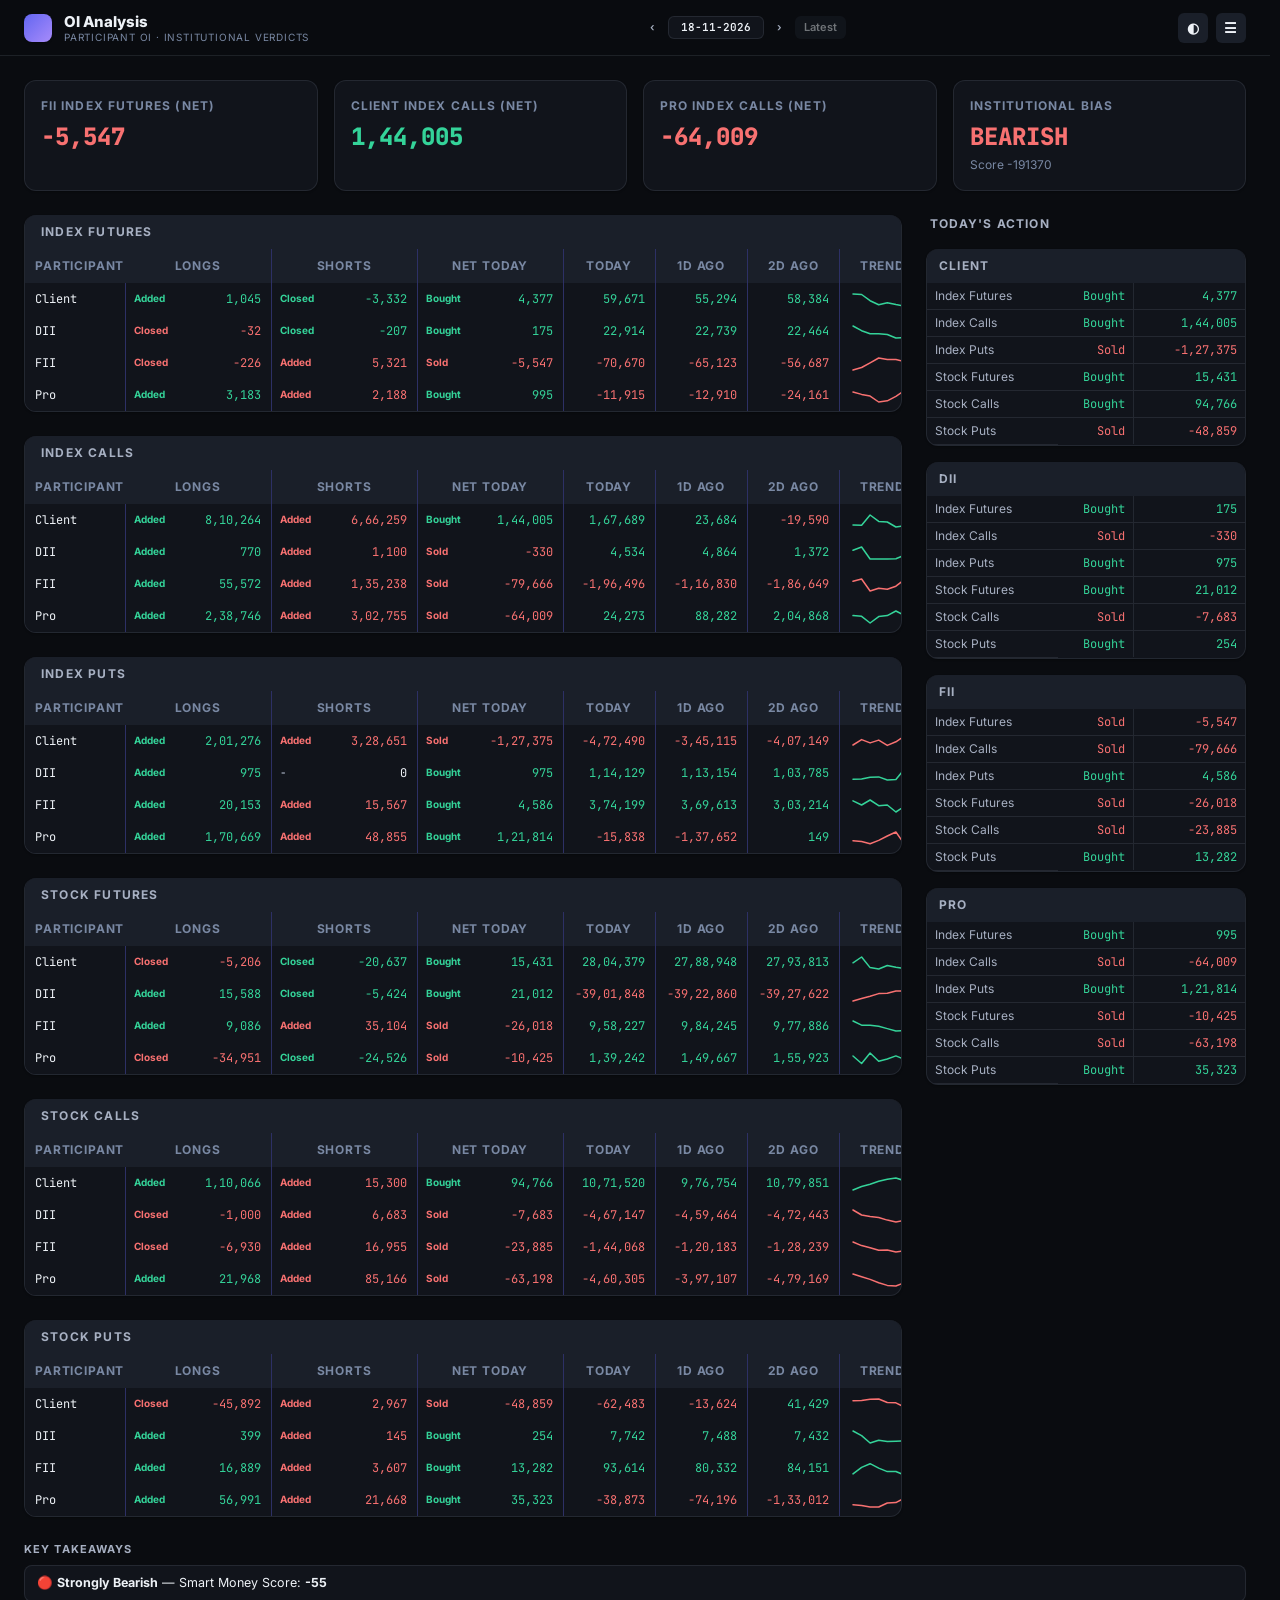
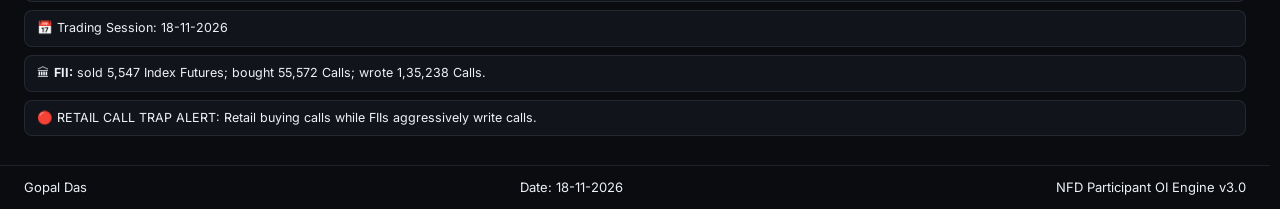
==== index.html @ 8da01251 "Update daily market data" ====
<!DOCTYPE html>
<html lang="en">
<head>
  <meta charset="UTF-8">
  <meta name="viewport" content="width=device-width, initial-scale=1.0">
  <title>OI Analysis — Participant OI Dashboard</title>
  <meta name="description" content="NSE participant OI analytics — FII/DII/Pro/Client futures & options positioning, institutional verdict scores, NIFTY option-chain IV and OHLC charts.">
  <link rel="icon" type="image/svg+xml" href="favicon/favicon.ico">
  <link rel="preconnect" href="https://fonts.googleapis.com">
  <link rel="preconnect" href="https://fonts.gstatic.com" crossorigin>
  <link href="https://fonts.googleapis.com/css2?family=Inter:wght@400;600;700;800&family=JetBrains+Mono:wght@400;700&display=optional" rel="stylesheet" media="print" onload="this.media='all'">
  <noscript><link href="https://fonts.googleapis.com/css2?family=Inter:wght@400;600;700;800&family=JetBrains+Mono:wght@400;700&display=optional" rel="stylesheet"></noscript>
  <meta name="robots" content="index, follow">
  <script type="application/json" id="inline-money-flow">{
  "timestamp": "2026-11-18T14:31:06.007938+00:00",
  "executive_summary": {
    "bias_label": "HIGH CONFIDENCE BEARISH",
    "smart_money_score": -55.0,
    "action_desc": "FIIs are adding heavy Call shorts while unwinding Put support.",
    "score_breakdown": {
      "fii_raw_score": -25,
      "pro_raw_score": -25,
      "dii_raw_score": 0,
      "fii_weight": 1.0,
      "pro_weight": 0.6,
      "dii_weight": 0.4,
      "weighted_clipped_before_adjustments": -40.0,
      "trap_adjustment": -15,
      "retail_confirmation_score": 0,
      "fii_dii_modifier": 0,
      "iv_modifier": 0.0
    }
  },
  "participant_summary": {
    "date": "18-11-2026",
    "prev_date": "17-11-2026",
    "smart_money_score": -55.0,
    "bias_label": "HIGH CONFIDENCE BEARISH",
    "action_desc": "FIIs are adding heavy Call shorts while unwinding Put support.",
    "retail_trap_alarm": "RETAIL CALL TRAP ALERT: Retail buying calls while FIIs aggressively write calls.",
    "trap_adjustment": -15,
    "retail_confirmation_message": null,
    "retail_confirmation_score": 0,
    "fii_dii_modifier": 0,
    "iv_modifier_applied": 0.0,
    "weighted_clipped_before_adjustments": -40.0,
    "fii_fut_net_change": -5547.0,
    "fii_fut_long_change": -226.0,
    "fii_fut_short_change": 5321.0,
    "fii_ce_long_change": 55572.0,
    "fii_ce_short_change": 135238.0,
    "fii_ce_net_short_change": 79666.0,
    "fii_pe_long_change": 20153.0,
    "fii_pe_short_change": 15567.0,
    "fii_pe_net_short_change": -4586.0,
    "fii_raw_score": -25,
    "fii_stk_fut_net_change": -26018.0,
    "fii_stk_fut_long_change": 9086.0,
    "fii_stk_fut_short_change": 35104.0,
    "fii_stk_ce_net_change": 23885.0,
    "fii_stk_pe_net_change": -13282.0,
    "pro_fut_net_change": 995.0,
    "pro_fut_long_change": 3183.0,
    "pro_fut_short_change": 2188.0,
    "pro_ce_long_change": 238746.0,
    "pro_ce_short_change": 302755.0,
    "pro_ce_net_short_change": 64009.0,
    "pro_pe_long_change": 170669.0,
    "pro_pe_short_change": 48855.0,
    "pro_pe_net_short_change": -121814.0,
    "pro_raw_score": -25,
    "pro_stk_fut_net_change": -10425.0,
    "pro_stk_fut_long_change": -34951.0,
    "pro_stk_fut_short_change": -24526.0,
    "pro_stk_ce_net_change": 63198.0,
    "pro_stk_pe_net_change": -35323.0,
    "dii_fut_net_change": 175.0,
    "dii_fut_long_change": -32.0,
    "dii_fut_short_change": -207.0,
    "dii_ce_long_change": 770.0,
    "dii_ce_short_change": 1100.0,
    "dii_ce_net_short_change": 330.0,
    "dii_pe_long_change": 975.0,
    "dii_pe_short_change": 0.0,
    "dii_pe_net_short_change": -975.0,
    "dii_raw_score": 0,
    "dii_stk_fut_net_change": 21012.0,
    "dii_stk_fut_long_change": 15588.0,
    "dii_stk_fut_short_change": -5424.0,
    "dii_stk_ce_net_change": 7683.0,
    "dii_stk_pe_net_change": -254.0,
    "client_ce_net_buy": 144005.0,
    "client_pe_net_buy": -127375.0,
    "client_ce_long_change": 810264.0,
    "client_ce_short_change": 666259.0,
    "client_pe_long_change": 201276.0,
    "client_pe_short_change": 328651.0,
    "client_fut_net_change": 4377.0,
    "client_fut_long_change": 1045.0,
    "client_fut_short_change": -3332.0,
    "client_stk_fut_net_change": 15431.0,
    "client_stk_fut_long_change": -5206.0,
    "client_stk_fut_short_change": -20637.0,
    "client_stk_ce_net_change": -94766.0,
    "client_stk_pe_net_change": 48859.0,
    "fii_fut_net_carried": -70670.0,
    "pro_fut_net_carried": -11915.0,
    "dii_fut_net_carried": 22914.0,
    "weights": {
      "fii": 1.0,
      "pro": 0.6,
      "dii": 0.4,
      "client": 0.0
    }
  },
  "score_history": [
    {
      "date": "21-09-2026",
      "prev_date": null,
      "score": 0.0,
      "bias": "NEUTRAL / SIDEWAYS",
      "actionDesc": "Mixed operator signals — expecting rangebound consolidation.",
      "fiiRawScore": 0,
      "proRawScore": 0,
      "diiRawScore": 0
    },
    {
      "date": "22-09-2026",
      "prev_date": "21-09-2026",
      "score": -3.125,
      "bias": "NEUTRAL / SIDEWAYS",
      "actionDesc": "Mixed operator signals — expecting rangebound consolidation.",
      "fiiRawScore": -25,
      "proRawScore": 25,
      "diiRawScore": 25
    },
    {
      "date": "23-09-2026",
      "prev_date": "22-09-2026",
      "score": 26.875,
      "bias": "MODERATE BULLISH",
      "actionDesc": "Net positive institutional flows with mild Put short additions.",
      "fiiRawScore": 25,
      "proRawScore": 0,
      "diiRawScore": -25
    },
    {
      "date": "24-09-2026",
      "prev_date": "23-09-2026",
      "score": -61.875,
      "bias": "HIGH CONFIDENCE BEARISH",
      "actionDesc": "FIIs are adding heavy Call shorts while unwinding Put support.",
      "fiiRawScore": -25,
      "proRawScore": -25,
      "diiRawScore": -25
    },
    {
      "date": "25-09-2026",
      "prev_date": "24-09-2026",
      "score": 53.4,
      "bias": "HIGH CONFIDENCE BULLISH",
      "actionDesc": "FII (and, to a lesser extent, Pro/DII) desks are aggressively covering Call shorts and building Put floors.",
      "fiiRawScore": 25,
      "proRawScore": 25,
      "diiRawScore": 16
    },
    {
      "date": "28-09-2026",
      "prev_date": "25-09-2026",
      "score": -27.5,
      "bias": "MODERATE BEARISH",
      "actionDesc": "Operators are capping upside via Call writing.",
      "fiiRawScore": -20,
      "proRawScore": -25,
      "diiRawScore": 25
    },
    {
      "date": "29-09-2026",
      "prev_date": "28-09-2026",
      "score": 57.1,
      "bias": "HIGH CONFIDENCE BULLISH",
      "actionDesc": "FII (and, to a lesser extent, Pro/DII) desks are aggressively covering Call shorts and building Put floors.",
      "fiiRawScore": 25,
      "proRawScore": 25,
      "diiRawScore": 4
    },
    {
      "date": "30-09-2026",
      "prev_date": "29-09-2026",
      "score": -61.05,
      "bias": "HIGH CONFIDENCE BEARISH",
      "actionDesc": "FIIs are adding heavy Call shorts while unwinding Put support.",
      "fiiRawScore": -25,
      "proRawScore": -25,
      "diiRawScore": -22
    },
    {
      "date": "01-10-2026",
      "prev_date": "30-09-2026",
      "score": 29.200000000000003,
      "bias": "MODERATE BULLISH",
      "actionDesc": "Net positive institutional flows with mild Put short additions.",
      "fiiRawScore": 0,
      "proRawScore": 25,
      "diiRawScore": 23
    },
    {
      "date": "05-10-2026",
      "prev_date": "01-10-2026",
      "score": 55.0,
      "bias": "HIGH CONFIDENCE BULLISH",
      "actionDesc": "FII (and, to a lesser extent, Pro/DII) desks are aggressively covering Call shorts and building Put floors.",
      "fiiRawScore": 25,
      "proRawScore": 25,
      "diiRawScore": 0
    },
    {
      "date": "06-10-2026",
      "prev_date": "05-10-2026",
      "score": 10.0,
      "bias": "NEUTRAL / SIDEWAYS",
      "actionDesc": "Mixed operator signals — expecting rangebound consolidation.",
      "fiiRawScore": 25,
      "proRawScore": -25,
      "diiRawScore": 0
    },
    {
      "date": "07-10-2026",
      "prev_date": "06-10-2026",
      "score": -48.125,
      "bias": "HIGH CONFIDENCE BEARISH",
      "actionDesc": "FIIs are adding heavy Call shorts while unwinding Put support.",
      "fiiRawScore": -25,
      "proRawScore": -25,
      "diiRawScore": 25
    },
    {
      "date": "08-10-2026",
      "prev_date": "07-10-2026",
      "score": -38.125,
      "bias": "MODERATE BEARISH",
      "actionDesc": "Operators are capping upside via Call writing.",
      "fiiRawScore": -25,
      "proRawScore": -25,
      "diiRawScore": 25
    },
    {
      "date": "09-10-2026",
      "prev_date": "08-10-2026",
      "score": 41.875,
      "bias": "HIGH CONFIDENCE BULLISH",
      "actionDesc": "FII (and, to a lesser extent, Pro/DII) desks are aggressively covering Call shorts and building Put floors.",
      "fiiRawScore": 25,
      "proRawScore": 25,
      "diiRawScore": -25
    },
    {
      "date": "12-10-2026",
      "prev_date": "09-10-2026",
      "score": -56.1,
      "bias": "HIGH CONFIDENCE BEARISH",
      "actionDesc": "FIIs are adding heavy Call shorts while unwinding Put support.",
      "fiiRawScore": -25,
      "proRawScore": -25,
      "diiRawScore": -4
    },
    {
      "date": "13-10-2026",
      "prev_date": "12-10-2026",
      "score": 55.0,
      "bias": "HIGH CONFIDENCE BULLISH",
      "actionDesc": "FII (and, to a lesser extent, Pro/DII) desks are aggressively covering Call shorts and building Put floors.",
      "fiiRawScore": 25,
      "proRawScore": 25,
      "diiRawScore": 0
    },
    {
      "date": "14-10-2026",
      "prev_date": "13-10-2026",
      "score": -56.625,
      "bias": "HIGH CONFIDENCE BEARISH",
      "actionDesc": "FIIs are adding heavy Call shorts while unwinding Put support.",
      "fiiRawScore": -19,
      "proRawScore": -25,
      "diiRawScore": -25
    },
    {
      "date": "15-10-2026",
      "prev_date": "14-10-2026",
      "score": 45.025,
      "bias": "HIGH CONFIDENCE BULLISH",
      "actionDesc": "FII (and, to a lesser extent, Pro/DII) desks are aggressively covering Call shorts and building Put floors.",
      "fiiRawScore": 25,
      "proRawScore": 25,
      "diiRawScore": -19
    },
    {
      "date": "16-10-2026",
      "prev_date": "15-10-2026",
      "score": -16.875,
      "bias": "MODERATE BEARISH",
      "actionDesc": "Operators are capping upside via Call writing.",
      "fiiRawScore": -25,
      "proRawScore": 25,
      "diiRawScore": -25
    },
    {
      "date": "19-10-2026",
      "prev_date": "16-10-2026",
      "score": -46.32,
      "bias": "HIGH CONFIDENCE BEARISH",
      "actionDesc": "FIIs are adding heavy Call shorts while unwinding Put support.",
      "fiiRawScore": -19,
      "proRawScore": -25,
      "diiRawScore": -24
    },
    {
      "date": "21-10-2026",
      "prev_date": "19-10-2026",
      "score": -61.875,
      "bias": "HIGH CONFIDENCE BEARISH",
      "actionDesc": "FIIs are adding heavy Call shorts while unwinding Put support.",
      "fiiRawScore": -25,
      "proRawScore": -25,
      "diiRawScore": -25
    },
    {
      "date": "22-10-2026",
      "prev_date": "21-10-2026",
      "score": 68.125,
      "bias": "HIGH CONFIDENCE BULLISH",
      "actionDesc": "FII (and, to a lesser extent, Pro/DII) desks are aggressively covering Call shorts and building Put floors.",
      "fiiRawScore": 25,
      "proRawScore": 25,
      "diiRawScore": 25
    },
    {
      "date": "23-10-2026",
      "prev_date": "22-10-2026",
      "score": -5.0,
      "bias": "NEUTRAL / SIDEWAYS",
      "actionDesc": "Mixed operator signals — expecting rangebound consolidation.",
      "fiiRawScore": -10,
      "proRawScore": 0,
      "diiRawScore": 0
    },
    {
      "date": "26-10-2026",
      "prev_date": "23-10-2026",
      "score": 41.875,
      "bias": "HIGH CONFIDENCE BULLISH",
      "actionDesc": "FII (and, to a lesser extent, Pro/DII) desks are aggressively covering Call shorts and building Put floors.",
      "fiiRawScore": 25,
      "proRawScore": 25,
      "diiRawScore": -25
    },
    {
      "date": "27-10-2026",
      "prev_date": "26-10-2026",
      "score": -13.35,
      "bias": "NEUTRAL / SIDEWAYS",
      "actionDesc": "Mixed operator signals — expecting rangebound consolidation.",
      "fiiRawScore": -25,
      "proRawScore": 25,
      "diiRawScore": 6
    },
    {
      "date": "28-10-2026",
      "prev_date": "27-10-2026",
      "score": 2.0,
      "bias": "NEUTRAL / SIDEWAYS",
      "actionDesc": "Mixed operator signals — expecting rangebound consolidation.",
      "fiiRawScore": -25,
      "proRawScore": 20,
      "diiRawScore": 0
    },
    {
      "date": "29-10-2026",
      "prev_date": "28-10-2026",
      "score": 46.075,
      "bias": "HIGH CONFIDENCE BULLISH",
      "actionDesc": "FII (and, to a lesser extent, Pro/DII) desks are aggressively covering Call shorts and building Put floors.",
      "fiiRawScore": 25,
      "proRawScore": 25,
      "diiRawScore": -17
    },
    {
      "date": "30-10-2026",
      "prev_date": "29-10-2026",
      "score": -56.1,
      "bias": "HIGH CONFIDENCE BEARISH",
      "actionDesc": "FIIs are adding heavy Call shorts while unwinding Put support.",
      "fiiRawScore": -25,
      "proRawScore": -25,
      "diiRawScore": -4
    },
    {
      "date": "02-11-2026",
      "prev_date": "30-10-2026",
      "score": 20.0,
      "bias": "MODERATE BULLISH",
      "actionDesc": "Net positive institutional flows with mild Put short additions.",
      "fiiRawScore": 20,
      "proRawScore": 0,
      "diiRawScore": 0
    },
    {
      "date": "03-11-2026",
      "prev_date": "02-11-2026",
      "score": 33.4,
      "bias": "MODERATE BULLISH",
      "actionDesc": "Net positive institutional flows with mild Put short additions.",
      "fiiRawScore": 25,
      "proRawScore": -25,
      "diiRawScore": 16
    },
    {
      "date": "04-11-2026",
      "prev_date": "03-11-2026",
      "score": 4.4,
      "bias": "NEUTRAL / SIDEWAYS",
      "actionDesc": "Mixed operator signals — expecting rangebound consolidation.",
      "fiiRawScore": 24,
      "proRawScore": -25,
      "diiRawScore": 20
    },
    {
      "date": "05-11-2026",
      "prev_date": "04-11-2026",
      "score": 23.125,
      "bias": "MODERATE BULLISH",
      "actionDesc": "Net positive institutional flows with mild Put short additions.",
      "fiiRawScore": 25,
      "proRawScore": -25,
      "diiRawScore": 25
    },
    {
      "date": "06-11-2026",
      "prev_date": "05-11-2026",
      "score": 31.875,
      "bias": "MODERATE BULLISH",
      "actionDesc": "Net positive institutional flows with mild Put short additions.",
      "fiiRawScore": 25,
      "proRawScore": 25,
      "diiRawScore": -25
    },
    {
      "date": "08-11-2026",
      "prev_date": "06-11-2026",
      "score": 3.0,
      "bias": "NEUTRAL / SIDEWAYS",
      "actionDesc": "Mixed operator signals — expecting rangebound consolidation.",
      "fiiRawScore": 18,
      "proRawScore": -25,
      "diiRawScore": 0
    },
    {
      "date": "09-11-2026",
      "prev_date": "08-11-2026",
      "score": 11.875,
      "bias": "NEUTRAL / SIDEWAYS",
      "actionDesc": "Mixed operator signals — expecting rangebound consolidation.",
      "fiiRawScore": 25,
      "proRawScore": -25,
      "diiRawScore": -25
    },
    {
      "date": "11-11-2026",
      "prev_date": "09-11-2026",
      "score": -56.475,
      "bias": "HIGH CONFIDENCE BEARISH",
      "actionDesc": "FIIs are adding heavy Call shorts while unwinding Put support.",
      "fiiRawScore": -25,
      "proRawScore": -16,
      "diiRawScore": -25
    },
    {
      "date": "12-11-2026",
      "prev_date": "11-11-2026",
      "score": 25.0,
      "bias": "MODERATE BULLISH",
      "actionDesc": "Net positive institutional flows with mild Put short additions.",
      "fiiRawScore": 25,
      "proRawScore": -25,
      "diiRawScore": 0
    },
    {
      "date": "13-11-2026",
      "prev_date": "12-11-2026",
      "score": -17.0,
      "bias": "MODERATE BEARISH",
      "actionDesc": "Operators are capping upside via Call writing.",
      "fiiRawScore": -17,
      "proRawScore": 0,
      "diiRawScore": 0
    },
    {
      "date": "16-11-2026",
      "prev_date": "13-11-2026",
      "score": 42.4,
      "bias": "HIGH CONFIDENCE BULLISH",
      "actionDesc": "FII (and, to a lesser extent, Pro/DII) desks are aggressively covering Call shorts and building Put floors.",
      "fiiRawScore": 25,
      "proRawScore": 25,
      "diiRawScore": -24
    },
    {
      "date": "17-11-2026",
      "prev_date": "16-11-2026",
      "score": -14.25,
      "bias": "NEUTRAL / SIDEWAYS",
      "actionDesc": "Mixed operator signals — expecting rangebound consolidation.",
      "fiiRawScore": -22,
      "proRawScore": 25,
      "diiRawScore": -25
    },
    {
      "date": "18-11-2026",
      "prev_date": "17-11-2026",
      "score": -55.0,
      "bias": "HIGH CONFIDENCE BEARISH",
      "actionDesc": "FIIs are adding heavy Call shorts while unwinding Put support.",
      "fiiRawScore": -25,
      "proRawScore": -25,
      "diiRawScore": 0,
      "ivModifier": 0.0
    }
  ],
  "verdict": {
    "score": -55.0,
    "bias": "HIGH CONFIDENCE BEARISH",
    "actionDesc": "FIIs are adding heavy Call shorts while unwinding Put support.",
    "scoreBreakdown": {
      "fii": 1.0,
      "pro": 0.6,
      "dii": 0.4,
      "client": 0.0
    }
  },
  "participants": {
    "fii": {
      "futures": {
        "net": -5547.0,
        "long": -226.0,
        "short": 5321.0,
        "stockNet": -26018.0,
        "stockLong": 9086.0,
        "stockShort": 35104.0,
        "netCarried": -70670.0
      },
      "options": {
        "ce": {
          "long": 55572.0,
          "short": 135238.0,
          "netShort": 79666.0
        },
        "pe": {
          "long": 20153.0,
          "short": 15567.0,
          "netShort": -4586.0
        },
        "stkCeNet": 23885.0,
        "stkPeNet": -13282.0
      },
      "rawScore": -25
    },
    "pro": {
      "futures": {
        "net": 995.0,
        "long": 3183.0,
        "short": 2188.0,
        "stockNet": -10425.0,
        "stockLong": -34951.0,
        "stockShort": -24526.0,
        "netCarried": -11915.0
      },
      "options": {
        "ce": {
          "long": 238746.0,
          "short": 302755.0,
          "netShort": 64009.0
        },
        "pe": {
          "long": 170669.0,
          "short": 48855.0,
          "netShort": -121814.0
        },
        "stkCeNet": 63198.0,
        "stkPeNet": -35323.0
      },
      "rawScore": -25
    },
    "dii": {
      "futures": {
        "net": 175.0,
        "long": -32.0,
        "short": -207.0,
        "stockNet": 21012.0,
        "stockLong": 15588.0,
        "stockShort": -5424.0,
        "netCarried": 22914.0
      },
      "options": {
        "ce": {
          "long": 770.0,
          "short": 1100.0,
          "netShort": 330.0
        },
        "pe": {
          "long": 975.0,
          "short": 0.0,
          "netShort": -975.0
        },
        "stkCeNet": 7683.0,
        "stkPeNet": -254.0
      },
      "rawScore": 0
    },
    "client": {
      "futures": {
        "net": 4377.0,
        "long": 1045.0,
        "short": -3332.0,
        "stockNet": 15431.0,
        "stockLong": -5206.0,
        "stockShort": -20637.0,
        "netCarried": 0
      },
      "options": {
        "ce": {
          "long": 810264.0,
          "short": 666259.0,
          "netBuy": 144005.0
        },
        "pe": {
          "long": 201276.0,
          "short": 328651.0,
          "netBuy": -127375.0
        },
        "stkCeNet": -94766.0,
        "stkPeNet": 48859.0
      }
    }
  },
  "retail": {
    "trapAlarm": "RETAIL CALL TRAP ALERT: Retail buying calls while FIIs aggressively write calls.",
    "confirmationMessage": null,
    "confirmationScore": 0,
    "adjustment": -15
  },
  "weights": {
    "fii": 1.0,
    "pro": 0.6,
    "dii": 0.4,
    "client": 0.0
  },
  "rolls": {},
  "breadth": {
    "call_writing_bearish": [],
    "put_writing_bullish": [],
    "call_unwinding_bullish": [],
    "put_unwinding_bearish": [],
    "counts": {
      "call_writing": 0,
      "put_writing": 0,
      "call_unwinding": 0,
      "put_unwinding": 0
    }
  },
  "conviction": {
    "NIFTY": {
      "dates": [
        "2026-11-12",
        "2026-11-13",
        "2026-11-16",
        "2026-11-17",
        "2026-11-18"
      ],
      "strikes": [
        {
          "strike": 24800,
          "ce_oi_history": [
            10624,
            10596
          ],
          "pe_oi_history": [
            90448,
            98861
          ],
          "today_ce_doi": -666,
          "today_pe_doi": 22842,
          "ce_trend_delta": -28,
          "ce_conviction": "STABLE",
          "pe_trend_delta": 8413,
          "pe_conviction": "PE BUILDING",
          "ce_alignment": "NEUTRAL",
          "pe_alignment": "NEUTRAL",
          "ce_flow_attr": "--",
          "pe_flow_attr": "WRITING"
        },
        {
          "strike": 24850,
          "ce_oi_history": [
            2708,
            2178
          ],
          "pe_oi_history": [
            32788,
            42519
          ],
          "today_ce_doi": -97,
          "today_pe_doi": 8599,
          "ce_trend_delta": -530,
          "ce_conviction": "STABLE",
          "pe_trend_delta": 9731,
          "pe_conviction": "PE BUILDING",
          "ce_alignment": "NEUTRAL",
          "pe_alignment": "NEUTRAL",
          "ce_flow_attr": "--",
          "pe_flow_attr": "WRITING"
        },
        {
          "strike": 24900,
          "ce_oi_history": [
            10489,
            10647
          ],
          "pe_oi_history": [
            62016,
            69253
          ],
          "today_ce_doi": -1878,
          "today_pe_doi": 16157,
          "ce_trend_delta": 158,
          "ce_conviction": "STABLE",
          "pe_trend_delta": 7237,
          "pe_conviction": "PE BUILDING",
          "ce_alignment": "NEUTRAL",
          "pe_alignment": "NEUTRAL",
          "ce_flow_attr": "--",
          "pe_flow_attr": "WRITING"
        },
        {
          "strike": 24950,
          "ce_oi_history": [
            3312,
            3428
          ],
          "pe_oi_history": [
            31653,
            36862
          ],
          "today_ce_doi": -373,
          "today_pe_doi": 17019,
          "ce_trend_delta": 116,
          "ce_conviction": "STABLE",
          "pe_trend_delta": 5209,
          "pe_conviction": "PE BUILDING",
          "ce_alignment": "NEUTRAL",
          "pe_alignment": "NEUTRAL",
          "ce_flow_attr": "--",
          "pe_flow_attr": "WRITING"
        },
        {
          "strike": 25000,
          "ce_oi_history": [
            39886,
            41468
          ],
          "pe_oi_history": [
            125741,
            125027
          ],
          "today_ce_doi": -7084,
          "today_pe_doi": 42309,
          "ce_trend_delta": 1582,
          "ce_conviction": "STABLE",
          "pe_trend_delta": -714,
          "pe_conviction": "STABLE",
          "ce_alignment": "NEUTRAL",
          "pe_alignment": "NEUTRAL",
          "ce_flow_attr": "--",
          "pe_flow_attr": "--"
        },
        {
          "strike": 25050,
          "ce_oi_history": [
            6122,
            16852
          ],
          "pe_oi_history": [
            19446,
            41665
          ],
          "today_ce_doi": 451,
          "today_pe_doi": 9665,
          "ce_trend_delta": 10730,
          "ce_conviction": "CE BUILDING",
          "pe_trend_delta": 22219,
          "pe_conviction": "PE BUILDING",
          "ce_alignment": "ALIGNED",
          "pe_alignment": "NEUTRAL",
          "ce_flow_attr": "FII WRITING",
          "pe_flow_attr": "WRITING"
        },
        {
          "strike": 25100,
          "ce_oi_history": [
            13914,
            68617
          ],
          "pe_oi_history": [
            54381,
            112352
          ],
          "today_ce_doi": -7486,
          "today_pe_doi": 14658,
          "ce_trend_delta": 54703,
          "ce_conviction": "HARD RESISTANCE",
          "pe_trend_delta": 57971,
          "pe_conviction": "SOLID FLOOR",
          "ce_alignment": "ALIGNED",
          "pe_alignment": "NEUTRAL",
          "ce_flow_attr": "FII WRITING",
          "pe_flow_attr": "WRITING"
        },
        {
          "strike": 25150,
          "ce_oi_history": [
            8629,
            55066
          ],
          "pe_oi_history": [
            25783,
            48369
          ],
          "today_ce_doi": -5723,
          "today_pe_doi": 5823,
          "ce_trend_delta": 46437,
          "ce_conviction": "HARD RESISTANCE",
          "pe_trend_delta": 22586,
          "pe_conviction": "PE BUILDING",
          "ce_alignment": "ALIGNED",
          "pe_alignment": "NEUTRAL",
          "ce_flow_attr": "FII WRITING",
          "pe_flow_attr": "WRITING"
        },
        {
          "strike": 25200,
          "ce_oi_history": [
            43500,
            129478
          ],
          "pe_oi_history": [
            57196,
            73301
          ],
          "today_ce_doi": -10844,
          "today_pe_doi": 11251,
          "ce_trend_delta": 85978,
          "ce_conviction": "HARD RESISTANCE",
          "pe_trend_delta": 16105,
          "pe_conviction": "PE BUILDING",
          "ce_alignment": "ALIGNED",
          "pe_alignment": "NEUTRAL",
          "ce_flow_attr": "FII WRITING",
          "pe_flow_attr": "WRITING"
        },
        {
          "strike": 25250,
          "ce_oi_history": [
            48278,
            64902
          ],
          "pe_oi_history": [
            39809,
            16228
          ],
          "today_ce_doi": 19809,
          "today_pe_doi": 22536,
          "ce_trend_delta": 16624,
          "ce_conviction": "CE BUILDING",
          "pe_trend_delta": -23581,
          "pe_conviction": "PE UNWINDING",
          "ce_alignment": "ALIGNED",
          "pe_alignment": "NEUTRAL",
          "ce_flow_attr": "FII WRITING",
          "pe_flow_attr": "UNWINDING"
        },
        {
          "strike": 25300,
          "ce_oi_history": [
            109298,
            118144
          ],
          "pe_oi_history": [
            66006,
            33421
          ],
          "today_ce_doi": 28963,
          "today_pe_doi": 23598,
          "ce_trend_delta": 8846,
          "ce_conviction": "CE BUILDING",
          "pe_trend_delta": -32585,
          "pe_conviction": "PE UNWINDING",
          "ce_alignment": "ALIGNED",
          "pe_alignment": "NEUTRAL",
          "ce_flow_attr": "FII WRITING",
          "pe_flow_attr": "UNWINDING"
        },
        {
          "strike": 25350,
          "ce_oi_history": [
            73812,
            76134
          ],
          "pe_oi_history": [
            31286,
            15256
          ],
          "today_ce_doi": 18057,
          "today_pe_doi": 5755,
          "ce_trend_delta": 2322,
          "ce_conviction": "STABLE",
          "pe_trend_delta": -16030,
          "pe_conviction": "PE UNWINDING",
          "ce_alignment": "NEUTRAL",
          "pe_alignment": "NEUTRAL",
          "ce_flow_attr": "--",
          "pe_flow_attr": "UNWINDING"
        },
        {
          "strike": 25400,
          "ce_oi_history": [
            110221,
            131635
          ],
          "pe_oi_history": [
            27685,
            19863
          ],
          "today_ce_doi": 7351,
          "today_pe_doi": -641,
          "ce_trend_delta": 21414,
          "ce_conviction": "CE BUILDING",
          "pe_trend_delta": -7822,
          "pe_conviction": "PE UNWINDING",
          "ce_alignment": "ALIGNED",
          "pe_alignment": "NEUTRAL",
          "ce_flow_attr": "FII WRITING",
          "pe_flow_attr": "UNWINDING"
        },
        {
          "strike": 25450,
          "ce_oi_history": [
            37581,
            49132
          ],
          "pe_oi_history": [
            5557,
            3166
          ],
          "today_ce_doi": 5802,
          "today_pe_doi": 684,
          "ce_trend_delta": 11551,
          "ce_conviction": "CE BUILDING",
          "pe_trend_delta": -2391,
          "pe_conviction": "PE UNWINDING",
          "ce_alignment": "ALIGNED",
          "pe_alignment": "NEUTRAL",
          "ce_flow_attr": "FII WRITING",
          "pe_flow_attr": "--"
        },
        {
          "strike": 25500,
          "ce_oi_history": [
            145948,
            163385
          ],
          "pe_oi_history": [
            26813,
            23165
          ],
          "today_ce_doi": 6777,
          "today_pe_doi": -1377,
          "ce_trend_delta": 17437,
          "ce_conviction": "CE BUILDING",
          "pe_trend_delta": -3648,
          "pe_conviction": "PE UNWINDING",
          "ce_alignment": "ALIGNED",
          "pe_alignment": "NEUTRAL",
          "ce_flow_attr": "FII WRITING",
          "pe_flow_attr": "--"
        }
      ]
    },
    "BANKNIFTY": {
      "dates": [
        "2026-11-12",
        "2026-11-13",
        "2026-11-16",
        "2026-11-17",
        "2026-11-18"
      ],
      "strikes": [
        {
          "strike": 60300,
          "ce_oi_history": [
            1156,
            1198
          ],
          "pe_oi_history": [
            2477,
            2687
          ],
          "today_ce_doi": -178,
          "today_pe_doi": 365,
          "ce_trend_delta": 42,
          "ce_conviction": "STABLE",
          "pe_trend_delta": 210,
          "pe_conviction": "STABLE",
          "ce_alignment": "NEUTRAL",
          "pe_alignment": "NEUTRAL",
          "ce_flow_attr": "--",
          "pe_flow_attr": "--"
        },
        {
          "strike": 60400,
          "ce_oi_history": [
            862,
            843
          ],
          "pe_oi_history": [
            2397,
            2696
          ],
          "today_ce_doi": -312,
          "today_pe_doi": 336,
          "ce_trend_delta": -19,
          "ce_conviction": "STABLE",
          "pe_trend_delta": 299,
          "pe_conviction": "PE BUILDING",
          "ce_alignment": "NEUTRAL",
          "pe_alignment": "NEUTRAL",
          "ce_flow_attr": "--",
          "pe_flow_attr": "--"
        },
        {
          "strike": 60500,
          "ce_oi_history": [
            34501,
            26057
          ],
          "pe_oi_history": [
            39270,
            41327
          ],
          "today_ce_doi": 627,
          "today_pe_doi": 1117,
          "ce_trend_delta": -8444,
          "ce_conviction": "CE UNWINDING",
          "pe_trend_delta": 2057,
          "pe_conviction": "PE BUILDING",
          "ce_alignment": "OPPOSED",
          "pe_alignment": "NEUTRAL",
          "ce_flow_attr": "COVERING",
          "pe_flow_attr": "--"
        },
        {
          "strike": 60600,
          "ce_oi_history": [
            1121,
            1204
          ],
          "pe_oi_history": [
            3108,
            2860
          ],
          "today_ce_doi": -1399,
          "today_pe_doi": 465,
          "ce_trend_delta": 83,
          "ce_conviction": "STABLE",
          "pe_trend_delta": -248,
          "pe_conviction": "PE UNWINDING",
          "ce_alignment": "NEUTRAL",
          "pe_alignment": "NEUTRAL",
          "ce_flow_attr": "--",
          "pe_flow_attr": "--"
        },
        {
          "strike": 60700,
          "ce_oi_history": [
            1677,
            1826
          ],
          "pe_oi_history": [
            3087,
            3569
          ],
          "today_ce_doi": -1722,
          "today_pe_doi": 256,
          "ce_trend_delta": 149,
          "ce_conviction": "STABLE",
          "pe_trend_delta": 482,
          "pe_conviction": "PE BUILDING",
          "ce_alignment": "NEUTRAL",
          "pe_alignment": "NEUTRAL",
          "ce_flow_attr": "--",
          "pe_flow_attr": "--"
        },
        {
          "strike": 60800,
          "ce_oi_history": [
            2617,
            3394
          ],
          "pe_oi_history": [
            3917,
            5568
          ],
          "today_ce_doi": -2497,
          "today_pe_doi": 580,
          "ce_trend_delta": 777,
          "ce_conviction": "CE BUILDING",
          "pe_trend_delta": 1651,
          "pe_conviction": "PE BUILDING",
          "ce_alignment": "ALIGNED",
          "pe_alignment": "NEUTRAL",
          "ce_flow_attr": "--",
          "pe_flow_attr": "--"
        },
        {
          "strike": 60900,
          "ce_oi_history": [
            1607,
            3992
          ],
          "pe_oi_history": [
            2189,
            4634
          ],
          "today_ce_doi": -1691,
          "today_pe_doi": 424,
          "ce_trend_delta": 2385,
          "ce_conviction": "CE BUILDING",
          "pe_trend_delta": 2445,
          "pe_conviction": "PE BUILDING",
          "ce_alignment": "ALIGNED",
          "pe_alignment": "NEUTRAL",
          "ce_flow_attr": "--",
          "pe_flow_attr": "--"
        },
        {
          "strike": 61000,
          "ce_oi_history": [
            23457,
            29524
          ],
          "pe_oi_history": [
            25007,
            26538
          ],
          "today_ce_doi": -653,
          "today_pe_doi": 13636,
          "ce_trend_delta": 6067,
          "ce_conviction": "HARD RESISTANCE",
          "pe_trend_delta": 1531,
          "pe_conviction": "PE BUILDING",
          "ce_alignment": "ALIGNED",
          "pe_alignment": "NEUTRAL",
          "ce_flow_attr": "FII WRITING",
          "pe_flow_attr": "--"
        },
        {
          "strike": 61100,
          "ce_oi_history": [
            2756,
            4690
          ],
          "pe_oi_history": [
            2908,
            2046
          ],
          "today_ce_doi": 4,
          "today_pe_doi": 1536,
          "ce_trend_delta": 1934,
          "ce_conviction": "CE BUILDING",
          "pe_trend_delta": -862,
          "pe_conviction": "PE UNWINDING",
          "ce_alignment": "ALIGNED",
          "pe_alignment": "NEUTRAL",
          "ce_flow_attr": "--",
          "pe_flow_attr": "--"
        },
        {
          "strike": 61200,
          "ce_oi_history": [
            5370,
            5570
          ],
          "pe_oi_history": [
            4177,
            2646
          ],
          "today_ce_doi": 1274,
          "today_pe_doi": 2448,
          "ce_trend_delta": 200,
          "ce_conviction": "STABLE",
          "pe_trend_delta": -1531,
          "pe_conviction": "PE UNWINDING",
          "ce_alignment": "NEUTRAL",
          "pe_alignment": "NEUTRAL",
          "ce_flow_attr": "--",
          "pe_flow_attr": "--"
        },
        {
          "strike": 61300,
          "ce_oi_history": [
            7938,
            6846
          ],
          "pe_oi_history": [
            4748,
            2942
          ],
          "today_ce_doi": 3564,
          "today_pe_doi": 3717,
          "ce_trend_delta": -1092,
          "ce_conviction": "CE UNWINDING",
          "pe_trend_delta": -1806,
          "pe_conviction": "PE UNWINDING",
          "ce_alignment": "OPPOSED",
          "pe_alignment": "NEUTRAL",
          "ce_flow_attr": "--",
          "pe_flow_attr": "--"
        },
        {
          "strike": 61400,
          "ce_oi_history": [
            6676,
            4579
          ],
          "pe_oi_history": [
            3196,
            1555
          ],
          "today_ce_doi": 3855,
          "today_pe_doi": 2220,
          "ce_trend_delta": -2097,
          "ce_conviction": "CE UNWINDING",
          "pe_trend_delta": -1641,
          "pe_conviction": "PE UNWINDING",
          "ce_alignment": "OPPOSED",
          "pe_alignment": "NEUTRAL",
          "ce_flow_attr": "--",
          "pe_flow_attr": "--"
        },
        {
          "strike": 61500,
          "ce_oi_history": [
            19007,
            16449
          ],
          "pe_oi_history": [
            12837,
            6071
          ],
          "today_ce_doi": 5256,
          "today_pe_doi": 9771,
          "ce_trend_delta": -2558,
          "ce_conviction": "CE UNWINDING",
          "pe_trend_delta": -6766,
          "pe_conviction": "PE UNWINDING",
          "ce_alignment": "OPPOSED",
          "pe_alignment": "NEUTRAL",
          "ce_flow_attr": "--",
          "pe_flow_attr": "UNWINDING"
        },
        {
          "strike": 61600,
          "ce_oi_history": [
            4210,
            2944
          ],
          "pe_oi_history": [
            740,
            406
          ],
          "today_ce_doi": 1498,
          "today_pe_doi": 453,
          "ce_trend_delta": -1266,
          "ce_conviction": "CE UNWINDING",
          "pe_trend_delta": -334,
          "pe_conviction": "PE UNWINDING",
          "ce_alignment": "OPPOSED",
          "pe_alignment": "NEUTRAL",
          "ce_flow_attr": "--",
          "pe_flow_attr": "--"
        },
        {
          "strike": 61700,
          "ce_oi_history": [
            3229,
            2901
          ],
          "pe_oi_history": [
            406,
            277
          ],
          "today_ce_doi": 1001,
          "today_pe_doi": 257,
          "ce_trend_delta": -328,
          "ce_conviction": "CE UNWINDING",
          "pe_trend_delta": -129,
          "pe_conviction": "STABLE",
          "ce_alignment": "OPPOSED",
          "pe_alignment": "NEUTRAL",
          "ce_flow_attr": "--",
          "pe_flow_attr": "--"
        }
      ]
    }
  },
  "divergence": [],
  "stock_count": 0
}</script>
  <script type="application/ld+json">{
  "@context": "https://schema.org",
  "@type": "Article",
  "headline": "NSE OI Dashboard — HIGH CONFIDENCE BULLISH",
  "description": "FII (and, to a lesser extent, Pro/DII) desks are aggressively covering Call shorts and building Put floors.",
  "datePublished": "2026-08-03",
  "articleSection": "Financial Markets > India > NSE",
  "articleBody": "Smart Money Score: 55.0 | Bias: HIGH CONFIDENCE BULLISH | FII Futures Net: 22,297 | Date: 03-08-2026",
  "keywords": "NSE, FII, DII, Pro, Client, Open Interest, Option Chain, NIFTY",
  "publisher": {
    "@type": "Organization",
    "name": "NFOD"
  }
}</script>
  <link rel="stylesheet" href="styles.css">
<body class="theme-dark">
  <header id="header" class="app-header">
    <div class="brand">
      <span class="brand-mark"></span>
      <div class="brand-text">
        <h1>OI Analysis</h1>
        <span class="brand-sub">Participant OI · Institutional Verdicts</span>
      </div>
    </div>
    <div class="header-center" id="date-nav"></div>
    <div class="header-right">
      <button id="btn-theme" class="btn btn-icon" aria-label="Toggle theme">◐</button>
      <button id="btn-menu" class="btn btn-icon" aria-label="Menu">☰</button>
      <div id="menu-popover" class="menu-popover" hidden></div>
    </div>
  </header>
  <main class="app-main">
    <section id="view-gross" class="view active"><!-- PRERENDER:gross --><div class="noscript-fallback"><section class="kpi-bar"><div class="kpi-card"><div class="kpi-header">FII Index Futures (Net)</div><div class="kpi-value pos-down">-5,547</div></div><div class="kpi-card"><div class="kpi-header">Client Index Calls (Net)</div><div class="kpi-value pos-up">1,44,005</div></div><div class="kpi-card"><div class="kpi-header">Pro Index Calls (Net)</div><div class="kpi-value pos-down">-64,009</div></div><div class="kpi-card"><div class="kpi-header">Institutional Bias</div><div class="kpi-value pos-down">BEARISH</div><div class="kpi-sub">Score -191370</div></div></section><main class="dash-grid"><div class="main-col"><div class="instrument-block"><div class="block-header">Index Futures</div><div class="table-scroll"><table class="data-table oi-table"><colgroup><col class="col-participant"><col class="col-label"><col class="col-value"><col class="col-label"><col class="col-value"><col class="col-label"><col class="col-value"><col class="col-value"><col class="col-value"><col class="col-value"><col class="col-spark"></colgroup><thead><tr><th class="sticky-col-first">Participant</th><th colspan="2">Longs</th><th colspan="2">Shorts</th><th colspan="2">Net Today</th><th>Today</th><th>1D Ago</th><th>2D Ago</th><th>Trend</th></tr></thead><tbody><tr><td class="sticky-col-first participant">Client</td><td class="action-label pos-up">Added</td><td class="pos-up">1,045</td><td class="action-label pos-up">Closed</td><td class="pos-up">-3,332</td><td class="action-label pos-up">Bought</td><td class="pos-up">4,377</td><td class="pos-up">59,671</td><td class="pos-up">55,294</td><td class="pos-up">58,384</td><td class="spark-cell">—</td></tr><tr><td class="sticky-col-first participant">DII</td><td class="action-label pos-down">Closed</td><td class="pos-down">-32</td><td class="action-label pos-up">Closed</td><td class="pos-up">-207</td><td class="action-label pos-up">Bought</td><td class="pos-up">175</td><td class="pos-up">22,914</td><td class="pos-up">22,739</td><td class="pos-up">22,464</td><td class="spark-cell">—</td></tr><tr><td class="sticky-col-first participant">FII</td><td class="action-label pos-down">Closed</td><td class="pos-down">-226</td><td class="action-label pos-down">Added</td><td class="pos-down">5,321</td><td class="action-label pos-down">Sold</td><td class="pos-down">-5,547</td><td class="pos-down">-70,670</td><td class="pos-down">-65,123</td><td class="pos-down">-56,687</td><td class="spark-cell">—</td></tr><tr><td class="sticky-col-first participant">Pro</td><td class="action-label pos-up">Added</td><td class="pos-up">3,183</td><td class="action-label pos-down">Added</td><td class="pos-down">2,188</td><td class="action-label pos-up">Bought</td><td class="pos-up">995</td><td class="pos-down">-11,915</td><td class="pos-down">-12,910</td><td class="pos-down">-24,161</td><td class="spark-cell">—</td></tr></tbody></table></div></div> <div class="instrument-block"><div class="block-header">Index Calls</div><div class="table-scroll"><table class="data-table oi-table"><colgroup><col class="col-participant"><col class="col-label"><col class="col-value"><col class="col-label"><col class="col-value"><col class="col-label"><col class="col-value"><col class="col-value"><col class="col-value"><col class="col-value"><col class="col-spark"></colgroup><thead><tr><th class="sticky-col-first">Participant</th><th colspan="2">Longs</th><th colspan="2">Shorts</th><th colspan="2">Net Today</th><th>Today</th><th>1D Ago</th><th>2D Ago</th><th>Trend</th></tr></thead><tbody><tr><td class="sticky-col-first participant">Client</td><td class="action-label pos-up">Added</td><td class="pos-up">8,10,264</td><td class="action-label pos-down">Added</td><td class="pos-down">6,66,259</td><td class="action-label pos-up">Bought</td><td class="pos-up">1,44,005</td><td class="pos-up">1,67,689</td><td class="pos-up">23,684</td><td class="pos-down">-19,590</td><td class="spark-cell">—</td></tr><tr><td class="sticky-col-first participant">DII</td><td class="action-label pos-up">Added</td><td class="pos-up">770</td><td class="action-label pos-down">Added</td><td class="pos-down">1,100</td><td class="action-label pos-down">Sold</td><td class="pos-down">-330</td><td class="pos-up">4,534</td><td class="pos-up">4,864</td><td class="pos-up">1,372</td><td class="spark-cell">—</td></tr><tr><td class="sticky-col-first participant">FII</td><td class="action-label pos-up">Added</td><td class="pos-up">55,572</td><td class="action-label pos-down">Added</td><td class="pos-down">1,35,238</td><td class="action-label pos-down">Sold</td><td class="pos-down">-79,666</td><td class="pos-down">-1,96,496</td><td class="pos-down">-1,16,830</td><td class="pos-down">-1,86,649</td><td class="spark-cell">—</td></tr><tr><td class="sticky-col-first participant">Pro</td><td class="action-label pos-up">Added</td><td class="pos-up">2,38,746</td><td class="action-label pos-down">Added</td><td class="pos-down">3,02,755</td><td class="action-label pos-down">Sold</td><td class="pos-down">-64,009</td><td class="pos-up">24,273</td><td class="pos-up">88,282</td><td class="pos-up">2,04,868</td><td class="spark-cell">—</td></tr></tbody></table></div></div> <div class="instrument-block"><div class="block-header">Index Puts</div><div class="table-scroll"><table class="data-table oi-table"><colgroup><col class="col-participant"><col class="col-label"><col class="col-value"><col class="col-label"><col class="col-value"><col class="col-label"><col class="col-value"><col class="col-value"><col class="col-value"><col class="col-value"><col class="col-spark"></colgroup><thead><tr><th class="sticky-col-first">Participant</th><th colspan="2">Longs</th><th colspan="2">Shorts</th><th colspan="2">Net Today</th><th>Today</th><th>1D Ago</th><th>2D Ago</th><th>Trend</th></tr></thead><tbody><tr><td class="sticky-col-first participant">Client</td><td class="action-label pos-up">Added</td><td class="pos-up">2,01,276</td><td class="action-label pos-down">Added</td><td class="pos-down">3,28,651</td><td class="action-label pos-down">Sold</td><td class="pos-down">-1,27,375</td><td class="pos-down">-4,72,490</td><td class="pos-down">-3,45,115</td><td class="pos-down">-4,07,149</td><td class="spark-cell">—</td></tr><tr><td class="sticky-col-first participant">DII</td><td class="action-label pos-up">Added</td><td class="pos-up">975</td><td class="action-label ">-</td><td class="">0</td><td class="action-label pos-up">Bought</td><td class="pos-up">975</td><td class="pos-up">1,14,129</td><td class="pos-up">1,13,154</td><td class="pos-up">1,03,785</td><td class="spark-cell">—</td></tr><tr><td class="sticky-col-first participant">FII</td><td class="action-label pos-up">Added</td><td class="pos-up">20,153</td><td class="action-label pos-down">Added</td><td class="pos-down">15,567</td><td class="action-label pos-up">Bought</td><td class="pos-up">4,586</td><td class="pos-up">3,74,199</td><td class="pos-up">3,69,613</td><td class="pos-up">3,03,214</td><td class="spark-cell">—</td></tr><tr><td class="sticky-col-first participant">Pro</td><td class="action-label pos-up">Added</td><td class="pos-up">1,70,669</td><td class="action-label pos-down">Added</td><td class="pos-down">48,855</td><td class="action-label pos-up">Bought</td><td class="pos-up">1,21,814</td><td class="pos-down">-15,838</td><td class="pos-down">-1,37,652</td><td class="pos-up">149</td><td class="spark-cell">—</td></tr></tbody></table></div></div> <div class="instrument-block"><div class="block-header">Stock Futures</div><div class="table-scroll"><table class="data-table oi-table"><colgroup><col class="col-participant"><col class="col-label"><col class="col-value"><col class="col-label"><col class="col-value"><col class="col-label"><col class="col-value"><col class="col-value"><col class="col-value"><col class="col-value"><col class="col-spark"></colgroup><thead><tr><th class="sticky-col-first">Participant</th><th colspan="2">Longs</th><th colspan="2">Shorts</th><th colspan="2">Net Today</th><th>Today</th><th>1D Ago</th><th>2D Ago</th><th>Trend</th></tr></thead><tbody><tr><td class="sticky-col-first participant">Client</td><td class="action-label pos-down">Closed</td><td class="pos-down">-5,206</td><td class="action-label pos-up">Closed</td><td class="pos-up">-20,637</td><td class="action-label pos-up">Bought</td><td class="pos-up">15,431</td><td class="pos-up">28,04,379</td><td class="pos-up">27,88,948</td><td class="pos-up">27,93,813</td><td class="spark-cell">—</td></tr><tr><td class="sticky-col-first participant">DII</td><td class="action-label pos-up">Added</td><td class="pos-up">15,588</td><td class="action-label pos-up">Closed</td><td class="pos-up">-5,424</td><td class="action-label pos-up">Bought</td><td class="pos-up">21,012</td><td class="pos-down">-39,01,848</td><td class="pos-down">-39,22,860</td><td class="pos-down">-39,27,622</td><td class="spark-cell">—</td></tr><tr><td class="sticky-col-first participant">FII</td><td class="action-label pos-up">Added</td><td class="pos-up">9,086</td><td class="action-label pos-down">Added</td><td class="pos-down">35,104</td><td class="action-label pos-down">Sold</td><td class="pos-down">-26,018</td><td class="pos-up">9,58,227</td><td class="pos-up">9,84,245</td><td class="pos-up">9,77,886</td><td class="spark-cell">—</td></tr><tr><td class="sticky-col-first participant">Pro</td><td class="action-label pos-down">Closed</td><td class="pos-down">-34,951</td><td class="action-label pos-up">Closed</td><td class="pos-up">-24,526</td><td class="action-label pos-down">Sold</td><td class="pos-down">-10,425</td><td class="pos-up">1,39,242</td><td class="pos-up">1,49,667</td><td class="pos-up">1,55,923</td><td class="spark-cell">—</td></tr></tbody></table></div></div> <div class="instrument-block"><div class="block-header">Stock Calls</div><div class="table-scroll"><table class="data-table oi-table"><colgroup><col class="col-participant"><col class="col-label"><col class="col-value"><col class="col-label"><col class="col-value"><col class="col-label"><col class="col-value"><col class="col-value"><col class="col-value"><col class="col-value"><col class="col-spark"></colgroup><thead><tr><th class="sticky-col-first">Participant</th><th colspan="2">Longs</th><th colspan="2">Shorts</th><th colspan="2">Net Today</th><th>Today</th><th>1D Ago</th><th>2D Ago</th><th>Trend</th></tr></thead><tbody><tr><td class="sticky-col-first participant">Client</td><td class="action-label pos-up">Added</td><td class="pos-up">1,10,066</td><td class="action-label pos-down">Added</td><td class="pos-down">15,300</td><td class="action-label pos-up">Bought</td><td class="pos-up">94,766</td><td class="pos-up">10,71,520</td><td class="pos-up">9,76,754</td><td class="pos-up">10,79,851</td><td class="spark-cell">—</td></tr><tr><td class="sticky-col-first participant">DII</td><td class="action-label pos-down">Closed</td><td class="pos-down">-1,000</td><td class="action-label pos-down">Added</td><td class="pos-down">6,683</td><td class="action-label pos-down">Sold</td><td class="pos-down">-7,683</td><td class="pos-down">-4,67,147</td><td class="pos-down">-4,59,464</td><td class="pos-down">-4,72,443</td><td class="spark-cell">—</td></tr><tr><td class="sticky-col-first participant">FII</td><td class="action-label pos-down">Closed</td><td class="pos-down">-6,930</td><td class="action-label pos-down">Added</td><td class="pos-down">16,955</td><td class="action-label pos-down">Sold</td><td class="pos-down">-23,885</td><td class="pos-down">-1,44,068</td><td class="pos-down">-1,20,183</td><td class="pos-down">-1,28,239</td><td class="spark-cell">—</td></tr><tr><td class="sticky-col-first participant">Pro</td><td class="action-label pos-up">Added</td><td class="pos-up">21,968</td><td class="action-label pos-down">Added</td><td class="pos-down">85,166</td><td class="action-label pos-down">Sold</td><td class="pos-down">-63,198</td><td class="pos-down">-4,60,305</td><td class="pos-down">-3,97,107</td><td class="pos-down">-4,79,169</td><td class="spark-cell">—</td></tr></tbody></table></div></div> <div class="instrument-block"><div class="block-header">Stock Puts</div><div class="table-scroll"><table class="data-table oi-table"><colgroup><col class="col-participant"><col class="col-label"><col class="col-value"><col class="col-label"><col class="col-value"><col class="col-label"><col class="col-value"><col class="col-value"><col class="col-value"><col class="col-value"><col class="col-spark"></colgroup><thead><tr><th class="sticky-col-first">Participant</th><th colspan="2">Longs</th><th colspan="2">Shorts</th><th colspan="2">Net Today</th><th>Today</th><th>1D Ago</th><th>2D Ago</th><th>Trend</th></tr></thead><tbody><tr><td class="sticky-col-first participant">Client</td><td class="action-label pos-down">Closed</td><td class="pos-down">-45,892</td><td class="action-label pos-down">Added</td><td class="pos-down">2,967</td><td class="action-label pos-down">Sold</td><td class="pos-down">-48,859</td><td class="pos-down">-62,483</td><td class="pos-down">-13,624</td><td class="pos-up">41,429</td><td class="spark-cell">—</td></tr><tr><td class="sticky-col-first participant">DII</td><td class="action-label pos-up">Added</td><td class="pos-up">399</td><td class="action-label pos-down">Added</td><td class="pos-down">145</td><td class="action-label pos-up">Bought</td><td class="pos-up">254</td><td class="pos-up">7,742</td><td class="pos-up">7,488</td><td class="pos-up">7,432</td><td class="spark-cell">—</td></tr><tr><td class="sticky-col-first participant">FII</td><td class="action-label pos-up">Added</td><td class="pos-up">16,889</td><td class="action-label pos-down">Added</td><td class="pos-down">3,607</td><td class="action-label pos-up">Bought</td><td class="pos-up">13,282</td><td class="pos-up">93,614</td><td class="pos-up">80,332</td><td class="pos-up">84,151</td><td class="spark-cell">—</td></tr><tr><td class="sticky-col-first participant">Pro</td><td class="action-label pos-up">Added</td><td class="pos-up">56,991</td><td class="action-label pos-down">Added</td><td class="pos-down">21,668</td><td class="action-label pos-up">Bought</td><td class="pos-up">35,323</td><td class="pos-down">-38,873</td><td class="pos-down">-74,196</td><td class="pos-down">-1,33,012</td><td class="spark-cell">—</td></tr></tbody></table></div></div></div><div class="right-rail"><div class="rail-title">Today's Action</div><div class="instrument-block rail-card"><div class="block-header">Client</div><table class="data-table compact rail-table"><colgroup><col class="col-inst"><col class="col-act"><col class="col-val"></colgroup><tr><th scope="row" class="action-label">Index Futures</th><td class="pos-up">Bought</td><td class="pos-up">4,377</td></tr><tr><th scope="row" class="action-label">Index Calls</th><td class="pos-up">Bought</td><td class="pos-up">1,44,005</td></tr><tr><th scope="row" class="action-label">Index Puts</th><td class="pos-down">Sold</td><td class="pos-down">-1,27,375</td></tr><tr><th scope="row" class="action-label">Stock Futures</th><td class="pos-up">Bought</td><td class="pos-up">15,431</td></tr><tr><th scope="row" class="action-label">Stock Calls</th><td class="pos-up">Bought</td><td class="pos-up">94,766</td></tr><tr><th scope="row" class="action-label">Stock Puts</th><td class="pos-down">Sold</td><td class="pos-down">-48,859</td></tr></table></div><div class="instrument-block rail-card"><div class="block-header">DII</div><table class="data-table compact rail-table"><colgroup><col class="col-inst"><col class="col-act"><col class="col-val"></colgroup><tr><th scope="row" class="action-label">Index Futures</th><td class="pos-up">Bought</td><td class="pos-up">175</td></tr><tr><th scope="row" class="action-label">Index Calls</th><td class="pos-down">Sold</td><td class="pos-down">-330</td></tr><tr><th scope="row" class="action-label">Index Puts</th><td class="pos-up">Bought</td><td class="pos-up">975</td></tr><tr><th scope="row" class="action-label">Stock Futures</th><td class="pos-up">Bought</td><td class="pos-up">21,012</td></tr><tr><th scope="row" class="action-label">Stock Calls</th><td class="pos-down">Sold</td><td class="pos-down">-7,683</td></tr><tr><th scope="row" class="action-label">Stock Puts</th><td class="pos-up">Bought</td><td class="pos-up">254</td></tr></table></div><div class="instrument-block rail-card"><div class="block-header">FII</div><table class="data-table compact rail-table"><colgroup><col class="col-inst"><col class="col-act"><col class="col-val"></colgroup><tr><th scope="row" class="action-label">Index Futures</th><td class="pos-down">Sold</td><td class="pos-down">-5,547</td></tr><tr><th scope="row" class="action-label">Index Calls</th><td class="pos-down">Sold</td><td class="pos-down">-79,666</td></tr><tr><th scope="row" class="action-label">Index Puts</th><td class="pos-up">Bought</td><td class="pos-up">4,586</td></tr><tr><th scope="row" class="action-label">Stock Futures</th><td class="pos-down">Sold</td><td class="pos-down">-26,018</td></tr><tr><th scope="row" class="action-label">Stock Calls</th><td class="pos-down">Sold</td><td class="pos-down">-23,885</td></tr><tr><th scope="row" class="action-label">Stock Puts</th><td class="pos-up">Bought</td><td class="pos-up">13,282</td></tr></table></div><div class="instrument-block rail-card"><div class="block-header">Pro</div><table class="data-table compact rail-table"><colgroup><col class="col-inst"><col class="col-act"><col class="col-val"></colgroup><tr><th scope="row" class="action-label">Index Futures</th><td class="pos-up">Bought</td><td class="pos-up">995</td></tr><tr><th scope="row" class="action-label">Index Calls</th><td class="pos-down">Sold</td><td class="pos-down">-64,009</td></tr><tr><th scope="row" class="action-label">Index Puts</th><td class="pos-up">Bought</td><td class="pos-up">1,21,814</td></tr><tr><th scope="row" class="action-label">Stock Futures</th><td class="pos-down">Sold</td><td class="pos-down">-10,425</td></tr><tr><th scope="row" class="action-label">Stock Calls</th><td class="pos-down">Sold</td><td class="pos-down">-63,198</td></tr><tr><th scope="row" class="action-label">Stock Puts</th><td class="pos-up">Bought</td><td class="pos-up">35,323</td></tr></table></div></div></main><div class="takeaways"><div class="takeaways-title">Key Takeaways</div><div class="takeaway-item">🔴 <strong>Strongly Bearish</strong> — Smart Money Score: <strong>-55.0</strong></div><div class="takeaway-item">📅 Trading Session: 18-11-2026</div><div class="takeaway-item">🏛 <strong>FII:</strong> sold 5,547 Index Futures; bought 55,572 Calls; wrote 1,35,238 Calls; bought 20,153 Puts (hedge).</div><div class="takeaway-item">🔴 RETAIL CALL TRAP ALERT: Retail buying calls while FIIs aggressively write calls.</div></div></div><!-- /PRERENDER:gross --></section>
    <section id="view-verdict" class="view"><!-- PRERENDER:verdict --><div class="noscript-fallback"><section class="verdict-banner"><div class="banner-left"><div class="banner-row"><span class="badge bearish">HIGH CONFIDENCE BEARISH</span><span class="banner-title">INSTITUTIONAL MARKET VERDICT</span></div><p class="banner-desc">FIIs are adding heavy Call shorts while unwinding Put support.</p></div><div class="banner-right"><div class="score-label">Smart Money Score</div><div class="verdict-gauge pos-down">-55.00</div></div></section><div class="instrument-block"><div class="block-header">FII & Pro Daily Positioning Shift</div><div class="panel-body"><div class="section-label fii">FII (Institutional)</div><div class="stat-row"><span class="stat-label">Call Options Stance</span><span class="stat-value mono pos-up">79,666</span></div><div class="stat-row"><span class="stat-label">Put Options Stance</span><span class="stat-value mono pos-down">-4,586</span></div><div class="stat-row"><span class="stat-label">Futures Net Shift</span><span class="stat-value mono pos-down">-5,547</span></div><div class="section-label pro">Pro Desk & Retail</div><div class="stat-row"><span class="stat-label">Pro Call Net-Short</span><span class="stat-value mono pos-up">64,009</span></div><div class="stat-row"><span class="stat-label">Pro Put Net-Short</span><span class="stat-value mono pos-down">-1,21,814</span></div><div class="stat-row"><span class="stat-label">Retail Net Calls</span><span class="stat-value mono pos-up">1,44,005</span></div><div class="section-label dii">DII (Domestic)</div><div class="stat-row"><span class="stat-label">DII Call Shift</span><span class="stat-value mono pos-up">330</span></div><div class="stat-row"><span class="stat-label">DII Put Shift</span><span class="stat-value mono pos-down">-975</span></div><div class="stat-row"><span class="stat-label">DII Futures Net</span><span class="stat-value mono pos-up">175</span></div></div></div></div><!-- /PRERENDER:verdict --></section>
    <section id="view-charts" class="view"></section>
  </main>
  <footer class="app-footer">
    <span>Gopal Das</span>
    <span id="footer-date">Date: --</span>
    <span>NFD Participant OI Engine v3.0</span>
  </footer>
  <div id="debug-log" hidden></div>
  <script defer src="lib/utils.js"></script>
  <script defer src="data.js"></script>
  <script defer src="lib/sparkline.js"></script>
  <script defer src="lib/calendar.js"></script>
  <script defer src="views/gross.js"></script>
  <script defer src="views/verdict.js"></script>
  <script defer src="views/charts.js"></script>
  <script defer src="app.js"></script>
</body>
</html>
---- styles.css ----
/* ── Design tokens ─────────────────────────────────────────── */
:root {
  --font-sans: "Inter", -apple-system, "Segoe UI", Roboto, sans-serif;
  --font-mono: "JetBrains Mono", Menlo, Consolas, monospace;
  --space-1: 4px; --space-2: 8px; --space-3: 12px; --space-4: 16px;
  --space-5: 24px; --space-6: 32px; --space-7: 48px;
  --radius-sm: 6px; --radius-md: 8px; --radius-lg: 12px; --radius-xl: 16px;
  --shadow-sm: 0 1px 2px rgba(0,0,0,.3);
  --shadow-md: 0 4px 12px rgba(0,0,0,.25);
  --shadow-lg: 0 12px 32px -8px rgba(0,0,0,.5);
  --ease-out: cubic-bezier(.16,1,.3,1);
  --dur-fast: 150ms; --dur-norm: 250ms; --dur-slow: 400ms;
  /* Dark palette (default) */
  --surface-1: #0a0c10; --surface-2: #11141b; --surface-3: #1a1f29;
  --border: rgba(148,163,184,.14); --border-strong: rgba(99,102,241,.35);
  --text-1: #eef2f7; --text-2: #a7b0c2; --text-3: #7988a3;
  --up: #34d399; --up-bg: rgba(52,211,153,.1);
  --down: #f87171; --down-bg: rgba(248,113,113,.1);
  --warn: #fbbf24; --warn-bg: rgba(251,191,36,.1);
  --info: #38bdf8; --info-bg: rgba(56,189,248,.1);
  --accent: #6366f1; --accent-2: #a78bfa;
  --accent-grad: linear-gradient(135deg, #6366f1, #a78bfa);
  --header-bg: rgba(10,12,16,.85);
}
body.theme-dark { /* explicit: dark is :root default; rule exists to pair with theme-light */
  /* inherits :root values */
}
body.theme-light {
  --surface-1: #f8fafc; --surface-2: #ffffff; --surface-3: #eef2f7;
  --border: rgba(15,23,42,.1); --border-strong: rgba(99,102,241,.3);
  --text-1: #0f172a; --text-2: #475569; --text-3: #5f6b7d;
  --up: #059669; --up-bg: rgba(5,150,105,.08);
  --down: #dc2626; --down-bg: rgba(220,38,38,.08);
  --warn: #d97706; --warn-bg: rgba(217,119,6,.08);
  --info: #0284c7; --info-bg: rgba(2,132,199,.08);
  --header-bg: rgba(255,255,255,.9);
  --shadow-sm: 0 1px 2px rgba(15,23,42,.06);
  --shadow-md: 0 4px 12px rgba(15,23,42,.08);
  --shadow-lg: 0 12px 32px -8px rgba(15,23,42,.15);
}

/* ── Base / reset ──────────────────────────────────────────── */
*, *::before, *::after { box-sizing: border-box; margin: 0; padding: 0; }
[hidden] { display: none !important; }

html { -webkit-text-size-adjust: 100%; scrollbar-gutter: stable; } /* stable gutter: page grows at view reveal, must not reflow */

body {
  background: var(--surface-1);
  color: var(--text-1);
  font: 13px/1.5 var(--font-sans);
  -webkit-font-smoothing: antialiased;
  min-height: 100vh;
  display: flex;
  flex-direction: column;
}

button { font: inherit; color: inherit; cursor: pointer; }
button:disabled { cursor: default; }

:focus-visible { outline: 2px solid var(--accent); outline-offset: 2px; }

.mono, .font-mono { font-family: var(--font-mono); font-variant-numeric: tabular-nums; }
.muted { color: var(--text-3); }
.pos-up { color: var(--up); }
.pos-down { color: var(--down); }

::-webkit-scrollbar { width: 10px; height: 10px; }
::-webkit-scrollbar-track { background: transparent; }
::-webkit-scrollbar-thumb { background: var(--surface-3); border-radius: 5px; border: 2px solid var(--surface-1); }
::-webkit-scrollbar-thumb:hover { background: var(--border-strong); }

/* ── App shell / header ────────────────────────────────────── */
.app-header {
  position: sticky; top: 0; z-index: 100;
  display: flex; align-items: center; justify-content: space-between; gap: var(--space-4);
  padding: var(--space-3) var(--space-5);
  background: var(--header-bg);
  -webkit-backdrop-filter: blur(8px); backdrop-filter: blur(8px);
  border-bottom: 1px solid var(--border);
  min-height: 56px;
}

.brand { display: flex; align-items: center; gap: var(--space-3); min-width: 0; }
.brand-mark {
  flex: 0 0 28px; width: 28px; height: 28px;
  border-radius: var(--radius-md);
  background: var(--accent-grad);
  box-shadow: var(--shadow-sm);
}
.brand-text { display: flex; flex-direction: column; line-height: 1.2; }
.brand-text h1 { font-size: 15px; font-weight: 800; letter-spacing: -.01em; }
.brand-sub { font-size: 10px; color: var(--text-3); text-transform: uppercase; letter-spacing: .08em; }

.header-center { display: flex; align-items: center; gap: var(--space-1); position: relative; }
.header-right { display: flex; align-items: center; gap: var(--space-2); position: relative; }
.tab-btn {
  border: none; background: transparent; color: var(--text-2);
  padding: 8px 16px; border-radius: var(--radius-md);
  font-size: 13px; font-weight: 600; white-space: nowrap;
  transition: color var(--dur-fast) var(--ease-out), background var(--dur-fast) var(--ease-out);
}
.tab-btn:hover { background: var(--surface-3); color: var(--text-1); }
.tab-btn.active { background: var(--surface-3); color: var(--text-1); box-shadow: inset 0 -2px 0 var(--accent); }

.app-main { flex: 1; width: 100%; max-width: 1300px; margin: 0 auto; padding: var(--space-5); }

.view { display: none; }
.view.active { display: block; animation: fade-up var(--dur-slow) var(--ease-out); }
/* Until app.js paints the first view and marks body.ready, the content below
   the header stays visibility:hidden: the pre-script shell (empty main +
   footer at its pre-layout position) must never be painted, or the content
   reveal becomes a layout shift. The header itself is stable and paints early
   (early FCP). */
body:not(.ready) .app-main,
body:not(.ready) .app-footer { visibility: hidden; }
/* Prerendered static fallback for AI readers and no-JS users — overrides parent
   visibility:hidden (CSS visibility:visible on a child re-enables rendering).
   When app.js loads, view.innerHTML replaces the section content, wiping this. */
.noscript-fallback { visibility: visible; }
.app-footer {
  display: flex; align-items: center; justify-content: space-between; gap: var(--space-3); flex-wrap: wrap;
  padding: var(--space-3) var(--space-5);
  border-top: 1px solid var(--border);
}
#footer-date { min-width: 120px; text-align: center; } /* reserved width — JS fills it after first paint, so it must not reflow */
.app-footer span:first-child { text-align: left; }
.app-footer span:last-child { text-align: right; }
.btn {
  display: inline-flex; align-items: center; justify-content: center; gap: 6px;
  padding: 6px 12px; border-radius: var(--radius-sm);
  border: 1px solid transparent;
  background: var(--surface-3); color: var(--text-1);
  font-size: 12px; font-weight: 600; line-height: 1.4;
  transition: background var(--dur-fast) var(--ease-out), color var(--dur-fast) var(--ease-out),
              border-color var(--dur-fast) var(--ease-out), opacity var(--dur-fast) var(--ease-out),
              transform var(--dur-fast) var(--ease-out);
}
.btn:hover { transform: translateY(-1px); }
.btn:active { transform: translateY(0); }
.btn:disabled { opacity: .45; pointer-events: none; }

.btn-primary { background: var(--accent-grad); color: #fff; border-color: transparent; }
.btn-secondary { background: var(--surface-2); border-color: var(--border); }
.btn-ghost { background: transparent; color: var(--text-2); }
.btn-ghost:hover { background: var(--surface-3); color: var(--text-1); }
.btn-icon { padding: 6px; width: 30px; height: 30px; font-size: 14px; }
.btn-sm { padding: 3px 8px; font-size: 11px; border-radius: var(--radius-sm); }
.btn-sm.btn-icon { width: 26px; height: 26px; padding: 2px; }

.select {
  background: var(--surface-2); color: var(--text-1);
  border: 1px solid var(--border); border-radius: var(--radius-sm);
  padding: 5px 8px; font: 12px var(--font-sans);
}
.select:focus { border-color: var(--accent); outline: none; }

.date-chip {
  display: inline-block;
  font-family: var(--font-mono); font-variant-numeric: tabular-nums;
  min-width: 96px; text-align: center;
  border: 1px solid var(--border);
  background: var(--surface-2);
}
.date-chip:hover { border-color: var(--border-strong); }

/* ── KPI bar / cards ───────────────────────────────────────── */
.kpi-bar {
  display: grid;
  grid-template-columns: repeat(auto-fit, minmax(190px, 1fr));
  gap: var(--space-4);
  margin-bottom: var(--space-5);
}
.kpi-card {
  background: var(--surface-2);
  border: 1px solid var(--border);
  border-radius: var(--radius-lg);
  box-shadow: var(--shadow-sm);
  padding: var(--space-4);
  transition: transform var(--dur-norm) var(--ease-out), border-color var(--dur-norm) var(--ease-out);
}
.kpi-card:hover { transform: translateY(-2px); border-color: var(--border-strong); }
.kpi-header {
  font-size: 12px; font-weight: 700; text-transform: uppercase;
  letter-spacing: .09em; color: var(--text-3);
  margin-bottom: var(--space-2);
}
.kpi-value {
  font-family: var(--font-mono); font-variant-numeric: tabular-nums;
  font-size: 24px; font-weight: 800; line-height: 1.2;
  animation: count-pop var(--dur-slow) var(--ease-out);
}
.kpi-value.pos-up { color: var(--up); }
.kpi-value.pos-down { color: var(--down); }
.kpi-sub { margin-top: var(--space-1); font-size: 12px; color: var(--text-3); }

/* ── Instrument blocks / tables ────────────────────────────── */
.instrument-block {
  background: var(--surface-2);
  border: 1px solid var(--border);
  border-top: none;
  border-radius: var(--radius-lg);
  overflow: hidden;
  box-shadow: var(--shadow-sm);
}
.block-header {
  background: var(--surface-3);
  padding: var(--space-2) var(--space-4);
  font-size: 12px; font-weight: 700; text-transform: uppercase;
  letter-spacing: .1em; color: var(--text-2);
  border-bottom: 1px solid var(--border);
}

.instrument-block .block-header {
  border-bottom: none;
}

.table-scroll {
  overflow-x: auto;
  overflow-y: auto;
  max-height: 420px;
}

.table-scroll-x {
  overflow-x: auto;
}

.data-table { width: 100%; border-collapse: collapse; }
.data-table th {
  background: var(--surface-3);
  font-size: 12px; font-weight: 700; text-transform: uppercase;
  letter-spacing: .07em; color: var(--text-3);
  text-align: right; padding: 8px 10px;
  position: sticky; top: 0; z-index: 3;
  white-space: nowrap;
}
.data-table td {
  font-family: var(--font-mono); font-variant-numeric: tabular-nums;
  font-size: 12px; text-align: right; padding: 7px 10px;
  border-bottom: 1px solid var(--border);
  white-space: nowrap;
}
.data-table th:first-child, .data-table td:first-child { text-align: left; }
.data-table tbody tr { transition: background var(--dur-fast) var(--ease-out); }
.data-table tbody tr:hover { background: var(--surface-3); }
/* OI instrument tables: Participant | Longs | Shorts | Net Today | Today 1D 2D | Trend */
/* vertical separators at main column boundaries only */
.data-table.oi-table th:not(:first-child):not(:nth-child(2)),
.data-table.oi-table td:nth-child(2), .data-table.oi-table td:nth-child(4),
.data-table.oi-table td:nth-child(6), .data-table.oi-table td:nth-child(8),
.data-table.oi-table td:nth-child(9), .data-table.oi-table td:nth-child(10),
.data-table.oi-table td:nth-child(11) {
  border-left: 1px solid var(--border-strong);
}
/* no separator inside two-column groups (label | value) */
.data-table.oi-table td:nth-child(3), .data-table.oi-table td:nth-child(5),
.data-table.oi-table td:nth-child(7) {
  border-left: none;
}
/* no horizontal separators in OI tables */
.data-table.oi-table td {
  border-bottom: none;
}
.data-table.oi-table th[colspan] { text-align: center; }
.data-table.oi-table th:not(:first-child) { text-align: center; }
.data-table.oi-table .action-label {
  font-family: var(--font-sans);
  font-size: 10px;
  font-weight: 700;
  text-align: left;
  color: var(--text-2);
}
.data-table.oi-table .action-label.pos-up { color: var(--up); }
.data-table.oi-table .action-label.pos-down { color: var(--down); }
.data-table.oi-table {
  table-layout: fixed;
  width: 100%;
  min-width: 866px;
}
.data-table.oi-table .col-participant { width: 100px; }
.data-table.oi-table .col-label { width: 54px; }
.data-table.oi-table .col-value { width: 92px; }
.data-table.oi-table .col-spark { width: 86px; }
.data-table.oi-table .action-label { padding-left: 8px; padding-right: 8px; }
.data-table.oi-table .spark-cell { padding-left: 10px; padding-right: 10px; }
.data-table tbody tr:last-child td { border-bottom: none; }

/* group-column separators */
.data-table th:nth-child(3n), .data-table td:nth-child(3n) { border-left: 1px solid var(--border); }

.data-table.compact th { padding: 5px 8px; }
.data-table.compact td { padding: 4px 8px; font-size: 12px; }
.data-table.compact.rail-table { table-layout: fixed; width: 100%; }
.data-table.compact.rail-table .col-inst { width: 104px; }
.data-table.compact.rail-table .col-act { width: 60px; }
.data-table.compact.rail-table .col-val { width: 88px; }

.total-row td { background: var(--surface-3); font-weight: 700; }

.sticky-col-first { position: sticky; left: 0; z-index: 2; background: var(--surface-2); }
.data-table th.sticky-col-first { background: var(--surface-3); z-index: 4; }
.data-table tbody tr:hover .sticky-col-first { background: var(--surface-3); }
.data-table .participant { min-width: 100px; }

.spark-cell { width: 68px; text-align: center; }
.sparkline { display: inline-block; vertical-align: middle; }
.sparkline-empty { color: var(--text-3); }


/* ── Dashboard grid / right rail ───────────────────────────── */
.dash-grid { display: grid; grid-template-columns: minmax(0, 1fr) 320px; gap: var(--space-5); }
.main-col { display: flex; flex-direction: column; gap: var(--space-5); min-width: 0; }

.right-rail { display: flex; flex-direction: column; gap: var(--space-4); align-self: start; position: sticky; top: 112px; }
.rail-title {
  font-size: 12px; font-weight: 700; text-transform: uppercase;
  letter-spacing: .1em; color: var(--text-2); padding: 0 var(--space-1);
}
.rail-card .block-header { padding: var(--space-2) var(--space-3); }
.action-label { font-family: var(--font-sans); color: var(--text-2); text-align: left; }
.data-table.compact.rail-table th {
  font-family: var(--font-sans); font-weight: 400; text-transform: none;
  letter-spacing: normal; font-size: 12px; color: var(--text-2); text-align: left;
  background: transparent; position: static; padding: 4px 8px;
  border-bottom: 1px solid var(--border); white-space: nowrap;
}

.takeaways { margin-top: var(--space-5); min-height: 200px; }
.takeaways-title {
  font-size: 11px; font-weight: 700; text-transform: uppercase;
  letter-spacing: .1em; color: var(--text-2);
  margin-bottom: var(--space-2);
}
.takeaway-item {
  padding: var(--space-2) var(--space-3);
  background: var(--surface-2);
  border: 1px solid var(--border);
  border-radius: var(--radius-md);
  margin-bottom: var(--space-2);
  font-size: 12.5px;
}
.takeaway-item strong { color: var(--text-1); }

/* ── Badges / pills ────────────────────────────────────────── */
.badge, .pill {
  display: inline-flex; align-items: center; gap: 4px;
  padding: 2px 9px; border-radius: 999px;
  font-size: 10px; font-weight: 700; text-transform: uppercase; letter-spacing: .06em;
  line-height: 1.5; white-space: nowrap;
  vertical-align: middle;
}
.badge { background: var(--surface-3); color: var(--text-2); }
.badge.bullish { background: var(--up-bg); color: var(--up); }
.badge.bearish { background: var(--down-bg); color: var(--down); }
.badge.neutral { background: var(--surface-3); color: var(--text-2); }
.badge.caution, .badge.warn { background: var(--warn-bg); color: var(--warn); }

.pill { text-transform: none; letter-spacing: 0; font-weight: 600; }
.pill-green { background: var(--up-bg); color: var(--up); }
.pill-red { background: var(--down-bg); color: var(--down); }
.pill-yellow { background: var(--warn-bg); color: var(--warn); }
.pill-purple { background: rgba(167,139,250,.12); color: var(--accent-2); }

/* ── Skeleton / error ──────────────────────────────────────── */
.skeleton {
  height: 14px; border-radius: var(--radius-sm);
  background: linear-gradient(90deg, var(--surface-3) 25%, var(--surface-2) 50%, var(--surface-3) 75%);
  background-size: 200% 100%;
  animation: shimmer 1.5s linear infinite;
}
.skeleton + .skeleton { margin-top: var(--space-2); }

.error-card {
  background: var(--down-bg);
  border: 1px solid var(--border);
  border-radius: var(--radius-md);
  padding: var(--space-4);
  margin: var(--space-3) 0;
  font-size: 12.5px;
}
.retry-btn { margin-left: var(--space-2); }

/* ── Verdict view ──────────────────────────────────────────── */
#view-verdict { display: none; flex-direction: column; gap: var(--space-5); }
#view-verdict.view.active { display: flex; animation: fade-up var(--dur-slow) var(--ease-out); }
.verdict-banner {
  display: flex; align-items: center; justify-content: space-between; gap: var(--space-4); flex-wrap: wrap;
  background: linear-gradient(135deg, rgba(99,102,241,.14), rgba(167,139,250,.06));
  border: 1px solid var(--border-strong);
  border-radius: var(--radius-xl);
  padding: var(--space-5);
}
.banner-left { display: flex; flex-direction: column; gap: var(--space-2); min-width: 0; }
.banner-row { display: flex; align-items: center; gap: var(--space-3); flex-wrap: wrap; }
.banner-title { font-size: 13px; font-weight: 800; letter-spacing: .12em; color: var(--text-1); }
.banner-desc { font-size: 12.5px; color: var(--text-2); max-width: 640px; }
.banner-meta { margin-top: 6px; font-size: 11.5px; color: var(--text-3); }
.banner-right { text-align: right; }
.score-label { font-size: 10px; font-weight: 700; text-transform: uppercase; letter-spacing: .1em; color: var(--text-3); margin-bottom: var(--space-1); }
.verdict-gauge {
  font-family: var(--font-mono); font-variant-numeric: tabular-nums;
  font-size: 42px; font-weight: 800; line-height: 1;
  background: var(--accent-grad);
  -webkit-background-clip: text; background-clip: text;
  color: var(--accent);
  animation: count-pop var(--dur-slow) var(--ease-out);
}
.verdict-gauge.pos-up {
  background: linear-gradient(135deg, var(--up), var(--info));
  -webkit-background-clip: text; background-clip: text;
  color: var(--up);
}
.verdict-gauge.pos-down {
  background: linear-gradient(135deg, var(--down), var(--warn));
  -webkit-background-clip: text; background-clip: text;
  color: var(--down);
}
@supports (-webkit-background-clip: text) or (background-clip: text) {
  .verdict-gauge { -webkit-text-fill-color: transparent; }
}

.panel-body { padding: var(--space-3) var(--space-4); }
.section-label {
  font-size: 10px; font-weight: 700; text-transform: uppercase; letter-spacing: .09em;
  padding: var(--space-2) 0 var(--space-1);
  border-bottom: 1px solid var(--border);
  margin: var(--space-3) 0 var(--space-1);
}
.section-label.fii { color: var(--info); }
.section-label.pro { color: var(--accent-2); }
.section-label.dii { color: var(--warn); }

.stat-row {
  display: flex; align-items: baseline; justify-content: space-between; gap: var(--space-3);
  padding: 5px 0;
}
.stat-label { color: var(--text-2); font-size: 12px; }
.stat-value { font-family: var(--font-mono); font-variant-numeric: tabular-nums; font-size: 12.5px; font-weight: 700; }

/* ── Rolls ─────────────────────────────────────────────────── */
.rolls-grid { display: grid; grid-template-columns: 1fr 1fr; gap: var(--space-4); padding: var(--space-4); }
.roll-card {
  background: var(--surface-3);
  border: 1px solid var(--border);
  border-radius: var(--radius-lg);
  padding: var(--space-4);
}
.roll-card.bullish { border-color: rgba(52,211,153,.4); background: linear-gradient(135deg, rgba(52,211,153,.08), var(--surface-3)); }
.roll-card.bearish { border-color: rgba(248,113,113,.4); background: linear-gradient(135deg, rgba(248,113,113,.08), var(--surface-3)); }
.roll-head { display: flex; align-items: baseline; justify-content: space-between; gap: var(--space-3); flex-wrap: wrap; }
.roll-symbol { font-family: var(--font-mono); font-weight: 800; font-size: 18px; }
.roll-meta { font-size: 10.5px; color: var(--text-3); font-family: var(--font-mono); }
.magnet { display: flex; gap: var(--space-4); flex-wrap: wrap; margin: var(--space-3) 0; font-size: 12px; font-weight: 600; }
.roll-cells { display: grid; grid-template-columns: 1fr 1fr; gap: var(--space-3); }
.roll-cells > div { display: flex; flex-direction: column; gap: 2px; }
.roll-label { font-size: 9.5px; font-weight: 700; letter-spacing: .09em; color: var(--text-3); }
.roll-desc { font-size: 11px; color: var(--text-2); }
.trap {
  margin-top: var(--space-3); padding: var(--space-2) var(--space-3);
  background: var(--warn-bg); border-radius: var(--radius-md);
  font-size: 11.5px;
}

.conv-tabs { display: flex; gap: var(--space-2); padding: var(--space-3) var(--space-4); border-bottom: 1px solid var(--border); }
.conv-tabs .tab-btn { padding: 6px 14px; }
.data-table .strike { font-weight: 800; color: var(--accent-2); }

/* ── Breadth / divergence ──────────────────────────────────── */
.breadth-grid { display: grid; grid-template-columns: repeat(4, 1fr); gap: var(--space-4); padding: var(--space-4); }
.breadth-col { border: 1px solid var(--border); border-radius: var(--radius-md); overflow: hidden; background: var(--surface-1); }
.breadth-head {
  padding: var(--space-2) var(--space-3);
  font-size: 10px; font-weight: 700; text-transform: uppercase; letter-spacing: .07em;
  border-bottom: 1px solid var(--border);
}
.breadth-head.up { color: var(--up); }
.breadth-head.down { color: var(--down); }

.divg-list { padding: var(--space-2) var(--space-4); }
.divg-item {
  display: flex; align-items: baseline; gap: var(--space-3); flex-wrap: wrap;
  padding: var(--space-2) 0;
  border-bottom: 1px solid var(--border);
}
.divg-item:last-child { border-bottom: none; }
.divg-sym { font-family: var(--font-mono); font-weight: 700; font-size: 12px; min-width: 72px; }
.divg-strike { font-family: var(--font-mono); color: var(--text-2); font-size: 11.5px; min-width: 60px; }
.divg-desc { font-size: 11.5px; color: var(--text-2); }

/* ── Charts view ───────────────────────────────────────────── */
.charts-grid { display: grid; grid-template-columns: 1fr; gap: var(--space-4); }
.chart-card {
  background: var(--surface-2);
  border: 1px solid var(--border);
  border-radius: var(--radius-lg);
  padding: var(--space-4);
  min-height: 380px;
}
.chart-title {
  font-size: 12px; font-weight: 800; text-transform: uppercase;
  letter-spacing: .12em; color: var(--text-1);
  text-align: center;
  margin: 0 0 var(--space-2);
}
.apexcharts-tooltip-box .tooltip-date, .apexcharts-custom-tooltip .tooltip-date {
  font-weight: 700; margin-bottom: 3px;
}

/* ── Takeaways / theme toggle / menu popover / toast ───────── */
.menu-popover {
  position: absolute; top: calc(100% + 6px); right: 0; z-index: 120;
  min-width: 190px;
  background: var(--surface-2);
  border: 1px solid var(--border);
  border-radius: var(--radius-md);
  box-shadow: var(--shadow-lg);
  padding: var(--space-1);
  animation: fade-up var(--dur-fast) var(--ease-out);
}
.menu-popover > * {
  display: block; width: 100%; text-align: left;
  padding: var(--space-2) var(--space-3);
  border: none; background: transparent; color: var(--text-1);
  border-radius: var(--radius-sm);
  font-size: 12px;
}
.menu-popover > *.active { background: var(--surface-3); color: var(--accent); }

.toast {
  position: fixed; left: 50%; bottom: var(--space-5); z-index: 500;
  transform: translateX(-50%);
  background: var(--surface-2);
  border: 1px solid var(--border-strong);
  border-radius: var(--radius-md);
  box-shadow: var(--shadow-lg);
  padding: var(--space-2) var(--space-4);
  font-size: 12.5px;
  animation: fade-up var(--dur-norm) var(--ease-out);
}

/* ── Calendar popover ──────────────────────────────────────── */
.cal-popover {
  position: absolute; top: calc(100% + 6px); left: 50%; transform: translateX(-50%);
  z-index: 130; width: 264px;
  background: var(--surface-2);
  border: 1px solid var(--border);
  border-radius: var(--radius-lg);
  box-shadow: var(--shadow-lg);
  padding: var(--space-3);
  animation: fade-up var(--dur-fast) var(--ease-out);
}
.cal-head { display: flex; align-items: center; justify-content: space-between; margin-bottom: var(--space-2); }
.cal-label { font-weight: 700; font-size: 13px; }
.cal-grid { display: grid; grid-template-columns: repeat(7, 1fr); gap: 2px; }
.cal-dow {
  font-size: 9.5px; font-weight: 700; text-transform: uppercase; letter-spacing: .05em;
  color: var(--text-3); text-align: center; padding: 3px 0;
}
.cal-cell, .cal-cell.tradable {
  -webkit-appearance: none; appearance: none;
  aspect-ratio: 1; display: flex; align-items: center; justify-content: center;
  border: none; background: transparent; color: var(--text-1);
  border-radius: var(--radius-sm); font-size: 12px;
  transition: background var(--dur-fast) var(--ease-out);
}
.cal-cell:hover:not(:disabled) { background: var(--surface-3); }
.cal-cell.dim { color: var(--text-3); opacity: .45; }
.cal-cell.selected { background: var(--accent-grad); color: #fff; font-weight: 700; }
.cal-presets { display: flex; gap: var(--space-1); margin-top: var(--space-3); padding-top: var(--space-3); border-top: 1px solid var(--border); }
.cal-presets .btn { flex: 1; }

/* ── Keyframes ─────────────────────────────────────────────── */
@keyframes shimmer { 0% { background-position: 200% 0; } 100% { background-position: -200% 0; } }
/* Entrance animations are opacity-only: any transform (translateY/scale) in the
   from-frame is measured as a layout shift by Chrome under CPU throttling. */
@keyframes fade-up { from { opacity: 0; } to { opacity: 1; } }
@keyframes count-pop { from { opacity: 0; } to { opacity: 1; } }

/* ── Responsive ────────────────────────────────────────────── */
@media (max-width: 1200px) {
  .dash-grid { grid-template-columns: 1fr; }
  .right-rail { position: static; }
  .breadth-grid { grid-template-columns: repeat(2, 1fr); }
}
@media (max-width: 900px) {
  .rolls-grid { grid-template-columns: 1fr; }
  .breadth-grid { grid-template-columns: 1fr; }
  .app-footer { justify-content: center; text-align: center; }
}
@media (max-width: 640px) {
  body { font-size: 12px; }
  .app-header { padding: var(--space-3); gap: var(--space-2); flex-wrap: wrap; }
  .brand-sub { display: none; }
  .header-center { order: 3; width: 100%; justify-content: center; padding-top: var(--space-1); }
  .app-main { padding: var(--space-3); }
  .kpi-value { font-size: 20px; }
  .verdict-gauge { font-size: 34px; }
  .cal-popover { position: fixed; top: 64px; left: 50%; transform: translateX(-50%); width: min(320px, calc(100vw - 16px)); }
  .roll-cells { grid-template-columns: 1fr; }
  .divg-item { flex-direction: column; gap: 2px; }
  .app-footer { gap: var(--space-1); }
}

/* ── Reduced motion ────────────────────────────────────────── */
@media (prefers-reduced-motion: reduce) {
  *, *::before, *::after { animation: none !important; transition: none !important; }
}
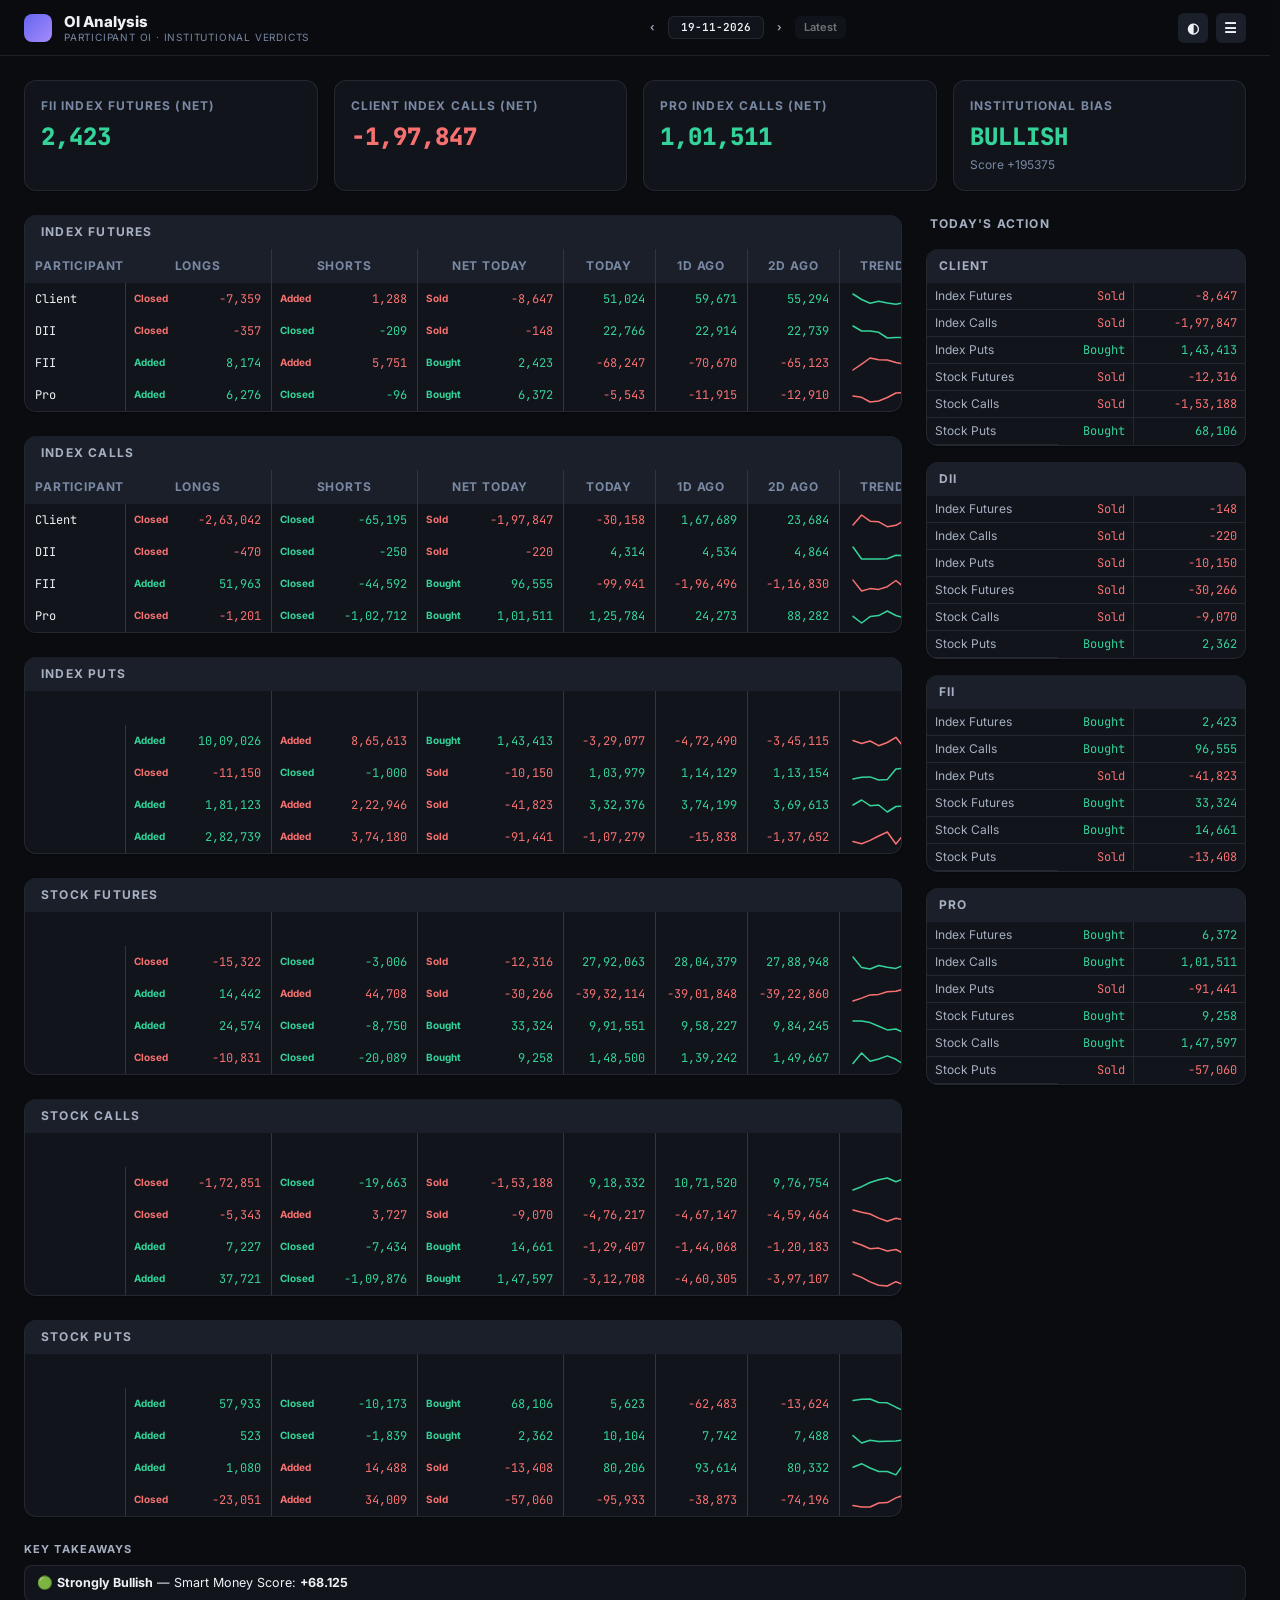
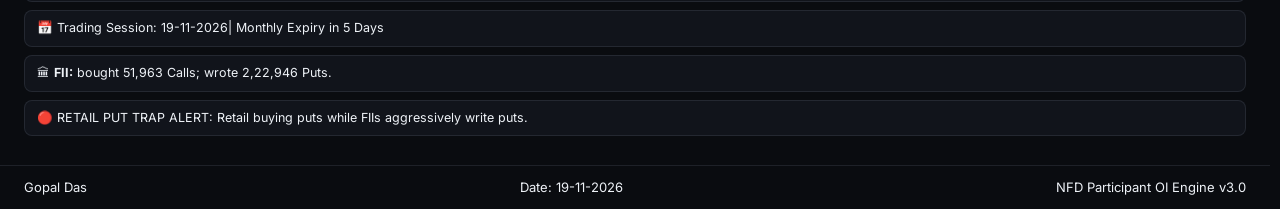
==== commit 8ec17c1a: "Update daily market data" ====
--- a/index.html
+++ b/index.html
@@ -12,100 +12,100 @@
   <noscript><link href="https://fonts.googleapis.com/css2?family=Inter:wght@400;600;700;800&family=JetBrains+Mono:wght@400;700&display=optional" rel="stylesheet"></noscript>
   <meta name="robots" content="index, follow">
   <script type="application/json" id="inline-money-flow">{
-  "timestamp": "2026-11-18T14:31:06.007938+00:00",
+  "timestamp": "2026-11-19T14:31:05.210928+00:00",
   "executive_summary": {
-    "bias_label": "HIGH CONFIDENCE BEARISH",
-    "smart_money_score": -55.0,
-    "action_desc": "FIIs are adding heavy Call shorts while unwinding Put support.",
+    "bias_label": "HIGH CONFIDENCE BULLISH",
+    "smart_money_score": 68.125,
+    "action_desc": "FII (and, to a lesser extent, Pro/DII) desks are aggressively covering Call shorts and building Put floors.",
     "score_breakdown": {
-      "fii_raw_score": -25,
-      "pro_raw_score": -25,
-      "dii_raw_score": 0,
+      "fii_raw_score": 25,
+      "pro_raw_score": 25,
+      "dii_raw_score": 25,
       "fii_weight": 1.0,
       "pro_weight": 0.6,
       "dii_weight": 0.4,
-      "weighted_clipped_before_adjustments": -40.0,
-      "trap_adjustment": -15,
+      "weighted_clipped_before_adjustments": 50.0,
+      "trap_adjustment": 15,
       "retail_confirmation_score": 0,
-      "fii_dii_modifier": 0,
+      "fii_dii_modifier": 3.125,
       "iv_modifier": 0.0
     }
   },
   "participant_summary": {
-    "date": "18-11-2026",
-    "prev_date": "17-11-2026",
-    "smart_money_score": -55.0,
-    "bias_label": "HIGH CONFIDENCE BEARISH",
-    "action_desc": "FIIs are adding heavy Call shorts while unwinding Put support.",
-    "retail_trap_alarm": "RETAIL CALL TRAP ALERT: Retail buying calls while FIIs aggressively write calls.",
-    "trap_adjustment": -15,
+    "date": "19-11-2026",
+    "prev_date": "18-11-2026",
+    "smart_money_score": 68.125,
+    "bias_label": "HIGH CONFIDENCE BULLISH",
+    "action_desc": "FII (and, to a lesser extent, Pro/DII) desks are aggressively covering Call shorts and building Put floors.",
+    "retail_trap_alarm": "RETAIL PUT TRAP ALERT: Retail buying puts while FIIs aggressively write puts.",
+    "trap_adjustment": 15,
     "retail_confirmation_message": null,
     "retail_confirmation_score": 0,
-    "fii_dii_modifier": 0,
+    "fii_dii_modifier": 3.125,
     "iv_modifier_applied": 0.0,
-    "weighted_clipped_before_adjustments": -40.0,
-    "fii_fut_net_change": -5547.0,
-    "fii_fut_long_change": -226.0,
-    "fii_fut_short_change": 5321.0,
-    "fii_ce_long_change": 55572.0,
-    "fii_ce_short_change": 135238.0,
-    "fii_ce_net_short_change": 79666.0,
-    "fii_pe_long_change": 20153.0,
-    "fii_pe_short_change": 15567.0,
-    "fii_pe_net_short_change": -4586.0,
-    "fii_raw_score": -25,
-    "fii_stk_fut_net_change": -26018.0,
-    "fii_stk_fut_long_change": 9086.0,
-    "fii_stk_fut_short_change": 35104.0,
-    "fii_stk_ce_net_change": 23885.0,
-    "fii_stk_pe_net_change": -13282.0,
-    "pro_fut_net_change": 995.0,
-    "pro_fut_long_change": 3183.0,
-    "pro_fut_short_change": 2188.0,
-    "pro_ce_long_change": 238746.0,
-    "pro_ce_short_change": 302755.0,
-    "pro_ce_net_short_change": 64009.0,
-    "pro_pe_long_change": 170669.0,
-    "pro_pe_short_change": 48855.0,
-    "pro_pe_net_short_change": -121814.0,
-    "pro_raw_score": -25,
-    "pro_stk_fut_net_change": -10425.0,
-    "pro_stk_fut_long_change": -34951.0,
-    "pro_stk_fut_short_change": -24526.0,
-    "pro_stk_ce_net_change": 63198.0,
-    "pro_stk_pe_net_change": -35323.0,
-    "dii_fut_net_change": 175.0,
-    "dii_fut_long_change": -32.0,
-    "dii_fut_short_change": -207.0,
-    "dii_ce_long_change": 770.0,
-    "dii_ce_short_change": 1100.0,
-    "dii_ce_net_short_change": 330.0,
-    "dii_pe_long_change": 975.0,
-    "dii_pe_short_change": 0.0,
-    "dii_pe_net_short_change": -975.0,
-    "dii_raw_score": 0,
-    "dii_stk_fut_net_change": 21012.0,
-    "dii_stk_fut_long_change": 15588.0,
-    "dii_stk_fut_short_change": -5424.0,
-    "dii_stk_ce_net_change": 7683.0,
-    "dii_stk_pe_net_change": -254.0,
-    "client_ce_net_buy": 144005.0,
-    "client_pe_net_buy": -127375.0,
-    "client_ce_long_change": 810264.0,
-    "client_ce_short_change": 666259.0,
-    "client_pe_long_change": 201276.0,
-    "client_pe_short_change": 328651.0,
-    "client_fut_net_change": 4377.0,
-    "client_fut_long_change": 1045.0,
-    "client_fut_short_change": -3332.0,
-    "client_stk_fut_net_change": 15431.0,
-    "client_stk_fut_long_change": -5206.0,
-    "client_stk_fut_short_change": -20637.0,
-    "client_stk_ce_net_change": -94766.0,
-    "client_stk_pe_net_change": 48859.0,
-    "fii_fut_net_carried": -70670.0,
-    "pro_fut_net_carried": -11915.0,
-    "dii_fut_net_carried": 22914.0,
+    "weighted_clipped_before_adjustments": 50.0,
+    "fii_fut_net_change": 2423.0,
+    "fii_fut_long_change": 8174.0,
+    "fii_fut_short_change": 5751.0,
+    "fii_ce_long_change": 51963.0,
+    "fii_ce_short_change": -44592.0,
+    "fii_ce_net_short_change": -96555.0,
+    "fii_pe_long_change": 181123.0,
+    "fii_pe_short_change": 222946.0,
+    "fii_pe_net_short_change": 41823.0,
+    "fii_raw_score": 25,
+    "fii_stk_fut_net_change": 33324.0,
+    "fii_stk_fut_long_change": 24574.0,
+    "fii_stk_fut_short_change": -8750.0,
+    "fii_stk_ce_net_change": -14661.0,
+    "fii_stk_pe_net_change": 13408.0,
+    "pro_fut_net_change": 6372.0,
+    "pro_fut_long_change": 6276.0,
+    "pro_fut_short_change": -96.0,
+    "pro_ce_long_change": -1201.0,
+    "pro_ce_short_change": -102712.0,
+    "pro_ce_net_short_change": -101511.0,
+    "pro_pe_long_change": 282739.0,
+    "pro_pe_short_change": 374180.0,
+    "pro_pe_net_short_change": 91441.0,
+    "pro_raw_score": 25,
+    "pro_stk_fut_net_change": 9258.0,
+    "pro_stk_fut_long_change": -10831.0,
+    "pro_stk_fut_short_change": -20089.0,
+    "pro_stk_ce_net_change": -147597.0,
+    "pro_stk_pe_net_change": 57060.0,
+    "dii_fut_net_change": -148.0,
+    "dii_fut_long_change": -357.0,
+    "dii_fut_short_change": -209.0,
+    "dii_ce_long_change": -470.0,
+    "dii_ce_short_change": -250.0,
+    "dii_ce_net_short_change": 220.0,
+    "dii_pe_long_change": -11150.0,
+    "dii_pe_short_change": -1000.0,
+    "dii_pe_net_short_change": 10150.0,
+    "dii_raw_score": 25,
+    "dii_stk_fut_net_change": -30266.0,
+    "dii_stk_fut_long_change": 14442.0,
+    "dii_stk_fut_short_change": 44708.0,
+    "dii_stk_ce_net_change": 9070.0,
+    "dii_stk_pe_net_change": -2362.0,
+    "client_ce_net_buy": -197847.0,
+    "client_pe_net_buy": 143413.0,
+    "client_ce_long_change": -263042.0,
+    "client_ce_short_change": -65195.0,
+    "client_pe_long_change": 1009026.0,
+    "client_pe_short_change": 865613.0,
+    "client_fut_net_change": -8647.0,
+    "client_fut_long_change": -7359.0,
+    "client_fut_short_change": 1288.0,
+    "client_stk_fut_net_change": -12316.0,
+    "client_stk_fut_long_change": -15322.0,
+    "client_stk_fut_short_change": -3006.0,
+    "client_stk_ce_net_change": 153188.0,
+    "client_stk_pe_net_change": -68106.0,
+    "fii_fut_net_carried": -68247.0,
+    "pro_fut_net_carried": -5543.0,
+    "dii_fut_net_carried": 22766.0,
     "weights": {
       "fii": 1.0,
       "pro": 0.6,
@@ -522,14 +522,24 @@
       "actionDesc": "FIIs are adding heavy Call shorts while unwinding Put support.",
       "fiiRawScore": -25,
       "proRawScore": -25,
-      "diiRawScore": 0,
+      "diiRawScore": 0
+    },
+    {
+      "date": "19-11-2026",
+      "prev_date": "18-11-2026",
+      "score": 68.125,
+      "bias": "HIGH CONFIDENCE BULLISH",
+      "actionDesc": "FII (and, to a lesser extent, Pro/DII) desks are aggressively covering Call shorts and building Put floors.",
+      "fiiRawScore": 25,
+      "proRawScore": 25,
+      "diiRawScore": 25,
       "ivModifier": 0.0
     }
   ],
   "verdict": {
-    "score": -55.0,
-    "bias": "HIGH CONFIDENCE BEARISH",
-    "actionDesc": "FIIs are adding heavy Call shorts while unwinding Put support.",
+    "score": 68.125,
+    "bias": "HIGH CONFIDENCE BULLISH",
+    "actionDesc": "FII (and, to a lesser extent, Pro/DII) desks are aggressively covering Call shorts and building Put floors.",
     "scoreBreakdown": {
       "fii": 1.0,
       "pro": 0.6,
@@ -540,113 +550,113 @@
   "participants": {
     "fii": {
       "futures": {
-        "net": -5547.0,
-        "long": -226.0,
-        "short": 5321.0,
-        "stockNet": -26018.0,
-        "stockLong": 9086.0,
-        "stockShort": 35104.0,
-        "netCarried": -70670.0
+        "net": 2423.0,
+        "long": 8174.0,
+        "short": 5751.0,
+        "stockNet": 33324.0,
+        "stockLong": 24574.0,
+        "stockShort": -8750.0,
+        "netCarried": -68247.0
       },
       "options": {
         "ce": {
-          "long": 55572.0,
-          "short": 135238.0,
-          "netShort": 79666.0
+          "long": 51963.0,
+          "short": -44592.0,
+          "netShort": -96555.0
         },
         "pe": {
-          "long": 20153.0,
-          "short": 15567.0,
-          "netShort": -4586.0
-        },
-        "stkCeNet": 23885.0,
-        "stkPeNet": -13282.0
+          "long": 181123.0,
+          "short": 222946.0,
+          "netShort": 41823.0
+        },
+        "stkCeNet": -14661.0,
+        "stkPeNet": 13408.0
       },
-      "rawScore": -25
+      "rawScore": 25
     },
     "pro": {
       "futures": {
-        "net": 995.0,
-        "long": 3183.0,
-        "short": 2188.0,
-        "stockNet": -10425.0,
-        "stockLong": -34951.0,
-        "stockShort": -24526.0,
-        "netCarried": -11915.0
+        "net": 6372.0,
+        "long": 6276.0,
+        "short": -96.0,
+        "stockNet": 9258.0,
+        "stockLong": -10831.0,
+        "stockShort": -20089.0,
+        "netCarried": -5543.0
       },
       "options": {
         "ce": {
-          "long": 238746.0,
-          "short": 302755.0,
-          "netShort": 64009.0
+          "long": -1201.0,
+          "short": -102712.0,
+          "netShort": -101511.0
         },
         "pe": {
-          "long": 170669.0,
-          "short": 48855.0,
-          "netShort": -121814.0
-        },
-        "stkCeNet": 63198.0,
-        "stkPeNet": -35323.0
+          "long": 282739.0,
+          "short": 374180.0,
+          "netShort": 91441.0
+        },
+        "stkCeNet": -147597.0,
+        "stkPeNet": 57060.0
       },
-      "rawScore": -25
+      "rawScore": 25
     },
     "dii": {
       "futures": {
-        "net": 175.0,
-        "long": -32.0,
-        "short": -207.0,
-        "stockNet": 21012.0,
-        "stockLong": 15588.0,
-        "stockShort": -5424.0,
-        "netCarried": 22914.0
+        "net": -148.0,
+        "long": -357.0,
+        "short": -209.0,
+        "stockNet": -30266.0,
+        "stockLong": 14442.0,
+        "stockShort": 44708.0,
+        "netCarried": 22766.0
       },
       "options": {
         "ce": {
-          "long": 770.0,
-          "short": 1100.0,
-          "netShort": 330.0
+          "long": -470.0,
+          "short": -250.0,
+          "netShort": 220.0
         },
         "pe": {
-          "long": 975.0,
-          "short": 0.0,
-          "netShort": -975.0
-        },
-        "stkCeNet": 7683.0,
-        "stkPeNet": -254.0
+          "long": -11150.0,
+          "short": -1000.0,
+          "netShort": 10150.0
+        },
+        "stkCeNet": 9070.0,
+        "stkPeNet": -2362.0
       },
-      "rawScore": 0
+      "rawScore": 25
     },
     "client": {
       "futures": {
-        "net": 4377.0,
-        "long": 1045.0,
-        "short": -3332.0,
-        "stockNet": 15431.0,
-        "stockLong": -5206.0,
-        "stockShort": -20637.0,
+        "net": -8647.0,
+        "long": -7359.0,
+        "short": 1288.0,
+        "stockNet": -12316.0,
+        "stockLong": -15322.0,
+        "stockShort": -3006.0,
         "netCarried": 0
       },
       "options": {
         "ce": {
-          "long": 810264.0,
-          "short": 666259.0,
-          "netBuy": 144005.0
+          "long": -263042.0,
+          "short": -65195.0,
+          "netBuy": -197847.0
         },
         "pe": {
-          "long": 201276.0,
-          "short": 328651.0,
-          "netBuy": -127375.0
-        },
-        "stkCeNet": -94766.0,
-        "stkPeNet": 48859.0
+          "long": 1009026.0,
+          "short": 865613.0,
+          "netBuy": 143413.0
+        },
+        "stkCeNet": 153188.0,
+        "stkPeNet": -68106.0
       }
     }
   },
   "retail": {
-    "trapAlarm": "RETAIL CALL TRAP ALERT: Retail buying calls while FIIs aggressively write calls.",
+    "trapAlarm": "RETAIL PUT TRAP ALERT: Retail buying puts while FIIs aggressively write puts.",
     "confirmationMessage": null,
     "confirmationScore": 0,
-    "adjustment": -15
+    "adjustment": 15
   },
   "weights": {
     "fii": 1.0,
@@ -670,112 +680,322 @@
   "conviction": {
     "NIFTY": {
       "dates": [
-        "2026-11-12",
         "2026-11-13",
         "2026-11-16",
         "2026-11-17",
-        "2026-11-18"
+        "2026-11-18",
+        "2026-11-19"
       ],
       "strikes": [
         {
           "strike": 24800,
           "ce_oi_history": [
-            10624,
             10596
           ],
           "pe_oi_history": [
-            90448,
             98861
           ],
-          "today_ce_doi": -666,
-          "today_pe_doi": 22842,
-          "ce_trend_delta": -28,
+          "today_ce_doi": -24,
+          "today_pe_doi": 8615,
+          "ce_trend_delta": -24,
           "ce_conviction": "STABLE",
-          "pe_trend_delta": 8413,
+          "pe_trend_delta": 8615,
           "pe_conviction": "PE BUILDING",
           "ce_alignment": "NEUTRAL",
-          "pe_alignment": "NEUTRAL",
-          "ce_flow_attr": "--",
-          "pe_flow_attr": "WRITING"
+          "pe_alignment": "ALIGNED",
+          "ce_flow_attr": "--",
+          "pe_flow_attr": "FII FLOOR"
         },
         {
           "strike": 24850,
           "ce_oi_history": [
-            2708,
             2178
           ],
           "pe_oi_history": [
-            32788,
             42519
           ],
-          "today_ce_doi": -97,
-          "today_pe_doi": 8599,
-          "ce_trend_delta": -530,
+          "today_ce_doi": -521,
+          "today_pe_doi": 9923,
+          "ce_trend_delta": -521,
           "ce_conviction": "STABLE",
-          "pe_trend_delta": 9731,
+          "pe_trend_delta": 9923,
           "pe_conviction": "PE BUILDING",
           "ce_alignment": "NEUTRAL",
-          "pe_alignment": "NEUTRAL",
-          "ce_flow_attr": "--",
-          "pe_flow_attr": "WRITING"
+          "pe_alignment": "ALIGNED",
+          "ce_flow_attr": "--",
+          "pe_flow_attr": "FII FLOOR"
         },
         {
           "strike": 24900,
           "ce_oi_history": [
-            10489,
             10647
           ],
           "pe_oi_history": [
-            62016,
             69253
           ],
-          "today_ce_doi": -1878,
-          "today_pe_doi": 16157,
-          "ce_trend_delta": 158,
+          "today_ce_doi": 170,
+          "today_pe_doi": 8102,
+          "ce_trend_delta": 170,
           "ce_conviction": "STABLE",
-          "pe_trend_delta": 7237,
+          "pe_trend_delta": 8102,
           "pe_conviction": "PE BUILDING",
           "ce_alignment": "NEUTRAL",
-          "pe_alignment": "NEUTRAL",
-          "ce_flow_attr": "--",
-          "pe_flow_attr": "WRITING"
+          "pe_alignment": "ALIGNED",
+          "ce_flow_attr": "--",
+          "pe_flow_attr": "FII FLOOR"
         },
         {
           "strike": 24950,
           "ce_oi_history": [
-            3312,
             3428
           ],
           "pe_oi_history": [
-            31653,
             36862
           ],
-          "today_ce_doi": -373,
-          "today_pe_doi": 17019,
+          "today_ce_doi": 116,
+          "today_pe_doi": 5454,
           "ce_trend_delta": 116,
           "ce_conviction": "STABLE",
-          "pe_trend_delta": 5209,
+          "pe_trend_delta": 5454,
           "pe_conviction": "PE BUILDING",
           "ce_alignment": "NEUTRAL",
-          "pe_alignment": "NEUTRAL",
-          "ce_flow_attr": "--",
-          "pe_flow_attr": "WRITING"
+          "pe_alignment": "ALIGNED",
+          "ce_flow_attr": "--",
+          "pe_flow_attr": "FII FLOOR"
         },
         {
           "strike": 25000,
           "ce_oi_history": [
-            39886,
             41468
           ],
           "pe_oi_history": [
-            125741,
             125027
           ],
-          "today_ce_doi": -7084,
-          "today_pe_doi": 42309,
-          "ce_trend_delta": 1582,
+          "today_ce_doi": 1639,
+          "today_pe_doi": 4304,
+          "ce_trend_delta": 1639,
           "ce_conviction": "STABLE",
-          "pe_trend_delta": -714,
+          "pe_trend_delta": 4304,
+          "pe_conviction": "PE BUILDING",
+          "ce_alignment": "NEUTRAL",
+          "pe_alignment": "ALIGNED",
+          "ce_flow_attr": "--",
+          "pe_flow_attr": "--"
+        },
+        {
+          "strike": 25050,
+          "ce_oi_history": [
+            16852
+          ],
+          "pe_oi_history": [
+            41665
+          ],
+          "today_ce_doi": 10730,
+          "today_pe_doi": 22288,
+          "ce_trend_delta": 10730,
+          "ce_conviction": "CE BUILDING",
+          "pe_trend_delta": 22288,
+          "pe_conviction": "PE BUILDING",
+          "ce_alignment": "OPPOSED",
+          "pe_alignment": "ALIGNED",
+          "ce_flow_attr": "WRITING",
+          "pe_flow_attr": "FII FLOOR"
+        },
+        {
+          "strike": 25100,
+          "ce_oi_history": [
+            68617
+          ],
+          "pe_oi_history": [
+            112352
+          ],
+          "today_ce_doi": 54747,
+          "today_pe_doi": 58446,
+          "ce_trend_delta": 54747,
+          "ce_conviction": "HARD RESISTANCE",
+          "pe_trend_delta": 58446,
+          "pe_conviction": "SOLID FLOOR",
+          "ce_alignment": "OPPOSED",
+          "pe_alignment": "ALIGNED",
+          "ce_flow_attr": "WRITING",
+          "pe_flow_attr": "FII FLOOR"
+        },
+        {
+          "strike": 25150,
+          "ce_oi_history": [
+            55066
+          ],
+          "pe_oi_history": [
+            48369
+          ],
+          "today_ce_doi": 46437,
+          "today_pe_doi": 23849,
+          "ce_trend_delta": 46437,
+          "ce_conviction": "HARD RESISTANCE",
+          "pe_trend_delta": 23849,
+          "pe_conviction": "PE BUILDING",
+          "ce_alignment": "OPPOSED",
+          "pe_alignment": "ALIGNED",
+          "ce_flow_attr": "WRITING",
+          "pe_flow_attr": "FII FLOOR"
+        },
+        {
+          "strike": 25200,
+          "ce_oi_history": [
+            129478
+          ],
+          "pe_oi_history": [
+            73301
+          ],
+          "today_ce_doi": 88015,
+          "today_pe_doi": 17356,
+          "ce_trend_delta": 88015,
+          "ce_conviction": "HARD RESISTANCE",
+          "pe_trend_delta": 17356,
+          "pe_conviction": "PE BUILDING",
+          "ce_alignment": "OPPOSED",
+          "pe_alignment": "ALIGNED",
+          "ce_flow_attr": "WRITING",
+          "pe_flow_attr": "FII FLOOR"
+        },
+        {
+          "strike": 25250,
+          "ce_oi_history": [
+            64902
+          ],
+          "pe_oi_history": [
+            16228
+          ],
+          "today_ce_doi": 16649,
+          "today_pe_doi": -23343,
+          "ce_trend_delta": 16649,
+          "ce_conviction": "CE BUILDING",
+          "pe_trend_delta": -23343,
+          "pe_conviction": "PE UNWINDING",
+          "ce_alignment": "OPPOSED",
+          "pe_alignment": "OPPOSED",
+          "ce_flow_attr": "WRITING",
+          "pe_flow_attr": "UNWINDING"
+        },
+        {
+          "strike": 25300,
+          "ce_oi_history": [
+            118144
+          ],
+          "pe_oi_history": [
+            33421
+          ],
+          "today_ce_doi": 9644,
+          "today_pe_doi": -32266,
+          "ce_trend_delta": 9644,
+          "ce_conviction": "CE BUILDING",
+          "pe_trend_delta": -32266,
+          "pe_conviction": "PE UNWINDING",
+          "ce_alignment": "OPPOSED",
+          "pe_alignment": "OPPOSED",
+          "ce_flow_attr": "WRITING",
+          "pe_flow_attr": "UNWINDING"
+        },
+        {
+          "strike": 25350,
+          "ce_oi_history": [
+            76134
+          ],
+          "pe_oi_history": [
+            15256
+          ],
+          "today_ce_doi": 2481,
+          "today_pe_doi": -16026,
+          "ce_trend_delta": 2481,
+          "ce_conviction": "STABLE",
+          "pe_trend_delta": -16026,
+          "pe_conviction": "PE UNWINDING",
+          "ce_alignment": "NEUTRAL",
+          "pe_alignment": "OPPOSED",
+          "ce_flow_attr": "--",
+          "pe_flow_attr": "UNWINDING"
+        },
+        {
+          "strike": 25400,
+          "ce_oi_history": [
+            131635
+          ],
+          "pe_oi_history": [
+            19863
+          ],
+          "today_ce_doi": 22264,
+          "today_pe_doi": -7728,
+          "ce_trend_delta": 22264,
+          "ce_conviction": "CE BUILDING",
+          "pe_trend_delta": -7728,
+          "pe_conviction": "PE UNWINDING",
+          "ce_alignment": "OPPOSED",
+          "pe_alignment": "OPPOSED",
+          "ce_flow_attr": "WRITING",
+          "pe_flow_attr": "UNWINDING"
+        },
+        {
+          "strike": 25450,
+          "ce_oi_history": [
+            49132
+          ],
+          "pe_oi_history": [
+            3166
+          ],
+          "today_ce_doi": 11585,
+          "today_pe_doi": -1883,
+          "ce_trend_delta": 11585,
+          "ce_conviction": "CE BUILDING",
+          "pe_trend_delta": -1883,
+          "pe_conviction": "PE UNWINDING",
+          "ce_alignment": "OPPOSED",
+          "pe_alignment": "OPPOSED",
+          "ce_flow_attr": "WRITING",
+          "pe_flow_attr": "--"
+        },
+        {
+          "strike": 25500,
+          "ce_oi_history": [
+            163385
+          ],
+          "pe_oi_history": [
+            23165
+          ],
+          "today_ce_doi": 19004,
+          "today_pe_doi": -3613,
+          "ce_trend_delta": 19004,
+          "ce_conviction": "CE BUILDING",
+          "pe_trend_delta": -3613,
+          "pe_conviction": "PE UNWINDING",
+          "ce_alignment": "OPPOSED",
+          "pe_alignment": "OPPOSED",
+          "ce_flow_attr": "WRITING",
+          "pe_flow_attr": "--"
+        }
+      ]
+    },
+    "BANKNIFTY": {
+      "dates": [
+        "2026-11-13",
+        "2026-11-16",
+        "2026-11-17",
+        "2026-11-18",
+        "2026-11-19"
+      ],
+      "strikes": [
+        {
+          "strike": 60300,
+          "ce_oi_history": [
+            1198
+          ],
+          "pe_oi_history": [
+            2687
+          ],
+          "today_ce_doi": 43,
+          "today_pe_doi": 198,
+          "ce_trend_delta": 43,
+          "ce_conviction": "STABLE",
+          "pe_trend_delta": 198,
           "pe_conviction": "STABLE",
           "ce_alignment": "NEUTRAL",
           "pe_alignment": "NEUTRAL",
@@ -783,537 +1003,267 @@
           "pe_flow_attr": "--"
         },
         {
-          "strike": 25050,
-          "ce_oi_history": [
-            6122,
-            16852
-          ],
-          "pe_oi_history": [
-            19446,
-            41665
-          ],
-          "today_ce_doi": 451,
-          "today_pe_doi": 9665,
-          "ce_trend_delta": 10730,
-          "ce_conviction": "CE BUILDING",
-          "pe_trend_delta": 22219,
+          "strike": 60400,
+          "ce_oi_history": [
+            843
+          ],
+          "pe_oi_history": [
+            2696
+          ],
+          "today_ce_doi": -8,
+          "today_pe_doi": 305,
+          "ce_trend_delta": -8,
+          "ce_conviction": "STABLE",
+          "pe_trend_delta": 305,
+          "pe_conviction": "PE BUILDING",
+          "ce_alignment": "NEUTRAL",
+          "pe_alignment": "ALIGNED",
+          "ce_flow_attr": "--",
+          "pe_flow_attr": "--"
+        },
+        {
+          "strike": 60500,
+          "ce_oi_history": [
+            26057
+          ],
+          "pe_oi_history": [
+            41327
+          ],
+          "today_ce_doi": -8402,
+          "today_pe_doi": 2059,
+          "ce_trend_delta": -8402,
+          "ce_conviction": "CE UNWINDING",
+          "pe_trend_delta": 2059,
           "pe_conviction": "PE BUILDING",
           "ce_alignment": "ALIGNED",
-          "pe_alignment": "NEUTRAL",
-          "ce_flow_attr": "FII WRITING",
-          "pe_flow_attr": "WRITING"
-        },
-        {
-          "strike": 25100,
-          "ce_oi_history": [
-            13914,
-            68617
-          ],
-          "pe_oi_history": [
-            54381,
-            112352
-          ],
-          "today_ce_doi": -7486,
-          "today_pe_doi": 14658,
-          "ce_trend_delta": 54703,
-          "ce_conviction": "HARD RESISTANCE",
-          "pe_trend_delta": 57971,
-          "pe_conviction": "SOLID FLOOR",
-          "ce_alignment": "ALIGNED",
-          "pe_alignment": "NEUTRAL",
-          "ce_flow_attr": "FII WRITING",
-          "pe_flow_attr": "WRITING"
-        },
-        {
-          "strike": 25150,
-          "ce_oi_history": [
-            8629,
-            55066
-          ],
-          "pe_oi_history": [
-            25783,
-            48369
-          ],
-          "today_ce_doi": -5723,
-          "today_pe_doi": 5823,
-          "ce_trend_delta": 46437,
-          "ce_conviction": "HARD RESISTANCE",
-          "pe_trend_delta": 22586,
-          "pe_conviction": "PE BUILDING",
-          "ce_alignment": "ALIGNED",
-          "pe_alignment": "NEUTRAL",
-          "ce_flow_attr": "FII WRITING",
-          "pe_flow_attr": "WRITING"
-        },
-        {
-          "strike": 25200,
-          "ce_oi_history": [
-            43500,
-            129478
-          ],
-          "pe_oi_history": [
-            57196,
-            73301
-          ],
-          "today_ce_doi": -10844,
-          "today_pe_doi": 11251,
-          "ce_trend_delta": 85978,
-          "ce_conviction": "HARD RESISTANCE",
-          "pe_trend_delta": 16105,
-          "pe_conviction": "PE BUILDING",
-          "ce_alignment": "ALIGNED",
-          "pe_alignment": "NEUTRAL",
-          "ce_flow_attr": "FII WRITING",
-          "pe_flow_attr": "WRITING"
-        },
-        {
-          "strike": 25250,
-          "ce_oi_history": [
-            48278,
-            64902
-          ],
-          "pe_oi_history": [
-            39809,
-            16228
-          ],
-          "today_ce_doi": 19809,
-          "today_pe_doi": 22536,
-          "ce_trend_delta": 16624,
-          "ce_conviction": "CE BUILDING",
-          "pe_trend_delta": -23581,
-          "pe_conviction": "PE UNWINDING",
-          "ce_alignment": "ALIGNED",
-          "pe_alignment": "NEUTRAL",
-          "ce_flow_attr": "FII WRITING",
-          "pe_flow_attr": "UNWINDING"
-        },
-        {
-          "strike": 25300,
-          "ce_oi_history": [
-            109298,
-            118144
-          ],
-          "pe_oi_history": [
-            66006,
-            33421
-          ],
-          "today_ce_doi": 28963,
-          "today_pe_doi": 23598,
-          "ce_trend_delta": 8846,
-          "ce_conviction": "CE BUILDING",
-          "pe_trend_delta": -32585,
-          "pe_conviction": "PE UNWINDING",
-          "ce_alignment": "ALIGNED",
-          "pe_alignment": "NEUTRAL",
-          "ce_flow_attr": "FII WRITING",
-          "pe_flow_attr": "UNWINDING"
-        },
-        {
-          "strike": 25350,
-          "ce_oi_history": [
-            73812,
-            76134
-          ],
-          "pe_oi_history": [
-            31286,
-            15256
-          ],
-          "today_ce_doi": 18057,
-          "today_pe_doi": 5755,
-          "ce_trend_delta": 2322,
+          "pe_alignment": "ALIGNED",
+          "ce_flow_attr": "COVERING",
+          "pe_flow_attr": "--"
+        },
+        {
+          "strike": 60600,
+          "ce_oi_history": [
+            1204
+          ],
+          "pe_oi_history": [
+            2860
+          ],
+          "today_ce_doi": 91,
+          "today_pe_doi": -240,
+          "ce_trend_delta": 91,
           "ce_conviction": "STABLE",
-          "pe_trend_delta": -16030,
+          "pe_trend_delta": -240,
           "pe_conviction": "PE UNWINDING",
           "ce_alignment": "NEUTRAL",
-          "pe_alignment": "NEUTRAL",
-          "ce_flow_attr": "--",
-          "pe_flow_attr": "UNWINDING"
-        },
-        {
-          "strike": 25400,
-          "ce_oi_history": [
-            110221,
-            131635
-          ],
-          "pe_oi_history": [
-            27685,
-            19863
-          ],
-          "today_ce_doi": 7351,
-          "today_pe_doi": -641,
-          "ce_trend_delta": 21414,
-          "ce_conviction": "CE BUILDING",
-          "pe_trend_delta": -7822,
-          "pe_conviction": "PE UNWINDING",
-          "ce_alignment": "ALIGNED",
-          "pe_alignment": "NEUTRAL",
-          "ce_flow_attr": "FII WRITING",
-          "pe_flow_attr": "UNWINDING"
-        },
-        {
-          "strike": 25450,
-          "ce_oi_history": [
-            37581,
-            49132
-          ],
-          "pe_oi_history": [
-            5557,
-            3166
-          ],
-          "today_ce_doi": 5802,
-          "today_pe_doi": 684,
-          "ce_trend_delta": 11551,
-          "ce_conviction": "CE BUILDING",
-          "pe_trend_delta": -2391,
-          "pe_conviction": "PE UNWINDING",
-          "ce_alignment": "ALIGNED",
-          "pe_alignment": "NEUTRAL",
-          "ce_flow_attr": "FII WRITING",
-          "pe_flow_attr": "--"
-        },
-        {
-          "strike": 25500,
-          "ce_oi_history": [
-            145948,
-            163385
-          ],
-          "pe_oi_history": [
-            26813,
-            23165
-          ],
-          "today_ce_doi": 6777,
-          "today_pe_doi": -1377,
-          "ce_trend_delta": 17437,
-          "ce_conviction": "CE BUILDING",
-          "pe_trend_delta": -3648,
-          "pe_conviction": "PE UNWINDING",
-          "ce_alignment": "ALIGNED",
-          "pe_alignment": "NEUTRAL",
-          "ce_flow_attr": "FII WRITING",
-          "pe_flow_attr": "--"
-        }
-      ]
-    },
-    "BANKNIFTY": {
-      "dates": [
-        "2026-11-12",
-        "2026-11-13",
-        "2026-11-16",
-        "2026-11-17",
-        "2026-11-18"
-      ],
-      "strikes": [
-        {
-          "strike": 60300,
-          "ce_oi_history": [
-            1156,
-            1198
-          ],
-          "pe_oi_history": [
-            2477,
-            2687
-          ],
-          "today_ce_doi": -178,
-          "today_pe_doi": 365,
-          "ce_trend_delta": 42,
+          "pe_alignment": "OPPOSED",
+          "ce_flow_attr": "--",
+          "pe_flow_attr": "--"
+        },
+        {
+          "strike": 60700,
+          "ce_oi_history": [
+            1826
+          ],
+          "pe_oi_history": [
+            3569
+          ],
+          "today_ce_doi": 180,
+          "today_pe_doi": 483,
+          "ce_trend_delta": 180,
           "ce_conviction": "STABLE",
-          "pe_trend_delta": 210,
-          "pe_conviction": "STABLE",
-          "ce_alignment": "NEUTRAL",
-          "pe_alignment": "NEUTRAL",
-          "ce_flow_attr": "--",
-          "pe_flow_attr": "--"
-        },
-        {
-          "strike": 60400,
-          "ce_oi_history": [
-            862,
-            843
-          ],
-          "pe_oi_history": [
-            2397,
-            2696
-          ],
-          "today_ce_doi": -312,
-          "today_pe_doi": 336,
-          "ce_trend_delta": -19,
-          "ce_conviction": "STABLE",
-          "pe_trend_delta": 299,
+          "pe_trend_delta": 483,
           "pe_conviction": "PE BUILDING",
           "ce_alignment": "NEUTRAL",
-          "pe_alignment": "NEUTRAL",
-          "ce_flow_attr": "--",
-          "pe_flow_attr": "--"
-        },
-        {
-          "strike": 60500,
-          "ce_oi_history": [
-            34501,
-            26057
-          ],
-          "pe_oi_history": [
-            39270,
-            41327
-          ],
-          "today_ce_doi": 627,
-          "today_pe_doi": 1117,
-          "ce_trend_delta": -8444,
-          "ce_conviction": "CE UNWINDING",
-          "pe_trend_delta": 2057,
-          "pe_conviction": "PE BUILDING",
-          "ce_alignment": "OPPOSED",
-          "pe_alignment": "NEUTRAL",
-          "ce_flow_attr": "COVERING",
-          "pe_flow_attr": "--"
-        },
-        {
-          "strike": 60600,
-          "ce_oi_history": [
-            1121,
-            1204
-          ],
-          "pe_oi_history": [
-            3108,
-            2860
-          ],
-          "today_ce_doi": -1399,
-          "today_pe_doi": 465,
-          "ce_trend_delta": 83,
-          "ce_conviction": "STABLE",
-          "pe_trend_delta": -248,
-          "pe_conviction": "PE UNWINDING",
-          "ce_alignment": "NEUTRAL",
-          "pe_alignment": "NEUTRAL",
-          "ce_flow_attr": "--",
-          "pe_flow_attr": "--"
-        },
-        {
-          "strike": 60700,
-          "ce_oi_history": [
-            1677,
-            1826
-          ],
-          "pe_oi_history": [
-            3087,
-            3569
-          ],
-          "today_ce_doi": -1722,
-          "today_pe_doi": 256,
-          "ce_trend_delta": 149,
-          "ce_conviction": "STABLE",
-          "pe_trend_delta": 482,
-          "pe_conviction": "PE BUILDING",
-          "ce_alignment": "NEUTRAL",
-          "pe_alignment": "NEUTRAL",
+          "pe_alignment": "ALIGNED",
           "ce_flow_attr": "--",
           "pe_flow_attr": "--"
         },
         {
           "strike": 60800,
           "ce_oi_history": [
-            2617,
             3394
           ],
           "pe_oi_history": [
-            3917,
             5568
           ],
-          "today_ce_doi": -2497,
-          "today_pe_doi": 580,
-          "ce_trend_delta": 777,
+          "today_ce_doi": 787,
+          "today_pe_doi": 1651,
+          "ce_trend_delta": 787,
           "ce_conviction": "CE BUILDING",
           "pe_trend_delta": 1651,
           "pe_conviction": "PE BUILDING",
-          "ce_alignment": "ALIGNED",
-          "pe_alignment": "NEUTRAL",
+          "ce_alignment": "OPPOSED",
+          "pe_alignment": "ALIGNED",
           "ce_flow_attr": "--",
           "pe_flow_attr": "--"
         },
         {
           "strike": 60900,
           "ce_oi_history": [
-            1607,
             3992
           ],
           "pe_oi_history": [
-            2189,
             4634
           ],
-          "today_ce_doi": -1691,
-          "today_pe_doi": 424,
-          "ce_trend_delta": 2385,
+          "today_ce_doi": 2369,
+          "today_pe_doi": 2454,
+          "ce_trend_delta": 2369,
           "ce_conviction": "CE BUILDING",
-          "pe_trend_delta": 2445,
+          "pe_trend_delta": 2454,
           "pe_conviction": "PE BUILDING",
-          "ce_alignment": "ALIGNED",
-          "pe_alignment": "NEUTRAL",
+          "ce_alignment": "OPPOSED",
+          "pe_alignment": "ALIGNED",
           "ce_flow_attr": "--",
           "pe_flow_attr": "--"
         },
         {
           "strike": 61000,
           "ce_oi_history": [
-            23457,
             29524
           ],
           "pe_oi_history": [
-            25007,
             26538
           ],
-          "today_ce_doi": -653,
-          "today_pe_doi": 13636,
-          "ce_trend_delta": 6067,
+          "today_ce_doi": 6603,
+          "today_pe_doi": 2059,
+          "ce_trend_delta": 6603,
           "ce_conviction": "HARD RESISTANCE",
-          "pe_trend_delta": 1531,
+          "pe_trend_delta": 2059,
           "pe_conviction": "PE BUILDING",
-          "ce_alignment": "ALIGNED",
-          "pe_alignment": "NEUTRAL",
-          "ce_flow_attr": "FII WRITING",
+          "ce_alignment": "OPPOSED",
+          "pe_alignment": "ALIGNED",
+          "ce_flow_attr": "WRITING",
           "pe_flow_attr": "--"
         },
         {
           "strike": 61100,
           "ce_oi_history": [
-            2756,
             4690
           ],
           "pe_oi_history": [
-            2908,
             2046
           ],
-          "today_ce_doi": 4,
-          "today_pe_doi": 1536,
-          "ce_trend_delta": 1934,
+          "today_ce_doi": 1940,
+          "today_pe_doi": -867,
+          "ce_trend_delta": 1940,
           "ce_conviction": "CE BUILDING",
-          "pe_trend_delta": -862,
+          "pe_trend_delta": -867,
+          "pe_conviction": "PE UNWINDING",
+          "ce_alignment": "OPPOSED",
+          "pe_alignment": "OPPOSED",
+          "ce_flow_attr": "--",
+          "pe_flow_attr": "--"
+        },
+        {
+          "strike": 61200,
+          "ce_oi_history": [
+            5570
+          ],
+          "pe_oi_history": [
+            2646
+          ],
+          "today_ce_doi": 213,
+          "today_pe_doi": -1525,
+          "ce_trend_delta": 213,
+          "ce_conviction": "STABLE",
+          "pe_trend_delta": -1525,
+          "pe_conviction": "PE UNWINDING",
+          "ce_alignment": "NEUTRAL",
+          "pe_alignment": "OPPOSED",
+          "ce_flow_attr": "--",
+          "pe_flow_attr": "--"
+        },
+        {
+          "strike": 61300,
+          "ce_oi_history": [
+            6846
+          ],
+          "pe_oi_history": [
+            2942
+          ],
+          "today_ce_doi": -1079,
+          "today_pe_doi": -1802,
+          "ce_trend_delta": -1079,
+          "ce_conviction": "CE UNWINDING",
+          "pe_trend_delta": -1802,
           "pe_conviction": "PE UNWINDING",
           "ce_alignment": "ALIGNED",
-          "pe_alignment": "NEUTRAL",
-          "ce_flow_attr": "--",
-          "pe_flow_attr": "--"
-        },
-        {
-          "strike": 61200,
-          "ce_oi_history": [
-            5370,
-            5570
-          ],
-          "pe_oi_history": [
-            4177,
-            2646
-          ],
-          "today_ce_doi": 1274,
-          "today_pe_doi": 2448,
-          "ce_trend_delta": 200,
-          "ce_conviction": "STABLE",
-          "pe_trend_delta": -1531,
+          "pe_alignment": "OPPOSED",
+          "ce_flow_attr": "--",
+          "pe_flow_attr": "--"
+        },
+        {
+          "strike": 61400,
+          "ce_oi_history": [
+            4579
+          ],
+          "pe_oi_history": [
+            1555
+          ],
+          "today_ce_doi": -2100,
+          "today_pe_doi": -1637,
+          "ce_trend_delta": -2100,
+          "ce_conviction": "CE UNWINDING",
+          "pe_trend_delta": -1637,
           "pe_conviction": "PE UNWINDING",
-          "ce_alignment": "NEUTRAL",
-          "pe_alignment": "NEUTRAL",
-          "ce_flow_attr": "--",
-          "pe_flow_attr": "--"
-        },
-        {
-          "strike": 61300,
-          "ce_oi_history": [
-            7938,
-            6846
-          ],
-          "pe_oi_history": [
-            4748,
-            2942
-          ],
-          "today_ce_doi": 3564,
-          "today_pe_doi": 3717,
-          "ce_trend_delta": -1092,
+          "ce_alignment": "ALIGNED",
+          "pe_alignment": "OPPOSED",
+          "ce_flow_attr": "--",
+          "pe_flow_attr": "--"
+        },
+        {
+          "strike": 61500,
+          "ce_oi_history": [
+            16449
+          ],
+          "pe_oi_history": [
+            6071
+          ],
+          "today_ce_doi": -2528,
+          "today_pe_doi": -6779,
+          "ce_trend_delta": -2528,
           "ce_conviction": "CE UNWINDING",
-          "pe_trend_delta": -1806,
+          "pe_trend_delta": -6779,
           "pe_conviction": "PE UNWINDING",
-          "ce_alignment": "OPPOSED",
-          "pe_alignment": "NEUTRAL",
-          "ce_flow_attr": "--",
-          "pe_flow_attr": "--"
-        },
-        {
-          "strike": 61400,
-          "ce_oi_history": [
-            6676,
-            4579
-          ],
-          "pe_oi_history": [
-            3196,
-            1555
-          ],
-          "today_ce_doi": 3855,
-          "today_pe_doi": 2220,
-          "ce_trend_delta": -2097,
+          "ce_alignment": "ALIGNED",
+          "pe_alignment": "OPPOSED",
+          "ce_flow_attr": "--",
+          "pe_flow_attr": "UNWINDING"
+        },
+        {
+          "strike": 61600,
+          "ce_oi_history": [
+            2944
+          ],
+          "pe_oi_history": [
+            406
+          ],
+          "today_ce_doi": -1270,
+          "today_pe_doi": -332,
+          "ce_trend_delta": -1270,
           "ce_conviction": "CE UNWINDING",
-          "pe_trend_delta": -1641,
+          "pe_trend_delta": -332,
           "pe_conviction": "PE UNWINDING",
-          "ce_alignment": "OPPOSED",
-          "pe_alignment": "NEUTRAL",
-          "ce_flow_attr": "--",
-          "pe_flow_attr": "--"
-        },
-        {
-          "strike": 61500,
-          "ce_oi_history": [
-            19007,
-            16449
-          ],
-          "pe_oi_history": [
-            12837,
-            6071
-          ],
-          "today_ce_doi": 5256,
-          "today_pe_doi": 9771,
-          "ce_trend_delta": -2558,
-          "ce_conviction": "CE UNWINDING",
-          "pe_trend_delta": -6766,
-          "pe_conviction": "PE UNWINDING",
-          "ce_alignment": "OPPOSED",
-          "pe_alignment": "NEUTRAL",
-          "ce_flow_attr": "--",
-          "pe_flow_attr": "UNWINDING"
-        },
-        {
-          "strike": 61600,
-          "ce_oi_history": [
-            4210,
-            2944
-          ],
-          "pe_oi_history": [
-            740,
-            406
-          ],
-          "today_ce_doi": 1498,
-          "today_pe_doi": 453,
-          "ce_trend_delta": -1266,
-          "ce_conviction": "CE UNWINDING",
-          "pe_trend_delta": -334,
-          "pe_conviction": "PE UNWINDING",
-          "ce_alignment": "OPPOSED",
-          "pe_alignment": "NEUTRAL",
+          "ce_alignment": "ALIGNED",
+          "pe_alignment": "OPPOSED",
           "ce_flow_attr": "--",
           "pe_flow_attr": "--"
         },
         {
           "strike": 61700,
           "ce_oi_history": [
-            3229,
             2901
           ],
           "pe_oi_history": [
-            406,
             277
           ],
-          "today_ce_doi": 1001,
-          "today_pe_doi": 257,
+          "today_ce_doi": -328,
+          "today_pe_doi": -133,
           "ce_trend_delta": -328,
           "ce_conviction": "CE UNWINDING",
-          "pe_trend_delta": -129,
+          "pe_trend_delta": -133,
           "pe_conviction": "STABLE",
-          "ce_alignment": "OPPOSED",
+          "ce_alignment": "ALIGNED",
           "pe_alignment": "NEUTRAL",
           "ce_flow_attr": "--",
           "pe_flow_attr": "--"
@@ -1356,8 +1306,8 @@
     </div>
   </header>
   <main class="app-main">
-    <section id="view-gross" class="view active"><!-- PRERENDER:gross --><div class="noscript-fallback"><section class="kpi-bar"><div class="kpi-card"><div class="kpi-header">FII Index Futures (Net)</div><div class="kpi-value pos-down">-5,547</div></div><div class="kpi-card"><div class="kpi-header">Client Index Calls (Net)</div><div class="kpi-value pos-up">1,44,005</div></div><div class="kpi-card"><div class="kpi-header">Pro Index Calls (Net)</div><div class="kpi-value pos-down">-64,009</div></div><div class="kpi-card"><div class="kpi-header">Institutional Bias</div><div class="kpi-value pos-down">BEARISH</div><div class="kpi-sub">Score -191370</div></div></section><main class="dash-grid"><div class="main-col"><div class="instrument-block"><div class="block-header">Index Futures</div><div class="table-scroll"><table class="data-table oi-table"><colgroup><col class="col-participant"><col class="col-label"><col class="col-value"><col class="col-label"><col class="col-value"><col class="col-label"><col class="col-value"><col class="col-value"><col class="col-value"><col class="col-value"><col class="col-spark"></colgroup><thead><tr><th class="sticky-col-first">Participant</th><th colspan="2">Longs</th><th colspan="2">Shorts</th><th colspan="2">Net Today</th><th>Today</th><th>1D Ago</th><th>2D Ago</th><th>Trend</th></tr></thead><tbody><tr><td class="sticky-col-first participant">Client</td><td class="action-label pos-up">Added</td><td class="pos-up">1,045</td><td class="action-label pos-up">Closed</td><td class="pos-up">-3,332</td><td class="action-label pos-up">Bought</td><td class="pos-up">4,377</td><td class="pos-up">59,671</td><td class="pos-up">55,294</td><td class="pos-up">58,384</td><td class="spark-cell">—</td></tr><tr><td class="sticky-col-first participant">DII</td><td class="action-label pos-down">Closed</td><td class="pos-down">-32</td><td class="action-label pos-up">Closed</td><td class="pos-up">-207</td><td class="action-label pos-up">Bought</td><td class="pos-up">175</td><td class="pos-up">22,914</td><td class="pos-up">22,739</td><td class="pos-up">22,464</td><td class="spark-cell">—</td></tr><tr><td class="sticky-col-first participant">FII</td><td class="action-label pos-down">Closed</td><td class="pos-down">-226</td><td class="action-label pos-down">Added</td><td class="pos-down">5,321</td><td class="action-label pos-down">Sold</td><td class="pos-down">-5,547</td><td class="pos-down">-70,670</td><td class="pos-down">-65,123</td><td class="pos-down">-56,687</td><td class="spark-cell">—</td></tr><tr><td class="sticky-col-first participant">Pro</td><td class="action-label pos-up">Added</td><td class="pos-up">3,183</td><td class="action-label pos-down">Added</td><td class="pos-down">2,188</td><td class="action-label pos-up">Bought</td><td class="pos-up">995</td><td class="pos-down">-11,915</td><td class="pos-down">-12,910</td><td class="pos-down">-24,161</td><td class="spark-cell">—</td></tr></tbody></table></div></div> <div class="instrument-block"><div class="block-header">Index Calls</div><div class="table-scroll"><table class="data-table oi-table"><colgroup><col class="col-participant"><col class="col-label"><col class="col-value"><col class="col-label"><col class="col-value"><col class="col-label"><col class="col-value"><col class="col-value"><col class="col-value"><col class="col-value"><col class="col-spark"></colgroup><thead><tr><th class="sticky-col-first">Participant</th><th colspan="2">Longs</th><th colspan="2">Shorts</th><th colspan="2">Net Today</th><th>Today</th><th>1D Ago</th><th>2D Ago</th><th>Trend</th></tr></thead><tbody><tr><td class="sticky-col-first participant">Client</td><td class="action-label pos-up">Added</td><td class="pos-up">8,10,264</td><td class="action-label pos-down">Added</td><td class="pos-down">6,66,259</td><td class="action-label pos-up">Bought</td><td class="pos-up">1,44,005</td><td class="pos-up">1,67,689</td><td class="pos-up">23,684</td><td class="pos-down">-19,590</td><td class="spark-cell">—</td></tr><tr><td class="sticky-col-first participant">DII</td><td class="action-label pos-up">Added</td><td class="pos-up">770</td><td class="action-label pos-down">Added</td><td class="pos-down">1,100</td><td class="action-label pos-down">Sold</td><td class="pos-down">-330</td><td class="pos-up">4,534</td><td class="pos-up">4,864</td><td class="pos-up">1,372</td><td class="spark-cell">—</td></tr><tr><td class="sticky-col-first participant">FII</td><td class="action-label pos-up">Added</td><td class="pos-up">55,572</td><td class="action-label pos-down">Added</td><td class="pos-down">1,35,238</td><td class="action-label pos-down">Sold</td><td class="pos-down">-79,666</td><td class="pos-down">-1,96,496</td><td class="pos-down">-1,16,830</td><td class="pos-down">-1,86,649</td><td class="spark-cell">—</td></tr><tr><td class="sticky-col-first participant">Pro</td><td class="action-label pos-up">Added</td><td class="pos-up">2,38,746</td><td class="action-label pos-down">Added</td><td class="pos-down">3,02,755</td><td class="action-label pos-down">Sold</td><td class="pos-down">-64,009</td><td class="pos-up">24,273</td><td class="pos-up">88,282</td><td class="pos-up">2,04,868</td><td class="spark-cell">—</td></tr></tbody></table></div></div> <div class="instrument-block"><div class="block-header">Index Puts</div><div class="table-scroll"><table class="data-table oi-table"><colgroup><col class="col-participant"><col class="col-label"><col class="col-value"><col class="col-label"><col class="col-value"><col class="col-label"><col class="col-value"><col class="col-value"><col class="col-value"><col class="col-value"><col class="col-spark"></colgroup><thead><tr><th class="sticky-col-first">Participant</th><th colspan="2">Longs</th><th colspan="2">Shorts</th><th colspan="2">Net Today</th><th>Today</th><th>1D Ago</th><th>2D Ago</th><th>Trend</th></tr></thead><tbody><tr><td class="sticky-col-first participant">Client</td><td class="action-label pos-up">Added</td><td class="pos-up">2,01,276</td><td class="action-label pos-down">Added</td><td class="pos-down">3,28,651</td><td class="action-label pos-down">Sold</td><td class="pos-down">-1,27,375</td><td class="pos-down">-4,72,490</td><td class="pos-down">-3,45,115</td><td class="pos-down">-4,07,149</td><td class="spark-cell">—</td></tr><tr><td class="sticky-col-first participant">DII</td><td class="action-label pos-up">Added</td><td class="pos-up">975</td><td class="action-label ">-</td><td class="">0</td><td class="action-label pos-up">Bought</td><td class="pos-up">975</td><td class="pos-up">1,14,129</td><td class="pos-up">1,13,154</td><td class="pos-up">1,03,785</td><td class="spark-cell">—</td></tr><tr><td class="sticky-col-first participant">FII</td><td class="action-label pos-up">Added</td><td class="pos-up">20,153</td><td class="action-label pos-down">Added</td><td class="pos-down">15,567</td><td class="action-label pos-up">Bought</td><td class="pos-up">4,586</td><td class="pos-up">3,74,199</td><td class="pos-up">3,69,613</td><td class="pos-up">3,03,214</td><td class="spark-cell">—</td></tr><tr><td class="sticky-col-first participant">Pro</td><td class="action-label pos-up">Added</td><td class="pos-up">1,70,669</td><td class="action-label pos-down">Added</td><td class="pos-down">48,855</td><td class="action-label pos-up">Bought</td><td class="pos-up">1,21,814</td><td class="pos-down">-15,838</td><td class="pos-down">-1,37,652</td><td class="pos-up">149</td><td class="spark-cell">—</td></tr></tbody></table></div></div> <div class="instrument-block"><div class="block-header">Stock Futures</div><div class="table-scroll"><table class="data-table oi-table"><colgroup><col class="col-participant"><col class="col-label"><col class="col-value"><col class="col-label"><col class="col-value"><col class="col-label"><col class="col-value"><col class="col-value"><col class="col-value"><col class="col-value"><col class="col-spark"></colgroup><thead><tr><th class="sticky-col-first">Participant</th><th colspan="2">Longs</th><th colspan="2">Shorts</th><th colspan="2">Net Today</th><th>Today</th><th>1D Ago</th><th>2D Ago</th><th>Trend</th></tr></thead><tbody><tr><td class="sticky-col-first participant">Client</td><td class="action-label pos-down">Closed</td><td class="pos-down">-5,206</td><td class="action-label pos-up">Closed</td><td class="pos-up">-20,637</td><td class="action-label pos-up">Bought</td><td class="pos-up">15,431</td><td class="pos-up">28,04,379</td><td class="pos-up">27,88,948</td><td class="pos-up">27,93,813</td><td class="spark-cell">—</td></tr><tr><td class="sticky-col-first participant">DII</td><td class="action-label pos-up">Added</td><td class="pos-up">15,588</td><td class="action-label pos-up">Closed</td><td class="pos-up">-5,424</td><td class="action-label pos-up">Bought</td><td class="pos-up">21,012</td><td class="pos-down">-39,01,848</td><td class="pos-down">-39,22,860</td><td class="pos-down">-39,27,622</td><td class="spark-cell">—</td></tr><tr><td class="sticky-col-first participant">FII</td><td class="action-label pos-up">Added</td><td class="pos-up">9,086</td><td class="action-label pos-down">Added</td><td class="pos-down">35,104</td><td class="action-label pos-down">Sold</td><td class="pos-down">-26,018</td><td class="pos-up">9,58,227</td><td class="pos-up">9,84,245</td><td class="pos-up">9,77,886</td><td class="spark-cell">—</td></tr><tr><td class="sticky-col-first participant">Pro</td><td class="action-label pos-down">Closed</td><td class="pos-down">-34,951</td><td class="action-label pos-up">Closed</td><td class="pos-up">-24,526</td><td class="action-label pos-down">Sold</td><td class="pos-down">-10,425</td><td class="pos-up">1,39,242</td><td class="pos-up">1,49,667</td><td class="pos-up">1,55,923</td><td class="spark-cell">—</td></tr></tbody></table></div></div> <div class="instrument-block"><div class="block-header">Stock Calls</div><div class="table-scroll"><table class="data-table oi-table"><colgroup><col class="col-participant"><col class="col-label"><col class="col-value"><col class="col-label"><col class="col-value"><col class="col-label"><col class="col-value"><col class="col-value"><col class="col-value"><col class="col-value"><col class="col-spark"></colgroup><thead><tr><th class="sticky-col-first">Participant</th><th colspan="2">Longs</th><th colspan="2">Shorts</th><th colspan="2">Net Today</th><th>Today</th><th>1D Ago</th><th>2D Ago</th><th>Trend</th></tr></thead><tbody><tr><td class="sticky-col-first participant">Client</td><td class="action-label pos-up">Added</td><td class="pos-up">1,10,066</td><td class="action-label pos-down">Added</td><td class="pos-down">15,300</td><td class="action-label pos-up">Bought</td><td class="pos-up">94,766</td><td class="pos-up">10,71,520</td><td class="pos-up">9,76,754</td><td class="pos-up">10,79,851</td><td class="spark-cell">—</td></tr><tr><td class="sticky-col-first participant">DII</td><td class="action-label pos-down">Closed</td><td class="pos-down">-1,000</td><td class="action-label pos-down">Added</td><td class="pos-down">6,683</td><td class="action-label pos-down">Sold</td><td class="pos-down">-7,683</td><td class="pos-down">-4,67,147</td><td class="pos-down">-4,59,464</td><td class="pos-down">-4,72,443</td><td class="spark-cell">—</td></tr><tr><td class="sticky-col-first participant">FII</td><td class="action-label pos-down">Closed</td><td class="pos-down">-6,930</td><td class="action-label pos-down">Added</td><td class="pos-down">16,955</td><td class="action-label pos-down">Sold</td><td class="pos-down">-23,885</td><td class="pos-down">-1,44,068</td><td class="pos-down">-1,20,183</td><td class="pos-down">-1,28,239</td><td class="spark-cell">—</td></tr><tr><td class="sticky-col-first participant">Pro</td><td class="action-label pos-up">Added</td><td class="pos-up">21,968</td><td class="action-label pos-down">Added</td><td class="pos-down">85,166</td><td class="action-label pos-down">Sold</td><td class="pos-down">-63,198</td><td class="pos-down">-4,60,305</td><td class="pos-down">-3,97,107</td><td class="pos-down">-4,79,169</td><td class="spark-cell">—</td></tr></tbody></table></div></div> <div class="instrument-block"><div class="block-header">Stock Puts</div><div class="table-scroll"><table class="data-table oi-table"><colgroup><col class="col-participant"><col class="col-label"><col class="col-value"><col class="col-label"><col class="col-value"><col class="col-label"><col class="col-value"><col class="col-value"><col class="col-value"><col class="col-value"><col class="col-spark"></colgroup><thead><tr><th class="sticky-col-first">Participant</th><th colspan="2">Longs</th><th colspan="2">Shorts</th><th colspan="2">Net Today</th><th>Today</th><th>1D Ago</th><th>2D Ago</th><th>Trend</th></tr></thead><tbody><tr><td class="sticky-col-first participant">Client</td><td class="action-label pos-down">Closed</td><td class="pos-down">-45,892</td><td class="action-label pos-down">Added</td><td class="pos-down">2,967</td><td class="action-label pos-down">Sold</td><td class="pos-down">-48,859</td><td class="pos-down">-62,483</td><td class="pos-down">-13,624</td><td class="pos-up">41,429</td><td class="spark-cell">—</td></tr><tr><td class="sticky-col-first participant">DII</td><td class="action-label pos-up">Added</td><td class="pos-up">399</td><td class="action-label pos-down">Added</td><td class="pos-down">145</td><td class="action-label pos-up">Bought</td><td class="pos-up">254</td><td class="pos-up">7,742</td><td class="pos-up">7,488</td><td class="pos-up">7,432</td><td class="spark-cell">—</td></tr><tr><td class="sticky-col-first participant">FII</td><td class="action-label pos-up">Added</td><td class="pos-up">16,889</td><td class="action-label pos-down">Added</td><td class="pos-down">3,607</td><td class="action-label pos-up">Bought</td><td class="pos-up">13,282</td><td class="pos-up">93,614</td><td class="pos-up">80,332</td><td class="pos-up">84,151</td><td class="spark-cell">—</td></tr><tr><td class="sticky-col-first participant">Pro</td><td class="action-label pos-up">Added</td><td class="pos-up">56,991</td><td class="action-label pos-down">Added</td><td class="pos-down">21,668</td><td class="action-label pos-up">Bought</td><td class="pos-up">35,323</td><td class="pos-down">-38,873</td><td class="pos-down">-74,196</td><td class="pos-down">-1,33,012</td><td class="spark-cell">—</td></tr></tbody></table></div></div></div><div class="right-rail"><div class="rail-title">Today's Action</div><div class="instrument-block rail-card"><div class="block-header">Client</div><table class="data-table compact rail-table"><colgroup><col class="col-inst"><col class="col-act"><col class="col-val"></colgroup><tr><th scope="row" class="action-label">Index Futures</th><td class="pos-up">Bought</td><td class="pos-up">4,377</td></tr><tr><th scope="row" class="action-label">Index Calls</th><td class="pos-up">Bought</td><td class="pos-up">1,44,005</td></tr><tr><th scope="row" class="action-label">Index Puts</th><td class="pos-down">Sold</td><td class="pos-down">-1,27,375</td></tr><tr><th scope="row" class="action-label">Stock Futures</th><td class="pos-up">Bought</td><td class="pos-up">15,431</td></tr><tr><th scope="row" class="action-label">Stock Calls</th><td class="pos-up">Bought</td><td class="pos-up">94,766</td></tr><tr><th scope="row" class="action-label">Stock Puts</th><td class="pos-down">Sold</td><td class="pos-down">-48,859</td></tr></table></div><div class="instrument-block rail-card"><div class="block-header">DII</div><table class="data-table compact rail-table"><colgroup><col class="col-inst"><col class="col-act"><col class="col-val"></colgroup><tr><th scope="row" class="action-label">Index Futures</th><td class="pos-up">Bought</td><td class="pos-up">175</td></tr><tr><th scope="row" class="action-label">Index Calls</th><td class="pos-down">Sold</td><td class="pos-down">-330</td></tr><tr><th scope="row" class="action-label">Index Puts</th><td class="pos-up">Bought</td><td class="pos-up">975</td></tr><tr><th scope="row" class="action-label">Stock Futures</th><td class="pos-up">Bought</td><td class="pos-up">21,012</td></tr><tr><th scope="row" class="action-label">Stock Calls</th><td class="pos-down">Sold</td><td class="pos-down">-7,683</td></tr><tr><th scope="row" class="action-label">Stock Puts</th><td class="pos-up">Bought</td><td class="pos-up">254</td></tr></table></div><div class="instrument-block rail-card"><div class="block-header">FII</div><table class="data-table compact rail-table"><colgroup><col class="col-inst"><col class="col-act"><col class="col-val"></colgroup><tr><th scope="row" class="action-label">Index Futures</th><td class="pos-down">Sold</td><td class="pos-down">-5,547</td></tr><tr><th scope="row" class="action-label">Index Calls</th><td class="pos-down">Sold</td><td class="pos-down">-79,666</td></tr><tr><th scope="row" class="action-label">Index Puts</th><td class="pos-up">Bought</td><td class="pos-up">4,586</td></tr><tr><th scope="row" class="action-label">Stock Futures</th><td class="pos-down">Sold</td><td class="pos-down">-26,018</td></tr><tr><th scope="row" class="action-label">Stock Calls</th><td class="pos-down">Sold</td><td class="pos-down">-23,885</td></tr><tr><th scope="row" class="action-label">Stock Puts</th><td class="pos-up">Bought</td><td class="pos-up">13,282</td></tr></table></div><div class="instrument-block rail-card"><div class="block-header">Pro</div><table class="data-table compact rail-table"><colgroup><col class="col-inst"><col class="col-act"><col class="col-val"></colgroup><tr><th scope="row" class="action-label">Index Futures</th><td class="pos-up">Bought</td><td class="pos-up">995</td></tr><tr><th scope="row" class="action-label">Index Calls</th><td class="pos-down">Sold</td><td class="pos-down">-64,009</td></tr><tr><th scope="row" class="action-label">Index Puts</th><td class="pos-up">Bought</td><td class="pos-up">1,21,814</td></tr><tr><th scope="row" class="action-label">Stock Futures</th><td class="pos-down">Sold</td><td class="pos-down">-10,425</td></tr><tr><th scope="row" class="action-label">Stock Calls</th><td class="pos-down">Sold</td><td class="pos-down">-63,198</td></tr><tr><th scope="row" class="action-label">Stock Puts</th><td class="pos-up">Bought</td><td class="pos-up">35,323</td></tr></table></div></div></main><div class="takeaways"><div class="takeaways-title">Key Takeaways</div><div class="takeaway-item">🔴 <strong>Strongly Bearish</strong> — Smart Money Score: <strong>-55.0</strong></div><div class="takeaway-item">📅 Trading Session: 18-11-2026</div><div class="takeaway-item">🏛 <strong>FII:</strong> sold 5,547 Index Futures; bought 55,572 Calls; wrote 1,35,238 Calls; bought 20,153 Puts (hedge).</div><div class="takeaway-item">🔴 RETAIL CALL TRAP ALERT: Retail buying calls while FIIs aggressively write calls.</div></div></div><!-- /PRERENDER:gross --></section>
-    <section id="view-verdict" class="view"><!-- PRERENDER:verdict --><div class="noscript-fallback"><section class="verdict-banner"><div class="banner-left"><div class="banner-row"><span class="badge bearish">HIGH CONFIDENCE BEARISH</span><span class="banner-title">INSTITUTIONAL MARKET VERDICT</span></div><p class="banner-desc">FIIs are adding heavy Call shorts while unwinding Put support.</p></div><div class="banner-right"><div class="score-label">Smart Money Score</div><div class="verdict-gauge pos-down">-55.00</div></div></section><div class="instrument-block"><div class="block-header">FII & Pro Daily Positioning Shift</div><div class="panel-body"><div class="section-label fii">FII (Institutional)</div><div class="stat-row"><span class="stat-label">Call Options Stance</span><span class="stat-value mono pos-up">79,666</span></div><div class="stat-row"><span class="stat-label">Put Options Stance</span><span class="stat-value mono pos-down">-4,586</span></div><div class="stat-row"><span class="stat-label">Futures Net Shift</span><span class="stat-value mono pos-down">-5,547</span></div><div class="section-label pro">Pro Desk & Retail</div><div class="stat-row"><span class="stat-label">Pro Call Net-Short</span><span class="stat-value mono pos-up">64,009</span></div><div class="stat-row"><span class="stat-label">Pro Put Net-Short</span><span class="stat-value mono pos-down">-1,21,814</span></div><div class="stat-row"><span class="stat-label">Retail Net Calls</span><span class="stat-value mono pos-up">1,44,005</span></div><div class="section-label dii">DII (Domestic)</div><div class="stat-row"><span class="stat-label">DII Call Shift</span><span class="stat-value mono pos-up">330</span></div><div class="stat-row"><span class="stat-label">DII Put Shift</span><span class="stat-value mono pos-down">-975</span></div><div class="stat-row"><span class="stat-label">DII Futures Net</span><span class="stat-value mono pos-up">175</span></div></div></div></div><!-- /PRERENDER:verdict --></section>
+    <section id="view-gross" class="view active"><!-- PRERENDER:gross --><div class="noscript-fallback"><section class="kpi-bar"><div class="kpi-card"><div class="kpi-header">FII Index Futures (Net)</div><div class="kpi-value pos-up">2,423</div></div><div class="kpi-card"><div class="kpi-header">Client Index Calls (Net)</div><div class="kpi-value pos-down">-1,97,847</div></div><div class="kpi-card"><div class="kpi-header">Pro Index Calls (Net)</div><div class="kpi-value pos-up">1,01,511</div></div><div class="kpi-card"><div class="kpi-header">Institutional Bias</div><div class="kpi-value pos-up">BULLISH</div><div class="kpi-sub">Score +195375</div></div></section><main class="dash-grid"><div class="main-col"><div class="instrument-block"><div class="block-header">Index Futures</div><div class="table-scroll"><table class="data-table oi-table"><colgroup><col class="col-participant"><col class="col-label"><col class="col-value"><col class="col-label"><col class="col-value"><col class="col-label"><col class="col-value"><col class="col-value"><col class="col-value"><col class="col-value"><col class="col-spark"></colgroup><thead><tr><th class="sticky-col-first">Participant</th><th colspan="2">Longs</th><th colspan="2">Shorts</th><th colspan="2">Net Today</th><th>Today</th><th>1D Ago</th><th>2D Ago</th><th>Trend</th></tr></thead><tbody><tr><td class="sticky-col-first participant">Client</td><td class="action-label pos-down">Closed</td><td class="pos-down">-7,359</td><td class="action-label pos-down">Added</td><td class="pos-down">1,288</td><td class="action-label pos-down">Sold</td><td class="pos-down">-8,647</td><td class="pos-up">51,024</td><td class="pos-up">59,671</td><td class="pos-up">55,294</td><td class="spark-cell">—</td></tr><tr><td class="sticky-col-first participant">DII</td><td class="action-label pos-down">Closed</td><td class="pos-down">-357</td><td class="action-label pos-up">Closed</td><td class="pos-up">-209</td><td class="action-label pos-down">Sold</td><td class="pos-down">-148</td><td class="pos-up">22,766</td><td class="pos-up">22,914</td><td class="pos-up">22,739</td><td class="spark-cell">—</td></tr><tr><td class="sticky-col-first participant">FII</td><td class="action-label pos-up">Added</td><td class="pos-up">8,174</td><td class="action-label pos-down">Added</td><td class="pos-down">5,751</td><td class="action-label pos-up">Bought</td><td class="pos-up">2,423</td><td class="pos-down">-68,247</td><td class="pos-down">-70,670</td><td class="pos-down">-65,123</td><td class="spark-cell">—</td></tr><tr><td class="sticky-col-first participant">Pro</td><td class="action-label pos-up">Added</td><td class="pos-up">6,276</td><td class="action-label pos-up">Closed</td><td class="pos-up">-96</td><td class="action-label pos-up">Bought</td><td class="pos-up">6,372</td><td class="pos-down">-5,543</td><td class="pos-down">-11,915</td><td class="pos-down">-12,910</td><td class="spark-cell">—</td></tr></tbody></table></div></div> <div class="instrument-block"><div class="block-header">Index Calls</div><div class="table-scroll"><table class="data-table oi-table"><colgroup><col class="col-participant"><col class="col-label"><col class="col-value"><col class="col-label"><col class="col-value"><col class="col-label"><col class="col-value"><col class="col-value"><col class="col-value"><col class="col-value"><col class="col-spark"></colgroup><thead><tr><th class="sticky-col-first">Participant</th><th colspan="2">Longs</th><th colspan="2">Shorts</th><th colspan="2">Net Today</th><th>Today</th><th>1D Ago</th><th>2D Ago</th><th>Trend</th></tr></thead><tbody><tr><td class="sticky-col-first participant">Client</td><td class="action-label pos-down">Closed</td><td class="pos-down">-2,63,042</td><td class="action-label pos-up">Closed</td><td class="pos-up">-65,195</td><td class="action-label pos-down">Sold</td><td class="pos-down">-1,97,847</td><td class="pos-down">-30,158</td><td class="pos-up">1,67,689</td><td class="pos-up">23,684</td><td class="spark-cell">—</td></tr><tr><td class="sticky-col-first participant">DII</td><td class="action-label pos-down">Closed</td><td class="pos-down">-470</td><td class="action-label pos-up">Closed</td><td class="pos-up">-250</td><td class="action-label pos-down">Sold</td><td class="pos-down">-220</td><td class="pos-up">4,314</td><td class="pos-up">4,534</td><td class="pos-up">4,864</td><td class="spark-cell">—</td></tr><tr><td class="sticky-col-first participant">FII</td><td class="action-label pos-up">Added</td><td class="pos-up">51,963</td><td class="action-label pos-up">Closed</td><td class="pos-up">-44,592</td><td class="action-label pos-up">Bought</td><td class="pos-up">96,555</td><td class="pos-down">-99,941</td><td class="pos-down">-1,96,496</td><td class="pos-down">-1,16,830</td><td class="spark-cell">—</td></tr><tr><td class="sticky-col-first participant">Pro</td><td class="action-label pos-down">Closed</td><td class="pos-down">-1,201</td><td class="action-label pos-up">Closed</td><td class="pos-up">-1,02,712</td><td class="action-label pos-up">Bought</td><td class="pos-up">1,01,511</td><td class="pos-up">1,25,784</td><td class="pos-up">24,273</td><td class="pos-up">88,282</td><td class="spark-cell">—</td></tr></tbody></table></div></div> <div class="instrument-block"><div class="block-header">Index Puts</div><div class="table-scroll"><table class="data-table oi-table"><colgroup><col class="col-participant"><col class="col-label"><col class="col-value"><col class="col-label"><col class="col-value"><col class="col-label"><col class="col-value"><col class="col-value"><col class="col-value"><col class="col-value"><col class="col-spark"></colgroup><thead><tr><th class="sticky-col-first">Participant</th><th colspan="2">Longs</th><th colspan="2">Shorts</th><th colspan="2">Net Today</th><th>Today</th><th>1D Ago</th><th>2D Ago</th><th>Trend</th></tr></thead><tbody><tr><td class="sticky-col-first participant">Client</td><td class="action-label pos-up">Added</td><td class="pos-up">10,09,026</td><td class="action-label pos-down">Added</td><td class="pos-down">8,65,613</td><td class="action-label pos-up">Bought</td><td class="pos-up">1,43,413</td><td class="pos-down">-3,29,077</td><td class="pos-down">-4,72,490</td><td class="pos-down">-3,45,115</td><td class="spark-cell">—</td></tr><tr><td class="sticky-col-first participant">DII</td><td class="action-label pos-down">Closed</td><td class="pos-down">-11,150</td><td class="action-label pos-up">Closed</td><td class="pos-up">-1,000</td><td class="action-label pos-down">Sold</td><td class="pos-down">-10,150</td><td class="pos-up">1,03,979</td><td class="pos-up">1,14,129</td><td class="pos-up">1,13,154</td><td class="spark-cell">—</td></tr><tr><td class="sticky-col-first participant">FII</td><td class="action-label pos-up">Added</td><td class="pos-up">1,81,123</td><td class="action-label pos-down">Added</td><td class="pos-down">2,22,946</td><td class="action-label pos-down">Sold</td><td class="pos-down">-41,823</td><td class="pos-up">3,32,376</td><td class="pos-up">3,74,199</td><td class="pos-up">3,69,613</td><td class="spark-cell">—</td></tr><tr><td class="sticky-col-first participant">Pro</td><td class="action-label pos-up">Added</td><td class="pos-up">2,82,739</td><td class="action-label pos-down">Added</td><td class="pos-down">3,74,180</td><td class="action-label pos-down">Sold</td><td class="pos-down">-91,441</td><td class="pos-down">-1,07,279</td><td class="pos-down">-15,838</td><td class="pos-down">-1,37,652</td><td class="spark-cell">—</td></tr></tbody></table></div></div> <div class="instrument-block"><div class="block-header">Stock Futures</div><div class="table-scroll"><table class="data-table oi-table"><colgroup><col class="col-participant"><col class="col-label"><col class="col-value"><col class="col-label"><col class="col-value"><col class="col-label"><col class="col-value"><col class="col-value"><col class="col-value"><col class="col-value"><col class="col-spark"></colgroup><thead><tr><th class="sticky-col-first">Participant</th><th colspan="2">Longs</th><th colspan="2">Shorts</th><th colspan="2">Net Today</th><th>Today</th><th>1D Ago</th><th>2D Ago</th><th>Trend</th></tr></thead><tbody><tr><td class="sticky-col-first participant">Client</td><td class="action-label pos-down">Closed</td><td class="pos-down">-15,322</td><td class="action-label pos-up">Closed</td><td class="pos-up">-3,006</td><td class="action-label pos-down">Sold</td><td class="pos-down">-12,316</td><td class="pos-up">27,92,063</td><td class="pos-up">28,04,379</td><td class="pos-up">27,88,948</td><td class="spark-cell">—</td></tr><tr><td class="sticky-col-first participant">DII</td><td class="action-label pos-up">Added</td><td class="pos-up">14,442</td><td class="action-label pos-down">Added</td><td class="pos-down">44,708</td><td class="action-label pos-down">Sold</td><td class="pos-down">-30,266</td><td class="pos-down">-39,32,114</td><td class="pos-down">-39,01,848</td><td class="pos-down">-39,22,860</td><td class="spark-cell">—</td></tr><tr><td class="sticky-col-first participant">FII</td><td class="action-label pos-up">Added</td><td class="pos-up">24,574</td><td class="action-label pos-up">Closed</td><td class="pos-up">-8,750</td><td class="action-label pos-up">Bought</td><td class="pos-up">33,324</td><td class="pos-up">9,91,551</td><td class="pos-up">9,58,227</td><td class="pos-up">9,84,245</td><td class="spark-cell">—</td></tr><tr><td class="sticky-col-first participant">Pro</td><td class="action-label pos-down">Closed</td><td class="pos-down">-10,831</td><td class="action-label pos-up">Closed</td><td class="pos-up">-20,089</td><td class="action-label pos-up">Bought</td><td class="pos-up">9,258</td><td class="pos-up">1,48,500</td><td class="pos-up">1,39,242</td><td class="pos-up">1,49,667</td><td class="spark-cell">—</td></tr></tbody></table></div></div> <div class="instrument-block"><div class="block-header">Stock Calls</div><div class="table-scroll"><table class="data-table oi-table"><colgroup><col class="col-participant"><col class="col-label"><col class="col-value"><col class="col-label"><col class="col-value"><col class="col-label"><col class="col-value"><col class="col-value"><col class="col-value"><col class="col-value"><col class="col-spark"></colgroup><thead><tr><th class="sticky-col-first">Participant</th><th colspan="2">Longs</th><th colspan="2">Shorts</th><th colspan="2">Net Today</th><th>Today</th><th>1D Ago</th><th>2D Ago</th><th>Trend</th></tr></thead><tbody><tr><td class="sticky-col-first participant">Client</td><td class="action-label pos-down">Closed</td><td class="pos-down">-1,72,851</td><td class="action-label pos-up">Closed</td><td class="pos-up">-19,663</td><td class="action-label pos-down">Sold</td><td class="pos-down">-1,53,188</td><td class="pos-up">9,18,332</td><td class="pos-up">10,71,520</td><td class="pos-up">9,76,754</td><td class="spark-cell">—</td></tr><tr><td class="sticky-col-first participant">DII</td><td class="action-label pos-down">Closed</td><td class="pos-down">-5,343</td><td class="action-label pos-down">Added</td><td class="pos-down">3,727</td><td class="action-label pos-down">Sold</td><td class="pos-down">-9,070</td><td class="pos-down">-4,76,217</td><td class="pos-down">-4,67,147</td><td class="pos-down">-4,59,464</td><td class="spark-cell">—</td></tr><tr><td class="sticky-col-first participant">FII</td><td class="action-label pos-up">Added</td><td class="pos-up">7,227</td><td class="action-label pos-up">Closed</td><td class="pos-up">-7,434</td><td class="action-label pos-up">Bought</td><td class="pos-up">14,661</td><td class="pos-down">-1,29,407</td><td class="pos-down">-1,44,068</td><td class="pos-down">-1,20,183</td><td class="spark-cell">—</td></tr><tr><td class="sticky-col-first participant">Pro</td><td class="action-label pos-up">Added</td><td class="pos-up">37,721</td><td class="action-label pos-up">Closed</td><td class="pos-up">-1,09,876</td><td class="action-label pos-up">Bought</td><td class="pos-up">1,47,597</td><td class="pos-down">-3,12,708</td><td class="pos-down">-4,60,305</td><td class="pos-down">-3,97,107</td><td class="spark-cell">—</td></tr></tbody></table></div></div> <div class="instrument-block"><div class="block-header">Stock Puts</div><div class="table-scroll"><table class="data-table oi-table"><colgroup><col class="col-participant"><col class="col-label"><col class="col-value"><col class="col-label"><col class="col-value"><col class="col-label"><col class="col-value"><col class="col-value"><col class="col-value"><col class="col-value"><col class="col-spark"></colgroup><thead><tr><th class="sticky-col-first">Participant</th><th colspan="2">Longs</th><th colspan="2">Shorts</th><th colspan="2">Net Today</th><th>Today</th><th>1D Ago</th><th>2D Ago</th><th>Trend</th></tr></thead><tbody><tr><td class="sticky-col-first participant">Client</td><td class="action-label pos-up">Added</td><td class="pos-up">57,933</td><td class="action-label pos-up">Closed</td><td class="pos-up">-10,173</td><td class="action-label pos-up">Bought</td><td class="pos-up">68,106</td><td class="pos-up">5,623</td><td class="pos-down">-62,483</td><td class="pos-down">-13,624</td><td class="spark-cell">—</td></tr><tr><td class="sticky-col-first participant">DII</td><td class="action-label pos-up">Added</td><td class="pos-up">523</td><td class="action-label pos-up">Closed</td><td class="pos-up">-1,839</td><td class="action-label pos-up">Bought</td><td class="pos-up">2,362</td><td class="pos-up">10,104</td><td class="pos-up">7,742</td><td class="pos-up">7,488</td><td class="spark-cell">—</td></tr><tr><td class="sticky-col-first participant">FII</td><td class="action-label pos-up">Added</td><td class="pos-up">1,080</td><td class="action-label pos-down">Added</td><td class="pos-down">14,488</td><td class="action-label pos-down">Sold</td><td class="pos-down">-13,408</td><td class="pos-up">80,206</td><td class="pos-up">93,614</td><td class="pos-up">80,332</td><td class="spark-cell">—</td></tr><tr><td class="sticky-col-first participant">Pro</td><td class="action-label pos-down">Closed</td><td class="pos-down">-23,051</td><td class="action-label pos-down">Added</td><td class="pos-down">34,009</td><td class="action-label pos-down">Sold</td><td class="pos-down">-57,060</td><td class="pos-down">-95,933</td><td class="pos-down">-38,873</td><td class="pos-down">-74,196</td><td class="spark-cell">—</td></tr></tbody></table></div></div></div><div class="right-rail"><div class="rail-title">Today's Action</div><div class="instrument-block rail-card"><div class="block-header">Client</div><table class="data-table compact rail-table"><colgroup><col class="col-inst"><col class="col-act"><col class="col-val"></colgroup><tr><th scope="row" class="action-label">Index Futures</th><td class="pos-down">Sold</td><td class="pos-down">-8,647</td></tr><tr><th scope="row" class="action-label">Index Calls</th><td class="pos-down">Sold</td><td class="pos-down">-1,97,847</td></tr><tr><th scope="row" class="action-label">Index Puts</th><td class="pos-up">Bought</td><td class="pos-up">1,43,413</td></tr><tr><th scope="row" class="action-label">Stock Futures</th><td class="pos-down">Sold</td><td class="pos-down">-12,316</td></tr><tr><th scope="row" class="action-label">Stock Calls</th><td class="pos-down">Sold</td><td class="pos-down">-1,53,188</td></tr><tr><th scope="row" class="action-label">Stock Puts</th><td class="pos-up">Bought</td><td class="pos-up">68,106</td></tr></table></div><div class="instrument-block rail-card"><div class="block-header">DII</div><table class="data-table compact rail-table"><colgroup><col class="col-inst"><col class="col-act"><col class="col-val"></colgroup><tr><th scope="row" class="action-label">Index Futures</th><td class="pos-down">Sold</td><td class="pos-down">-148</td></tr><tr><th scope="row" class="action-label">Index Calls</th><td class="pos-down">Sold</td><td class="pos-down">-220</td></tr><tr><th scope="row" class="action-label">Index Puts</th><td class="pos-down">Sold</td><td class="pos-down">-10,150</td></tr><tr><th scope="row" class="action-label">Stock Futures</th><td class="pos-down">Sold</td><td class="pos-down">-30,266</td></tr><tr><th scope="row" class="action-label">Stock Calls</th><td class="pos-down">Sold</td><td class="pos-down">-9,070</td></tr><tr><th scope="row" class="action-label">Stock Puts</th><td class="pos-up">Bought</td><td class="pos-up">2,362</td></tr></table></div><div class="instrument-block rail-card"><div class="block-header">FII</div><table class="data-table compact rail-table"><colgroup><col class="col-inst"><col class="col-act"><col class="col-val"></colgroup><tr><th scope="row" class="action-label">Index Futures</th><td class="pos-up">Bought</td><td class="pos-up">2,423</td></tr><tr><th scope="row" class="action-label">Index Calls</th><td class="pos-up">Bought</td><td class="pos-up">96,555</td></tr><tr><th scope="row" class="action-label">Index Puts</th><td class="pos-down">Sold</td><td class="pos-down">-41,823</td></tr><tr><th scope="row" class="action-label">Stock Futures</th><td class="pos-up">Bought</td><td class="pos-up">33,324</td></tr><tr><th scope="row" class="action-label">Stock Calls</th><td class="pos-up">Bought</td><td class="pos-up">14,661</td></tr><tr><th scope="row" class="action-label">Stock Puts</th><td class="pos-down">Sold</td><td class="pos-down">-13,408</td></tr></table></div><div class="instrument-block rail-card"><div class="block-header">Pro</div><table class="data-table compact rail-table"><colgroup><col class="col-inst"><col class="col-act"><col class="col-val"></colgroup><tr><th scope="row" class="action-label">Index Futures</th><td class="pos-up">Bought</td><td class="pos-up">6,372</td></tr><tr><th scope="row" class="action-label">Index Calls</th><td class="pos-up">Bought</td><td class="pos-up">1,01,511</td></tr><tr><th scope="row" class="action-label">Index Puts</th><td class="pos-down">Sold</td><td class="pos-down">-91,441</td></tr><tr><th scope="row" class="action-label">Stock Futures</th><td class="pos-up">Bought</td><td class="pos-up">9,258</td></tr><tr><th scope="row" class="action-label">Stock Calls</th><td class="pos-up">Bought</td><td class="pos-up">1,47,597</td></tr><tr><th scope="row" class="action-label">Stock Puts</th><td class="pos-down">Sold</td><td class="pos-down">-57,060</td></tr></table></div></div></main><div class="takeaways"><div class="takeaways-title">Key Takeaways</div><div class="takeaway-item">🟢 <strong>Strongly Bullish</strong> — Smart Money Score: <strong>+68.125</strong></div><div class="takeaway-item">📅 Trading Session: 19-11-2026| Monthly Expiry in 5 Days</div><div class="takeaway-item">🏛 <strong>FII:</strong> bought 51,963 Calls; wrote 2,22,946 Puts; bought 1,81,123 Puts (hedge).</div><div class="takeaway-item">🔴 RETAIL PUT TRAP ALERT: Retail buying puts while FIIs aggressively write puts.</div></div></div><!-- /PRERENDER:gross --></section>
+    <section id="view-verdict" class="view"><!-- PRERENDER:verdict --><div class="noscript-fallback"><section class="verdict-banner"><div class="banner-left"><div class="banner-row"><span class="badge bullish">HIGH CONFIDENCE BULLISH</span><span class="banner-title">INSTITUTIONAL MARKET VERDICT</span></div><p class="banner-desc">FII (and, to a lesser extent, Pro/DII) desks are aggressively covering Call shorts and building Put floors.</p></div><div class="banner-right"><div class="score-label">Smart Money Score</div><div class="verdict-gauge pos-up">+68.12</div></div></section><div class="instrument-block"><div class="block-header">FII & Pro Daily Positioning Shift</div><div class="panel-body"><div class="section-label fii">FII (Institutional)</div><div class="stat-row"><span class="stat-label">Call Options Stance</span><span class="stat-value mono pos-down">-96,555</span></div><div class="stat-row"><span class="stat-label">Put Options Stance</span><span class="stat-value mono pos-up">41,823</span></div><div class="stat-row"><span class="stat-label">Futures Net Shift</span><span class="stat-value mono pos-up">2,423</span></div><div class="section-label pro">Pro Desk & Retail</div><div class="stat-row"><span class="stat-label">Pro Call Net-Short</span><span class="stat-value mono pos-down">-1,01,511</span></div><div class="stat-row"><span class="stat-label">Pro Put Net-Short</span><span class="stat-value mono pos-up">91,441</span></div><div class="stat-row"><span class="stat-label">Retail Net Calls</span><span class="stat-value mono pos-down">-1,97,847</span></div><div class="section-label dii">DII (Domestic)</div><div class="stat-row"><span class="stat-label">DII Call Shift</span><span class="stat-value mono pos-up">220</span></div><div class="stat-row"><span class="stat-label">DII Put Shift</span><span class="stat-value mono pos-up">10,150</span></div><div class="stat-row"><span class="stat-label">DII Futures Net</span><span class="stat-value mono pos-down">-148</span></div></div></div></div><!-- /PRERENDER:verdict --></section>
     <section id="view-charts" class="view"></section>
   </main>
   <footer class="app-footer">
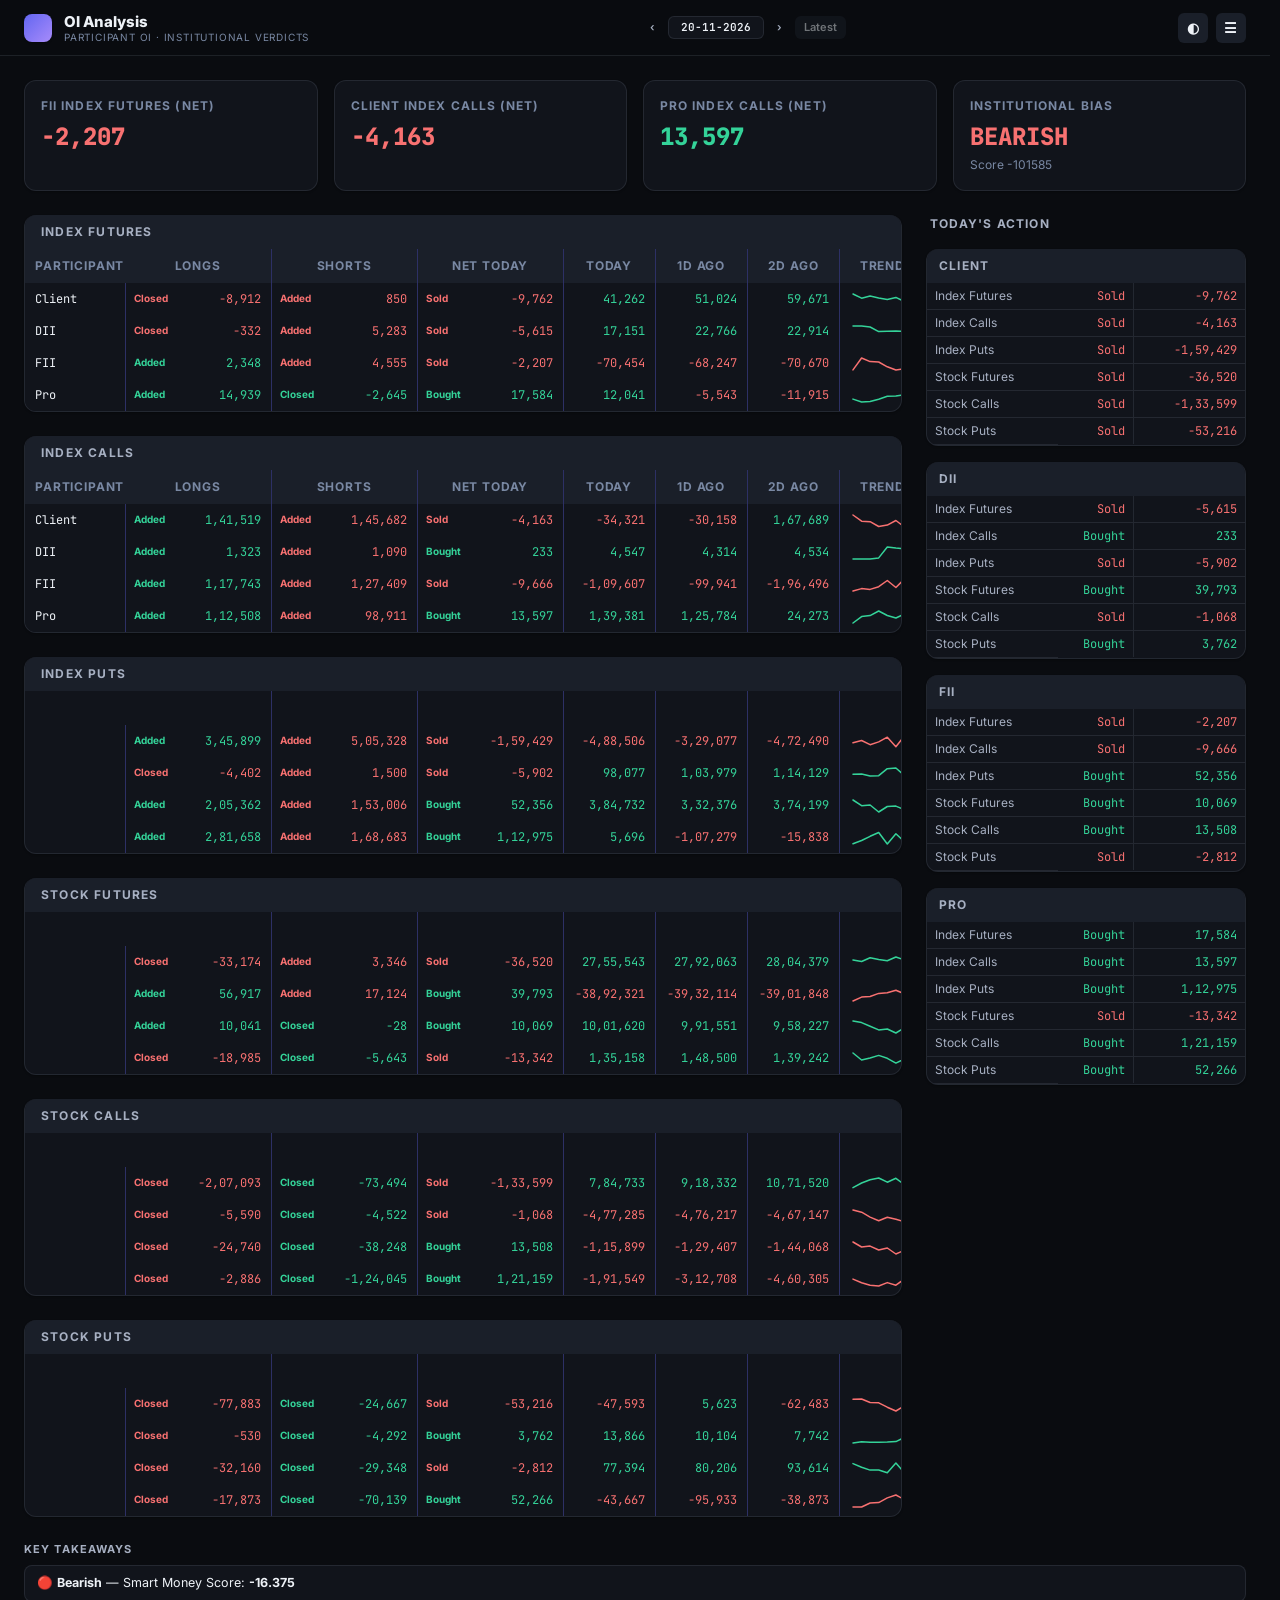
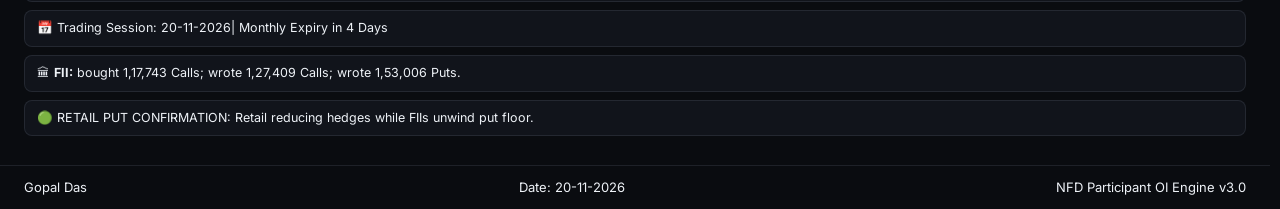
==== commit 328ffe8a: "Update daily market data" ====
--- a/index.html
+++ b/index.html
@@ -12,100 +12,100 @@
   <noscript><link href="https://fonts.googleapis.com/css2?family=Inter:wght@400;600;700;800&family=JetBrains+Mono:wght@400;700&display=optional" rel="stylesheet"></noscript>
   <meta name="robots" content="index, follow">
   <script type="application/json" id="inline-money-flow">{
-  "timestamp": "2026-11-19T14:31:05.210928+00:00",
+  "timestamp": "2026-11-20T14:31:09.931292+00:00",
   "executive_summary": {
-    "bias_label": "HIGH CONFIDENCE BULLISH",
-    "smart_money_score": 68.125,
-    "action_desc": "FII (and, to a lesser extent, Pro/DII) desks are aggressively covering Call shorts and building Put floors.",
+    "bias_label": "MODERATE BEARISH",
+    "smart_money_score": -16.375,
+    "action_desc": "Operators are capping upside via Call writing.",
     "score_breakdown": {
-      "fii_raw_score": 25,
+      "fii_raw_score": -25,
       "pro_raw_score": 25,
-      "dii_raw_score": 25,
+      "dii_raw_score": -5,
       "fii_weight": 1.0,
       "pro_weight": 0.6,
       "dii_weight": 0.4,
-      "weighted_clipped_before_adjustments": 50.0,
-      "trap_adjustment": 15,
-      "retail_confirmation_score": 0,
-      "fii_dii_modifier": 3.125,
+      "weighted_clipped_before_adjustments": -12.0,
+      "trap_adjustment": 0,
+      "retail_confirmation_score": -5,
+      "fii_dii_modifier": 0.625,
       "iv_modifier": 0.0
     }
   },
   "participant_summary": {
-    "date": "19-11-2026",
-    "prev_date": "18-11-2026",
-    "smart_money_score": 68.125,
-    "bias_label": "HIGH CONFIDENCE BULLISH",
-    "action_desc": "FII (and, to a lesser extent, Pro/DII) desks are aggressively covering Call shorts and building Put floors.",
-    "retail_trap_alarm": "RETAIL PUT TRAP ALERT: Retail buying puts while FIIs aggressively write puts.",
-    "trap_adjustment": 15,
-    "retail_confirmation_message": null,
-    "retail_confirmation_score": 0,
-    "fii_dii_modifier": 3.125,
+    "date": "20-11-2026",
+    "prev_date": "19-11-2026",
+    "smart_money_score": -16.375,
+    "bias_label": "MODERATE BEARISH",
+    "action_desc": "Operators are capping upside via Call writing.",
+    "retail_trap_alarm": null,
+    "trap_adjustment": 0,
+    "retail_confirmation_message": "RETAIL PUT CONFIRMATION: Retail reducing hedges while FIIs unwind put floor.",
+    "retail_confirmation_score": -5,
+    "fii_dii_modifier": 0.625,
     "iv_modifier_applied": 0.0,
-    "weighted_clipped_before_adjustments": 50.0,
-    "fii_fut_net_change": 2423.0,
-    "fii_fut_long_change": 8174.0,
-    "fii_fut_short_change": 5751.0,
-    "fii_ce_long_change": 51963.0,
-    "fii_ce_short_change": -44592.0,
-    "fii_ce_net_short_change": -96555.0,
-    "fii_pe_long_change": 181123.0,
-    "fii_pe_short_change": 222946.0,
-    "fii_pe_net_short_change": 41823.0,
-    "fii_raw_score": 25,
-    "fii_stk_fut_net_change": 33324.0,
-    "fii_stk_fut_long_change": 24574.0,
-    "fii_stk_fut_short_change": -8750.0,
-    "fii_stk_ce_net_change": -14661.0,
-    "fii_stk_pe_net_change": 13408.0,
-    "pro_fut_net_change": 6372.0,
-    "pro_fut_long_change": 6276.0,
-    "pro_fut_short_change": -96.0,
-    "pro_ce_long_change": -1201.0,
-    "pro_ce_short_change": -102712.0,
-    "pro_ce_net_short_change": -101511.0,
-    "pro_pe_long_change": 282739.0,
-    "pro_pe_short_change": 374180.0,
-    "pro_pe_net_short_change": 91441.0,
+    "weighted_clipped_before_adjustments": -12.0,
+    "fii_fut_net_change": -2207.0,
+    "fii_fut_long_change": 2348.0,
+    "fii_fut_short_change": 4555.0,
+    "fii_ce_long_change": 117743.0,
+    "fii_ce_short_change": 127409.0,
+    "fii_ce_net_short_change": 9666.0,
+    "fii_pe_long_change": 205362.0,
+    "fii_pe_short_change": 153006.0,
+    "fii_pe_net_short_change": -52356.0,
+    "fii_raw_score": -25,
+    "fii_stk_fut_net_change": 10069.0,
+    "fii_stk_fut_long_change": 10041.0,
+    "fii_stk_fut_short_change": -28.0,
+    "fii_stk_ce_net_change": -13508.0,
+    "fii_stk_pe_net_change": 2812.0,
+    "pro_fut_net_change": 17584.0,
+    "pro_fut_long_change": 14939.0,
+    "pro_fut_short_change": -2645.0,
+    "pro_ce_long_change": 112508.0,
+    "pro_ce_short_change": 98911.0,
+    "pro_ce_net_short_change": -13597.0,
+    "pro_pe_long_change": 281658.0,
+    "pro_pe_short_change": 168683.0,
+    "pro_pe_net_short_change": -112975.0,
     "pro_raw_score": 25,
-    "pro_stk_fut_net_change": 9258.0,
-    "pro_stk_fut_long_change": -10831.0,
-    "pro_stk_fut_short_change": -20089.0,
-    "pro_stk_ce_net_change": -147597.0,
-    "pro_stk_pe_net_change": 57060.0,
-    "dii_fut_net_change": -148.0,
-    "dii_fut_long_change": -357.0,
-    "dii_fut_short_change": -209.0,
-    "dii_ce_long_change": -470.0,
-    "dii_ce_short_change": -250.0,
-    "dii_ce_net_short_change": 220.0,
-    "dii_pe_long_change": -11150.0,
-    "dii_pe_short_change": -1000.0,
-    "dii_pe_net_short_change": 10150.0,
-    "dii_raw_score": 25,
-    "dii_stk_fut_net_change": -30266.0,
-    "dii_stk_fut_long_change": 14442.0,
-    "dii_stk_fut_short_change": 44708.0,
-    "dii_stk_ce_net_change": 9070.0,
-    "dii_stk_pe_net_change": -2362.0,
-    "client_ce_net_buy": -197847.0,
-    "client_pe_net_buy": 143413.0,
-    "client_ce_long_change": -263042.0,
-    "client_ce_short_change": -65195.0,
-    "client_pe_long_change": 1009026.0,
-    "client_pe_short_change": 865613.0,
-    "client_fut_net_change": -8647.0,
-    "client_fut_long_change": -7359.0,
-    "client_fut_short_change": 1288.0,
-    "client_stk_fut_net_change": -12316.0,
-    "client_stk_fut_long_change": -15322.0,
-    "client_stk_fut_short_change": -3006.0,
-    "client_stk_ce_net_change": 153188.0,
-    "client_stk_pe_net_change": -68106.0,
-    "fii_fut_net_carried": -68247.0,
-    "pro_fut_net_carried": -5543.0,
-    "dii_fut_net_carried": 22766.0,
+    "pro_stk_fut_net_change": -13342.0,
+    "pro_stk_fut_long_change": -18985.0,
+    "pro_stk_fut_short_change": -5643.0,
+    "pro_stk_ce_net_change": -121159.0,
+    "pro_stk_pe_net_change": -52266.0,
+    "dii_fut_net_change": -5615.0,
+    "dii_fut_long_change": -332.0,
+    "dii_fut_short_change": 5283.0,
+    "dii_ce_long_change": 1323.0,
+    "dii_ce_short_change": 1090.0,
+    "dii_ce_net_short_change": -233.0,
+    "dii_pe_long_change": -4402.0,
+    "dii_pe_short_change": 1500.0,
+    "dii_pe_net_short_change": 5902.0,
+    "dii_raw_score": -5,
+    "dii_stk_fut_net_change": 39793.0,
+    "dii_stk_fut_long_change": 56917.0,
+    "dii_stk_fut_short_change": 17124.0,
+    "dii_stk_ce_net_change": 1068.0,
+    "dii_stk_pe_net_change": -3762.0,
+    "client_ce_net_buy": -4163.0,
+    "client_pe_net_buy": -159429.0,
+    "client_ce_long_change": 141519.0,
+    "client_ce_short_change": 145682.0,
+    "client_pe_long_change": 345899.0,
+    "client_pe_short_change": 505328.0,
+    "client_fut_net_change": -9762.0,
+    "client_fut_long_change": -8912.0,
+    "client_fut_short_change": 850.0,
+    "client_stk_fut_net_change": -36520.0,
+    "client_stk_fut_long_change": -33174.0,
+    "client_stk_fut_short_change": 3346.0,
+    "client_stk_ce_net_change": 133599.0,
+    "client_stk_pe_net_change": 53216.0,
+    "fii_fut_net_carried": -70454.0,
+    "pro_fut_net_carried": 12041.0,
+    "dii_fut_net_carried": 17151.0,
     "weights": {
       "fii": 1.0,
       "pro": 0.6,
@@ -115,7 +115,7 @@
   },
   "score_history": [
     {
-      "date": "21-09-2026",
+      "date": "22-09-2026",
       "prev_date": null,
       "score": 0.0,
       "bias": "NEUTRAL / SIDEWAYS",
@@ -123,16 +123,6 @@
       "fiiRawScore": 0,
       "proRawScore": 0,
       "diiRawScore": 0
-    },
-    {
-      "date": "22-09-2026",
-      "prev_date": "21-09-2026",
-      "score": -3.125,
-      "bias": "NEUTRAL / SIDEWAYS",
-      "actionDesc": "Mixed operator signals — expecting rangebound consolidation.",
-      "fiiRawScore": -25,
-      "proRawScore": 25,
-      "diiRawScore": 25
     },
     {
       "date": "23-09-2026",
@@ -532,14 +522,24 @@
       "actionDesc": "FII (and, to a lesser extent, Pro/DII) desks are aggressively covering Call shorts and building Put floors.",
       "fiiRawScore": 25,
       "proRawScore": 25,
-      "diiRawScore": 25,
+      "diiRawScore": 25
+    },
+    {
+      "date": "20-11-2026",
+      "prev_date": "19-11-2026",
+      "score": -16.375,
+      "bias": "MODERATE BEARISH",
+      "actionDesc": "Operators are capping upside via Call writing.",
+      "fiiRawScore": -25,
+      "proRawScore": 25,
+      "diiRawScore": -5,
       "ivModifier": 0.0
     }
   ],
   "verdict": {
-    "score": 68.125,
-    "bias": "HIGH CONFIDENCE BULLISH",
-    "actionDesc": "FII (and, to a lesser extent, Pro/DII) desks are aggressively covering Call shorts and building Put floors.",
+    "score": -16.375,
+    "bias": "MODERATE BEARISH",
+    "actionDesc": "Operators are capping upside via Call writing.",
     "scoreBreakdown": {
       "fii": 1.0,
       "pro": 0.6,
@@ -550,113 +550,113 @@
   "participants": {
     "fii": {
       "futures": {
-        "net": 2423.0,
-        "long": 8174.0,
-        "short": 5751.0,
-        "stockNet": 33324.0,
-        "stockLong": 24574.0,
-        "stockShort": -8750.0,
-        "netCarried": -68247.0
+        "net": -2207.0,
+        "long": 2348.0,
+        "short": 4555.0,
+        "stockNet": 10069.0,
+        "stockLong": 10041.0,
+        "stockShort": -28.0,
+        "netCarried": -70454.0
       },
       "options": {
         "ce": {
-          "long": 51963.0,
-          "short": -44592.0,
-          "netShort": -96555.0
+          "long": 117743.0,
+          "short": 127409.0,
+          "netShort": 9666.0
         },
         "pe": {
-          "long": 181123.0,
-          "short": 222946.0,
-          "netShort": 41823.0
+          "long": 205362.0,
+          "short": 153006.0,
+          "netShort": -52356.0
         },
-        "stkCeNet": -14661.0,
-        "stkPeNet": 13408.0
+        "stkCeNet": -13508.0,
+        "stkPeNet": 2812.0
       },
-      "rawScore": 25
+      "rawScore": -25
     },
     "pro": {
       "futures": {
-        "net": 6372.0,
-        "long": 6276.0,
-        "short": -96.0,
-        "stockNet": 9258.0,
-        "stockLong": -10831.0,
-        "stockShort": -20089.0,
-        "netCarried": -5543.0
+        "net": 17584.0,
+        "long": 14939.0,
+        "short": -2645.0,
+        "stockNet": -13342.0,
+        "stockLong": -18985.0,
+        "stockShort": -5643.0,
+        "netCarried": 12041.0
       },
       "options": {
         "ce": {
-          "long": -1201.0,
-          "short": -102712.0,
-          "netShort": -101511.0
+          "long": 112508.0,
+          "short": 98911.0,
+          "netShort": -13597.0
         },
         "pe": {
-          "long": 282739.0,
-          "short": 374180.0,
-          "netShort": 91441.0
+          "long": 281658.0,
+          "short": 168683.0,
+          "netShort": -112975.0
         },
-        "stkCeNet": -147597.0,
-        "stkPeNet": 57060.0
+        "stkCeNet": -121159.0,
+        "stkPeNet": -52266.0
       },
       "rawScore": 25
     },
     "dii": {
       "futures": {
-        "net": -148.0,
-        "long": -357.0,
-        "short": -209.0,
-        "stockNet": -30266.0,
-        "stockLong": 14442.0,
-        "stockShort": 44708.0,
-        "netCarried": 22766.0
+        "net": -5615.0,
+        "long": -332.0,
+        "short": 5283.0,
+        "stockNet": 39793.0,
+        "stockLong": 56917.0,
+        "stockShort": 17124.0,
+        "netCarried": 17151.0
       },
       "options": {
         "ce": {
-          "long": -470.0,
-          "short": -250.0,
-          "netShort": 220.0
+          "long": 1323.0,
+          "short": 1090.0,
+          "netShort": -233.0
         },
         "pe": {
-          "long": -11150.0,
-          "short": -1000.0,
-          "netShort": 10150.0
+          "long": -4402.0,
+          "short": 1500.0,
+          "netShort": 5902.0
         },
-        "stkCeNet": 9070.0,
-        "stkPeNet": -2362.0
+        "stkCeNet": 1068.0,
+        "stkPeNet": -3762.0
       },
-      "rawScore": 25
+      "rawScore": -5
     },
     "client": {
       "futures": {
-        "net": -8647.0,
-        "long": -7359.0,
-        "short": 1288.0,
-        "stockNet": -12316.0,
-        "stockLong": -15322.0,
-        "stockShort": -3006.0,
+        "net": -9762.0,
+        "long": -8912.0,
+        "short": 850.0,
+        "stockNet": -36520.0,
+        "stockLong": -33174.0,
+        "stockShort": 3346.0,
         "netCarried": 0
       },
       "options": {
         "ce": {
-          "long": -263042.0,
-          "short": -65195.0,
-          "netBuy": -197847.0
+          "long": 141519.0,
+          "short": 145682.0,
+          "netBuy": -4163.0
         },
         "pe": {
-          "long": 1009026.0,
-          "short": 865613.0,
-          "netBuy": 143413.0
+          "long": 345899.0,
+          "short": 505328.0,
+          "netBuy": -159429.0
         },
-        "stkCeNet": 153188.0,
-        "stkPeNet": -68106.0
+        "stkCeNet": 133599.0,
+        "stkPeNet": 53216.0
       }
     }
   },
   "retail": {
-    "trapAlarm": "RETAIL PUT TRAP ALERT: Retail buying puts while FIIs aggressively write puts.",
-    "confirmationMessage": null,
-    "confirmationScore": 0,
-    "adjustment": 15
+    "trapAlarm": null,
+    "confirmationMessage": "RETAIL PUT CONFIRMATION: Retail reducing hedges while FIIs unwind put floor.",
+    "confirmationScore": -5,
+    "adjustment": 0
   },
   "weights": {
     "fii": 1.0,
@@ -680,595 +680,23 @@
   "conviction": {
     "NIFTY": {
       "dates": [
-        "2026-11-13",
         "2026-11-16",
         "2026-11-17",
         "2026-11-18",
-        "2026-11-19"
+        "2026-11-19",
+        "2026-11-20"
       ],
-      "strikes": [
-        {
-          "strike": 24800,
-          "ce_oi_history": [
-            10596
-          ],
-          "pe_oi_history": [
-            98861
-          ],
-          "today_ce_doi": -24,
-          "today_pe_doi": 8615,
-          "ce_trend_delta": -24,
-          "ce_conviction": "STABLE",
-          "pe_trend_delta": 8615,
-          "pe_conviction": "PE BUILDING",
-          "ce_alignment": "NEUTRAL",
-          "pe_alignment": "ALIGNED",
-          "ce_flow_attr": "--",
-          "pe_flow_attr": "FII FLOOR"
-        },
-        {
-          "strike": 24850,
-          "ce_oi_history": [
-            2178
-          ],
-          "pe_oi_history": [
-            42519
-          ],
-          "today_ce_doi": -521,
-          "today_pe_doi": 9923,
-          "ce_trend_delta": -521,
-          "ce_conviction": "STABLE",
-          "pe_trend_delta": 9923,
-          "pe_conviction": "PE BUILDING",
-          "ce_alignment": "NEUTRAL",
-          "pe_alignment": "ALIGNED",
-          "ce_flow_attr": "--",
-          "pe_flow_attr": "FII FLOOR"
-        },
-        {
-          "strike": 24900,
-          "ce_oi_history": [
-            10647
-          ],
-          "pe_oi_history": [
-            69253
-          ],
-          "today_ce_doi": 170,
-          "today_pe_doi": 8102,
-          "ce_trend_delta": 170,
-          "ce_conviction": "STABLE",
-          "pe_trend_delta": 8102,
-          "pe_conviction": "PE BUILDING",
-          "ce_alignment": "NEUTRAL",
-          "pe_alignment": "ALIGNED",
-          "ce_flow_attr": "--",
-          "pe_flow_attr": "FII FLOOR"
-        },
-        {
-          "strike": 24950,
-          "ce_oi_history": [
-            3428
-          ],
-          "pe_oi_history": [
-            36862
-          ],
-          "today_ce_doi": 116,
-          "today_pe_doi": 5454,
-          "ce_trend_delta": 116,
-          "ce_conviction": "STABLE",
-          "pe_trend_delta": 5454,
-          "pe_conviction": "PE BUILDING",
-          "ce_alignment": "NEUTRAL",
-          "pe_alignment": "ALIGNED",
-          "ce_flow_attr": "--",
-          "pe_flow_attr": "FII FLOOR"
-        },
-        {
-          "strike": 25000,
-          "ce_oi_history": [
-            41468
-          ],
-          "pe_oi_history": [
-            125027
-          ],
-          "today_ce_doi": 1639,
-          "today_pe_doi": 4304,
-          "ce_trend_delta": 1639,
-          "ce_conviction": "STABLE",
-          "pe_trend_delta": 4304,
-          "pe_conviction": "PE BUILDING",
-          "ce_alignment": "NEUTRAL",
-          "pe_alignment": "ALIGNED",
-          "ce_flow_attr": "--",
-          "pe_flow_attr": "--"
-        },
-        {
-          "strike": 25050,
-          "ce_oi_history": [
-            16852
-          ],
-          "pe_oi_history": [
-            41665
-          ],
-          "today_ce_doi": 10730,
-          "today_pe_doi": 22288,
-          "ce_trend_delta": 10730,
-          "ce_conviction": "CE BUILDING",
-          "pe_trend_delta": 22288,
-          "pe_conviction": "PE BUILDING",
-          "ce_alignment": "OPPOSED",
-          "pe_alignment": "ALIGNED",
-          "ce_flow_attr": "WRITING",
-          "pe_flow_attr": "FII FLOOR"
-        },
-        {
-          "strike": 25100,
-          "ce_oi_history": [
-            68617
-          ],
-          "pe_oi_history": [
-            112352
-          ],
-          "today_ce_doi": 54747,
-          "today_pe_doi": 58446,
-          "ce_trend_delta": 54747,
-          "ce_conviction": "HARD RESISTANCE",
-          "pe_trend_delta": 58446,
-          "pe_conviction": "SOLID FLOOR",
-          "ce_alignment": "OPPOSED",
-          "pe_alignment": "ALIGNED",
-          "ce_flow_attr": "WRITING",
-          "pe_flow_attr": "FII FLOOR"
-        },
-        {
-          "strike": 25150,
-          "ce_oi_history": [
-            55066
-          ],
-          "pe_oi_history": [
-            48369
-          ],
-          "today_ce_doi": 46437,
-          "today_pe_doi": 23849,
-          "ce_trend_delta": 46437,
-          "ce_conviction": "HARD RESISTANCE",
-          "pe_trend_delta": 23849,
-          "pe_conviction": "PE BUILDING",
-          "ce_alignment": "OPPOSED",
-          "pe_alignment": "ALIGNED",
-          "ce_flow_attr": "WRITING",
-          "pe_flow_attr": "FII FLOOR"
-        },
-        {
-          "strike": 25200,
-          "ce_oi_history": [
-            129478
-          ],
-          "pe_oi_history": [
-            73301
-          ],
-          "today_ce_doi": 88015,
-          "today_pe_doi": 17356,
-          "ce_trend_delta": 88015,
-          "ce_conviction": "HARD RESISTANCE",
-          "pe_trend_delta": 17356,
-          "pe_conviction": "PE BUILDING",
-          "ce_alignment": "OPPOSED",
-          "pe_alignment": "ALIGNED",
-          "ce_flow_attr": "WRITING",
-          "pe_flow_attr": "FII FLOOR"
-        },
-        {
-          "strike": 25250,
-          "ce_oi_history": [
-            64902
-          ],
-          "pe_oi_history": [
-            16228
-          ],
-          "today_ce_doi": 16649,
-          "today_pe_doi": -23343,
-          "ce_trend_delta": 16649,
-          "ce_conviction": "CE BUILDING",
-          "pe_trend_delta": -23343,
-          "pe_conviction": "PE UNWINDING",
-          "ce_alignment": "OPPOSED",
-          "pe_alignment": "OPPOSED",
-          "ce_flow_attr": "WRITING",
-          "pe_flow_attr": "UNWINDING"
-        },
-        {
-          "strike": 25300,
-          "ce_oi_history": [
-            118144
-          ],
-          "pe_oi_history": [
-            33421
-          ],
-          "today_ce_doi": 9644,
-          "today_pe_doi": -32266,
-          "ce_trend_delta": 9644,
-          "ce_conviction": "CE BUILDING",
-          "pe_trend_delta": -32266,
-          "pe_conviction": "PE UNWINDING",
-          "ce_alignment": "OPPOSED",
-          "pe_alignment": "OPPOSED",
-          "ce_flow_attr": "WRITING",
-          "pe_flow_attr": "UNWINDING"
-        },
-        {
-          "strike": 25350,
-          "ce_oi_history": [
-            76134
-          ],
-          "pe_oi_history": [
-            15256
-          ],
-          "today_ce_doi": 2481,
-          "today_pe_doi": -16026,
-          "ce_trend_delta": 2481,
-          "ce_conviction": "STABLE",
-          "pe_trend_delta": -16026,
-          "pe_conviction": "PE UNWINDING",
-          "ce_alignment": "NEUTRAL",
-          "pe_alignment": "OPPOSED",
-          "ce_flow_attr": "--",
-          "pe_flow_attr": "UNWINDING"
-        },
-        {
-          "strike": 25400,
-          "ce_oi_history": [
-            131635
-          ],
-          "pe_oi_history": [
-            19863
-          ],
-          "today_ce_doi": 22264,
-          "today_pe_doi": -7728,
-          "ce_trend_delta": 22264,
-          "ce_conviction": "CE BUILDING",
-          "pe_trend_delta": -7728,
-          "pe_conviction": "PE UNWINDING",
-          "ce_alignment": "OPPOSED",
-          "pe_alignment": "OPPOSED",
-          "ce_flow_attr": "WRITING",
-          "pe_flow_attr": "UNWINDING"
-        },
-        {
-          "strike": 25450,
-          "ce_oi_history": [
-            49132
-          ],
-          "pe_oi_history": [
-            3166
-          ],
-          "today_ce_doi": 11585,
-          "today_pe_doi": -1883,
-          "ce_trend_delta": 11585,
-          "ce_conviction": "CE BUILDING",
-          "pe_trend_delta": -1883,
-          "pe_conviction": "PE UNWINDING",
-          "ce_alignment": "OPPOSED",
-          "pe_alignment": "OPPOSED",
-          "ce_flow_attr": "WRITING",
-          "pe_flow_attr": "--"
-        },
-        {
-          "strike": 25500,
-          "ce_oi_history": [
-            163385
-          ],
-          "pe_oi_history": [
-            23165
-          ],
-          "today_ce_doi": 19004,
-          "today_pe_doi": -3613,
-          "ce_trend_delta": 19004,
-          "ce_conviction": "CE BUILDING",
-          "pe_trend_delta": -3613,
-          "pe_conviction": "PE UNWINDING",
-          "ce_alignment": "OPPOSED",
-          "pe_alignment": "OPPOSED",
-          "ce_flow_attr": "WRITING",
-          "pe_flow_attr": "--"
-        }
-      ]
+      "strikes": []
     },
     "BANKNIFTY": {
       "dates": [
-        "2026-11-13",
         "2026-11-16",
         "2026-11-17",
         "2026-11-18",
-        "2026-11-19"
+        "2026-11-19",
+        "2026-11-20"
       ],
-      "strikes": [
-        {
-          "strike": 60300,
-          "ce_oi_history": [
-            1198
-          ],
-          "pe_oi_history": [
-            2687
-          ],
-          "today_ce_doi": 43,
-          "today_pe_doi": 198,
-          "ce_trend_delta": 43,
-          "ce_conviction": "STABLE",
-          "pe_trend_delta": 198,
-          "pe_conviction": "STABLE",
-          "ce_alignment": "NEUTRAL",
-          "pe_alignment": "NEUTRAL",
-          "ce_flow_attr": "--",
-          "pe_flow_attr": "--"
-        },
-        {
-          "strike": 60400,
-          "ce_oi_history": [
-            843
-          ],
-          "pe_oi_history": [
-            2696
-          ],
-          "today_ce_doi": -8,
-          "today_pe_doi": 305,
-          "ce_trend_delta": -8,
-          "ce_conviction": "STABLE",
-          "pe_trend_delta": 305,
-          "pe_conviction": "PE BUILDING",
-          "ce_alignment": "NEUTRAL",
-          "pe_alignment": "ALIGNED",
-          "ce_flow_attr": "--",
-          "pe_flow_attr": "--"
-        },
-        {
-          "strike": 60500,
-          "ce_oi_history": [
-            26057
-          ],
-          "pe_oi_history": [
-            41327
-          ],
-          "today_ce_doi": -8402,
-          "today_pe_doi": 2059,
-          "ce_trend_delta": -8402,
-          "ce_conviction": "CE UNWINDING",
-          "pe_trend_delta": 2059,
-          "pe_conviction": "PE BUILDING",
-          "ce_alignment": "ALIGNED",
-          "pe_alignment": "ALIGNED",
-          "ce_flow_attr": "COVERING",
-          "pe_flow_attr": "--"
-        },
-        {
-          "strike": 60600,
-          "ce_oi_history": [
-            1204
-          ],
-          "pe_oi_history": [
-            2860
-          ],
-          "today_ce_doi": 91,
-          "today_pe_doi": -240,
-          "ce_trend_delta": 91,
-          "ce_conviction": "STABLE",
-          "pe_trend_delta": -240,
-          "pe_conviction": "PE UNWINDING",
-          "ce_alignment": "NEUTRAL",
-          "pe_alignment": "OPPOSED",
-          "ce_flow_attr": "--",
-          "pe_flow_attr": "--"
-        },
-        {
-          "strike": 60700,
-          "ce_oi_history": [
-            1826
-          ],
-          "pe_oi_history": [
-            3569
-          ],
-          "today_ce_doi": 180,
-          "today_pe_doi": 483,
-          "ce_trend_delta": 180,
-          "ce_conviction": "STABLE",
-          "pe_trend_delta": 483,
-          "pe_conviction": "PE BUILDING",
-          "ce_alignment": "NEUTRAL",
-          "pe_alignment": "ALIGNED",
-          "ce_flow_attr": "--",
-          "pe_flow_attr": "--"
-        },
-        {
-          "strike": 60800,
-          "ce_oi_history": [
-            3394
-          ],
-          "pe_oi_history": [
-            5568
-          ],
-          "today_ce_doi": 787,
-          "today_pe_doi": 1651,
-          "ce_trend_delta": 787,
-          "ce_conviction": "CE BUILDING",
-          "pe_trend_delta": 1651,
-          "pe_conviction": "PE BUILDING",
-          "ce_alignment": "OPPOSED",
-          "pe_alignment": "ALIGNED",
-          "ce_flow_attr": "--",
-          "pe_flow_attr": "--"
-        },
-        {
-          "strike": 60900,
-          "ce_oi_history": [
-            3992
-          ],
-          "pe_oi_history": [
-            4634
-          ],
-          "today_ce_doi": 2369,
-          "today_pe_doi": 2454,
-          "ce_trend_delta": 2369,
-          "ce_conviction": "CE BUILDING",
-          "pe_trend_delta": 2454,
-          "pe_conviction": "PE BUILDING",
-          "ce_alignment": "OPPOSED",
-          "pe_alignment": "ALIGNED",
-          "ce_flow_attr": "--",
-          "pe_flow_attr": "--"
-        },
-        {
-          "strike": 61000,
-          "ce_oi_history": [
-            29524
-          ],
-          "pe_oi_history": [
-            26538
-          ],
-          "today_ce_doi": 6603,
-          "today_pe_doi": 2059,
-          "ce_trend_delta": 6603,
-          "ce_conviction": "HARD RESISTANCE",
-          "pe_trend_delta": 2059,
-          "pe_conviction": "PE BUILDING",
-          "ce_alignment": "OPPOSED",
-          "pe_alignment": "ALIGNED",
-          "ce_flow_attr": "WRITING",
-          "pe_flow_attr": "--"
-        },
-        {
-          "strike": 61100,
-          "ce_oi_history": [
-            4690
-          ],
-          "pe_oi_history": [
-            2046
-          ],
-          "today_ce_doi": 1940,
-          "today_pe_doi": -867,
-          "ce_trend_delta": 1940,
-          "ce_conviction": "CE BUILDING",
-          "pe_trend_delta": -867,
-          "pe_conviction": "PE UNWINDING",
-          "ce_alignment": "OPPOSED",
-          "pe_alignment": "OPPOSED",
-          "ce_flow_attr": "--",
-          "pe_flow_attr": "--"
-        },
-        {
-          "strike": 61200,
-          "ce_oi_history": [
-            5570
-          ],
-          "pe_oi_history": [
-            2646
-          ],
-          "today_ce_doi": 213,
-          "today_pe_doi": -1525,
-          "ce_trend_delta": 213,
-          "ce_conviction": "STABLE",
-          "pe_trend_delta": -1525,
-          "pe_conviction": "PE UNWINDING",
-          "ce_alignment": "NEUTRAL",
-          "pe_alignment": "OPPOSED",
-          "ce_flow_attr": "--",
-          "pe_flow_attr": "--"
-        },
-        {
-          "strike": 61300,
-          "ce_oi_history": [
-            6846
-          ],
-          "pe_oi_history": [
-            2942
-          ],
-          "today_ce_doi": -1079,
-          "today_pe_doi": -1802,
-          "ce_trend_delta": -1079,
-          "ce_conviction": "CE UNWINDING",
-          "pe_trend_delta": -1802,
-          "pe_conviction": "PE UNWINDING",
-          "ce_alignment": "ALIGNED",
-          "pe_alignment": "OPPOSED",
-          "ce_flow_attr": "--",
-          "pe_flow_attr": "--"
-        },
-        {
-          "strike": 61400,
-          "ce_oi_history": [
-            4579
-          ],
-          "pe_oi_history": [
-            1555
-          ],
-          "today_ce_doi": -2100,
-          "today_pe_doi": -1637,
-          "ce_trend_delta": -2100,
-          "ce_conviction": "CE UNWINDING",
-          "pe_trend_delta": -1637,
-          "pe_conviction": "PE UNWINDING",
-          "ce_alignment": "ALIGNED",
-          "pe_alignment": "OPPOSED",
-          "ce_flow_attr": "--",
-          "pe_flow_attr": "--"
-        },
-        {
-          "strike": 61500,
-          "ce_oi_history": [
-            16449
-          ],
-          "pe_oi_history": [
-            6071
-          ],
-          "today_ce_doi": -2528,
-          "today_pe_doi": -6779,
-          "ce_trend_delta": -2528,
-          "ce_conviction": "CE UNWINDING",
-          "pe_trend_delta": -6779,
-          "pe_conviction": "PE UNWINDING",
-          "ce_alignment": "ALIGNED",
-          "pe_alignment": "OPPOSED",
-          "ce_flow_attr": "--",
-          "pe_flow_attr": "UNWINDING"
-        },
-        {
-          "strike": 61600,
-          "ce_oi_history": [
-            2944
-          ],
-          "pe_oi_history": [
-            406
-          ],
-          "today_ce_doi": -1270,
-          "today_pe_doi": -332,
-          "ce_trend_delta": -1270,
-          "ce_conviction": "CE UNWINDING",
-          "pe_trend_delta": -332,
-          "pe_conviction": "PE UNWINDING",
-          "ce_alignment": "ALIGNED",
-          "pe_alignment": "OPPOSED",
-          "ce_flow_attr": "--",
-          "pe_flow_attr": "--"
-        },
-        {
-          "strike": 61700,
-          "ce_oi_history": [
-            2901
-          ],
-          "pe_oi_history": [
-            277
-          ],
-          "today_ce_doi": -328,
-          "today_pe_doi": -133,
-          "ce_trend_delta": -328,
-          "ce_conviction": "CE UNWINDING",
-          "pe_trend_delta": -133,
-          "pe_conviction": "STABLE",
-          "ce_alignment": "ALIGNED",
-          "pe_alignment": "NEUTRAL",
-          "ce_flow_attr": "--",
-          "pe_flow_attr": "--"
-        }
-      ]
+      "strikes": []
     }
   },
   "divergence": [],
@@ -1306,8 +734,8 @@
     </div>
   </header>
   <main class="app-main">
-    <section id="view-gross" class="view active"><!-- PRERENDER:gross --><div class="noscript-fallback"><section class="kpi-bar"><div class="kpi-card"><div class="kpi-header">FII Index Futures (Net)</div><div class="kpi-value pos-up">2,423</div></div><div class="kpi-card"><div class="kpi-header">Client Index Calls (Net)</div><div class="kpi-value pos-down">-1,97,847</div></div><div class="kpi-card"><div class="kpi-header">Pro Index Calls (Net)</div><div class="kpi-value pos-up">1,01,511</div></div><div class="kpi-card"><div class="kpi-header">Institutional Bias</div><div class="kpi-value pos-up">BULLISH</div><div class="kpi-sub">Score +195375</div></div></section><main class="dash-grid"><div class="main-col"><div class="instrument-block"><div class="block-header">Index Futures</div><div class="table-scroll"><table class="data-table oi-table"><colgroup><col class="col-participant"><col class="col-label"><col class="col-value"><col class="col-label"><col class="col-value"><col class="col-label"><col class="col-value"><col class="col-value"><col class="col-value"><col class="col-value"><col class="col-spark"></colgroup><thead><tr><th class="sticky-col-first">Participant</th><th colspan="2">Longs</th><th colspan="2">Shorts</th><th colspan="2">Net Today</th><th>Today</th><th>1D Ago</th><th>2D Ago</th><th>Trend</th></tr></thead><tbody><tr><td class="sticky-col-first participant">Client</td><td class="action-label pos-down">Closed</td><td class="pos-down">-7,359</td><td class="action-label pos-down">Added</td><td class="pos-down">1,288</td><td class="action-label pos-down">Sold</td><td class="pos-down">-8,647</td><td class="pos-up">51,024</td><td class="pos-up">59,671</td><td class="pos-up">55,294</td><td class="spark-cell">—</td></tr><tr><td class="sticky-col-first participant">DII</td><td class="action-label pos-down">Closed</td><td class="pos-down">-357</td><td class="action-label pos-up">Closed</td><td class="pos-up">-209</td><td class="action-label pos-down">Sold</td><td class="pos-down">-148</td><td class="pos-up">22,766</td><td class="pos-up">22,914</td><td class="pos-up">22,739</td><td class="spark-cell">—</td></tr><tr><td class="sticky-col-first participant">FII</td><td class="action-label pos-up">Added</td><td class="pos-up">8,174</td><td class="action-label pos-down">Added</td><td class="pos-down">5,751</td><td class="action-label pos-up">Bought</td><td class="pos-up">2,423</td><td class="pos-down">-68,247</td><td class="pos-down">-70,670</td><td class="pos-down">-65,123</td><td class="spark-cell">—</td></tr><tr><td class="sticky-col-first participant">Pro</td><td class="action-label pos-up">Added</td><td class="pos-up">6,276</td><td class="action-label pos-up">Closed</td><td class="pos-up">-96</td><td class="action-label pos-up">Bought</td><td class="pos-up">6,372</td><td class="pos-down">-5,543</td><td class="pos-down">-11,915</td><td class="pos-down">-12,910</td><td class="spark-cell">—</td></tr></tbody></table></div></div> <div class="instrument-block"><div class="block-header">Index Calls</div><div class="table-scroll"><table class="data-table oi-table"><colgroup><col class="col-participant"><col class="col-label"><col class="col-value"><col class="col-label"><col class="col-value"><col class="col-label"><col class="col-value"><col class="col-value"><col class="col-value"><col class="col-value"><col class="col-spark"></colgroup><thead><tr><th class="sticky-col-first">Participant</th><th colspan="2">Longs</th><th colspan="2">Shorts</th><th colspan="2">Net Today</th><th>Today</th><th>1D Ago</th><th>2D Ago</th><th>Trend</th></tr></thead><tbody><tr><td class="sticky-col-first participant">Client</td><td class="action-label pos-down">Closed</td><td class="pos-down">-2,63,042</td><td class="action-label pos-up">Closed</td><td class="pos-up">-65,195</td><td class="action-label pos-down">Sold</td><td class="pos-down">-1,97,847</td><td class="pos-down">-30,158</td><td class="pos-up">1,67,689</td><td class="pos-up">23,684</td><td class="spark-cell">—</td></tr><tr><td class="sticky-col-first participant">DII</td><td class="action-label pos-down">Closed</td><td class="pos-down">-470</td><td class="action-label pos-up">Closed</td><td class="pos-up">-250</td><td class="action-label pos-down">Sold</td><td class="pos-down">-220</td><td class="pos-up">4,314</td><td class="pos-up">4,534</td><td class="pos-up">4,864</td><td class="spark-cell">—</td></tr><tr><td class="sticky-col-first participant">FII</td><td class="action-label pos-up">Added</td><td class="pos-up">51,963</td><td class="action-label pos-up">Closed</td><td class="pos-up">-44,592</td><td class="action-label pos-up">Bought</td><td class="pos-up">96,555</td><td class="pos-down">-99,941</td><td class="pos-down">-1,96,496</td><td class="pos-down">-1,16,830</td><td class="spark-cell">—</td></tr><tr><td class="sticky-col-first participant">Pro</td><td class="action-label pos-down">Closed</td><td class="pos-down">-1,201</td><td class="action-label pos-up">Closed</td><td class="pos-up">-1,02,712</td><td class="action-label pos-up">Bought</td><td class="pos-up">1,01,511</td><td class="pos-up">1,25,784</td><td class="pos-up">24,273</td><td class="pos-up">88,282</td><td class="spark-cell">—</td></tr></tbody></table></div></div> <div class="instrument-block"><div class="block-header">Index Puts</div><div class="table-scroll"><table class="data-table oi-table"><colgroup><col class="col-participant"><col class="col-label"><col class="col-value"><col class="col-label"><col class="col-value"><col class="col-label"><col class="col-value"><col class="col-value"><col class="col-value"><col class="col-value"><col class="col-spark"></colgroup><thead><tr><th class="sticky-col-first">Participant</th><th colspan="2">Longs</th><th colspan="2">Shorts</th><th colspan="2">Net Today</th><th>Today</th><th>1D Ago</th><th>2D Ago</th><th>Trend</th></tr></thead><tbody><tr><td class="sticky-col-first participant">Client</td><td class="action-label pos-up">Added</td><td class="pos-up">10,09,026</td><td class="action-label pos-down">Added</td><td class="pos-down">8,65,613</td><td class="action-label pos-up">Bought</td><td class="pos-up">1,43,413</td><td class="pos-down">-3,29,077</td><td class="pos-down">-4,72,490</td><td class="pos-down">-3,45,115</td><td class="spark-cell">—</td></tr><tr><td class="sticky-col-first participant">DII</td><td class="action-label pos-down">Closed</td><td class="pos-down">-11,150</td><td class="action-label pos-up">Closed</td><td class="pos-up">-1,000</td><td class="action-label pos-down">Sold</td><td class="pos-down">-10,150</td><td class="pos-up">1,03,979</td><td class="pos-up">1,14,129</td><td class="pos-up">1,13,154</td><td class="spark-cell">—</td></tr><tr><td class="sticky-col-first participant">FII</td><td class="action-label pos-up">Added</td><td class="pos-up">1,81,123</td><td class="action-label pos-down">Added</td><td class="pos-down">2,22,946</td><td class="action-label pos-down">Sold</td><td class="pos-down">-41,823</td><td class="pos-up">3,32,376</td><td class="pos-up">3,74,199</td><td class="pos-up">3,69,613</td><td class="spark-cell">—</td></tr><tr><td class="sticky-col-first participant">Pro</td><td class="action-label pos-up">Added</td><td class="pos-up">2,82,739</td><td class="action-label pos-down">Added</td><td class="pos-down">3,74,180</td><td class="action-label pos-down">Sold</td><td class="pos-down">-91,441</td><td class="pos-down">-1,07,279</td><td class="pos-down">-15,838</td><td class="pos-down">-1,37,652</td><td class="spark-cell">—</td></tr></tbody></table></div></div> <div class="instrument-block"><div class="block-header">Stock Futures</div><div class="table-scroll"><table class="data-table oi-table"><colgroup><col class="col-participant"><col class="col-label"><col class="col-value"><col class="col-label"><col class="col-value"><col class="col-label"><col class="col-value"><col class="col-value"><col class="col-value"><col class="col-value"><col class="col-spark"></colgroup><thead><tr><th class="sticky-col-first">Participant</th><th colspan="2">Longs</th><th colspan="2">Shorts</th><th colspan="2">Net Today</th><th>Today</th><th>1D Ago</th><th>2D Ago</th><th>Trend</th></tr></thead><tbody><tr><td class="sticky-col-first participant">Client</td><td class="action-label pos-down">Closed</td><td class="pos-down">-15,322</td><td class="action-label pos-up">Closed</td><td class="pos-up">-3,006</td><td class="action-label pos-down">Sold</td><td class="pos-down">-12,316</td><td class="pos-up">27,92,063</td><td class="pos-up">28,04,379</td><td class="pos-up">27,88,948</td><td class="spark-cell">—</td></tr><tr><td class="sticky-col-first participant">DII</td><td class="action-label pos-up">Added</td><td class="pos-up">14,442</td><td class="action-label pos-down">Added</td><td class="pos-down">44,708</td><td class="action-label pos-down">Sold</td><td class="pos-down">-30,266</td><td class="pos-down">-39,32,114</td><td class="pos-down">-39,01,848</td><td class="pos-down">-39,22,860</td><td class="spark-cell">—</td></tr><tr><td class="sticky-col-first participant">FII</td><td class="action-label pos-up">Added</td><td class="pos-up">24,574</td><td class="action-label pos-up">Closed</td><td class="pos-up">-8,750</td><td class="action-label pos-up">Bought</td><td class="pos-up">33,324</td><td class="pos-up">9,91,551</td><td class="pos-up">9,58,227</td><td class="pos-up">9,84,245</td><td class="spark-cell">—</td></tr><tr><td class="sticky-col-first participant">Pro</td><td class="action-label pos-down">Closed</td><td class="pos-down">-10,831</td><td class="action-label pos-up">Closed</td><td class="pos-up">-20,089</td><td class="action-label pos-up">Bought</td><td class="pos-up">9,258</td><td class="pos-up">1,48,500</td><td class="pos-up">1,39,242</td><td class="pos-up">1,49,667</td><td class="spark-cell">—</td></tr></tbody></table></div></div> <div class="instrument-block"><div class="block-header">Stock Calls</div><div class="table-scroll"><table class="data-table oi-table"><colgroup><col class="col-participant"><col class="col-label"><col class="col-value"><col class="col-label"><col class="col-value"><col class="col-label"><col class="col-value"><col class="col-value"><col class="col-value"><col class="col-value"><col class="col-spark"></colgroup><thead><tr><th class="sticky-col-first">Participant</th><th colspan="2">Longs</th><th colspan="2">Shorts</th><th colspan="2">Net Today</th><th>Today</th><th>1D Ago</th><th>2D Ago</th><th>Trend</th></tr></thead><tbody><tr><td class="sticky-col-first participant">Client</td><td class="action-label pos-down">Closed</td><td class="pos-down">-1,72,851</td><td class="action-label pos-up">Closed</td><td class="pos-up">-19,663</td><td class="action-label pos-down">Sold</td><td class="pos-down">-1,53,188</td><td class="pos-up">9,18,332</td><td class="pos-up">10,71,520</td><td class="pos-up">9,76,754</td><td class="spark-cell">—</td></tr><tr><td class="sticky-col-first participant">DII</td><td class="action-label pos-down">Closed</td><td class="pos-down">-5,343</td><td class="action-label pos-down">Added</td><td class="pos-down">3,727</td><td class="action-label pos-down">Sold</td><td class="pos-down">-9,070</td><td class="pos-down">-4,76,217</td><td class="pos-down">-4,67,147</td><td class="pos-down">-4,59,464</td><td class="spark-cell">—</td></tr><tr><td class="sticky-col-first participant">FII</td><td class="action-label pos-up">Added</td><td class="pos-up">7,227</td><td class="action-label pos-up">Closed</td><td class="pos-up">-7,434</td><td class="action-label pos-up">Bought</td><td class="pos-up">14,661</td><td class="pos-down">-1,29,407</td><td class="pos-down">-1,44,068</td><td class="pos-down">-1,20,183</td><td class="spark-cell">—</td></tr><tr><td class="sticky-col-first participant">Pro</td><td class="action-label pos-up">Added</td><td class="pos-up">37,721</td><td class="action-label pos-up">Closed</td><td class="pos-up">-1,09,876</td><td class="action-label pos-up">Bought</td><td class="pos-up">1,47,597</td><td class="pos-down">-3,12,708</td><td class="pos-down">-4,60,305</td><td class="pos-down">-3,97,107</td><td class="spark-cell">—</td></tr></tbody></table></div></div> <div class="instrument-block"><div class="block-header">Stock Puts</div><div class="table-scroll"><table class="data-table oi-table"><colgroup><col class="col-participant"><col class="col-label"><col class="col-value"><col class="col-label"><col class="col-value"><col class="col-label"><col class="col-value"><col class="col-value"><col class="col-value"><col class="col-value"><col class="col-spark"></colgroup><thead><tr><th class="sticky-col-first">Participant</th><th colspan="2">Longs</th><th colspan="2">Shorts</th><th colspan="2">Net Today</th><th>Today</th><th>1D Ago</th><th>2D Ago</th><th>Trend</th></tr></thead><tbody><tr><td class="sticky-col-first participant">Client</td><td class="action-label pos-up">Added</td><td class="pos-up">57,933</td><td class="action-label pos-up">Closed</td><td class="pos-up">-10,173</td><td class="action-label pos-up">Bought</td><td class="pos-up">68,106</td><td class="pos-up">5,623</td><td class="pos-down">-62,483</td><td class="pos-down">-13,624</td><td class="spark-cell">—</td></tr><tr><td class="sticky-col-first participant">DII</td><td class="action-label pos-up">Added</td><td class="pos-up">523</td><td class="action-label pos-up">Closed</td><td class="pos-up">-1,839</td><td class="action-label pos-up">Bought</td><td class="pos-up">2,362</td><td class="pos-up">10,104</td><td class="pos-up">7,742</td><td class="pos-up">7,488</td><td class="spark-cell">—</td></tr><tr><td class="sticky-col-first participant">FII</td><td class="action-label pos-up">Added</td><td class="pos-up">1,080</td><td class="action-label pos-down">Added</td><td class="pos-down">14,488</td><td class="action-label pos-down">Sold</td><td class="pos-down">-13,408</td><td class="pos-up">80,206</td><td class="pos-up">93,614</td><td class="pos-up">80,332</td><td class="spark-cell">—</td></tr><tr><td class="sticky-col-first participant">Pro</td><td class="action-label pos-down">Closed</td><td class="pos-down">-23,051</td><td class="action-label pos-down">Added</td><td class="pos-down">34,009</td><td class="action-label pos-down">Sold</td><td class="pos-down">-57,060</td><td class="pos-down">-95,933</td><td class="pos-down">-38,873</td><td class="pos-down">-74,196</td><td class="spark-cell">—</td></tr></tbody></table></div></div></div><div class="right-rail"><div class="rail-title">Today's Action</div><div class="instrument-block rail-card"><div class="block-header">Client</div><table class="data-table compact rail-table"><colgroup><col class="col-inst"><col class="col-act"><col class="col-val"></colgroup><tr><th scope="row" class="action-label">Index Futures</th><td class="pos-down">Sold</td><td class="pos-down">-8,647</td></tr><tr><th scope="row" class="action-label">Index Calls</th><td class="pos-down">Sold</td><td class="pos-down">-1,97,847</td></tr><tr><th scope="row" class="action-label">Index Puts</th><td class="pos-up">Bought</td><td class="pos-up">1,43,413</td></tr><tr><th scope="row" class="action-label">Stock Futures</th><td class="pos-down">Sold</td><td class="pos-down">-12,316</td></tr><tr><th scope="row" class="action-label">Stock Calls</th><td class="pos-down">Sold</td><td class="pos-down">-1,53,188</td></tr><tr><th scope="row" class="action-label">Stock Puts</th><td class="pos-up">Bought</td><td class="pos-up">68,106</td></tr></table></div><div class="instrument-block rail-card"><div class="block-header">DII</div><table class="data-table compact rail-table"><colgroup><col class="col-inst"><col class="col-act"><col class="col-val"></colgroup><tr><th scope="row" class="action-label">Index Futures</th><td class="pos-down">Sold</td><td class="pos-down">-148</td></tr><tr><th scope="row" class="action-label">Index Calls</th><td class="pos-down">Sold</td><td class="pos-down">-220</td></tr><tr><th scope="row" class="action-label">Index Puts</th><td class="pos-down">Sold</td><td class="pos-down">-10,150</td></tr><tr><th scope="row" class="action-label">Stock Futures</th><td class="pos-down">Sold</td><td class="pos-down">-30,266</td></tr><tr><th scope="row" class="action-label">Stock Calls</th><td class="pos-down">Sold</td><td class="pos-down">-9,070</td></tr><tr><th scope="row" class="action-label">Stock Puts</th><td class="pos-up">Bought</td><td class="pos-up">2,362</td></tr></table></div><div class="instrument-block rail-card"><div class="block-header">FII</div><table class="data-table compact rail-table"><colgroup><col class="col-inst"><col class="col-act"><col class="col-val"></colgroup><tr><th scope="row" class="action-label">Index Futures</th><td class="pos-up">Bought</td><td class="pos-up">2,423</td></tr><tr><th scope="row" class="action-label">Index Calls</th><td class="pos-up">Bought</td><td class="pos-up">96,555</td></tr><tr><th scope="row" class="action-label">Index Puts</th><td class="pos-down">Sold</td><td class="pos-down">-41,823</td></tr><tr><th scope="row" class="action-label">Stock Futures</th><td class="pos-up">Bought</td><td class="pos-up">33,324</td></tr><tr><th scope="row" class="action-label">Stock Calls</th><td class="pos-up">Bought</td><td class="pos-up">14,661</td></tr><tr><th scope="row" class="action-label">Stock Puts</th><td class="pos-down">Sold</td><td class="pos-down">-13,408</td></tr></table></div><div class="instrument-block rail-card"><div class="block-header">Pro</div><table class="data-table compact rail-table"><colgroup><col class="col-inst"><col class="col-act"><col class="col-val"></colgroup><tr><th scope="row" class="action-label">Index Futures</th><td class="pos-up">Bought</td><td class="pos-up">6,372</td></tr><tr><th scope="row" class="action-label">Index Calls</th><td class="pos-up">Bought</td><td class="pos-up">1,01,511</td></tr><tr><th scope="row" class="action-label">Index Puts</th><td class="pos-down">Sold</td><td class="pos-down">-91,441</td></tr><tr><th scope="row" class="action-label">Stock Futures</th><td class="pos-up">Bought</td><td class="pos-up">9,258</td></tr><tr><th scope="row" class="action-label">Stock Calls</th><td class="pos-up">Bought</td><td class="pos-up">1,47,597</td></tr><tr><th scope="row" class="action-label">Stock Puts</th><td class="pos-down">Sold</td><td class="pos-down">-57,060</td></tr></table></div></div></main><div class="takeaways"><div class="takeaways-title">Key Takeaways</div><div class="takeaway-item">🟢 <strong>Strongly Bullish</strong> — Smart Money Score: <strong>+68.125</strong></div><div class="takeaway-item">📅 Trading Session: 19-11-2026| Monthly Expiry in 5 Days</div><div class="takeaway-item">🏛 <strong>FII:</strong> bought 51,963 Calls; wrote 2,22,946 Puts; bought 1,81,123 Puts (hedge).</div><div class="takeaway-item">🔴 RETAIL PUT TRAP ALERT: Retail buying puts while FIIs aggressively write puts.</div></div></div><!-- /PRERENDER:gross --></section>
-    <section id="view-verdict" class="view"><!-- PRERENDER:verdict --><div class="noscript-fallback"><section class="verdict-banner"><div class="banner-left"><div class="banner-row"><span class="badge bullish">HIGH CONFIDENCE BULLISH</span><span class="banner-title">INSTITUTIONAL MARKET VERDICT</span></div><p class="banner-desc">FII (and, to a lesser extent, Pro/DII) desks are aggressively covering Call shorts and building Put floors.</p></div><div class="banner-right"><div class="score-label">Smart Money Score</div><div class="verdict-gauge pos-up">+68.12</div></div></section><div class="instrument-block"><div class="block-header">FII & Pro Daily Positioning Shift</div><div class="panel-body"><div class="section-label fii">FII (Institutional)</div><div class="stat-row"><span class="stat-label">Call Options Stance</span><span class="stat-value mono pos-down">-96,555</span></div><div class="stat-row"><span class="stat-label">Put Options Stance</span><span class="stat-value mono pos-up">41,823</span></div><div class="stat-row"><span class="stat-label">Futures Net Shift</span><span class="stat-value mono pos-up">2,423</span></div><div class="section-label pro">Pro Desk & Retail</div><div class="stat-row"><span class="stat-label">Pro Call Net-Short</span><span class="stat-value mono pos-down">-1,01,511</span></div><div class="stat-row"><span class="stat-label">Pro Put Net-Short</span><span class="stat-value mono pos-up">91,441</span></div><div class="stat-row"><span class="stat-label">Retail Net Calls</span><span class="stat-value mono pos-down">-1,97,847</span></div><div class="section-label dii">DII (Domestic)</div><div class="stat-row"><span class="stat-label">DII Call Shift</span><span class="stat-value mono pos-up">220</span></div><div class="stat-row"><span class="stat-label">DII Put Shift</span><span class="stat-value mono pos-up">10,150</span></div><div class="stat-row"><span class="stat-label">DII Futures Net</span><span class="stat-value mono pos-down">-148</span></div></div></div></div><!-- /PRERENDER:verdict --></section>
+    <section id="view-gross" class="view active"><!-- PRERENDER:gross --><div class="noscript-fallback"><section class="kpi-bar"><div class="kpi-card"><div class="kpi-header">FII Index Futures (Net)</div><div class="kpi-value pos-down">-2,207</div></div><div class="kpi-card"><div class="kpi-header">Client Index Calls (Net)</div><div class="kpi-value pos-down">-4,163</div></div><div class="kpi-card"><div class="kpi-header">Pro Index Calls (Net)</div><div class="kpi-value pos-up">13,597</div></div><div class="kpi-card"><div class="kpi-header">Institutional Bias</div><div class="kpi-value pos-down">BEARISH</div><div class="kpi-sub">Score -101585</div></div></section><main class="dash-grid"><div class="main-col"><div class="instrument-block"><div class="block-header">Index Futures</div><div class="table-scroll"><table class="data-table oi-table"><colgroup><col class="col-participant"><col class="col-label"><col class="col-value"><col class="col-label"><col class="col-value"><col class="col-label"><col class="col-value"><col class="col-value"><col class="col-value"><col class="col-value"><col class="col-spark"></colgroup><thead><tr><th class="sticky-col-first">Participant</th><th colspan="2">Longs</th><th colspan="2">Shorts</th><th colspan="2">Net Today</th><th>Today</th><th>1D Ago</th><th>2D Ago</th><th>Trend</th></tr></thead><tbody><tr><td class="sticky-col-first participant">Client</td><td class="action-label pos-down">Closed</td><td class="pos-down">-8,912</td><td class="action-label pos-down">Added</td><td class="pos-down">850</td><td class="action-label pos-down">Sold</td><td class="pos-down">-9,762</td><td class="pos-up">41,262</td><td class="pos-up">51,024</td><td class="pos-up">59,671</td><td class="spark-cell">—</td></tr><tr><td class="sticky-col-first participant">DII</td><td class="action-label pos-down">Closed</td><td class="pos-down">-332</td><td class="action-label pos-down">Added</td><td class="pos-down">5,283</td><td class="action-label pos-down">Sold</td><td class="pos-down">-5,615</td><td class="pos-up">17,151</td><td class="pos-up">22,766</td><td class="pos-up">22,914</td><td class="spark-cell">—</td></tr><tr><td class="sticky-col-first participant">FII</td><td class="action-label pos-up">Added</td><td class="pos-up">2,348</td><td class="action-label pos-down">Added</td><td class="pos-down">4,555</td><td class="action-label pos-down">Sold</td><td class="pos-down">-2,207</td><td class="pos-down">-70,454</td><td class="pos-down">-68,247</td><td class="pos-down">-70,670</td><td class="spark-cell">—</td></tr><tr><td class="sticky-col-first participant">Pro</td><td class="action-label pos-up">Added</td><td class="pos-up">14,939</td><td class="action-label pos-up">Closed</td><td class="pos-up">-2,645</td><td class="action-label pos-up">Bought</td><td class="pos-up">17,584</td><td class="pos-up">12,041</td><td class="pos-down">-5,543</td><td class="pos-down">-11,915</td><td class="spark-cell">—</td></tr></tbody></table></div></div> <div class="instrument-block"><div class="block-header">Index Calls</div><div class="table-scroll"><table class="data-table oi-table"><colgroup><col class="col-participant"><col class="col-label"><col class="col-value"><col class="col-label"><col class="col-value"><col class="col-label"><col class="col-value"><col class="col-value"><col class="col-value"><col class="col-value"><col class="col-spark"></colgroup><thead><tr><th class="sticky-col-first">Participant</th><th colspan="2">Longs</th><th colspan="2">Shorts</th><th colspan="2">Net Today</th><th>Today</th><th>1D Ago</th><th>2D Ago</th><th>Trend</th></tr></thead><tbody><tr><td class="sticky-col-first participant">Client</td><td class="action-label pos-up">Added</td><td class="pos-up">1,41,519</td><td class="action-label pos-down">Added</td><td class="pos-down">1,45,682</td><td class="action-label pos-down">Sold</td><td class="pos-down">-4,163</td><td class="pos-down">-34,321</td><td class="pos-down">-30,158</td><td class="pos-up">1,67,689</td><td class="spark-cell">—</td></tr><tr><td class="sticky-col-first participant">DII</td><td class="action-label pos-up">Added</td><td class="pos-up">1,323</td><td class="action-label pos-down">Added</td><td class="pos-down">1,090</td><td class="action-label pos-up">Bought</td><td class="pos-up">233</td><td class="pos-up">4,547</td><td class="pos-up">4,314</td><td class="pos-up">4,534</td><td class="spark-cell">—</td></tr><tr><td class="sticky-col-first participant">FII</td><td class="action-label pos-up">Added</td><td class="pos-up">1,17,743</td><td class="action-label pos-down">Added</td><td class="pos-down">1,27,409</td><td class="action-label pos-down">Sold</td><td class="pos-down">-9,666</td><td class="pos-down">-1,09,607</td><td class="pos-down">-99,941</td><td class="pos-down">-1,96,496</td><td class="spark-cell">—</td></tr><tr><td class="sticky-col-first participant">Pro</td><td class="action-label pos-up">Added</td><td class="pos-up">1,12,508</td><td class="action-label pos-down">Added</td><td class="pos-down">98,911</td><td class="action-label pos-up">Bought</td><td class="pos-up">13,597</td><td class="pos-up">1,39,381</td><td class="pos-up">1,25,784</td><td class="pos-up">24,273</td><td class="spark-cell">—</td></tr></tbody></table></div></div> <div class="instrument-block"><div class="block-header">Index Puts</div><div class="table-scroll"><table class="data-table oi-table"><colgroup><col class="col-participant"><col class="col-label"><col class="col-value"><col class="col-label"><col class="col-value"><col class="col-label"><col class="col-value"><col class="col-value"><col class="col-value"><col class="col-value"><col class="col-spark"></colgroup><thead><tr><th class="sticky-col-first">Participant</th><th colspan="2">Longs</th><th colspan="2">Shorts</th><th colspan="2">Net Today</th><th>Today</th><th>1D Ago</th><th>2D Ago</th><th>Trend</th></tr></thead><tbody><tr><td class="sticky-col-first participant">Client</td><td class="action-label pos-up">Added</td><td class="pos-up">3,45,899</td><td class="action-label pos-down">Added</td><td class="pos-down">5,05,328</td><td class="action-label pos-down">Sold</td><td class="pos-down">-1,59,429</td><td class="pos-down">-4,88,506</td><td class="pos-down">-3,29,077</td><td class="pos-down">-4,72,490</td><td class="spark-cell">—</td></tr><tr><td class="sticky-col-first participant">DII</td><td class="action-label pos-down">Closed</td><td class="pos-down">-4,402</td><td class="action-label pos-down">Added</td><td class="pos-down">1,500</td><td class="action-label pos-down">Sold</td><td class="pos-down">-5,902</td><td class="pos-up">98,077</td><td class="pos-up">1,03,979</td><td class="pos-up">1,14,129</td><td class="spark-cell">—</td></tr><tr><td class="sticky-col-first participant">FII</td><td class="action-label pos-up">Added</td><td class="pos-up">2,05,362</td><td class="action-label pos-down">Added</td><td class="pos-down">1,53,006</td><td class="action-label pos-up">Bought</td><td class="pos-up">52,356</td><td class="pos-up">3,84,732</td><td class="pos-up">3,32,376</td><td class="pos-up">3,74,199</td><td class="spark-cell">—</td></tr><tr><td class="sticky-col-first participant">Pro</td><td class="action-label pos-up">Added</td><td class="pos-up">2,81,658</td><td class="action-label pos-down">Added</td><td class="pos-down">1,68,683</td><td class="action-label pos-up">Bought</td><td class="pos-up">1,12,975</td><td class="pos-up">5,696</td><td class="pos-down">-1,07,279</td><td class="pos-down">-15,838</td><td class="spark-cell">—</td></tr></tbody></table></div></div> <div class="instrument-block"><div class="block-header">Stock Futures</div><div class="table-scroll"><table class="data-table oi-table"><colgroup><col class="col-participant"><col class="col-label"><col class="col-value"><col class="col-label"><col class="col-value"><col class="col-label"><col class="col-value"><col class="col-value"><col class="col-value"><col class="col-value"><col class="col-spark"></colgroup><thead><tr><th class="sticky-col-first">Participant</th><th colspan="2">Longs</th><th colspan="2">Shorts</th><th colspan="2">Net Today</th><th>Today</th><th>1D Ago</th><th>2D Ago</th><th>Trend</th></tr></thead><tbody><tr><td class="sticky-col-first participant">Client</td><td class="action-label pos-down">Closed</td><td class="pos-down">-33,174</td><td class="action-label pos-down">Added</td><td class="pos-down">3,346</td><td class="action-label pos-down">Sold</td><td class="pos-down">-36,520</td><td class="pos-up">27,55,543</td><td class="pos-up">27,92,063</td><td class="pos-up">28,04,379</td><td class="spark-cell">—</td></tr><tr><td class="sticky-col-first participant">DII</td><td class="action-label pos-up">Added</td><td class="pos-up">56,917</td><td class="action-label pos-down">Added</td><td class="pos-down">17,124</td><td class="action-label pos-up">Bought</td><td class="pos-up">39,793</td><td class="pos-down">-38,92,321</td><td class="pos-down">-39,32,114</td><td class="pos-down">-39,01,848</td><td class="spark-cell">—</td></tr><tr><td class="sticky-col-first participant">FII</td><td class="action-label pos-up">Added</td><td class="pos-up">10,041</td><td class="action-label pos-up">Closed</td><td class="pos-up">-28</td><td class="action-label pos-up">Bought</td><td class="pos-up">10,069</td><td class="pos-up">10,01,620</td><td class="pos-up">9,91,551</td><td class="pos-up">9,58,227</td><td class="spark-cell">—</td></tr><tr><td class="sticky-col-first participant">Pro</td><td class="action-label pos-down">Closed</td><td class="pos-down">-18,985</td><td class="action-label pos-up">Closed</td><td class="pos-up">-5,643</td><td class="action-label pos-down">Sold</td><td class="pos-down">-13,342</td><td class="pos-up">1,35,158</td><td class="pos-up">1,48,500</td><td class="pos-up">1,39,242</td><td class="spark-cell">—</td></tr></tbody></table></div></div> <div class="instrument-block"><div class="block-header">Stock Calls</div><div class="table-scroll"><table class="data-table oi-table"><colgroup><col class="col-participant"><col class="col-label"><col class="col-value"><col class="col-label"><col class="col-value"><col class="col-label"><col class="col-value"><col class="col-value"><col class="col-value"><col class="col-value"><col class="col-spark"></colgroup><thead><tr><th class="sticky-col-first">Participant</th><th colspan="2">Longs</th><th colspan="2">Shorts</th><th colspan="2">Net Today</th><th>Today</th><th>1D Ago</th><th>2D Ago</th><th>Trend</th></tr></thead><tbody><tr><td class="sticky-col-first participant">Client</td><td class="action-label pos-down">Closed</td><td class="pos-down">-2,07,093</td><td class="action-label pos-up">Closed</td><td class="pos-up">-73,494</td><td class="action-label pos-down">Sold</td><td class="pos-down">-1,33,599</td><td class="pos-up">7,84,733</td><td class="pos-up">9,18,332</td><td class="pos-up">10,71,520</td><td class="spark-cell">—</td></tr><tr><td class="sticky-col-first participant">DII</td><td class="action-label pos-down">Closed</td><td class="pos-down">-5,590</td><td class="action-label pos-up">Closed</td><td class="pos-up">-4,522</td><td class="action-label pos-down">Sold</td><td class="pos-down">-1,068</td><td class="pos-down">-4,77,285</td><td class="pos-down">-4,76,217</td><td class="pos-down">-4,67,147</td><td class="spark-cell">—</td></tr><tr><td class="sticky-col-first participant">FII</td><td class="action-label pos-down">Closed</td><td class="pos-down">-24,740</td><td class="action-label pos-up">Closed</td><td class="pos-up">-38,248</td><td class="action-label pos-up">Bought</td><td class="pos-up">13,508</td><td class="pos-down">-1,15,899</td><td class="pos-down">-1,29,407</td><td class="pos-down">-1,44,068</td><td class="spark-cell">—</td></tr><tr><td class="sticky-col-first participant">Pro</td><td class="action-label pos-down">Closed</td><td class="pos-down">-2,886</td><td class="action-label pos-up">Closed</td><td class="pos-up">-1,24,045</td><td class="action-label pos-up">Bought</td><td class="pos-up">1,21,159</td><td class="pos-down">-1,91,549</td><td class="pos-down">-3,12,708</td><td class="pos-down">-4,60,305</td><td class="spark-cell">—</td></tr></tbody></table></div></div> <div class="instrument-block"><div class="block-header">Stock Puts</div><div class="table-scroll"><table class="data-table oi-table"><colgroup><col class="col-participant"><col class="col-label"><col class="col-value"><col class="col-label"><col class="col-value"><col class="col-label"><col class="col-value"><col class="col-value"><col class="col-value"><col class="col-value"><col class="col-spark"></colgroup><thead><tr><th class="sticky-col-first">Participant</th><th colspan="2">Longs</th><th colspan="2">Shorts</th><th colspan="2">Net Today</th><th>Today</th><th>1D Ago</th><th>2D Ago</th><th>Trend</th></tr></thead><tbody><tr><td class="sticky-col-first participant">Client</td><td class="action-label pos-down">Closed</td><td class="pos-down">-77,883</td><td class="action-label pos-up">Closed</td><td class="pos-up">-24,667</td><td class="action-label pos-down">Sold</td><td class="pos-down">-53,216</td><td class="pos-down">-47,593</td><td class="pos-up">5,623</td><td class="pos-down">-62,483</td><td class="spark-cell">—</td></tr><tr><td class="sticky-col-first participant">DII</td><td class="action-label pos-down">Closed</td><td class="pos-down">-530</td><td class="action-label pos-up">Closed</td><td class="pos-up">-4,292</td><td class="action-label pos-up">Bought</td><td class="pos-up">3,762</td><td class="pos-up">13,866</td><td class="pos-up">10,104</td><td class="pos-up">7,742</td><td class="spark-cell">—</td></tr><tr><td class="sticky-col-first participant">FII</td><td class="action-label pos-down">Closed</td><td class="pos-down">-32,160</td><td class="action-label pos-up">Closed</td><td class="pos-up">-29,348</td><td class="action-label pos-down">Sold</td><td class="pos-down">-2,812</td><td class="pos-up">77,394</td><td class="pos-up">80,206</td><td class="pos-up">93,614</td><td class="spark-cell">—</td></tr><tr><td class="sticky-col-first participant">Pro</td><td class="action-label pos-down">Closed</td><td class="pos-down">-17,873</td><td class="action-label pos-up">Closed</td><td class="pos-up">-70,139</td><td class="action-label pos-up">Bought</td><td class="pos-up">52,266</td><td class="pos-down">-43,667</td><td class="pos-down">-95,933</td><td class="pos-down">-38,873</td><td class="spark-cell">—</td></tr></tbody></table></div></div></div><div class="right-rail"><div class="rail-title">Today's Action</div><div class="instrument-block rail-card"><div class="block-header">Client</div><table class="data-table compact rail-table"><colgroup><col class="col-inst"><col class="col-act"><col class="col-val"></colgroup><tr><th scope="row" class="action-label">Index Futures</th><td class="pos-down">Sold</td><td class="pos-down">-9,762</td></tr><tr><th scope="row" class="action-label">Index Calls</th><td class="pos-down">Sold</td><td class="pos-down">-4,163</td></tr><tr><th scope="row" class="action-label">Index Puts</th><td class="pos-down">Sold</td><td class="pos-down">-1,59,429</td></tr><tr><th scope="row" class="action-label">Stock Futures</th><td class="pos-down">Sold</td><td class="pos-down">-36,520</td></tr><tr><th scope="row" class="action-label">Stock Calls</th><td class="pos-down">Sold</td><td class="pos-down">-1,33,599</td></tr><tr><th scope="row" class="action-label">Stock Puts</th><td class="pos-down">Sold</td><td class="pos-down">-53,216</td></tr></table></div><div class="instrument-block rail-card"><div class="block-header">DII</div><table class="data-table compact rail-table"><colgroup><col class="col-inst"><col class="col-act"><col class="col-val"></colgroup><tr><th scope="row" class="action-label">Index Futures</th><td class="pos-down">Sold</td><td class="pos-down">-5,615</td></tr><tr><th scope="row" class="action-label">Index Calls</th><td class="pos-up">Bought</td><td class="pos-up">233</td></tr><tr><th scope="row" class="action-label">Index Puts</th><td class="pos-down">Sold</td><td class="pos-down">-5,902</td></tr><tr><th scope="row" class="action-label">Stock Futures</th><td class="pos-up">Bought</td><td class="pos-up">39,793</td></tr><tr><th scope="row" class="action-label">Stock Calls</th><td class="pos-down">Sold</td><td class="pos-down">-1,068</td></tr><tr><th scope="row" class="action-label">Stock Puts</th><td class="pos-up">Bought</td><td class="pos-up">3,762</td></tr></table></div><div class="instrument-block rail-card"><div class="block-header">FII</div><table class="data-table compact rail-table"><colgroup><col class="col-inst"><col class="col-act"><col class="col-val"></colgroup><tr><th scope="row" class="action-label">Index Futures</th><td class="pos-down">Sold</td><td class="pos-down">-2,207</td></tr><tr><th scope="row" class="action-label">Index Calls</th><td class="pos-down">Sold</td><td class="pos-down">-9,666</td></tr><tr><th scope="row" class="action-label">Index Puts</th><td class="pos-up">Bought</td><td class="pos-up">52,356</td></tr><tr><th scope="row" class="action-label">Stock Futures</th><td class="pos-up">Bought</td><td class="pos-up">10,069</td></tr><tr><th scope="row" class="action-label">Stock Calls</th><td class="pos-up">Bought</td><td class="pos-up">13,508</td></tr><tr><th scope="row" class="action-label">Stock Puts</th><td class="pos-down">Sold</td><td class="pos-down">-2,812</td></tr></table></div><div class="instrument-block rail-card"><div class="block-header">Pro</div><table class="data-table compact rail-table"><colgroup><col class="col-inst"><col class="col-act"><col class="col-val"></colgroup><tr><th scope="row" class="action-label">Index Futures</th><td class="pos-up">Bought</td><td class="pos-up">17,584</td></tr><tr><th scope="row" class="action-label">Index Calls</th><td class="pos-up">Bought</td><td class="pos-up">13,597</td></tr><tr><th scope="row" class="action-label">Index Puts</th><td class="pos-up">Bought</td><td class="pos-up">1,12,975</td></tr><tr><th scope="row" class="action-label">Stock Futures</th><td class="pos-down">Sold</td><td class="pos-down">-13,342</td></tr><tr><th scope="row" class="action-label">Stock Calls</th><td class="pos-up">Bought</td><td class="pos-up">1,21,159</td></tr><tr><th scope="row" class="action-label">Stock Puts</th><td class="pos-up">Bought</td><td class="pos-up">52,266</td></tr></table></div></div></main><div class="takeaways"><div class="takeaways-title">Key Takeaways</div><div class="takeaway-item">🔴 <strong>Bearish</strong> — Smart Money Score: <strong>-16.375</strong></div><div class="takeaway-item">📅 Trading Session: 20-11-2026| Monthly Expiry in 4 Days</div><div class="takeaway-item">🏛 <strong>FII:</strong> bought 1,17,743 Calls; wrote 1,27,409 Calls; wrote 1,53,006 Puts; bought 2,05,362 Puts (hedge).</div><div class="takeaway-item">🟢 RETAIL PUT CONFIRMATION: Retail reducing hedges while FIIs unwind put floor.</div></div></div><!-- /PRERENDER:gross --></section>
+    <section id="view-verdict" class="view"><!-- PRERENDER:verdict --><div class="noscript-fallback"><section class="verdict-banner"><div class="banner-left"><div class="banner-row"><span class="badge bearish">MODERATE BEARISH</span><span class="banner-title">INSTITUTIONAL MARKET VERDICT</span></div><p class="banner-desc">Operators are capping upside via Call writing.</p></div><div class="banner-right"><div class="score-label">Smart Money Score</div><div class="verdict-gauge pos-down">-16.38</div></div></section><div class="instrument-block"><div class="block-header">FII & Pro Daily Positioning Shift</div><div class="panel-body"><div class="section-label fii">FII (Institutional)</div><div class="stat-row"><span class="stat-label">Call Options Stance</span><span class="stat-value mono pos-up">9,666</span></div><div class="stat-row"><span class="stat-label">Put Options Stance</span><span class="stat-value mono pos-down">-52,356</span></div><div class="stat-row"><span class="stat-label">Futures Net Shift</span><span class="stat-value mono pos-down">-2,207</span></div><div class="section-label pro">Pro Desk & Retail</div><div class="stat-row"><span class="stat-label">Pro Call Net-Short</span><span class="stat-value mono pos-down">-13,597</span></div><div class="stat-row"><span class="stat-label">Pro Put Net-Short</span><span class="stat-value mono pos-down">-1,12,975</span></div><div class="stat-row"><span class="stat-label">Retail Net Calls</span><span class="stat-value mono pos-down">-4,163</span></div><div class="section-label dii">DII (Domestic)</div><div class="stat-row"><span class="stat-label">DII Call Shift</span><span class="stat-value mono pos-down">-233</span></div><div class="stat-row"><span class="stat-label">DII Put Shift</span><span class="stat-value mono pos-up">5,902</span></div><div class="stat-row"><span class="stat-label">DII Futures Net</span><span class="stat-value mono pos-down">-5,615</span></div></div></div></div><!-- /PRERENDER:verdict --></section>
     <section id="view-charts" class="view"></section>
   </main>
   <footer class="app-footer">
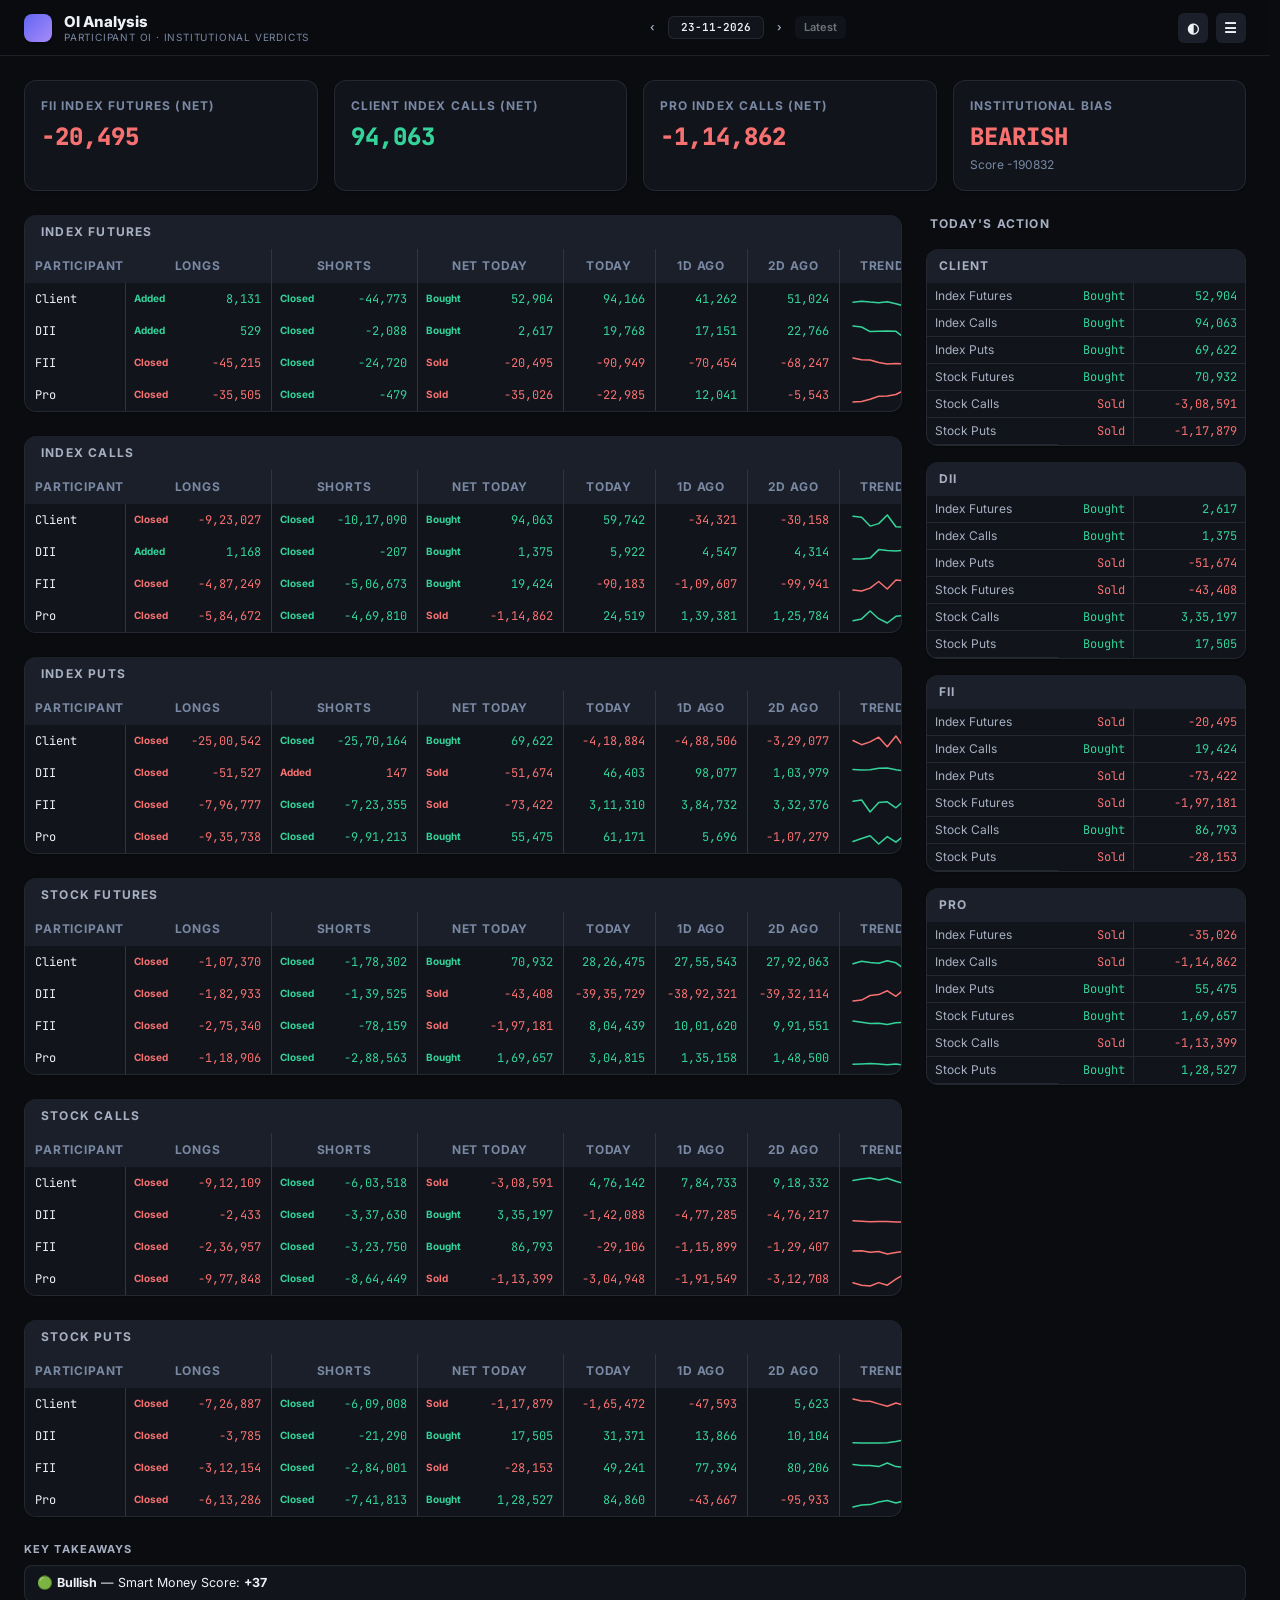
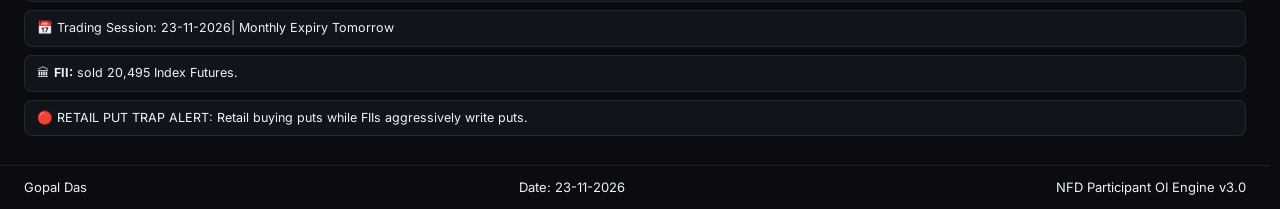
==== commit 000409e4: "Update daily market data" ====
--- a/index.html
+++ b/index.html
@@ -12,100 +12,100 @@
   <noscript><link href="https://fonts.googleapis.com/css2?family=Inter:wght@400;600;700;800&family=JetBrains+Mono:wght@400;700&display=optional" rel="stylesheet"></noscript>
   <meta name="robots" content="index, follow">
   <script type="application/json" id="inline-money-flow">{
-  "timestamp": "2026-11-20T14:31:09.931292+00:00",
+  "timestamp": "2026-11-23T14:31:10.747021+00:00",
   "executive_summary": {
-    "bias_label": "MODERATE BEARISH",
-    "smart_money_score": -16.375,
-    "action_desc": "Operators are capping upside via Call writing.",
+    "bias_label": "MODERATE BULLISH",
+    "smart_money_score": 37.0,
+    "action_desc": "Net positive institutional flows with mild Put short additions.",
     "score_breakdown": {
-      "fii_raw_score": -25,
-      "pro_raw_score": 25,
-      "dii_raw_score": -5,
+      "fii_raw_score": 24,
+      "pro_raw_score": -25,
+      "dii_raw_score": 25,
       "fii_weight": 1.0,
       "pro_weight": 0.6,
       "dii_weight": 0.4,
-      "weighted_clipped_before_adjustments": -12.0,
-      "trap_adjustment": 0,
-      "retail_confirmation_score": -5,
-      "fii_dii_modifier": 0.625,
+      "weighted_clipped_before_adjustments": 19.0,
+      "trap_adjustment": 15,
+      "retail_confirmation_score": 0,
+      "fii_dii_modifier": 3.0,
       "iv_modifier": 0.0
     }
   },
   "participant_summary": {
-    "date": "20-11-2026",
-    "prev_date": "19-11-2026",
-    "smart_money_score": -16.375,
-    "bias_label": "MODERATE BEARISH",
-    "action_desc": "Operators are capping upside via Call writing.",
-    "retail_trap_alarm": null,
-    "trap_adjustment": 0,
-    "retail_confirmation_message": "RETAIL PUT CONFIRMATION: Retail reducing hedges while FIIs unwind put floor.",
-    "retail_confirmation_score": -5,
-    "fii_dii_modifier": 0.625,
+    "date": "23-11-2026",
+    "prev_date": "20-11-2026",
+    "smart_money_score": 37.0,
+    "bias_label": "MODERATE BULLISH",
+    "action_desc": "Net positive institutional flows with mild Put short additions.",
+    "retail_trap_alarm": "RETAIL PUT TRAP ALERT: Retail buying puts while FIIs aggressively write puts.",
+    "trap_adjustment": 15,
+    "retail_confirmation_message": null,
+    "retail_confirmation_score": 0,
+    "fii_dii_modifier": 3.0,
     "iv_modifier_applied": 0.0,
-    "weighted_clipped_before_adjustments": -12.0,
-    "fii_fut_net_change": -2207.0,
-    "fii_fut_long_change": 2348.0,
-    "fii_fut_short_change": 4555.0,
-    "fii_ce_long_change": 117743.0,
-    "fii_ce_short_change": 127409.0,
-    "fii_ce_net_short_change": 9666.0,
-    "fii_pe_long_change": 205362.0,
-    "fii_pe_short_change": 153006.0,
-    "fii_pe_net_short_change": -52356.0,
-    "fii_raw_score": -25,
-    "fii_stk_fut_net_change": 10069.0,
-    "fii_stk_fut_long_change": 10041.0,
-    "fii_stk_fut_short_change": -28.0,
-    "fii_stk_ce_net_change": -13508.0,
-    "fii_stk_pe_net_change": 2812.0,
-    "pro_fut_net_change": 17584.0,
-    "pro_fut_long_change": 14939.0,
-    "pro_fut_short_change": -2645.0,
-    "pro_ce_long_change": 112508.0,
-    "pro_ce_short_change": 98911.0,
-    "pro_ce_net_short_change": -13597.0,
-    "pro_pe_long_change": 281658.0,
-    "pro_pe_short_change": 168683.0,
-    "pro_pe_net_short_change": -112975.0,
-    "pro_raw_score": 25,
-    "pro_stk_fut_net_change": -13342.0,
-    "pro_stk_fut_long_change": -18985.0,
-    "pro_stk_fut_short_change": -5643.0,
-    "pro_stk_ce_net_change": -121159.0,
-    "pro_stk_pe_net_change": -52266.0,
-    "dii_fut_net_change": -5615.0,
-    "dii_fut_long_change": -332.0,
-    "dii_fut_short_change": 5283.0,
-    "dii_ce_long_change": 1323.0,
-    "dii_ce_short_change": 1090.0,
-    "dii_ce_net_short_change": -233.0,
-    "dii_pe_long_change": -4402.0,
-    "dii_pe_short_change": 1500.0,
-    "dii_pe_net_short_change": 5902.0,
-    "dii_raw_score": -5,
-    "dii_stk_fut_net_change": 39793.0,
-    "dii_stk_fut_long_change": 56917.0,
-    "dii_stk_fut_short_change": 17124.0,
-    "dii_stk_ce_net_change": 1068.0,
-    "dii_stk_pe_net_change": -3762.0,
-    "client_ce_net_buy": -4163.0,
-    "client_pe_net_buy": -159429.0,
-    "client_ce_long_change": 141519.0,
-    "client_ce_short_change": 145682.0,
-    "client_pe_long_change": 345899.0,
-    "client_pe_short_change": 505328.0,
-    "client_fut_net_change": -9762.0,
-    "client_fut_long_change": -8912.0,
-    "client_fut_short_change": 850.0,
-    "client_stk_fut_net_change": -36520.0,
-    "client_stk_fut_long_change": -33174.0,
-    "client_stk_fut_short_change": 3346.0,
-    "client_stk_ce_net_change": 133599.0,
-    "client_stk_pe_net_change": 53216.0,
-    "fii_fut_net_carried": -70454.0,
-    "pro_fut_net_carried": 12041.0,
-    "dii_fut_net_carried": 17151.0,
+    "weighted_clipped_before_adjustments": 19.0,
+    "fii_fut_net_change": -20495.0,
+    "fii_fut_long_change": -45215.0,
+    "fii_fut_short_change": -24720.0,
+    "fii_ce_long_change": -487249.0,
+    "fii_ce_short_change": -506673.0,
+    "fii_ce_net_short_change": -19424.0,
+    "fii_pe_long_change": -796777.0,
+    "fii_pe_short_change": -723355.0,
+    "fii_pe_net_short_change": 73422.0,
+    "fii_raw_score": 24,
+    "fii_stk_fut_net_change": -197181.0,
+    "fii_stk_fut_long_change": -275340.0,
+    "fii_stk_fut_short_change": -78159.0,
+    "fii_stk_ce_net_change": -86793.0,
+    "fii_stk_pe_net_change": 28153.0,
+    "pro_fut_net_change": -35026.0,
+    "pro_fut_long_change": -35505.0,
+    "pro_fut_short_change": -479.0,
+    "pro_ce_long_change": -584672.0,
+    "pro_ce_short_change": -469810.0,
+    "pro_ce_net_short_change": 114862.0,
+    "pro_pe_long_change": -935738.0,
+    "pro_pe_short_change": -991213.0,
+    "pro_pe_net_short_change": -55475.0,
+    "pro_raw_score": -25,
+    "pro_stk_fut_net_change": 169657.0,
+    "pro_stk_fut_long_change": -118906.0,
+    "pro_stk_fut_short_change": -288563.0,
+    "pro_stk_ce_net_change": 113399.0,
+    "pro_stk_pe_net_change": -128527.0,
+    "dii_fut_net_change": 2617.0,
+    "dii_fut_long_change": 529.0,
+    "dii_fut_short_change": -2088.0,
+    "dii_ce_long_change": 1168.0,
+    "dii_ce_short_change": -207.0,
+    "dii_ce_net_short_change": -1375.0,
+    "dii_pe_long_change": -51527.0,
+    "dii_pe_short_change": 147.0,
+    "dii_pe_net_short_change": 51674.0,
+    "dii_raw_score": 25,
+    "dii_stk_fut_net_change": -43408.0,
+    "dii_stk_fut_long_change": -182933.0,
+    "dii_stk_fut_short_change": -139525.0,
+    "dii_stk_ce_net_change": -335197.0,
+    "dii_stk_pe_net_change": -17505.0,
+    "client_ce_net_buy": 94063.0,
+    "client_pe_net_buy": 69622.0,
+    "client_ce_long_change": -923027.0,
+    "client_ce_short_change": -1017090.0,
+    "client_pe_long_change": -2500542.0,
+    "client_pe_short_change": -2570164.0,
+    "client_fut_net_change": 52904.0,
+    "client_fut_long_change": 8131.0,
+    "client_fut_short_change": -44773.0,
+    "client_stk_fut_net_change": 70932.0,
+    "client_stk_fut_long_change": -107370.0,
+    "client_stk_fut_short_change": -178302.0,
+    "client_stk_ce_net_change": 308591.0,
+    "client_stk_pe_net_change": 117879.0,
+    "fii_fut_net_carried": -90949.0,
+    "pro_fut_net_carried": -22985.0,
+    "dii_fut_net_carried": 19768.0,
     "weights": {
       "fii": 1.0,
       "pro": 0.6,
@@ -115,7 +115,7 @@
   },
   "score_history": [
     {
-      "date": "22-09-2026",
+      "date": "25-09-2026",
       "prev_date": null,
       "score": 0.0,
       "bias": "NEUTRAL / SIDEWAYS",
@@ -123,36 +123,6 @@
       "fiiRawScore": 0,
       "proRawScore": 0,
       "diiRawScore": 0
-    },
-    {
-      "date": "23-09-2026",
-      "prev_date": "22-09-2026",
-      "score": 26.875,
-      "bias": "MODERATE BULLISH",
-      "actionDesc": "Net positive institutional flows with mild Put short additions.",
-      "fiiRawScore": 25,
-      "proRawScore": 0,
-      "diiRawScore": -25
-    },
-    {
-      "date": "24-09-2026",
-      "prev_date": "23-09-2026",
-      "score": -61.875,
-      "bias": "HIGH CONFIDENCE BEARISH",
-      "actionDesc": "FIIs are adding heavy Call shorts while unwinding Put support.",
-      "fiiRawScore": -25,
-      "proRawScore": -25,
-      "diiRawScore": -25
-    },
-    {
-      "date": "25-09-2026",
-      "prev_date": "24-09-2026",
-      "score": 53.4,
-      "bias": "HIGH CONFIDENCE BULLISH",
-      "actionDesc": "FII (and, to a lesser extent, Pro/DII) desks are aggressively covering Call shorts and building Put floors.",
-      "fiiRawScore": 25,
-      "proRawScore": 25,
-      "diiRawScore": 16
     },
     {
       "date": "28-09-2026",
@@ -532,14 +502,24 @@
       "actionDesc": "Operators are capping upside via Call writing.",
       "fiiRawScore": -25,
       "proRawScore": 25,
-      "diiRawScore": -5,
+      "diiRawScore": -5
+    },
+    {
+      "date": "23-11-2026",
+      "prev_date": "20-11-2026",
+      "score": 37.0,
+      "bias": "MODERATE BULLISH",
+      "actionDesc": "Net positive institutional flows with mild Put short additions.",
+      "fiiRawScore": 24,
+      "proRawScore": -25,
+      "diiRawScore": 25,
       "ivModifier": 0.0
     }
   ],
   "verdict": {
-    "score": -16.375,
-    "bias": "MODERATE BEARISH",
-    "actionDesc": "Operators are capping upside via Call writing.",
+    "score": 37.0,
+    "bias": "MODERATE BULLISH",
+    "actionDesc": "Net positive institutional flows with mild Put short additions.",
     "scoreBreakdown": {
       "fii": 1.0,
       "pro": 0.6,
@@ -550,113 +530,113 @@
   "participants": {
     "fii": {
       "futures": {
-        "net": -2207.0,
-        "long": 2348.0,
-        "short": 4555.0,
-        "stockNet": 10069.0,
-        "stockLong": 10041.0,
-        "stockShort": -28.0,
-        "netCarried": -70454.0
+        "net": -20495.0,
+        "long": -45215.0,
+        "short": -24720.0,
+        "stockNet": -197181.0,
+        "stockLong": -275340.0,
+        "stockShort": -78159.0,
+        "netCarried": -90949.0
       },
       "options": {
         "ce": {
-          "long": 117743.0,
-          "short": 127409.0,
-          "netShort": 9666.0
+          "long": -487249.0,
+          "short": -506673.0,
+          "netShort": -19424.0
         },
         "pe": {
-          "long": 205362.0,
-          "short": 153006.0,
-          "netShort": -52356.0
+          "long": -796777.0,
+          "short": -723355.0,
+          "netShort": 73422.0
         },
-        "stkCeNet": -13508.0,
-        "stkPeNet": 2812.0
+        "stkCeNet": -86793.0,
+        "stkPeNet": 28153.0
       },
-      "rawScore": -25
+      "rawScore": 24
     },
     "pro": {
       "futures": {
-        "net": 17584.0,
-        "long": 14939.0,
-        "short": -2645.0,
-        "stockNet": -13342.0,
-        "stockLong": -18985.0,
-        "stockShort": -5643.0,
-        "netCarried": 12041.0
+        "net": -35026.0,
+        "long": -35505.0,
+        "short": -479.0,
+        "stockNet": 169657.0,
+        "stockLong": -118906.0,
+        "stockShort": -288563.0,
+        "netCarried": -22985.0
       },
       "options": {
         "ce": {
-          "long": 112508.0,
-          "short": 98911.0,
-          "netShort": -13597.0
+          "long": -584672.0,
+          "short": -469810.0,
+          "netShort": 114862.0
         },
         "pe": {
-          "long": 281658.0,
-          "short": 168683.0,
-          "netShort": -112975.0
+          "long": -935738.0,
+          "short": -991213.0,
+          "netShort": -55475.0
         },
-        "stkCeNet": -121159.0,
-        "stkPeNet": -52266.0
+        "stkCeNet": 113399.0,
+        "stkPeNet": -128527.0
       },
-      "rawScore": 25
+      "rawScore": -25
     },
     "dii": {
       "futures": {
-        "net": -5615.0,
-        "long": -332.0,
-        "short": 5283.0,
-        "stockNet": 39793.0,
-        "stockLong": 56917.0,
-        "stockShort": 17124.0,
-        "netCarried": 17151.0
+        "net": 2617.0,
+        "long": 529.0,
+        "short": -2088.0,
+        "stockNet": -43408.0,
+        "stockLong": -182933.0,
+        "stockShort": -139525.0,
+        "netCarried": 19768.0
       },
       "options": {
         "ce": {
-          "long": 1323.0,
-          "short": 1090.0,
-          "netShort": -233.0
+          "long": 1168.0,
+          "short": -207.0,
+          "netShort": -1375.0
         },
         "pe": {
-          "long": -4402.0,
-          "short": 1500.0,
-          "netShort": 5902.0
+          "long": -51527.0,
+          "short": 147.0,
+          "netShort": 51674.0
         },
-        "stkCeNet": 1068.0,
-        "stkPeNet": -3762.0
+        "stkCeNet": -335197.0,
+        "stkPeNet": -17505.0
       },
-      "rawScore": -5
+      "rawScore": 25
     },
     "client": {
       "futures": {
-        "net": -9762.0,
-        "long": -8912.0,
-        "short": 850.0,
-        "stockNet": -36520.0,
-        "stockLong": -33174.0,
-        "stockShort": 3346.0,
+        "net": 52904.0,
+        "long": 8131.0,
+        "short": -44773.0,
+        "stockNet": 70932.0,
+        "stockLong": -107370.0,
+        "stockShort": -178302.0,
         "netCarried": 0
       },
       "options": {
         "ce": {
-          "long": 141519.0,
-          "short": 145682.0,
-          "netBuy": -4163.0
+          "long": -923027.0,
+          "short": -1017090.0,
+          "netBuy": 94063.0
         },
         "pe": {
-          "long": 345899.0,
-          "short": 505328.0,
-          "netBuy": -159429.0
+          "long": -2500542.0,
+          "short": -2570164.0,
+          "netBuy": 69622.0
         },
-        "stkCeNet": 133599.0,
-        "stkPeNet": 53216.0
+        "stkCeNet": 308591.0,
+        "stkPeNet": 117879.0
       }
     }
   },
   "retail": {
-    "trapAlarm": null,
-    "confirmationMessage": "RETAIL PUT CONFIRMATION: Retail reducing hedges while FIIs unwind put floor.",
-    "confirmationScore": -5,
-    "adjustment": 0
+    "trapAlarm": "RETAIL PUT TRAP ALERT: Retail buying puts while FIIs aggressively write puts.",
+    "confirmationMessage": null,
+    "confirmationScore": 0,
+    "adjustment": 15
   },
   "weights": {
     "fii": 1.0,
@@ -680,21 +660,21 @@
   "conviction": {
     "NIFTY": {
       "dates": [
-        "2026-11-16",
         "2026-11-17",
         "2026-11-18",
         "2026-11-19",
-        "2026-11-20"
+        "2026-11-20",
+        "2026-11-23"
       ],
       "strikes": []
     },
     "BANKNIFTY": {
       "dates": [
-        "2026-11-16",
         "2026-11-17",
         "2026-11-18",
         "2026-11-19",
-        "2026-11-20"
+        "2026-11-20",
+        "2026-11-23"
       ],
       "strikes": []
     }
@@ -734,8 +714,8 @@
     </div>
   </header>
   <main class="app-main">
-    <section id="view-gross" class="view active"><!-- PRERENDER:gross --><div class="noscript-fallback"><section class="kpi-bar"><div class="kpi-card"><div class="kpi-header">FII Index Futures (Net)</div><div class="kpi-value pos-down">-2,207</div></div><div class="kpi-card"><div class="kpi-header">Client Index Calls (Net)</div><div class="kpi-value pos-down">-4,163</div></div><div class="kpi-card"><div class="kpi-header">Pro Index Calls (Net)</div><div class="kpi-value pos-up">13,597</div></div><div class="kpi-card"><div class="kpi-header">Institutional Bias</div><div class="kpi-value pos-down">BEARISH</div><div class="kpi-sub">Score -101585</div></div></section><main class="dash-grid"><div class="main-col"><div class="instrument-block"><div class="block-header">Index Futures</div><div class="table-scroll"><table class="data-table oi-table"><colgroup><col class="col-participant"><col class="col-label"><col class="col-value"><col class="col-label"><col class="col-value"><col class="col-label"><col class="col-value"><col class="col-value"><col class="col-value"><col class="col-value"><col class="col-spark"></colgroup><thead><tr><th class="sticky-col-first">Participant</th><th colspan="2">Longs</th><th colspan="2">Shorts</th><th colspan="2">Net Today</th><th>Today</th><th>1D Ago</th><th>2D Ago</th><th>Trend</th></tr></thead><tbody><tr><td class="sticky-col-first participant">Client</td><td class="action-label pos-down">Closed</td><td class="pos-down">-8,912</td><td class="action-label pos-down">Added</td><td class="pos-down">850</td><td class="action-label pos-down">Sold</td><td class="pos-down">-9,762</td><td class="pos-up">41,262</td><td class="pos-up">51,024</td><td class="pos-up">59,671</td><td class="spark-cell">—</td></tr><tr><td class="sticky-col-first participant">DII</td><td class="action-label pos-down">Closed</td><td class="pos-down">-332</td><td class="action-label pos-down">Added</td><td class="pos-down">5,283</td><td class="action-label pos-down">Sold</td><td class="pos-down">-5,615</td><td class="pos-up">17,151</td><td class="pos-up">22,766</td><td class="pos-up">22,914</td><td class="spark-cell">—</td></tr><tr><td class="sticky-col-first participant">FII</td><td class="action-label pos-up">Added</td><td class="pos-up">2,348</td><td class="action-label pos-down">Added</td><td class="pos-down">4,555</td><td class="action-label pos-down">Sold</td><td class="pos-down">-2,207</td><td class="pos-down">-70,454</td><td class="pos-down">-68,247</td><td class="pos-down">-70,670</td><td class="spark-cell">—</td></tr><tr><td class="sticky-col-first participant">Pro</td><td class="action-label pos-up">Added</td><td class="pos-up">14,939</td><td class="action-label pos-up">Closed</td><td class="pos-up">-2,645</td><td class="action-label pos-up">Bought</td><td class="pos-up">17,584</td><td class="pos-up">12,041</td><td class="pos-down">-5,543</td><td class="pos-down">-11,915</td><td class="spark-cell">—</td></tr></tbody></table></div></div> <div class="instrument-block"><div class="block-header">Index Calls</div><div class="table-scroll"><table class="data-table oi-table"><colgroup><col class="col-participant"><col class="col-label"><col class="col-value"><col class="col-label"><col class="col-value"><col class="col-label"><col class="col-value"><col class="col-value"><col class="col-value"><col class="col-value"><col class="col-spark"></colgroup><thead><tr><th class="sticky-col-first">Participant</th><th colspan="2">Longs</th><th colspan="2">Shorts</th><th colspan="2">Net Today</th><th>Today</th><th>1D Ago</th><th>2D Ago</th><th>Trend</th></tr></thead><tbody><tr><td class="sticky-col-first participant">Client</td><td class="action-label pos-up">Added</td><td class="pos-up">1,41,519</td><td class="action-label pos-down">Added</td><td class="pos-down">1,45,682</td><td class="action-label pos-down">Sold</td><td class="pos-down">-4,163</td><td class="pos-down">-34,321</td><td class="pos-down">-30,158</td><td class="pos-up">1,67,689</td><td class="spark-cell">—</td></tr><tr><td class="sticky-col-first participant">DII</td><td class="action-label pos-up">Added</td><td class="pos-up">1,323</td><td class="action-label pos-down">Added</td><td class="pos-down">1,090</td><td class="action-label pos-up">Bought</td><td class="pos-up">233</td><td class="pos-up">4,547</td><td class="pos-up">4,314</td><td class="pos-up">4,534</td><td class="spark-cell">—</td></tr><tr><td class="sticky-col-first participant">FII</td><td class="action-label pos-up">Added</td><td class="pos-up">1,17,743</td><td class="action-label pos-down">Added</td><td class="pos-down">1,27,409</td><td class="action-label pos-down">Sold</td><td class="pos-down">-9,666</td><td class="pos-down">-1,09,607</td><td class="pos-down">-99,941</td><td class="pos-down">-1,96,496</td><td class="spark-cell">—</td></tr><tr><td class="sticky-col-first participant">Pro</td><td class="action-label pos-up">Added</td><td class="pos-up">1,12,508</td><td class="action-label pos-down">Added</td><td class="pos-down">98,911</td><td class="action-label pos-up">Bought</td><td class="pos-up">13,597</td><td class="pos-up">1,39,381</td><td class="pos-up">1,25,784</td><td class="pos-up">24,273</td><td class="spark-cell">—</td></tr></tbody></table></div></div> <div class="instrument-block"><div class="block-header">Index Puts</div><div class="table-scroll"><table class="data-table oi-table"><colgroup><col class="col-participant"><col class="col-label"><col class="col-value"><col class="col-label"><col class="col-value"><col class="col-label"><col class="col-value"><col class="col-value"><col class="col-value"><col class="col-value"><col class="col-spark"></colgroup><thead><tr><th class="sticky-col-first">Participant</th><th colspan="2">Longs</th><th colspan="2">Shorts</th><th colspan="2">Net Today</th><th>Today</th><th>1D Ago</th><th>2D Ago</th><th>Trend</th></tr></thead><tbody><tr><td class="sticky-col-first participant">Client</td><td class="action-label pos-up">Added</td><td class="pos-up">3,45,899</td><td class="action-label pos-down">Added</td><td class="pos-down">5,05,328</td><td class="action-label pos-down">Sold</td><td class="pos-down">-1,59,429</td><td class="pos-down">-4,88,506</td><td class="pos-down">-3,29,077</td><td class="pos-down">-4,72,490</td><td class="spark-cell">—</td></tr><tr><td class="sticky-col-first participant">DII</td><td class="action-label pos-down">Closed</td><td class="pos-down">-4,402</td><td class="action-label pos-down">Added</td><td class="pos-down">1,500</td><td class="action-label pos-down">Sold</td><td class="pos-down">-5,902</td><td class="pos-up">98,077</td><td class="pos-up">1,03,979</td><td class="pos-up">1,14,129</td><td class="spark-cell">—</td></tr><tr><td class="sticky-col-first participant">FII</td><td class="action-label pos-up">Added</td><td class="pos-up">2,05,362</td><td class="action-label pos-down">Added</td><td class="pos-down">1,53,006</td><td class="action-label pos-up">Bought</td><td class="pos-up">52,356</td><td class="pos-up">3,84,732</td><td class="pos-up">3,32,376</td><td class="pos-up">3,74,199</td><td class="spark-cell">—</td></tr><tr><td class="sticky-col-first participant">Pro</td><td class="action-label pos-up">Added</td><td class="pos-up">2,81,658</td><td class="action-label pos-down">Added</td><td class="pos-down">1,68,683</td><td class="action-label pos-up">Bought</td><td class="pos-up">1,12,975</td><td class="pos-up">5,696</td><td class="pos-down">-1,07,279</td><td class="pos-down">-15,838</td><td class="spark-cell">—</td></tr></tbody></table></div></div> <div class="instrument-block"><div class="block-header">Stock Futures</div><div class="table-scroll"><table class="data-table oi-table"><colgroup><col class="col-participant"><col class="col-label"><col class="col-value"><col class="col-label"><col class="col-value"><col class="col-label"><col class="col-value"><col class="col-value"><col class="col-value"><col class="col-value"><col class="col-spark"></colgroup><thead><tr><th class="sticky-col-first">Participant</th><th colspan="2">Longs</th><th colspan="2">Shorts</th><th colspan="2">Net Today</th><th>Today</th><th>1D Ago</th><th>2D Ago</th><th>Trend</th></tr></thead><tbody><tr><td class="sticky-col-first participant">Client</td><td class="action-label pos-down">Closed</td><td class="pos-down">-33,174</td><td class="action-label pos-down">Added</td><td class="pos-down">3,346</td><td class="action-label pos-down">Sold</td><td class="pos-down">-36,520</td><td class="pos-up">27,55,543</td><td class="pos-up">27,92,063</td><td class="pos-up">28,04,379</td><td class="spark-cell">—</td></tr><tr><td class="sticky-col-first participant">DII</td><td class="action-label pos-up">Added</td><td class="pos-up">56,917</td><td class="action-label pos-down">Added</td><td class="pos-down">17,124</td><td class="action-label pos-up">Bought</td><td class="pos-up">39,793</td><td class="pos-down">-38,92,321</td><td class="pos-down">-39,32,114</td><td class="pos-down">-39,01,848</td><td class="spark-cell">—</td></tr><tr><td class="sticky-col-first participant">FII</td><td class="action-label pos-up">Added</td><td class="pos-up">10,041</td><td class="action-label pos-up">Closed</td><td class="pos-up">-28</td><td class="action-label pos-up">Bought</td><td class="pos-up">10,069</td><td class="pos-up">10,01,620</td><td class="pos-up">9,91,551</td><td class="pos-up">9,58,227</td><td class="spark-cell">—</td></tr><tr><td class="sticky-col-first participant">Pro</td><td class="action-label pos-down">Closed</td><td class="pos-down">-18,985</td><td class="action-label pos-up">Closed</td><td class="pos-up">-5,643</td><td class="action-label pos-down">Sold</td><td class="pos-down">-13,342</td><td class="pos-up">1,35,158</td><td class="pos-up">1,48,500</td><td class="pos-up">1,39,242</td><td class="spark-cell">—</td></tr></tbody></table></div></div> <div class="instrument-block"><div class="block-header">Stock Calls</div><div class="table-scroll"><table class="data-table oi-table"><colgroup><col class="col-participant"><col class="col-label"><col class="col-value"><col class="col-label"><col class="col-value"><col class="col-label"><col class="col-value"><col class="col-value"><col class="col-value"><col class="col-value"><col class="col-spark"></colgroup><thead><tr><th class="sticky-col-first">Participant</th><th colspan="2">Longs</th><th colspan="2">Shorts</th><th colspan="2">Net Today</th><th>Today</th><th>1D Ago</th><th>2D Ago</th><th>Trend</th></tr></thead><tbody><tr><td class="sticky-col-first participant">Client</td><td class="action-label pos-down">Closed</td><td class="pos-down">-2,07,093</td><td class="action-label pos-up">Closed</td><td class="pos-up">-73,494</td><td class="action-label pos-down">Sold</td><td class="pos-down">-1,33,599</td><td class="pos-up">7,84,733</td><td class="pos-up">9,18,332</td><td class="pos-up">10,71,520</td><td class="spark-cell">—</td></tr><tr><td class="sticky-col-first participant">DII</td><td class="action-label pos-down">Closed</td><td class="pos-down">-5,590</td><td class="action-label pos-up">Closed</td><td class="pos-up">-4,522</td><td class="action-label pos-down">Sold</td><td class="pos-down">-1,068</td><td class="pos-down">-4,77,285</td><td class="pos-down">-4,76,217</td><td class="pos-down">-4,67,147</td><td class="spark-cell">—</td></tr><tr><td class="sticky-col-first participant">FII</td><td class="action-label pos-down">Closed</td><td class="pos-down">-24,740</td><td class="action-label pos-up">Closed</td><td class="pos-up">-38,248</td><td class="action-label pos-up">Bought</td><td class="pos-up">13,508</td><td class="pos-down">-1,15,899</td><td class="pos-down">-1,29,407</td><td class="pos-down">-1,44,068</td><td class="spark-cell">—</td></tr><tr><td class="sticky-col-first participant">Pro</td><td class="action-label pos-down">Closed</td><td class="pos-down">-2,886</td><td class="action-label pos-up">Closed</td><td class="pos-up">-1,24,045</td><td class="action-label pos-up">Bought</td><td class="pos-up">1,21,159</td><td class="pos-down">-1,91,549</td><td class="pos-down">-3,12,708</td><td class="pos-down">-4,60,305</td><td class="spark-cell">—</td></tr></tbody></table></div></div> <div class="instrument-block"><div class="block-header">Stock Puts</div><div class="table-scroll"><table class="data-table oi-table"><colgroup><col class="col-participant"><col class="col-label"><col class="col-value"><col class="col-label"><col class="col-value"><col class="col-label"><col class="col-value"><col class="col-value"><col class="col-value"><col class="col-value"><col class="col-spark"></colgroup><thead><tr><th class="sticky-col-first">Participant</th><th colspan="2">Longs</th><th colspan="2">Shorts</th><th colspan="2">Net Today</th><th>Today</th><th>1D Ago</th><th>2D Ago</th><th>Trend</th></tr></thead><tbody><tr><td class="sticky-col-first participant">Client</td><td class="action-label pos-down">Closed</td><td class="pos-down">-77,883</td><td class="action-label pos-up">Closed</td><td class="pos-up">-24,667</td><td class="action-label pos-down">Sold</td><td class="pos-down">-53,216</td><td class="pos-down">-47,593</td><td class="pos-up">5,623</td><td class="pos-down">-62,483</td><td class="spark-cell">—</td></tr><tr><td class="sticky-col-first participant">DII</td><td class="action-label pos-down">Closed</td><td class="pos-down">-530</td><td class="action-label pos-up">Closed</td><td class="pos-up">-4,292</td><td class="action-label pos-up">Bought</td><td class="pos-up">3,762</td><td class="pos-up">13,866</td><td class="pos-up">10,104</td><td class="pos-up">7,742</td><td class="spark-cell">—</td></tr><tr><td class="sticky-col-first participant">FII</td><td class="action-label pos-down">Closed</td><td class="pos-down">-32,160</td><td class="action-label pos-up">Closed</td><td class="pos-up">-29,348</td><td class="action-label pos-down">Sold</td><td class="pos-down">-2,812</td><td class="pos-up">77,394</td><td class="pos-up">80,206</td><td class="pos-up">93,614</td><td class="spark-cell">—</td></tr><tr><td class="sticky-col-first participant">Pro</td><td class="action-label pos-down">Closed</td><td class="pos-down">-17,873</td><td class="action-label pos-up">Closed</td><td class="pos-up">-70,139</td><td class="action-label pos-up">Bought</td><td class="pos-up">52,266</td><td class="pos-down">-43,667</td><td class="pos-down">-95,933</td><td class="pos-down">-38,873</td><td class="spark-cell">—</td></tr></tbody></table></div></div></div><div class="right-rail"><div class="rail-title">Today's Action</div><div class="instrument-block rail-card"><div class="block-header">Client</div><table class="data-table compact rail-table"><colgroup><col class="col-inst"><col class="col-act"><col class="col-val"></colgroup><tr><th scope="row" class="action-label">Index Futures</th><td class="pos-down">Sold</td><td class="pos-down">-9,762</td></tr><tr><th scope="row" class="action-label">Index Calls</th><td class="pos-down">Sold</td><td class="pos-down">-4,163</td></tr><tr><th scope="row" class="action-label">Index Puts</th><td class="pos-down">Sold</td><td class="pos-down">-1,59,429</td></tr><tr><th scope="row" class="action-label">Stock Futures</th><td class="pos-down">Sold</td><td class="pos-down">-36,520</td></tr><tr><th scope="row" class="action-label">Stock Calls</th><td class="pos-down">Sold</td><td class="pos-down">-1,33,599</td></tr><tr><th scope="row" class="action-label">Stock Puts</th><td class="pos-down">Sold</td><td class="pos-down">-53,216</td></tr></table></div><div class="instrument-block rail-card"><div class="block-header">DII</div><table class="data-table compact rail-table"><colgroup><col class="col-inst"><col class="col-act"><col class="col-val"></colgroup><tr><th scope="row" class="action-label">Index Futures</th><td class="pos-down">Sold</td><td class="pos-down">-5,615</td></tr><tr><th scope="row" class="action-label">Index Calls</th><td class="pos-up">Bought</td><td class="pos-up">233</td></tr><tr><th scope="row" class="action-label">Index Puts</th><td class="pos-down">Sold</td><td class="pos-down">-5,902</td></tr><tr><th scope="row" class="action-label">Stock Futures</th><td class="pos-up">Bought</td><td class="pos-up">39,793</td></tr><tr><th scope="row" class="action-label">Stock Calls</th><td class="pos-down">Sold</td><td class="pos-down">-1,068</td></tr><tr><th scope="row" class="action-label">Stock Puts</th><td class="pos-up">Bought</td><td class="pos-up">3,762</td></tr></table></div><div class="instrument-block rail-card"><div class="block-header">FII</div><table class="data-table compact rail-table"><colgroup><col class="col-inst"><col class="col-act"><col class="col-val"></colgroup><tr><th scope="row" class="action-label">Index Futures</th><td class="pos-down">Sold</td><td class="pos-down">-2,207</td></tr><tr><th scope="row" class="action-label">Index Calls</th><td class="pos-down">Sold</td><td class="pos-down">-9,666</td></tr><tr><th scope="row" class="action-label">Index Puts</th><td class="pos-up">Bought</td><td class="pos-up">52,356</td></tr><tr><th scope="row" class="action-label">Stock Futures</th><td class="pos-up">Bought</td><td class="pos-up">10,069</td></tr><tr><th scope="row" class="action-label">Stock Calls</th><td class="pos-up">Bought</td><td class="pos-up">13,508</td></tr><tr><th scope="row" class="action-label">Stock Puts</th><td class="pos-down">Sold</td><td class="pos-down">-2,812</td></tr></table></div><div class="instrument-block rail-card"><div class="block-header">Pro</div><table class="data-table compact rail-table"><colgroup><col class="col-inst"><col class="col-act"><col class="col-val"></colgroup><tr><th scope="row" class="action-label">Index Futures</th><td class="pos-up">Bought</td><td class="pos-up">17,584</td></tr><tr><th scope="row" class="action-label">Index Calls</th><td class="pos-up">Bought</td><td class="pos-up">13,597</td></tr><tr><th scope="row" class="action-label">Index Puts</th><td class="pos-up">Bought</td><td class="pos-up">1,12,975</td></tr><tr><th scope="row" class="action-label">Stock Futures</th><td class="pos-down">Sold</td><td class="pos-down">-13,342</td></tr><tr><th scope="row" class="action-label">Stock Calls</th><td class="pos-up">Bought</td><td class="pos-up">1,21,159</td></tr><tr><th scope="row" class="action-label">Stock Puts</th><td class="pos-up">Bought</td><td class="pos-up">52,266</td></tr></table></div></div></main><div class="takeaways"><div class="takeaways-title">Key Takeaways</div><div class="takeaway-item">🔴 <strong>Bearish</strong> — Smart Money Score: <strong>-16.375</strong></div><div class="takeaway-item">📅 Trading Session: 20-11-2026| Monthly Expiry in 4 Days</div><div class="takeaway-item">🏛 <strong>FII:</strong> bought 1,17,743 Calls; wrote 1,27,409 Calls; wrote 1,53,006 Puts; bought 2,05,362 Puts (hedge).</div><div class="takeaway-item">🟢 RETAIL PUT CONFIRMATION: Retail reducing hedges while FIIs unwind put floor.</div></div></div><!-- /PRERENDER:gross --></section>
-    <section id="view-verdict" class="view"><!-- PRERENDER:verdict --><div class="noscript-fallback"><section class="verdict-banner"><div class="banner-left"><div class="banner-row"><span class="badge bearish">MODERATE BEARISH</span><span class="banner-title">INSTITUTIONAL MARKET VERDICT</span></div><p class="banner-desc">Operators are capping upside via Call writing.</p></div><div class="banner-right"><div class="score-label">Smart Money Score</div><div class="verdict-gauge pos-down">-16.38</div></div></section><div class="instrument-block"><div class="block-header">FII & Pro Daily Positioning Shift</div><div class="panel-body"><div class="section-label fii">FII (Institutional)</div><div class="stat-row"><span class="stat-label">Call Options Stance</span><span class="stat-value mono pos-up">9,666</span></div><div class="stat-row"><span class="stat-label">Put Options Stance</span><span class="stat-value mono pos-down">-52,356</span></div><div class="stat-row"><span class="stat-label">Futures Net Shift</span><span class="stat-value mono pos-down">-2,207</span></div><div class="section-label pro">Pro Desk & Retail</div><div class="stat-row"><span class="stat-label">Pro Call Net-Short</span><span class="stat-value mono pos-down">-13,597</span></div><div class="stat-row"><span class="stat-label">Pro Put Net-Short</span><span class="stat-value mono pos-down">-1,12,975</span></div><div class="stat-row"><span class="stat-label">Retail Net Calls</span><span class="stat-value mono pos-down">-4,163</span></div><div class="section-label dii">DII (Domestic)</div><div class="stat-row"><span class="stat-label">DII Call Shift</span><span class="stat-value mono pos-down">-233</span></div><div class="stat-row"><span class="stat-label">DII Put Shift</span><span class="stat-value mono pos-up">5,902</span></div><div class="stat-row"><span class="stat-label">DII Futures Net</span><span class="stat-value mono pos-down">-5,615</span></div></div></div></div><!-- /PRERENDER:verdict --></section>
+    <section id="view-gross" class="view active"><!-- PRERENDER:gross --><div class="noscript-fallback"><section class="kpi-bar"><div class="kpi-card"><div class="kpi-header">FII Index Futures (Net)</div><div class="kpi-value pos-down">-20,495</div></div><div class="kpi-card"><div class="kpi-header">Client Index Calls (Net)</div><div class="kpi-value pos-up">94,063</div></div><div class="kpi-card"><div class="kpi-header">Pro Index Calls (Net)</div><div class="kpi-value pos-down">-1,14,862</div></div><div class="kpi-card"><div class="kpi-header">Institutional Bias</div><div class="kpi-value pos-down">BEARISH</div><div class="kpi-sub">Score -190832</div></div></section><main class="dash-grid"><div class="main-col"><div class="instrument-block"><div class="block-header">Index Futures</div><div class="table-scroll"><table class="data-table oi-table"><colgroup><col class="col-participant"><col class="col-label"><col class="col-value"><col class="col-label"><col class="col-value"><col class="col-label"><col class="col-value"><col class="col-value"><col class="col-value"><col class="col-value"><col class="col-spark"></colgroup><thead><tr><th class="sticky-col-first">Participant</th><th colspan="2">Longs</th><th colspan="2">Shorts</th><th colspan="2">Net Today</th><th>Today</th><th>1D Ago</th><th>2D Ago</th><th>Trend</th></tr></thead><tbody><tr><td class="sticky-col-first participant">Client</td><td class="action-label pos-up">Added</td><td class="pos-up">8,131</td><td class="action-label pos-up">Closed</td><td class="pos-up">-44,773</td><td class="action-label pos-up">Bought</td><td class="pos-up">52,904</td><td class="pos-up">94,166</td><td class="pos-up">41,262</td><td class="pos-up">51,024</td><td class="spark-cell">—</td></tr><tr><td class="sticky-col-first participant">DII</td><td class="action-label pos-up">Added</td><td class="pos-up">529</td><td class="action-label pos-up">Closed</td><td class="pos-up">-2,088</td><td class="action-label pos-up">Bought</td><td class="pos-up">2,617</td><td class="pos-up">19,768</td><td class="pos-up">17,151</td><td class="pos-up">22,766</td><td class="spark-cell">—</td></tr><tr><td class="sticky-col-first participant">FII</td><td class="action-label pos-down">Closed</td><td class="pos-down">-45,215</td><td class="action-label pos-up">Closed</td><td class="pos-up">-24,720</td><td class="action-label pos-down">Sold</td><td class="pos-down">-20,495</td><td class="pos-down">-90,949</td><td class="pos-down">-70,454</td><td class="pos-down">-68,247</td><td class="spark-cell">—</td></tr><tr><td class="sticky-col-first participant">Pro</td><td class="action-label pos-down">Closed</td><td class="pos-down">-35,505</td><td class="action-label pos-up">Closed</td><td class="pos-up">-479</td><td class="action-label pos-down">Sold</td><td class="pos-down">-35,026</td><td class="pos-down">-22,985</td><td class="pos-up">12,041</td><td class="pos-down">-5,543</td><td class="spark-cell">—</td></tr></tbody></table></div></div> <div class="instrument-block"><div class="block-header">Index Calls</div><div class="table-scroll"><table class="data-table oi-table"><colgroup><col class="col-participant"><col class="col-label"><col class="col-value"><col class="col-label"><col class="col-value"><col class="col-label"><col class="col-value"><col class="col-value"><col class="col-value"><col class="col-value"><col class="col-spark"></colgroup><thead><tr><th class="sticky-col-first">Participant</th><th colspan="2">Longs</th><th colspan="2">Shorts</th><th colspan="2">Net Today</th><th>Today</th><th>1D Ago</th><th>2D Ago</th><th>Trend</th></tr></thead><tbody><tr><td class="sticky-col-first participant">Client</td><td class="action-label pos-down">Closed</td><td class="pos-down">-9,23,027</td><td class="action-label pos-up">Closed</td><td class="pos-up">-10,17,090</td><td class="action-label pos-up">Bought</td><td class="pos-up">94,063</td><td class="pos-up">59,742</td><td class="pos-down">-34,321</td><td class="pos-down">-30,158</td><td class="spark-cell">—</td></tr><tr><td class="sticky-col-first participant">DII</td><td class="action-label pos-up">Added</td><td class="pos-up">1,168</td><td class="action-label pos-up">Closed</td><td class="pos-up">-207</td><td class="action-label pos-up">Bought</td><td class="pos-up">1,375</td><td class="pos-up">5,922</td><td class="pos-up">4,547</td><td class="pos-up">4,314</td><td class="spark-cell">—</td></tr><tr><td class="sticky-col-first participant">FII</td><td class="action-label pos-down">Closed</td><td class="pos-down">-4,87,249</td><td class="action-label pos-up">Closed</td><td class="pos-up">-5,06,673</td><td class="action-label pos-up">Bought</td><td class="pos-up">19,424</td><td class="pos-down">-90,183</td><td class="pos-down">-1,09,607</td><td class="pos-down">-99,941</td><td class="spark-cell">—</td></tr><tr><td class="sticky-col-first participant">Pro</td><td class="action-label pos-down">Closed</td><td class="pos-down">-5,84,672</td><td class="action-label pos-up">Closed</td><td class="pos-up">-4,69,810</td><td class="action-label pos-down">Sold</td><td class="pos-down">-1,14,862</td><td class="pos-up">24,519</td><td class="pos-up">1,39,381</td><td class="pos-up">1,25,784</td><td class="spark-cell">—</td></tr></tbody></table></div></div> <div class="instrument-block"><div class="block-header">Index Puts</div><div class="table-scroll"><table class="data-table oi-table"><colgroup><col class="col-participant"><col class="col-label"><col class="col-value"><col class="col-label"><col class="col-value"><col class="col-label"><col class="col-value"><col class="col-value"><col class="col-value"><col class="col-value"><col class="col-spark"></colgroup><thead><tr><th class="sticky-col-first">Participant</th><th colspan="2">Longs</th><th colspan="2">Shorts</th><th colspan="2">Net Today</th><th>Today</th><th>1D Ago</th><th>2D Ago</th><th>Trend</th></tr></thead><tbody><tr><td class="sticky-col-first participant">Client</td><td class="action-label pos-down">Closed</td><td class="pos-down">-25,00,542</td><td class="action-label pos-up">Closed</td><td class="pos-up">-25,70,164</td><td class="action-label pos-up">Bought</td><td class="pos-up">69,622</td><td class="pos-down">-4,18,884</td><td class="pos-down">-4,88,506</td><td class="pos-down">-3,29,077</td><td class="spark-cell">—</td></tr><tr><td class="sticky-col-first participant">DII</td><td class="action-label pos-down">Closed</td><td class="pos-down">-51,527</td><td class="action-label pos-down">Added</td><td class="pos-down">147</td><td class="action-label pos-down">Sold</td><td class="pos-down">-51,674</td><td class="pos-up">46,403</td><td class="pos-up">98,077</td><td class="pos-up">1,03,979</td><td class="spark-cell">—</td></tr><tr><td class="sticky-col-first participant">FII</td><td class="action-label pos-down">Closed</td><td class="pos-down">-7,96,777</td><td class="action-label pos-up">Closed</td><td class="pos-up">-7,23,355</td><td class="action-label pos-down">Sold</td><td class="pos-down">-73,422</td><td class="pos-up">3,11,310</td><td class="pos-up">3,84,732</td><td class="pos-up">3,32,376</td><td class="spark-cell">—</td></tr><tr><td class="sticky-col-first participant">Pro</td><td class="action-label pos-down">Closed</td><td class="pos-down">-9,35,738</td><td class="action-label pos-up">Closed</td><td class="pos-up">-9,91,213</td><td class="action-label pos-up">Bought</td><td class="pos-up">55,475</td><td class="pos-up">61,171</td><td class="pos-up">5,696</td><td class="pos-down">-1,07,279</td><td class="spark-cell">—</td></tr></tbody></table></div></div> <div class="instrument-block"><div class="block-header">Stock Futures</div><div class="table-scroll"><table class="data-table oi-table"><colgroup><col class="col-participant"><col class="col-label"><col class="col-value"><col class="col-label"><col class="col-value"><col class="col-label"><col class="col-value"><col class="col-value"><col class="col-value"><col class="col-value"><col class="col-spark"></colgroup><thead><tr><th class="sticky-col-first">Participant</th><th colspan="2">Longs</th><th colspan="2">Shorts</th><th colspan="2">Net Today</th><th>Today</th><th>1D Ago</th><th>2D Ago</th><th>Trend</th></tr></thead><tbody><tr><td class="sticky-col-first participant">Client</td><td class="action-label pos-down">Closed</td><td class="pos-down">-1,07,370</td><td class="action-label pos-up">Closed</td><td class="pos-up">-1,78,302</td><td class="action-label pos-up">Bought</td><td class="pos-up">70,932</td><td class="pos-up">28,26,475</td><td class="pos-up">27,55,543</td><td class="pos-up">27,92,063</td><td class="spark-cell">—</td></tr><tr><td class="sticky-col-first participant">DII</td><td class="action-label pos-down">Closed</td><td class="pos-down">-1,82,933</td><td class="action-label pos-up">Closed</td><td class="pos-up">-1,39,525</td><td class="action-label pos-down">Sold</td><td class="pos-down">-43,408</td><td class="pos-down">-39,35,729</td><td class="pos-down">-38,92,321</td><td class="pos-down">-39,32,114</td><td class="spark-cell">—</td></tr><tr><td class="sticky-col-first participant">FII</td><td class="action-label pos-down">Closed</td><td class="pos-down">-2,75,340</td><td class="action-label pos-up">Closed</td><td class="pos-up">-78,159</td><td class="action-label pos-down">Sold</td><td class="pos-down">-1,97,181</td><td class="pos-up">8,04,439</td><td class="pos-up">10,01,620</td><td class="pos-up">9,91,551</td><td class="spark-cell">—</td></tr><tr><td class="sticky-col-first participant">Pro</td><td class="action-label pos-down">Closed</td><td class="pos-down">-1,18,906</td><td class="action-label pos-up">Closed</td><td class="pos-up">-2,88,563</td><td class="action-label pos-up">Bought</td><td class="pos-up">1,69,657</td><td class="pos-up">3,04,815</td><td class="pos-up">1,35,158</td><td class="pos-up">1,48,500</td><td class="spark-cell">—</td></tr></tbody></table></div></div> <div class="instrument-block"><div class="block-header">Stock Calls</div><div class="table-scroll"><table class="data-table oi-table"><colgroup><col class="col-participant"><col class="col-label"><col class="col-value"><col class="col-label"><col class="col-value"><col class="col-label"><col class="col-value"><col class="col-value"><col class="col-value"><col class="col-value"><col class="col-spark"></colgroup><thead><tr><th class="sticky-col-first">Participant</th><th colspan="2">Longs</th><th colspan="2">Shorts</th><th colspan="2">Net Today</th><th>Today</th><th>1D Ago</th><th>2D Ago</th><th>Trend</th></tr></thead><tbody><tr><td class="sticky-col-first participant">Client</td><td class="action-label pos-down">Closed</td><td class="pos-down">-9,12,109</td><td class="action-label pos-up">Closed</td><td class="pos-up">-6,03,518</td><td class="action-label pos-down">Sold</td><td class="pos-down">-3,08,591</td><td class="pos-up">4,76,142</td><td class="pos-up">7,84,733</td><td class="pos-up">9,18,332</td><td class="spark-cell">—</td></tr><tr><td class="sticky-col-first participant">DII</td><td class="action-label pos-down">Closed</td><td class="pos-down">-2,433</td><td class="action-label pos-up">Closed</td><td class="pos-up">-3,37,630</td><td class="action-label pos-up">Bought</td><td class="pos-up">3,35,197</td><td class="pos-down">-1,42,088</td><td class="pos-down">-4,77,285</td><td class="pos-down">-4,76,217</td><td class="spark-cell">—</td></tr><tr><td class="sticky-col-first participant">FII</td><td class="action-label pos-down">Closed</td><td class="pos-down">-2,36,957</td><td class="action-label pos-up">Closed</td><td class="pos-up">-3,23,750</td><td class="action-label pos-up">Bought</td><td class="pos-up">86,793</td><td class="pos-down">-29,106</td><td class="pos-down">-1,15,899</td><td class="pos-down">-1,29,407</td><td class="spark-cell">—</td></tr><tr><td class="sticky-col-first participant">Pro</td><td class="action-label pos-down">Closed</td><td class="pos-down">-9,77,848</td><td class="action-label pos-up">Closed</td><td class="pos-up">-8,64,449</td><td class="action-label pos-down">Sold</td><td class="pos-down">-1,13,399</td><td class="pos-down">-3,04,948</td><td class="pos-down">-1,91,549</td><td class="pos-down">-3,12,708</td><td class="spark-cell">—</td></tr></tbody></table></div></div> <div class="instrument-block"><div class="block-header">Stock Puts</div><div class="table-scroll"><table class="data-table oi-table"><colgroup><col class="col-participant"><col class="col-label"><col class="col-value"><col class="col-label"><col class="col-value"><col class="col-label"><col class="col-value"><col class="col-value"><col class="col-value"><col class="col-value"><col class="col-spark"></colgroup><thead><tr><th class="sticky-col-first">Participant</th><th colspan="2">Longs</th><th colspan="2">Shorts</th><th colspan="2">Net Today</th><th>Today</th><th>1D Ago</th><th>2D Ago</th><th>Trend</th></tr></thead><tbody><tr><td class="sticky-col-first participant">Client</td><td class="action-label pos-down">Closed</td><td class="pos-down">-7,26,887</td><td class="action-label pos-up">Closed</td><td class="pos-up">-6,09,008</td><td class="action-label pos-down">Sold</td><td class="pos-down">-1,17,879</td><td class="pos-down">-1,65,472</td><td class="pos-down">-47,593</td><td class="pos-up">5,623</td><td class="spark-cell">—</td></tr><tr><td class="sticky-col-first participant">DII</td><td class="action-label pos-down">Closed</td><td class="pos-down">-3,785</td><td class="action-label pos-up">Closed</td><td class="pos-up">-21,290</td><td class="action-label pos-up">Bought</td><td class="pos-up">17,505</td><td class="pos-up">31,371</td><td class="pos-up">13,866</td><td class="pos-up">10,104</td><td class="spark-cell">—</td></tr><tr><td class="sticky-col-first participant">FII</td><td class="action-label pos-down">Closed</td><td class="pos-down">-3,12,154</td><td class="action-label pos-up">Closed</td><td class="pos-up">-2,84,001</td><td class="action-label pos-down">Sold</td><td class="pos-down">-28,153</td><td class="pos-up">49,241</td><td class="pos-up">77,394</td><td class="pos-up">80,206</td><td class="spark-cell">—</td></tr><tr><td class="sticky-col-first participant">Pro</td><td class="action-label pos-down">Closed</td><td class="pos-down">-6,13,286</td><td class="action-label pos-up">Closed</td><td class="pos-up">-7,41,813</td><td class="action-label pos-up">Bought</td><td class="pos-up">1,28,527</td><td class="pos-up">84,860</td><td class="pos-down">-43,667</td><td class="pos-down">-95,933</td><td class="spark-cell">—</td></tr></tbody></table></div></div></div><div class="right-rail"><div class="rail-title">Today's Action</div><div class="instrument-block rail-card"><div class="block-header">Client</div><table class="data-table compact rail-table"><colgroup><col class="col-inst"><col class="col-act"><col class="col-val"></colgroup><tr><th scope="row" class="action-label">Index Futures</th><td class="pos-up">Bought</td><td class="pos-up">52,904</td></tr><tr><th scope="row" class="action-label">Index Calls</th><td class="pos-up">Bought</td><td class="pos-up">94,063</td></tr><tr><th scope="row" class="action-label">Index Puts</th><td class="pos-up">Bought</td><td class="pos-up">69,622</td></tr><tr><th scope="row" class="action-label">Stock Futures</th><td class="pos-up">Bought</td><td class="pos-up">70,932</td></tr><tr><th scope="row" class="action-label">Stock Calls</th><td class="pos-down">Sold</td><td class="pos-down">-3,08,591</td></tr><tr><th scope="row" class="action-label">Stock Puts</th><td class="pos-down">Sold</td><td class="pos-down">-1,17,879</td></tr></table></div><div class="instrument-block rail-card"><div class="block-header">DII</div><table class="data-table compact rail-table"><colgroup><col class="col-inst"><col class="col-act"><col class="col-val"></colgroup><tr><th scope="row" class="action-label">Index Futures</th><td class="pos-up">Bought</td><td class="pos-up">2,617</td></tr><tr><th scope="row" class="action-label">Index Calls</th><td class="pos-up">Bought</td><td class="pos-up">1,375</td></tr><tr><th scope="row" class="action-label">Index Puts</th><td class="pos-down">Sold</td><td class="pos-down">-51,674</td></tr><tr><th scope="row" class="action-label">Stock Futures</th><td class="pos-down">Sold</td><td class="pos-down">-43,408</td></tr><tr><th scope="row" class="action-label">Stock Calls</th><td class="pos-up">Bought</td><td class="pos-up">3,35,197</td></tr><tr><th scope="row" class="action-label">Stock Puts</th><td class="pos-up">Bought</td><td class="pos-up">17,505</td></tr></table></div><div class="instrument-block rail-card"><div class="block-header">FII</div><table class="data-table compact rail-table"><colgroup><col class="col-inst"><col class="col-act"><col class="col-val"></colgroup><tr><th scope="row" class="action-label">Index Futures</th><td class="pos-down">Sold</td><td class="pos-down">-20,495</td></tr><tr><th scope="row" class="action-label">Index Calls</th><td class="pos-up">Bought</td><td class="pos-up">19,424</td></tr><tr><th scope="row" class="action-label">Index Puts</th><td class="pos-down">Sold</td><td class="pos-down">-73,422</td></tr><tr><th scope="row" class="action-label">Stock Futures</th><td class="pos-down">Sold</td><td class="pos-down">-1,97,181</td></tr><tr><th scope="row" class="action-label">Stock Calls</th><td class="pos-up">Bought</td><td class="pos-up">86,793</td></tr><tr><th scope="row" class="action-label">Stock Puts</th><td class="pos-down">Sold</td><td class="pos-down">-28,153</td></tr></table></div><div class="instrument-block rail-card"><div class="block-header">Pro</div><table class="data-table compact rail-table"><colgroup><col class="col-inst"><col class="col-act"><col class="col-val"></colgroup><tr><th scope="row" class="action-label">Index Futures</th><td class="pos-down">Sold</td><td class="pos-down">-35,026</td></tr><tr><th scope="row" class="action-label">Index Calls</th><td class="pos-down">Sold</td><td class="pos-down">-1,14,862</td></tr><tr><th scope="row" class="action-label">Index Puts</th><td class="pos-up">Bought</td><td class="pos-up">55,475</td></tr><tr><th scope="row" class="action-label">Stock Futures</th><td class="pos-up">Bought</td><td class="pos-up">1,69,657</td></tr><tr><th scope="row" class="action-label">Stock Calls</th><td class="pos-down">Sold</td><td class="pos-down">-1,13,399</td></tr><tr><th scope="row" class="action-label">Stock Puts</th><td class="pos-up">Bought</td><td class="pos-up">1,28,527</td></tr></table></div></div></main><div class="takeaways"><div class="takeaways-title">Key Takeaways</div><div class="takeaway-item">🟢 <strong>Bullish</strong> — Smart Money Score: <strong>+37.0</strong></div><div class="takeaway-item">📅 Trading Session: 23-11-2026| Monthly Expiry Tomorrow</div><div class="takeaway-item">🏛 <strong>FII:</strong> sold 20,495 Index Futures.</div><div class="takeaway-item">🔴 RETAIL PUT TRAP ALERT: Retail buying puts while FIIs aggressively write puts.</div></div></div><!-- /PRERENDER:gross --></section>
+    <section id="view-verdict" class="view"><!-- PRERENDER:verdict --><div class="noscript-fallback"><section class="verdict-banner"><div class="banner-left"><div class="banner-row"><span class="badge bullish">MODERATE BULLISH</span><span class="banner-title">INSTITUTIONAL MARKET VERDICT</span></div><p class="banner-desc">Net positive institutional flows with mild Put short additions.</p></div><div class="banner-right"><div class="score-label">Smart Money Score</div><div class="verdict-gauge pos-up">+37.00</div></div></section><div class="instrument-block"><div class="block-header">FII & Pro Daily Positioning Shift</div><div class="panel-body"><div class="section-label fii">FII (Institutional)</div><div class="stat-row"><span class="stat-label">Call Options Stance</span><span class="stat-value mono pos-down">-19,424</span></div><div class="stat-row"><span class="stat-label">Put Options Stance</span><span class="stat-value mono pos-up">73,422</span></div><div class="stat-row"><span class="stat-label">Futures Net Shift</span><span class="stat-value mono pos-down">-20,495</span></div><div class="section-label pro">Pro Desk & Retail</div><div class="stat-row"><span class="stat-label">Pro Call Net-Short</span><span class="stat-value mono pos-up">1,14,862</span></div><div class="stat-row"><span class="stat-label">Pro Put Net-Short</span><span class="stat-value mono pos-down">-55,475</span></div><div class="stat-row"><span class="stat-label">Retail Net Calls</span><span class="stat-value mono pos-up">94,063</span></div><div class="section-label dii">DII (Domestic)</div><div class="stat-row"><span class="stat-label">DII Call Shift</span><span class="stat-value mono pos-down">-1,375</span></div><div class="stat-row"><span class="stat-label">DII Put Shift</span><span class="stat-value mono pos-up">51,674</span></div><div class="stat-row"><span class="stat-label">DII Futures Net</span><span class="stat-value mono pos-up">2,617</span></div></div></div></div><!-- /PRERENDER:verdict --></section>
     <section id="view-charts" class="view"></section>
   </main>
   <footer class="app-footer">
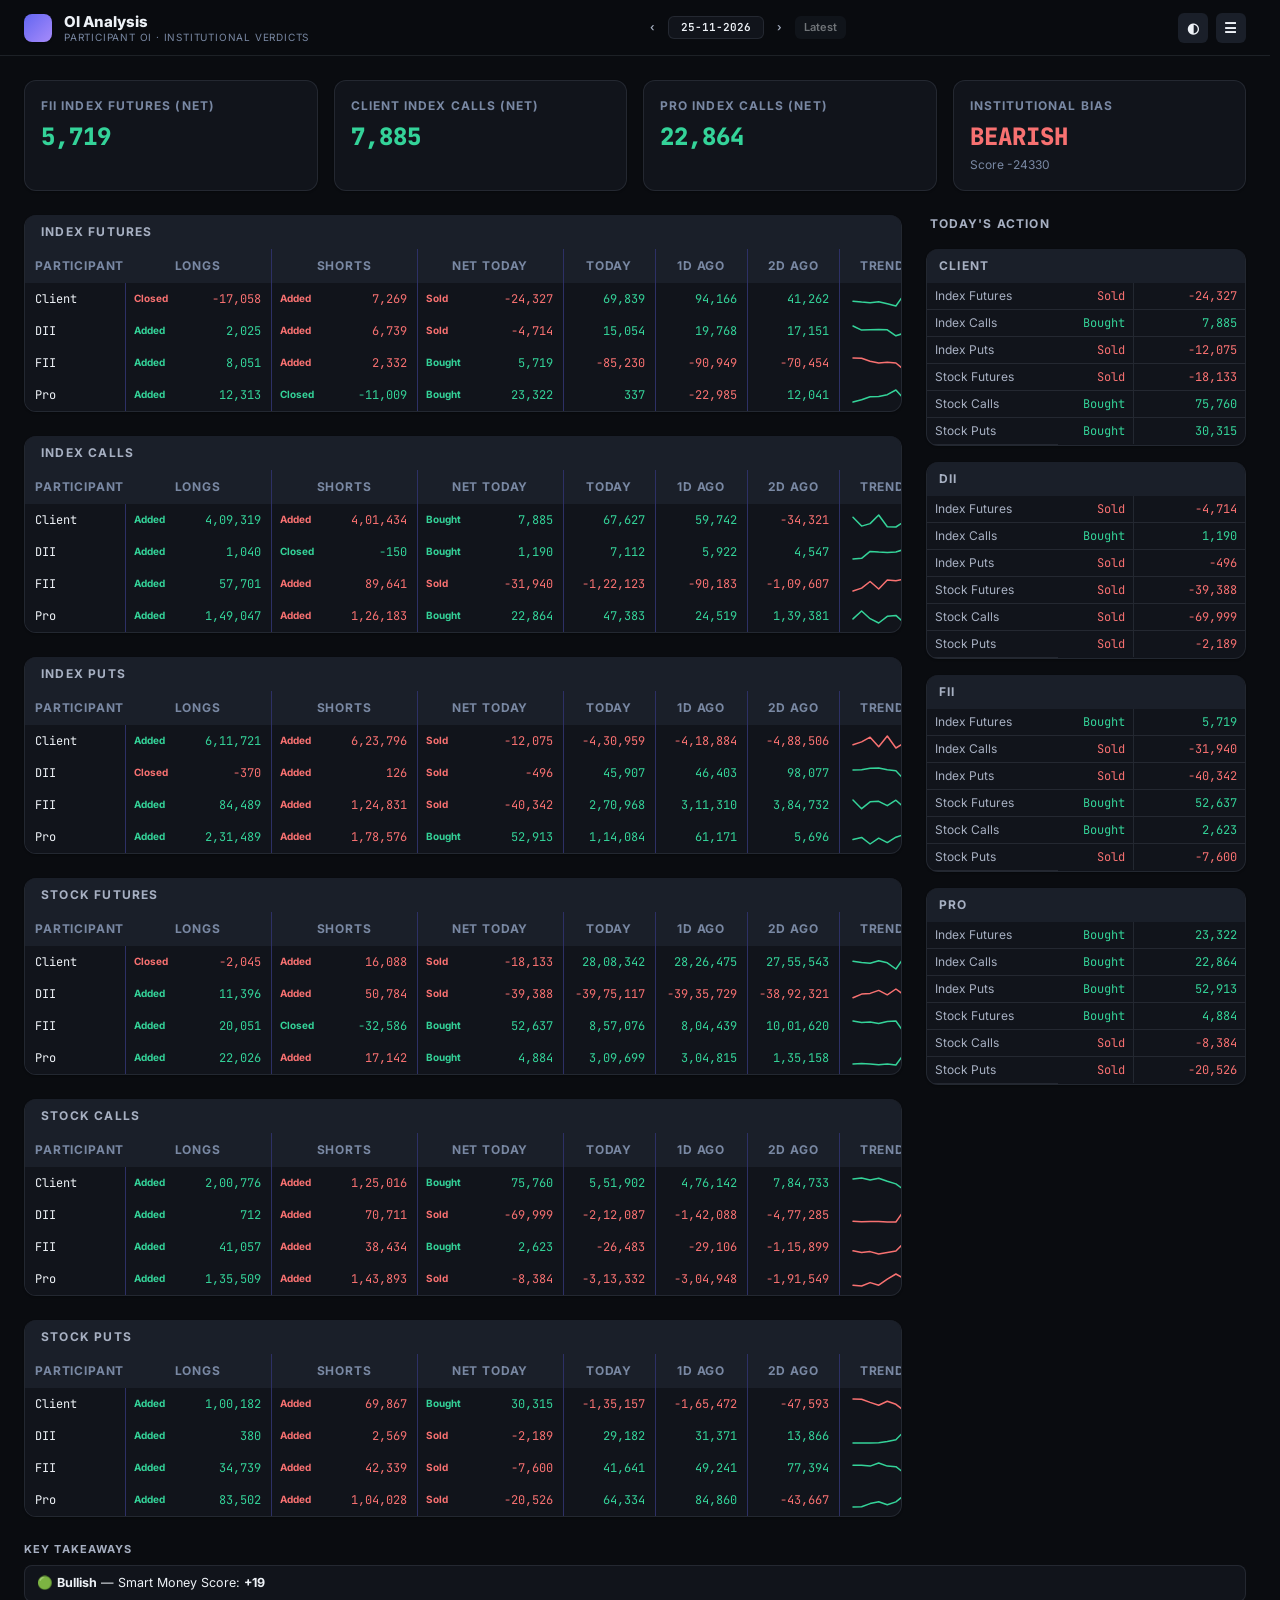
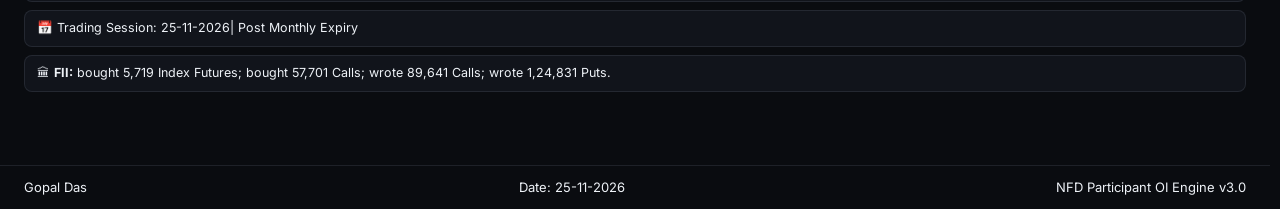
==== commit e06ddb2c: "Update daily market data" ====
--- a/index.html
+++ b/index.html
@@ -12,100 +12,100 @@
   <noscript><link href="https://fonts.googleapis.com/css2?family=Inter:wght@400;600;700;800&family=JetBrains+Mono:wght@400;700&display=optional" rel="stylesheet"></noscript>
   <meta name="robots" content="index, follow">
   <script type="application/json" id="inline-money-flow">{
-  "timestamp": "2026-11-23T14:31:10.747021+00:00",
+  "timestamp": "2026-11-25T14:31:06.343239+00:00",
   "executive_summary": {
     "bias_label": "MODERATE BULLISH",
-    "smart_money_score": 37.0,
+    "smart_money_score": 19.0,
     "action_desc": "Net positive institutional flows with mild Put short additions.",
     "score_breakdown": {
-      "fii_raw_score": 24,
-      "pro_raw_score": -25,
-      "dii_raw_score": 25,
+      "fii_raw_score": 16,
+      "pro_raw_score": 25,
+      "dii_raw_score": -25,
       "fii_weight": 1.0,
       "pro_weight": 0.6,
       "dii_weight": 0.4,
-      "weighted_clipped_before_adjustments": 19.0,
-      "trap_adjustment": 15,
+      "weighted_clipped_before_adjustments": 21.0,
+      "trap_adjustment": 0,
       "retail_confirmation_score": 0,
-      "fii_dii_modifier": 3.0,
+      "fii_dii_modifier": -2.0,
       "iv_modifier": 0.0
     }
   },
   "participant_summary": {
-    "date": "23-11-2026",
-    "prev_date": "20-11-2026",
-    "smart_money_score": 37.0,
+    "date": "25-11-2026",
+    "prev_date": "23-11-2026",
+    "smart_money_score": 19.0,
     "bias_label": "MODERATE BULLISH",
     "action_desc": "Net positive institutional flows with mild Put short additions.",
-    "retail_trap_alarm": "RETAIL PUT TRAP ALERT: Retail buying puts while FIIs aggressively write puts.",
-    "trap_adjustment": 15,
+    "retail_trap_alarm": null,
+    "trap_adjustment": 0,
     "retail_confirmation_message": null,
     "retail_confirmation_score": 0,
-    "fii_dii_modifier": 3.0,
+    "fii_dii_modifier": -2.0,
     "iv_modifier_applied": 0.0,
-    "weighted_clipped_before_adjustments": 19.0,
-    "fii_fut_net_change": -20495.0,
-    "fii_fut_long_change": -45215.0,
-    "fii_fut_short_change": -24720.0,
-    "fii_ce_long_change": -487249.0,
-    "fii_ce_short_change": -506673.0,
-    "fii_ce_net_short_change": -19424.0,
-    "fii_pe_long_change": -796777.0,
-    "fii_pe_short_change": -723355.0,
-    "fii_pe_net_short_change": 73422.0,
-    "fii_raw_score": 24,
-    "fii_stk_fut_net_change": -197181.0,
-    "fii_stk_fut_long_change": -275340.0,
-    "fii_stk_fut_short_change": -78159.0,
-    "fii_stk_ce_net_change": -86793.0,
-    "fii_stk_pe_net_change": 28153.0,
-    "pro_fut_net_change": -35026.0,
-    "pro_fut_long_change": -35505.0,
-    "pro_fut_short_change": -479.0,
-    "pro_ce_long_change": -584672.0,
-    "pro_ce_short_change": -469810.0,
-    "pro_ce_net_short_change": 114862.0,
-    "pro_pe_long_change": -935738.0,
-    "pro_pe_short_change": -991213.0,
-    "pro_pe_net_short_change": -55475.0,
-    "pro_raw_score": -25,
-    "pro_stk_fut_net_change": 169657.0,
-    "pro_stk_fut_long_change": -118906.0,
-    "pro_stk_fut_short_change": -288563.0,
-    "pro_stk_ce_net_change": 113399.0,
-    "pro_stk_pe_net_change": -128527.0,
-    "dii_fut_net_change": 2617.0,
-    "dii_fut_long_change": 529.0,
-    "dii_fut_short_change": -2088.0,
-    "dii_ce_long_change": 1168.0,
-    "dii_ce_short_change": -207.0,
-    "dii_ce_net_short_change": -1375.0,
-    "dii_pe_long_change": -51527.0,
-    "dii_pe_short_change": 147.0,
-    "dii_pe_net_short_change": 51674.0,
-    "dii_raw_score": 25,
-    "dii_stk_fut_net_change": -43408.0,
-    "dii_stk_fut_long_change": -182933.0,
-    "dii_stk_fut_short_change": -139525.0,
-    "dii_stk_ce_net_change": -335197.0,
-    "dii_stk_pe_net_change": -17505.0,
-    "client_ce_net_buy": 94063.0,
-    "client_pe_net_buy": 69622.0,
-    "client_ce_long_change": -923027.0,
-    "client_ce_short_change": -1017090.0,
-    "client_pe_long_change": -2500542.0,
-    "client_pe_short_change": -2570164.0,
-    "client_fut_net_change": 52904.0,
-    "client_fut_long_change": 8131.0,
-    "client_fut_short_change": -44773.0,
-    "client_stk_fut_net_change": 70932.0,
-    "client_stk_fut_long_change": -107370.0,
-    "client_stk_fut_short_change": -178302.0,
-    "client_stk_ce_net_change": 308591.0,
-    "client_stk_pe_net_change": 117879.0,
-    "fii_fut_net_carried": -90949.0,
-    "pro_fut_net_carried": -22985.0,
-    "dii_fut_net_carried": 19768.0,
+    "weighted_clipped_before_adjustments": 21.0,
+    "fii_fut_net_change": 5719.0,
+    "fii_fut_long_change": 8051.0,
+    "fii_fut_short_change": 2332.0,
+    "fii_ce_long_change": 57701.0,
+    "fii_ce_short_change": 89641.0,
+    "fii_ce_net_short_change": 31940.0,
+    "fii_pe_long_change": 84489.0,
+    "fii_pe_short_change": 124831.0,
+    "fii_pe_net_short_change": 40342.0,
+    "fii_raw_score": 16,
+    "fii_stk_fut_net_change": 52637.0,
+    "fii_stk_fut_long_change": 20051.0,
+    "fii_stk_fut_short_change": -32586.0,
+    "fii_stk_ce_net_change": -2623.0,
+    "fii_stk_pe_net_change": 7600.0,
+    "pro_fut_net_change": 23322.0,
+    "pro_fut_long_change": 12313.0,
+    "pro_fut_short_change": -11009.0,
+    "pro_ce_long_change": 149047.0,
+    "pro_ce_short_change": 126183.0,
+    "pro_ce_net_short_change": -22864.0,
+    "pro_pe_long_change": 231489.0,
+    "pro_pe_short_change": 178576.0,
+    "pro_pe_net_short_change": -52913.0,
+    "pro_raw_score": 25,
+    "pro_stk_fut_net_change": 4884.0,
+    "pro_stk_fut_long_change": 22026.0,
+    "pro_stk_fut_short_change": 17142.0,
+    "pro_stk_ce_net_change": 8384.0,
+    "pro_stk_pe_net_change": 20526.0,
+    "dii_fut_net_change": -4714.0,
+    "dii_fut_long_change": 2025.0,
+    "dii_fut_short_change": 6739.0,
+    "dii_ce_long_change": 1040.0,
+    "dii_ce_short_change": -150.0,
+    "dii_ce_net_short_change": -1190.0,
+    "dii_pe_long_change": -370.0,
+    "dii_pe_short_change": 126.0,
+    "dii_pe_net_short_change": 496.0,
+    "dii_raw_score": -25,
+    "dii_stk_fut_net_change": -39388.0,
+    "dii_stk_fut_long_change": 11396.0,
+    "dii_stk_fut_short_change": 50784.0,
+    "dii_stk_ce_net_change": 69999.0,
+    "dii_stk_pe_net_change": 2189.0,
+    "client_ce_net_buy": 7885.0,
+    "client_pe_net_buy": -12075.0,
+    "client_ce_long_change": 409319.0,
+    "client_ce_short_change": 401434.0,
+    "client_pe_long_change": 611721.0,
+    "client_pe_short_change": 623796.0,
+    "client_fut_net_change": -24327.0,
+    "client_fut_long_change": -17058.0,
+    "client_fut_short_change": 7269.0,
+    "client_stk_fut_net_change": -18133.0,
+    "client_stk_fut_long_change": -2045.0,
+    "client_stk_fut_short_change": 16088.0,
+    "client_stk_ce_net_change": -75760.0,
+    "client_stk_pe_net_change": -30315.0,
+    "fii_fut_net_carried": -85230.0,
+    "pro_fut_net_carried": 337.0,
+    "dii_fut_net_carried": 15054.0,
     "weights": {
       "fii": 1.0,
       "pro": 0.6,
@@ -115,7 +115,7 @@
   },
   "score_history": [
     {
-      "date": "25-09-2026",
+      "date": "28-09-2026",
       "prev_date": null,
       "score": 0.0,
       "bias": "NEUTRAL / SIDEWAYS",
@@ -123,16 +123,6 @@
       "fiiRawScore": 0,
       "proRawScore": 0,
       "diiRawScore": 0
-    },
-    {
-      "date": "28-09-2026",
-      "prev_date": "25-09-2026",
-      "score": -27.5,
-      "bias": "MODERATE BEARISH",
-      "actionDesc": "Operators are capping upside via Call writing.",
-      "fiiRawScore": -20,
-      "proRawScore": -25,
-      "diiRawScore": 25
     },
     {
       "date": "29-09-2026",
@@ -512,12 +502,22 @@
       "actionDesc": "Net positive institutional flows with mild Put short additions.",
       "fiiRawScore": 24,
       "proRawScore": -25,
-      "diiRawScore": 25,
+      "diiRawScore": 25
+    },
+    {
+      "date": "25-11-2026",
+      "prev_date": "23-11-2026",
+      "score": 19.0,
+      "bias": "MODERATE BULLISH",
+      "actionDesc": "Net positive institutional flows with mild Put short additions.",
+      "fiiRawScore": 16,
+      "proRawScore": 25,
+      "diiRawScore": -25,
       "ivModifier": 0.0
     }
   ],
   "verdict": {
-    "score": 37.0,
+    "score": 19.0,
     "bias": "MODERATE BULLISH",
     "actionDesc": "Net positive institutional flows with mild Put short additions.",
     "scoreBreakdown": {
@@ -530,113 +530,113 @@
   "participants": {
     "fii": {
       "futures": {
-        "net": -20495.0,
-        "long": -45215.0,
-        "short": -24720.0,
-        "stockNet": -197181.0,
-        "stockLong": -275340.0,
-        "stockShort": -78159.0,
-        "netCarried": -90949.0
+        "net": 5719.0,
+        "long": 8051.0,
+        "short": 2332.0,
+        "stockNet": 52637.0,
+        "stockLong": 20051.0,
+        "stockShort": -32586.0,
+        "netCarried": -85230.0
       },
       "options": {
         "ce": {
-          "long": -487249.0,
-          "short": -506673.0,
-          "netShort": -19424.0
+          "long": 57701.0,
+          "short": 89641.0,
+          "netShort": 31940.0
         },
         "pe": {
-          "long": -796777.0,
-          "short": -723355.0,
-          "netShort": 73422.0
+          "long": 84489.0,
+          "short": 124831.0,
+          "netShort": 40342.0
         },
-        "stkCeNet": -86793.0,
-        "stkPeNet": 28153.0
+        "stkCeNet": -2623.0,
+        "stkPeNet": 7600.0
       },
-      "rawScore": 24
+      "rawScore": 16
     },
     "pro": {
       "futures": {
-        "net": -35026.0,
-        "long": -35505.0,
-        "short": -479.0,
-        "stockNet": 169657.0,
-        "stockLong": -118906.0,
-        "stockShort": -288563.0,
-        "netCarried": -22985.0
+        "net": 23322.0,
+        "long": 12313.0,
+        "short": -11009.0,
+        "stockNet": 4884.0,
+        "stockLong": 22026.0,
+        "stockShort": 17142.0,
+        "netCarried": 337.0
       },
       "options": {
         "ce": {
-          "long": -584672.0,
-          "short": -469810.0,
-          "netShort": 114862.0
+          "long": 149047.0,
+          "short": 126183.0,
+          "netShort": -22864.0
         },
         "pe": {
-          "long": -935738.0,
-          "short": -991213.0,
-          "netShort": -55475.0
+          "long": 231489.0,
+          "short": 178576.0,
+          "netShort": -52913.0
         },
-        "stkCeNet": 113399.0,
-        "stkPeNet": -128527.0
+        "stkCeNet": 8384.0,
+        "stkPeNet": 20526.0
       },
-      "rawScore": -25
+      "rawScore": 25
     },
     "dii": {
       "futures": {
-        "net": 2617.0,
-        "long": 529.0,
-        "short": -2088.0,
-        "stockNet": -43408.0,
-        "stockLong": -182933.0,
-        "stockShort": -139525.0,
-        "netCarried": 19768.0
+        "net": -4714.0,
+        "long": 2025.0,
+        "short": 6739.0,
+        "stockNet": -39388.0,
+        "stockLong": 11396.0,
+        "stockShort": 50784.0,
+        "netCarried": 15054.0
       },
       "options": {
         "ce": {
-          "long": 1168.0,
-          "short": -207.0,
-          "netShort": -1375.0
+          "long": 1040.0,
+          "short": -150.0,
+          "netShort": -1190.0
         },
         "pe": {
-          "long": -51527.0,
-          "short": 147.0,
-          "netShort": 51674.0
+          "long": -370.0,
+          "short": 126.0,
+          "netShort": 496.0
         },
-        "stkCeNet": -335197.0,
-        "stkPeNet": -17505.0
+        "stkCeNet": 69999.0,
+        "stkPeNet": 2189.0
       },
-      "rawScore": 25
+      "rawScore": -25
     },
     "client": {
       "futures": {
-        "net": 52904.0,
-        "long": 8131.0,
-        "short": -44773.0,
-        "stockNet": 70932.0,
-        "stockLong": -107370.0,
-        "stockShort": -178302.0,
+        "net": -24327.0,
+        "long": -17058.0,
+        "short": 7269.0,
+        "stockNet": -18133.0,
+        "stockLong": -2045.0,
+        "stockShort": 16088.0,
         "netCarried": 0
       },
       "options": {
         "ce": {
-          "long": -923027.0,
-          "short": -1017090.0,
-          "netBuy": 94063.0
+          "long": 409319.0,
+          "short": 401434.0,
+          "netBuy": 7885.0
         },
         "pe": {
-          "long": -2500542.0,
-          "short": -2570164.0,
-          "netBuy": 69622.0
+          "long": 611721.0,
+          "short": 623796.0,
+          "netBuy": -12075.0
         },
-        "stkCeNet": 308591.0,
-        "stkPeNet": 117879.0
+        "stkCeNet": -75760.0,
+        "stkPeNet": -30315.0
       }
     }
   },
   "retail": {
-    "trapAlarm": "RETAIL PUT TRAP ALERT: Retail buying puts while FIIs aggressively write puts.",
+    "trapAlarm": null,
     "confirmationMessage": null,
     "confirmationScore": 0,
-    "adjustment": 15
+    "adjustment": 0
   },
   "weights": {
     "fii": 1.0,
@@ -660,21 +660,21 @@
   "conviction": {
     "NIFTY": {
       "dates": [
-        "2026-11-17",
-        "2026-11-18",
         "2026-11-19",
         "2026-11-20",
-        "2026-11-23"
+        "2026-11-23",
+        "2026-11-24",
+        "2026-11-25"
       ],
       "strikes": []
     },
     "BANKNIFTY": {
       "dates": [
-        "2026-11-17",
-        "2026-11-18",
         "2026-11-19",
         "2026-11-20",
-        "2026-11-23"
+        "2026-11-23",
+        "2026-11-24",
+        "2026-11-25"
       ],
       "strikes": []
     }
@@ -714,8 +714,8 @@
     </div>
   </header>
   <main class="app-main">
-    <section id="view-gross" class="view active"><!-- PRERENDER:gross --><div class="noscript-fallback"><section class="kpi-bar"><div class="kpi-card"><div class="kpi-header">FII Index Futures (Net)</div><div class="kpi-value pos-down">-20,495</div></div><div class="kpi-card"><div class="kpi-header">Client Index Calls (Net)</div><div class="kpi-value pos-up">94,063</div></div><div class="kpi-card"><div class="kpi-header">Pro Index Calls (Net)</div><div class="kpi-value pos-down">-1,14,862</div></div><div class="kpi-card"><div class="kpi-header">Institutional Bias</div><div class="kpi-value pos-down">BEARISH</div><div class="kpi-sub">Score -190832</div></div></section><main class="dash-grid"><div class="main-col"><div class="instrument-block"><div class="block-header">Index Futures</div><div class="table-scroll"><table class="data-table oi-table"><colgroup><col class="col-participant"><col class="col-label"><col class="col-value"><col class="col-label"><col class="col-value"><col class="col-label"><col class="col-value"><col class="col-value"><col class="col-value"><col class="col-value"><col class="col-spark"></colgroup><thead><tr><th class="sticky-col-first">Participant</th><th colspan="2">Longs</th><th colspan="2">Shorts</th><th colspan="2">Net Today</th><th>Today</th><th>1D Ago</th><th>2D Ago</th><th>Trend</th></tr></thead><tbody><tr><td class="sticky-col-first participant">Client</td><td class="action-label pos-up">Added</td><td class="pos-up">8,131</td><td class="action-label pos-up">Closed</td><td class="pos-up">-44,773</td><td class="action-label pos-up">Bought</td><td class="pos-up">52,904</td><td class="pos-up">94,166</td><td class="pos-up">41,262</td><td class="pos-up">51,024</td><td class="spark-cell">—</td></tr><tr><td class="sticky-col-first participant">DII</td><td class="action-label pos-up">Added</td><td class="pos-up">529</td><td class="action-label pos-up">Closed</td><td class="pos-up">-2,088</td><td class="action-label pos-up">Bought</td><td class="pos-up">2,617</td><td class="pos-up">19,768</td><td class="pos-up">17,151</td><td class="pos-up">22,766</td><td class="spark-cell">—</td></tr><tr><td class="sticky-col-first participant">FII</td><td class="action-label pos-down">Closed</td><td class="pos-down">-45,215</td><td class="action-label pos-up">Closed</td><td class="pos-up">-24,720</td><td class="action-label pos-down">Sold</td><td class="pos-down">-20,495</td><td class="pos-down">-90,949</td><td class="pos-down">-70,454</td><td class="pos-down">-68,247</td><td class="spark-cell">—</td></tr><tr><td class="sticky-col-first participant">Pro</td><td class="action-label pos-down">Closed</td><td class="pos-down">-35,505</td><td class="action-label pos-up">Closed</td><td class="pos-up">-479</td><td class="action-label pos-down">Sold</td><td class="pos-down">-35,026</td><td class="pos-down">-22,985</td><td class="pos-up">12,041</td><td class="pos-down">-5,543</td><td class="spark-cell">—</td></tr></tbody></table></div></div> <div class="instrument-block"><div class="block-header">Index Calls</div><div class="table-scroll"><table class="data-table oi-table"><colgroup><col class="col-participant"><col class="col-label"><col class="col-value"><col class="col-label"><col class="col-value"><col class="col-label"><col class="col-value"><col class="col-value"><col class="col-value"><col class="col-value"><col class="col-spark"></colgroup><thead><tr><th class="sticky-col-first">Participant</th><th colspan="2">Longs</th><th colspan="2">Shorts</th><th colspan="2">Net Today</th><th>Today</th><th>1D Ago</th><th>2D Ago</th><th>Trend</th></tr></thead><tbody><tr><td class="sticky-col-first participant">Client</td><td class="action-label pos-down">Closed</td><td class="pos-down">-9,23,027</td><td class="action-label pos-up">Closed</td><td class="pos-up">-10,17,090</td><td class="action-label pos-up">Bought</td><td class="pos-up">94,063</td><td class="pos-up">59,742</td><td class="pos-down">-34,321</td><td class="pos-down">-30,158</td><td class="spark-cell">—</td></tr><tr><td class="sticky-col-first participant">DII</td><td class="action-label pos-up">Added</td><td class="pos-up">1,168</td><td class="action-label pos-up">Closed</td><td class="pos-up">-207</td><td class="action-label pos-up">Bought</td><td class="pos-up">1,375</td><td class="pos-up">5,922</td><td class="pos-up">4,547</td><td class="pos-up">4,314</td><td class="spark-cell">—</td></tr><tr><td class="sticky-col-first participant">FII</td><td class="action-label pos-down">Closed</td><td class="pos-down">-4,87,249</td><td class="action-label pos-up">Closed</td><td class="pos-up">-5,06,673</td><td class="action-label pos-up">Bought</td><td class="pos-up">19,424</td><td class="pos-down">-90,183</td><td class="pos-down">-1,09,607</td><td class="pos-down">-99,941</td><td class="spark-cell">—</td></tr><tr><td class="sticky-col-first participant">Pro</td><td class="action-label pos-down">Closed</td><td class="pos-down">-5,84,672</td><td class="action-label pos-up">Closed</td><td class="pos-up">-4,69,810</td><td class="action-label pos-down">Sold</td><td class="pos-down">-1,14,862</td><td class="pos-up">24,519</td><td class="pos-up">1,39,381</td><td class="pos-up">1,25,784</td><td class="spark-cell">—</td></tr></tbody></table></div></div> <div class="instrument-block"><div class="block-header">Index Puts</div><div class="table-scroll"><table class="data-table oi-table"><colgroup><col class="col-participant"><col class="col-label"><col class="col-value"><col class="col-label"><col class="col-value"><col class="col-label"><col class="col-value"><col class="col-value"><col class="col-value"><col class="col-value"><col class="col-spark"></colgroup><thead><tr><th class="sticky-col-first">Participant</th><th colspan="2">Longs</th><th colspan="2">Shorts</th><th colspan="2">Net Today</th><th>Today</th><th>1D Ago</th><th>2D Ago</th><th>Trend</th></tr></thead><tbody><tr><td class="sticky-col-first participant">Client</td><td class="action-label pos-down">Closed</td><td class="pos-down">-25,00,542</td><td class="action-label pos-up">Closed</td><td class="pos-up">-25,70,164</td><td class="action-label pos-up">Bought</td><td class="pos-up">69,622</td><td class="pos-down">-4,18,884</td><td class="pos-down">-4,88,506</td><td class="pos-down">-3,29,077</td><td class="spark-cell">—</td></tr><tr><td class="sticky-col-first participant">DII</td><td class="action-label pos-down">Closed</td><td class="pos-down">-51,527</td><td class="action-label pos-down">Added</td><td class="pos-down">147</td><td class="action-label pos-down">Sold</td><td class="pos-down">-51,674</td><td class="pos-up">46,403</td><td class="pos-up">98,077</td><td class="pos-up">1,03,979</td><td class="spark-cell">—</td></tr><tr><td class="sticky-col-first participant">FII</td><td class="action-label pos-down">Closed</td><td class="pos-down">-7,96,777</td><td class="action-label pos-up">Closed</td><td class="pos-up">-7,23,355</td><td class="action-label pos-down">Sold</td><td class="pos-down">-73,422</td><td class="pos-up">3,11,310</td><td class="pos-up">3,84,732</td><td class="pos-up">3,32,376</td><td class="spark-cell">—</td></tr><tr><td class="sticky-col-first participant">Pro</td><td class="action-label pos-down">Closed</td><td class="pos-down">-9,35,738</td><td class="action-label pos-up">Closed</td><td class="pos-up">-9,91,213</td><td class="action-label pos-up">Bought</td><td class="pos-up">55,475</td><td class="pos-up">61,171</td><td class="pos-up">5,696</td><td class="pos-down">-1,07,279</td><td class="spark-cell">—</td></tr></tbody></table></div></div> <div class="instrument-block"><div class="block-header">Stock Futures</div><div class="table-scroll"><table class="data-table oi-table"><colgroup><col class="col-participant"><col class="col-label"><col class="col-value"><col class="col-label"><col class="col-value"><col class="col-label"><col class="col-value"><col class="col-value"><col class="col-value"><col class="col-value"><col class="col-spark"></colgroup><thead><tr><th class="sticky-col-first">Participant</th><th colspan="2">Longs</th><th colspan="2">Shorts</th><th colspan="2">Net Today</th><th>Today</th><th>1D Ago</th><th>2D Ago</th><th>Trend</th></tr></thead><tbody><tr><td class="sticky-col-first participant">Client</td><td class="action-label pos-down">Closed</td><td class="pos-down">-1,07,370</td><td class="action-label pos-up">Closed</td><td class="pos-up">-1,78,302</td><td class="action-label pos-up">Bought</td><td class="pos-up">70,932</td><td class="pos-up">28,26,475</td><td class="pos-up">27,55,543</td><td class="pos-up">27,92,063</td><td class="spark-cell">—</td></tr><tr><td class="sticky-col-first participant">DII</td><td class="action-label pos-down">Closed</td><td class="pos-down">-1,82,933</td><td class="action-label pos-up">Closed</td><td class="pos-up">-1,39,525</td><td class="action-label pos-down">Sold</td><td class="pos-down">-43,408</td><td class="pos-down">-39,35,729</td><td class="pos-down">-38,92,321</td><td class="pos-down">-39,32,114</td><td class="spark-cell">—</td></tr><tr><td class="sticky-col-first participant">FII</td><td class="action-label pos-down">Closed</td><td class="pos-down">-2,75,340</td><td class="action-label pos-up">Closed</td><td class="pos-up">-78,159</td><td class="action-label pos-down">Sold</td><td class="pos-down">-1,97,181</td><td class="pos-up">8,04,439</td><td class="pos-up">10,01,620</td><td class="pos-up">9,91,551</td><td class="spark-cell">—</td></tr><tr><td class="sticky-col-first participant">Pro</td><td class="action-label pos-down">Closed</td><td class="pos-down">-1,18,906</td><td class="action-label pos-up">Closed</td><td class="pos-up">-2,88,563</td><td class="action-label pos-up">Bought</td><td class="pos-up">1,69,657</td><td class="pos-up">3,04,815</td><td class="pos-up">1,35,158</td><td class="pos-up">1,48,500</td><td class="spark-cell">—</td></tr></tbody></table></div></div> <div class="instrument-block"><div class="block-header">Stock Calls</div><div class="table-scroll"><table class="data-table oi-table"><colgroup><col class="col-participant"><col class="col-label"><col class="col-value"><col class="col-label"><col class="col-value"><col class="col-label"><col class="col-value"><col class="col-value"><col class="col-value"><col class="col-value"><col class="col-spark"></colgroup><thead><tr><th class="sticky-col-first">Participant</th><th colspan="2">Longs</th><th colspan="2">Shorts</th><th colspan="2">Net Today</th><th>Today</th><th>1D Ago</th><th>2D Ago</th><th>Trend</th></tr></thead><tbody><tr><td class="sticky-col-first participant">Client</td><td class="action-label pos-down">Closed</td><td class="pos-down">-9,12,109</td><td class="action-label pos-up">Closed</td><td class="pos-up">-6,03,518</td><td class="action-label pos-down">Sold</td><td class="pos-down">-3,08,591</td><td class="pos-up">4,76,142</td><td class="pos-up">7,84,733</td><td class="pos-up">9,18,332</td><td class="spark-cell">—</td></tr><tr><td class="sticky-col-first participant">DII</td><td class="action-label pos-down">Closed</td><td class="pos-down">-2,433</td><td class="action-label pos-up">Closed</td><td class="pos-up">-3,37,630</td><td class="action-label pos-up">Bought</td><td class="pos-up">3,35,197</td><td class="pos-down">-1,42,088</td><td class="pos-down">-4,77,285</td><td class="pos-down">-4,76,217</td><td class="spark-cell">—</td></tr><tr><td class="sticky-col-first participant">FII</td><td class="action-label pos-down">Closed</td><td class="pos-down">-2,36,957</td><td class="action-label pos-up">Closed</td><td class="pos-up">-3,23,750</td><td class="action-label pos-up">Bought</td><td class="pos-up">86,793</td><td class="pos-down">-29,106</td><td class="pos-down">-1,15,899</td><td class="pos-down">-1,29,407</td><td class="spark-cell">—</td></tr><tr><td class="sticky-col-first participant">Pro</td><td class="action-label pos-down">Closed</td><td class="pos-down">-9,77,848</td><td class="action-label pos-up">Closed</td><td class="pos-up">-8,64,449</td><td class="action-label pos-down">Sold</td><td class="pos-down">-1,13,399</td><td class="pos-down">-3,04,948</td><td class="pos-down">-1,91,549</td><td class="pos-down">-3,12,708</td><td class="spark-cell">—</td></tr></tbody></table></div></div> <div class="instrument-block"><div class="block-header">Stock Puts</div><div class="table-scroll"><table class="data-table oi-table"><colgroup><col class="col-participant"><col class="col-label"><col class="col-value"><col class="col-label"><col class="col-value"><col class="col-label"><col class="col-value"><col class="col-value"><col class="col-value"><col class="col-value"><col class="col-spark"></colgroup><thead><tr><th class="sticky-col-first">Participant</th><th colspan="2">Longs</th><th colspan="2">Shorts</th><th colspan="2">Net Today</th><th>Today</th><th>1D Ago</th><th>2D Ago</th><th>Trend</th></tr></thead><tbody><tr><td class="sticky-col-first participant">Client</td><td class="action-label pos-down">Closed</td><td class="pos-down">-7,26,887</td><td class="action-label pos-up">Closed</td><td class="pos-up">-6,09,008</td><td class="action-label pos-down">Sold</td><td class="pos-down">-1,17,879</td><td class="pos-down">-1,65,472</td><td class="pos-down">-47,593</td><td class="pos-up">5,623</td><td class="spark-cell">—</td></tr><tr><td class="sticky-col-first participant">DII</td><td class="action-label pos-down">Closed</td><td class="pos-down">-3,785</td><td class="action-label pos-up">Closed</td><td class="pos-up">-21,290</td><td class="action-label pos-up">Bought</td><td class="pos-up">17,505</td><td class="pos-up">31,371</td><td class="pos-up">13,866</td><td class="pos-up">10,104</td><td class="spark-cell">—</td></tr><tr><td class="sticky-col-first participant">FII</td><td class="action-label pos-down">Closed</td><td class="pos-down">-3,12,154</td><td class="action-label pos-up">Closed</td><td class="pos-up">-2,84,001</td><td class="action-label pos-down">Sold</td><td class="pos-down">-28,153</td><td class="pos-up">49,241</td><td class="pos-up">77,394</td><td class="pos-up">80,206</td><td class="spark-cell">—</td></tr><tr><td class="sticky-col-first participant">Pro</td><td class="action-label pos-down">Closed</td><td class="pos-down">-6,13,286</td><td class="action-label pos-up">Closed</td><td class="pos-up">-7,41,813</td><td class="action-label pos-up">Bought</td><td class="pos-up">1,28,527</td><td class="pos-up">84,860</td><td class="pos-down">-43,667</td><td class="pos-down">-95,933</td><td class="spark-cell">—</td></tr></tbody></table></div></div></div><div class="right-rail"><div class="rail-title">Today's Action</div><div class="instrument-block rail-card"><div class="block-header">Client</div><table class="data-table compact rail-table"><colgroup><col class="col-inst"><col class="col-act"><col class="col-val"></colgroup><tr><th scope="row" class="action-label">Index Futures</th><td class="pos-up">Bought</td><td class="pos-up">52,904</td></tr><tr><th scope="row" class="action-label">Index Calls</th><td class="pos-up">Bought</td><td class="pos-up">94,063</td></tr><tr><th scope="row" class="action-label">Index Puts</th><td class="pos-up">Bought</td><td class="pos-up">69,622</td></tr><tr><th scope="row" class="action-label">Stock Futures</th><td class="pos-up">Bought</td><td class="pos-up">70,932</td></tr><tr><th scope="row" class="action-label">Stock Calls</th><td class="pos-down">Sold</td><td class="pos-down">-3,08,591</td></tr><tr><th scope="row" class="action-label">Stock Puts</th><td class="pos-down">Sold</td><td class="pos-down">-1,17,879</td></tr></table></div><div class="instrument-block rail-card"><div class="block-header">DII</div><table class="data-table compact rail-table"><colgroup><col class="col-inst"><col class="col-act"><col class="col-val"></colgroup><tr><th scope="row" class="action-label">Index Futures</th><td class="pos-up">Bought</td><td class="pos-up">2,617</td></tr><tr><th scope="row" class="action-label">Index Calls</th><td class="pos-up">Bought</td><td class="pos-up">1,375</td></tr><tr><th scope="row" class="action-label">Index Puts</th><td class="pos-down">Sold</td><td class="pos-down">-51,674</td></tr><tr><th scope="row" class="action-label">Stock Futures</th><td class="pos-down">Sold</td><td class="pos-down">-43,408</td></tr><tr><th scope="row" class="action-label">Stock Calls</th><td class="pos-up">Bought</td><td class="pos-up">3,35,197</td></tr><tr><th scope="row" class="action-label">Stock Puts</th><td class="pos-up">Bought</td><td class="pos-up">17,505</td></tr></table></div><div class="instrument-block rail-card"><div class="block-header">FII</div><table class="data-table compact rail-table"><colgroup><col class="col-inst"><col class="col-act"><col class="col-val"></colgroup><tr><th scope="row" class="action-label">Index Futures</th><td class="pos-down">Sold</td><td class="pos-down">-20,495</td></tr><tr><th scope="row" class="action-label">Index Calls</th><td class="pos-up">Bought</td><td class="pos-up">19,424</td></tr><tr><th scope="row" class="action-label">Index Puts</th><td class="pos-down">Sold</td><td class="pos-down">-73,422</td></tr><tr><th scope="row" class="action-label">Stock Futures</th><td class="pos-down">Sold</td><td class="pos-down">-1,97,181</td></tr><tr><th scope="row" class="action-label">Stock Calls</th><td class="pos-up">Bought</td><td class="pos-up">86,793</td></tr><tr><th scope="row" class="action-label">Stock Puts</th><td class="pos-down">Sold</td><td class="pos-down">-28,153</td></tr></table></div><div class="instrument-block rail-card"><div class="block-header">Pro</div><table class="data-table compact rail-table"><colgroup><col class="col-inst"><col class="col-act"><col class="col-val"></colgroup><tr><th scope="row" class="action-label">Index Futures</th><td class="pos-down">Sold</td><td class="pos-down">-35,026</td></tr><tr><th scope="row" class="action-label">Index Calls</th><td class="pos-down">Sold</td><td class="pos-down">-1,14,862</td></tr><tr><th scope="row" class="action-label">Index Puts</th><td class="pos-up">Bought</td><td class="pos-up">55,475</td></tr><tr><th scope="row" class="action-label">Stock Futures</th><td class="pos-up">Bought</td><td class="pos-up">1,69,657</td></tr><tr><th scope="row" class="action-label">Stock Calls</th><td class="pos-down">Sold</td><td class="pos-down">-1,13,399</td></tr><tr><th scope="row" class="action-label">Stock Puts</th><td class="pos-up">Bought</td><td class="pos-up">1,28,527</td></tr></table></div></div></main><div class="takeaways"><div class="takeaways-title">Key Takeaways</div><div class="takeaway-item">🟢 <strong>Bullish</strong> — Smart Money Score: <strong>+37.0</strong></div><div class="takeaway-item">📅 Trading Session: 23-11-2026| Monthly Expiry Tomorrow</div><div class="takeaway-item">🏛 <strong>FII:</strong> sold 20,495 Index Futures.</div><div class="takeaway-item">🔴 RETAIL PUT TRAP ALERT: Retail buying puts while FIIs aggressively write puts.</div></div></div><!-- /PRERENDER:gross --></section>
-    <section id="view-verdict" class="view"><!-- PRERENDER:verdict --><div class="noscript-fallback"><section class="verdict-banner"><div class="banner-left"><div class="banner-row"><span class="badge bullish">MODERATE BULLISH</span><span class="banner-title">INSTITUTIONAL MARKET VERDICT</span></div><p class="banner-desc">Net positive institutional flows with mild Put short additions.</p></div><div class="banner-right"><div class="score-label">Smart Money Score</div><div class="verdict-gauge pos-up">+37.00</div></div></section><div class="instrument-block"><div class="block-header">FII & Pro Daily Positioning Shift</div><div class="panel-body"><div class="section-label fii">FII (Institutional)</div><div class="stat-row"><span class="stat-label">Call Options Stance</span><span class="stat-value mono pos-down">-19,424</span></div><div class="stat-row"><span class="stat-label">Put Options Stance</span><span class="stat-value mono pos-up">73,422</span></div><div class="stat-row"><span class="stat-label">Futures Net Shift</span><span class="stat-value mono pos-down">-20,495</span></div><div class="section-label pro">Pro Desk & Retail</div><div class="stat-row"><span class="stat-label">Pro Call Net-Short</span><span class="stat-value mono pos-up">1,14,862</span></div><div class="stat-row"><span class="stat-label">Pro Put Net-Short</span><span class="stat-value mono pos-down">-55,475</span></div><div class="stat-row"><span class="stat-label">Retail Net Calls</span><span class="stat-value mono pos-up">94,063</span></div><div class="section-label dii">DII (Domestic)</div><div class="stat-row"><span class="stat-label">DII Call Shift</span><span class="stat-value mono pos-down">-1,375</span></div><div class="stat-row"><span class="stat-label">DII Put Shift</span><span class="stat-value mono pos-up">51,674</span></div><div class="stat-row"><span class="stat-label">DII Futures Net</span><span class="stat-value mono pos-up">2,617</span></div></div></div></div><!-- /PRERENDER:verdict --></section>
+    <section id="view-gross" class="view active"><!-- PRERENDER:gross --><div class="noscript-fallback"><section class="kpi-bar"><div class="kpi-card"><div class="kpi-header">FII Index Futures (Net)</div><div class="kpi-value pos-up">5,719</div></div><div class="kpi-card"><div class="kpi-header">Client Index Calls (Net)</div><div class="kpi-value pos-up">7,885</div></div><div class="kpi-card"><div class="kpi-header">Pro Index Calls (Net)</div><div class="kpi-value pos-up">22,864</div></div><div class="kpi-card"><div class="kpi-header">Institutional Bias</div><div class="kpi-value pos-down">BEARISH</div><div class="kpi-sub">Score -24330</div></div></section><main class="dash-grid"><div class="main-col"><div class="instrument-block"><div class="block-header">Index Futures</div><div class="table-scroll"><table class="data-table oi-table"><colgroup><col class="col-participant"><col class="col-label"><col class="col-value"><col class="col-label"><col class="col-value"><col class="col-label"><col class="col-value"><col class="col-value"><col class="col-value"><col class="col-value"><col class="col-spark"></colgroup><thead><tr><th class="sticky-col-first">Participant</th><th colspan="2">Longs</th><th colspan="2">Shorts</th><th colspan="2">Net Today</th><th>Today</th><th>1D Ago</th><th>2D Ago</th><th>Trend</th></tr></thead><tbody><tr><td class="sticky-col-first participant">Client</td><td class="action-label pos-down">Closed</td><td class="pos-down">-17,058</td><td class="action-label pos-down">Added</td><td class="pos-down">7,269</td><td class="action-label pos-down">Sold</td><td class="pos-down">-24,327</td><td class="pos-up">69,839</td><td class="pos-up">94,166</td><td class="pos-up">41,262</td><td class="spark-cell">—</td></tr><tr><td class="sticky-col-first participant">DII</td><td class="action-label pos-up">Added</td><td class="pos-up">2,025</td><td class="action-label pos-down">Added</td><td class="pos-down">6,739</td><td class="action-label pos-down">Sold</td><td class="pos-down">-4,714</td><td class="pos-up">15,054</td><td class="pos-up">19,768</td><td class="pos-up">17,151</td><td class="spark-cell">—</td></tr><tr><td class="sticky-col-first participant">FII</td><td class="action-label pos-up">Added</td><td class="pos-up">8,051</td><td class="action-label pos-down">Added</td><td class="pos-down">2,332</td><td class="action-label pos-up">Bought</td><td class="pos-up">5,719</td><td class="pos-down">-85,230</td><td class="pos-down">-90,949</td><td class="pos-down">-70,454</td><td class="spark-cell">—</td></tr><tr><td class="sticky-col-first participant">Pro</td><td class="action-label pos-up">Added</td><td class="pos-up">12,313</td><td class="action-label pos-up">Closed</td><td class="pos-up">-11,009</td><td class="action-label pos-up">Bought</td><td class="pos-up">23,322</td><td class="pos-up">337</td><td class="pos-down">-22,985</td><td class="pos-up">12,041</td><td class="spark-cell">—</td></tr></tbody></table></div></div> <div class="instrument-block"><div class="block-header">Index Calls</div><div class="table-scroll"><table class="data-table oi-table"><colgroup><col class="col-participant"><col class="col-label"><col class="col-value"><col class="col-label"><col class="col-value"><col class="col-label"><col class="col-value"><col class="col-value"><col class="col-value"><col class="col-value"><col class="col-spark"></colgroup><thead><tr><th class="sticky-col-first">Participant</th><th colspan="2">Longs</th><th colspan="2">Shorts</th><th colspan="2">Net Today</th><th>Today</th><th>1D Ago</th><th>2D Ago</th><th>Trend</th></tr></thead><tbody><tr><td class="sticky-col-first participant">Client</td><td class="action-label pos-up">Added</td><td class="pos-up">4,09,319</td><td class="action-label pos-down">Added</td><td class="pos-down">4,01,434</td><td class="action-label pos-up">Bought</td><td class="pos-up">7,885</td><td class="pos-up">67,627</td><td class="pos-up">59,742</td><td class="pos-down">-34,321</td><td class="spark-cell">—</td></tr><tr><td class="sticky-col-first participant">DII</td><td class="action-label pos-up">Added</td><td class="pos-up">1,040</td><td class="action-label pos-up">Closed</td><td class="pos-up">-150</td><td class="action-label pos-up">Bought</td><td class="pos-up">1,190</td><td class="pos-up">7,112</td><td class="pos-up">5,922</td><td class="pos-up">4,547</td><td class="spark-cell">—</td></tr><tr><td class="sticky-col-first participant">FII</td><td class="action-label pos-up">Added</td><td class="pos-up">57,701</td><td class="action-label pos-down">Added</td><td class="pos-down">89,641</td><td class="action-label pos-down">Sold</td><td class="pos-down">-31,940</td><td class="pos-down">-1,22,123</td><td class="pos-down">-90,183</td><td class="pos-down">-1,09,607</td><td class="spark-cell">—</td></tr><tr><td class="sticky-col-first participant">Pro</td><td class="action-label pos-up">Added</td><td class="pos-up">1,49,047</td><td class="action-label pos-down">Added</td><td class="pos-down">1,26,183</td><td class="action-label pos-up">Bought</td><td class="pos-up">22,864</td><td class="pos-up">47,383</td><td class="pos-up">24,519</td><td class="pos-up">1,39,381</td><td class="spark-cell">—</td></tr></tbody></table></div></div> <div class="instrument-block"><div class="block-header">Index Puts</div><div class="table-scroll"><table class="data-table oi-table"><colgroup><col class="col-participant"><col class="col-label"><col class="col-value"><col class="col-label"><col class="col-value"><col class="col-label"><col class="col-value"><col class="col-value"><col class="col-value"><col class="col-value"><col class="col-spark"></colgroup><thead><tr><th class="sticky-col-first">Participant</th><th colspan="2">Longs</th><th colspan="2">Shorts</th><th colspan="2">Net Today</th><th>Today</th><th>1D Ago</th><th>2D Ago</th><th>Trend</th></tr></thead><tbody><tr><td class="sticky-col-first participant">Client</td><td class="action-label pos-up">Added</td><td class="pos-up">6,11,721</td><td class="action-label pos-down">Added</td><td class="pos-down">6,23,796</td><td class="action-label pos-down">Sold</td><td class="pos-down">-12,075</td><td class="pos-down">-4,30,959</td><td class="pos-down">-4,18,884</td><td class="pos-down">-4,88,506</td><td class="spark-cell">—</td></tr><tr><td class="sticky-col-first participant">DII</td><td class="action-label pos-down">Closed</td><td class="pos-down">-370</td><td class="action-label pos-down">Added</td><td class="pos-down">126</td><td class="action-label pos-down">Sold</td><td class="pos-down">-496</td><td class="pos-up">45,907</td><td class="pos-up">46,403</td><td class="pos-up">98,077</td><td class="spark-cell">—</td></tr><tr><td class="sticky-col-first participant">FII</td><td class="action-label pos-up">Added</td><td class="pos-up">84,489</td><td class="action-label pos-down">Added</td><td class="pos-down">1,24,831</td><td class="action-label pos-down">Sold</td><td class="pos-down">-40,342</td><td class="pos-up">2,70,968</td><td class="pos-up">3,11,310</td><td class="pos-up">3,84,732</td><td class="spark-cell">—</td></tr><tr><td class="sticky-col-first participant">Pro</td><td class="action-label pos-up">Added</td><td class="pos-up">2,31,489</td><td class="action-label pos-down">Added</td><td class="pos-down">1,78,576</td><td class="action-label pos-up">Bought</td><td class="pos-up">52,913</td><td class="pos-up">1,14,084</td><td class="pos-up">61,171</td><td class="pos-up">5,696</td><td class="spark-cell">—</td></tr></tbody></table></div></div> <div class="instrument-block"><div class="block-header">Stock Futures</div><div class="table-scroll"><table class="data-table oi-table"><colgroup><col class="col-participant"><col class="col-label"><col class="col-value"><col class="col-label"><col class="col-value"><col class="col-label"><col class="col-value"><col class="col-value"><col class="col-value"><col class="col-value"><col class="col-spark"></colgroup><thead><tr><th class="sticky-col-first">Participant</th><th colspan="2">Longs</th><th colspan="2">Shorts</th><th colspan="2">Net Today</th><th>Today</th><th>1D Ago</th><th>2D Ago</th><th>Trend</th></tr></thead><tbody><tr><td class="sticky-col-first participant">Client</td><td class="action-label pos-down">Closed</td><td class="pos-down">-2,045</td><td class="action-label pos-down">Added</td><td class="pos-down">16,088</td><td class="action-label pos-down">Sold</td><td class="pos-down">-18,133</td><td class="pos-up">28,08,342</td><td class="pos-up">28,26,475</td><td class="pos-up">27,55,543</td><td class="spark-cell">—</td></tr><tr><td class="sticky-col-first participant">DII</td><td class="action-label pos-up">Added</td><td class="pos-up">11,396</td><td class="action-label pos-down">Added</td><td class="pos-down">50,784</td><td class="action-label pos-down">Sold</td><td class="pos-down">-39,388</td><td class="pos-down">-39,75,117</td><td class="pos-down">-39,35,729</td><td class="pos-down">-38,92,321</td><td class="spark-cell">—</td></tr><tr><td class="sticky-col-first participant">FII</td><td class="action-label pos-up">Added</td><td class="pos-up">20,051</td><td class="action-label pos-up">Closed</td><td class="pos-up">-32,586</td><td class="action-label pos-up">Bought</td><td class="pos-up">52,637</td><td class="pos-up">8,57,076</td><td class="pos-up">8,04,439</td><td class="pos-up">10,01,620</td><td class="spark-cell">—</td></tr><tr><td class="sticky-col-first participant">Pro</td><td class="action-label pos-up">Added</td><td class="pos-up">22,026</td><td class="action-label pos-down">Added</td><td class="pos-down">17,142</td><td class="action-label pos-up">Bought</td><td class="pos-up">4,884</td><td class="pos-up">3,09,699</td><td class="pos-up">3,04,815</td><td class="pos-up">1,35,158</td><td class="spark-cell">—</td></tr></tbody></table></div></div> <div class="instrument-block"><div class="block-header">Stock Calls</div><div class="table-scroll"><table class="data-table oi-table"><colgroup><col class="col-participant"><col class="col-label"><col class="col-value"><col class="col-label"><col class="col-value"><col class="col-label"><col class="col-value"><col class="col-value"><col class="col-value"><col class="col-value"><col class="col-spark"></colgroup><thead><tr><th class="sticky-col-first">Participant</th><th colspan="2">Longs</th><th colspan="2">Shorts</th><th colspan="2">Net Today</th><th>Today</th><th>1D Ago</th><th>2D Ago</th><th>Trend</th></tr></thead><tbody><tr><td class="sticky-col-first participant">Client</td><td class="action-label pos-up">Added</td><td class="pos-up">2,00,776</td><td class="action-label pos-down">Added</td><td class="pos-down">1,25,016</td><td class="action-label pos-up">Bought</td><td class="pos-up">75,760</td><td class="pos-up">5,51,902</td><td class="pos-up">4,76,142</td><td class="pos-up">7,84,733</td><td class="spark-cell">—</td></tr><tr><td class="sticky-col-first participant">DII</td><td class="action-label pos-up">Added</td><td class="pos-up">712</td><td class="action-label pos-down">Added</td><td class="pos-down">70,711</td><td class="action-label pos-down">Sold</td><td class="pos-down">-69,999</td><td class="pos-down">-2,12,087</td><td class="pos-down">-1,42,088</td><td class="pos-down">-4,77,285</td><td class="spark-cell">—</td></tr><tr><td class="sticky-col-first participant">FII</td><td class="action-label pos-up">Added</td><td class="pos-up">41,057</td><td class="action-label pos-down">Added</td><td class="pos-down">38,434</td><td class="action-label pos-up">Bought</td><td class="pos-up">2,623</td><td class="pos-down">-26,483</td><td class="pos-down">-29,106</td><td class="pos-down">-1,15,899</td><td class="spark-cell">—</td></tr><tr><td class="sticky-col-first participant">Pro</td><td class="action-label pos-up">Added</td><td class="pos-up">1,35,509</td><td class="action-label pos-down">Added</td><td class="pos-down">1,43,893</td><td class="action-label pos-down">Sold</td><td class="pos-down">-8,384</td><td class="pos-down">-3,13,332</td><td class="pos-down">-3,04,948</td><td class="pos-down">-1,91,549</td><td class="spark-cell">—</td></tr></tbody></table></div></div> <div class="instrument-block"><div class="block-header">Stock Puts</div><div class="table-scroll"><table class="data-table oi-table"><colgroup><col class="col-participant"><col class="col-label"><col class="col-value"><col class="col-label"><col class="col-value"><col class="col-label"><col class="col-value"><col class="col-value"><col class="col-value"><col class="col-value"><col class="col-spark"></colgroup><thead><tr><th class="sticky-col-first">Participant</th><th colspan="2">Longs</th><th colspan="2">Shorts</th><th colspan="2">Net Today</th><th>Today</th><th>1D Ago</th><th>2D Ago</th><th>Trend</th></tr></thead><tbody><tr><td class="sticky-col-first participant">Client</td><td class="action-label pos-up">Added</td><td class="pos-up">1,00,182</td><td class="action-label pos-down">Added</td><td class="pos-down">69,867</td><td class="action-label pos-up">Bought</td><td class="pos-up">30,315</td><td class="pos-down">-1,35,157</td><td class="pos-down">-1,65,472</td><td class="pos-down">-47,593</td><td class="spark-cell">—</td></tr><tr><td class="sticky-col-first participant">DII</td><td class="action-label pos-up">Added</td><td class="pos-up">380</td><td class="action-label pos-down">Added</td><td class="pos-down">2,569</td><td class="action-label pos-down">Sold</td><td class="pos-down">-2,189</td><td class="pos-up">29,182</td><td class="pos-up">31,371</td><td class="pos-up">13,866</td><td class="spark-cell">—</td></tr><tr><td class="sticky-col-first participant">FII</td><td class="action-label pos-up">Added</td><td class="pos-up">34,739</td><td class="action-label pos-down">Added</td><td class="pos-down">42,339</td><td class="action-label pos-down">Sold</td><td class="pos-down">-7,600</td><td class="pos-up">41,641</td><td class="pos-up">49,241</td><td class="pos-up">77,394</td><td class="spark-cell">—</td></tr><tr><td class="sticky-col-first participant">Pro</td><td class="action-label pos-up">Added</td><td class="pos-up">83,502</td><td class="action-label pos-down">Added</td><td class="pos-down">1,04,028</td><td class="action-label pos-down">Sold</td><td class="pos-down">-20,526</td><td class="pos-up">64,334</td><td class="pos-up">84,860</td><td class="pos-down">-43,667</td><td class="spark-cell">—</td></tr></tbody></table></div></div></div><div class="right-rail"><div class="rail-title">Today's Action</div><div class="instrument-block rail-card"><div class="block-header">Client</div><table class="data-table compact rail-table"><colgroup><col class="col-inst"><col class="col-act"><col class="col-val"></colgroup><tr><th scope="row" class="action-label">Index Futures</th><td class="pos-down">Sold</td><td class="pos-down">-24,327</td></tr><tr><th scope="row" class="action-label">Index Calls</th><td class="pos-up">Bought</td><td class="pos-up">7,885</td></tr><tr><th scope="row" class="action-label">Index Puts</th><td class="pos-down">Sold</td><td class="pos-down">-12,075</td></tr><tr><th scope="row" class="action-label">Stock Futures</th><td class="pos-down">Sold</td><td class="pos-down">-18,133</td></tr><tr><th scope="row" class="action-label">Stock Calls</th><td class="pos-up">Bought</td><td class="pos-up">75,760</td></tr><tr><th scope="row" class="action-label">Stock Puts</th><td class="pos-up">Bought</td><td class="pos-up">30,315</td></tr></table></div><div class="instrument-block rail-card"><div class="block-header">DII</div><table class="data-table compact rail-table"><colgroup><col class="col-inst"><col class="col-act"><col class="col-val"></colgroup><tr><th scope="row" class="action-label">Index Futures</th><td class="pos-down">Sold</td><td class="pos-down">-4,714</td></tr><tr><th scope="row" class="action-label">Index Calls</th><td class="pos-up">Bought</td><td class="pos-up">1,190</td></tr><tr><th scope="row" class="action-label">Index Puts</th><td class="pos-down">Sold</td><td class="pos-down">-496</td></tr><tr><th scope="row" class="action-label">Stock Futures</th><td class="pos-down">Sold</td><td class="pos-down">-39,388</td></tr><tr><th scope="row" class="action-label">Stock Calls</th><td class="pos-down">Sold</td><td class="pos-down">-69,999</td></tr><tr><th scope="row" class="action-label">Stock Puts</th><td class="pos-down">Sold</td><td class="pos-down">-2,189</td></tr></table></div><div class="instrument-block rail-card"><div class="block-header">FII</div><table class="data-table compact rail-table"><colgroup><col class="col-inst"><col class="col-act"><col class="col-val"></colgroup><tr><th scope="row" class="action-label">Index Futures</th><td class="pos-up">Bought</td><td class="pos-up">5,719</td></tr><tr><th scope="row" class="action-label">Index Calls</th><td class="pos-down">Sold</td><td class="pos-down">-31,940</td></tr><tr><th scope="row" class="action-label">Index Puts</th><td class="pos-down">Sold</td><td class="pos-down">-40,342</td></tr><tr><th scope="row" class="action-label">Stock Futures</th><td class="pos-up">Bought</td><td class="pos-up">52,637</td></tr><tr><th scope="row" class="action-label">Stock Calls</th><td class="pos-up">Bought</td><td class="pos-up">2,623</td></tr><tr><th scope="row" class="action-label">Stock Puts</th><td class="pos-down">Sold</td><td class="pos-down">-7,600</td></tr></table></div><div class="instrument-block rail-card"><div class="block-header">Pro</div><table class="data-table compact rail-table"><colgroup><col class="col-inst"><col class="col-act"><col class="col-val"></colgroup><tr><th scope="row" class="action-label">Index Futures</th><td class="pos-up">Bought</td><td class="pos-up">23,322</td></tr><tr><th scope="row" class="action-label">Index Calls</th><td class="pos-up">Bought</td><td class="pos-up">22,864</td></tr><tr><th scope="row" class="action-label">Index Puts</th><td class="pos-up">Bought</td><td class="pos-up">52,913</td></tr><tr><th scope="row" class="action-label">Stock Futures</th><td class="pos-up">Bought</td><td class="pos-up">4,884</td></tr><tr><th scope="row" class="action-label">Stock Calls</th><td class="pos-down">Sold</td><td class="pos-down">-8,384</td></tr><tr><th scope="row" class="action-label">Stock Puts</th><td class="pos-down">Sold</td><td class="pos-down">-20,526</td></tr></table></div></div></main><div class="takeaways"><div class="takeaways-title">Key Takeaways</div><div class="takeaway-item">🟢 <strong>Bullish</strong> — Smart Money Score: <strong>+19.0</strong></div><div class="takeaway-item">📅 Trading Session: 25-11-2026| Post Monthly Expiry</div><div class="takeaway-item">🏛 <strong>FII:</strong> bought 5,719 Index Futures; bought 57,701 Calls; wrote 89,641 Calls; wrote 1,24,831 Puts; bought 84,489 Puts (hedge).</div></div></div><!-- /PRERENDER:gross --></section>
+    <section id="view-verdict" class="view"><!-- PRERENDER:verdict --><div class="noscript-fallback"><section class="verdict-banner"><div class="banner-left"><div class="banner-row"><span class="badge bullish">MODERATE BULLISH</span><span class="banner-title">INSTITUTIONAL MARKET VERDICT</span></div><p class="banner-desc">Net positive institutional flows with mild Put short additions.</p></div><div class="banner-right"><div class="score-label">Smart Money Score</div><div class="verdict-gauge pos-up">+19.00</div></div></section><div class="instrument-block"><div class="block-header">FII & Pro Daily Positioning Shift</div><div class="panel-body"><div class="section-label fii">FII (Institutional)</div><div class="stat-row"><span class="stat-label">Call Options Stance</span><span class="stat-value mono pos-up">31,940</span></div><div class="stat-row"><span class="stat-label">Put Options Stance</span><span class="stat-value mono pos-up">40,342</span></div><div class="stat-row"><span class="stat-label">Futures Net Shift</span><span class="stat-value mono pos-up">5,719</span></div><div class="section-label pro">Pro Desk & Retail</div><div class="stat-row"><span class="stat-label">Pro Call Net-Short</span><span class="stat-value mono pos-down">-22,864</span></div><div class="stat-row"><span class="stat-label">Pro Put Net-Short</span><span class="stat-value mono pos-down">-52,913</span></div><div class="stat-row"><span class="stat-label">Retail Net Calls</span><span class="stat-value mono pos-up">7,885</span></div><div class="section-label dii">DII (Domestic)</div><div class="stat-row"><span class="stat-label">DII Call Shift</span><span class="stat-value mono pos-down">-1,190</span></div><div class="stat-row"><span class="stat-label">DII Put Shift</span><span class="stat-value mono pos-up">496</span></div><div class="stat-row"><span class="stat-label">DII Futures Net</span><span class="stat-value mono pos-down">-4,714</span></div></div></div></div><!-- /PRERENDER:verdict --></section>
     <section id="view-charts" class="view"></section>
   </main>
   <footer class="app-footer">
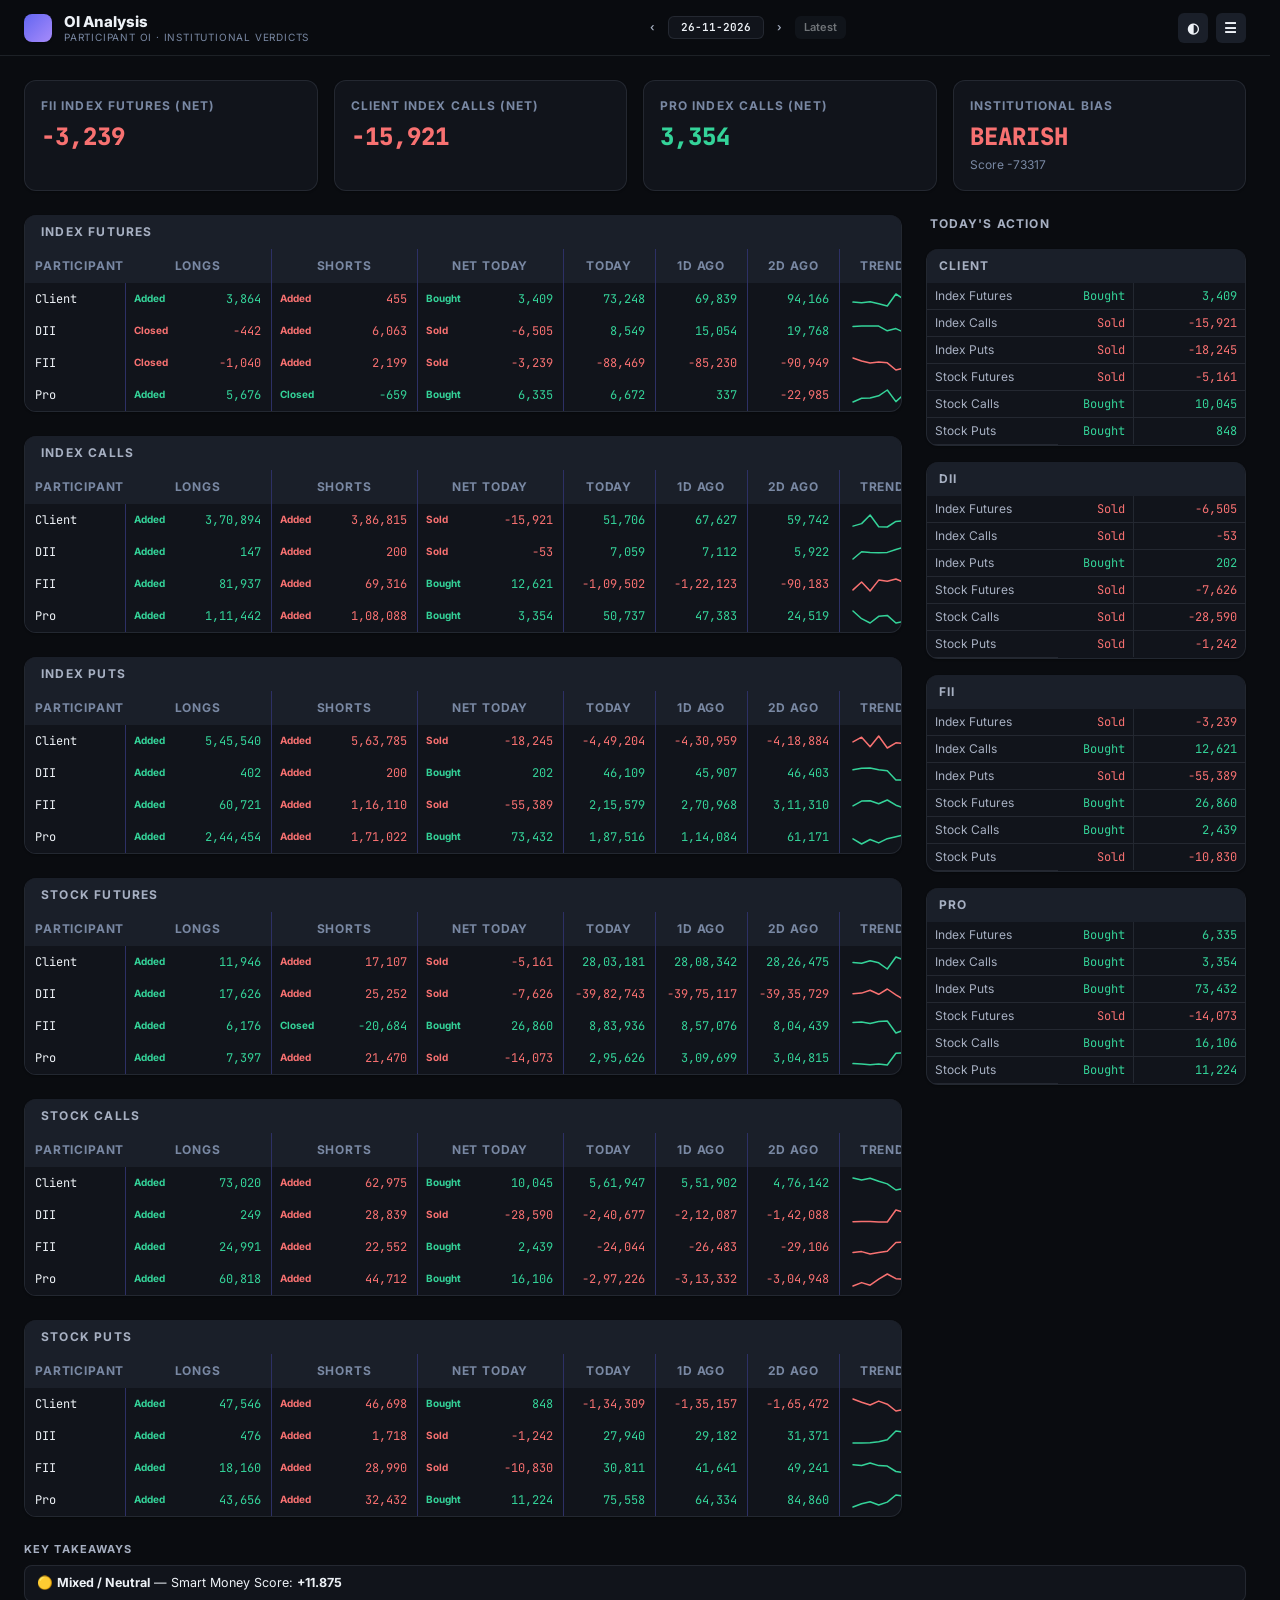
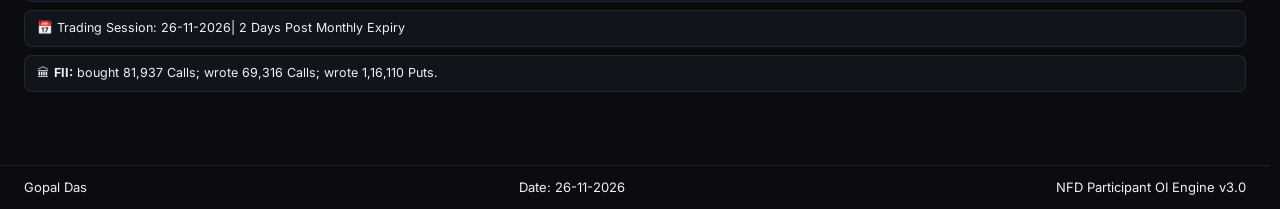
==== commit 6d0d3516: "Update daily market data" ====
--- a/index.html
+++ b/index.html
@@ -12,100 +12,100 @@
   <noscript><link href="https://fonts.googleapis.com/css2?family=Inter:wght@400;600;700;800&family=JetBrains+Mono:wght@400;700&display=optional" rel="stylesheet"></noscript>
   <meta name="robots" content="index, follow">
   <script type="application/json" id="inline-money-flow">{
-  "timestamp": "2026-11-25T14:31:06.343239+00:00",
+  "timestamp": "2026-11-26T14:31:14.264851+00:00",
   "executive_summary": {
-    "bias_label": "MODERATE BULLISH",
-    "smart_money_score": 19.0,
-    "action_desc": "Net positive institutional flows with mild Put short additions.",
+    "bias_label": "NEUTRAL / SIDEWAYS",
+    "smart_money_score": 11.875,
+    "action_desc": "Mixed operator signals — expecting rangebound consolidation.",
     "score_breakdown": {
-      "fii_raw_score": 16,
-      "pro_raw_score": 25,
+      "fii_raw_score": 25,
+      "pro_raw_score": 0,
       "dii_raw_score": -25,
       "fii_weight": 1.0,
       "pro_weight": 0.6,
       "dii_weight": 0.4,
-      "weighted_clipped_before_adjustments": 21.0,
+      "weighted_clipped_before_adjustments": 15.0,
       "trap_adjustment": 0,
       "retail_confirmation_score": 0,
-      "fii_dii_modifier": -2.0,
+      "fii_dii_modifier": -3.125,
       "iv_modifier": 0.0
     }
   },
   "participant_summary": {
-    "date": "25-11-2026",
-    "prev_date": "23-11-2026",
-    "smart_money_score": 19.0,
-    "bias_label": "MODERATE BULLISH",
-    "action_desc": "Net positive institutional flows with mild Put short additions.",
+    "date": "26-11-2026",
+    "prev_date": "25-11-2026",
+    "smart_money_score": 11.875,
+    "bias_label": "NEUTRAL / SIDEWAYS",
+    "action_desc": "Mixed operator signals — expecting rangebound consolidation.",
     "retail_trap_alarm": null,
     "trap_adjustment": 0,
     "retail_confirmation_message": null,
     "retail_confirmation_score": 0,
-    "fii_dii_modifier": -2.0,
+    "fii_dii_modifier": -3.125,
     "iv_modifier_applied": 0.0,
-    "weighted_clipped_before_adjustments": 21.0,
-    "fii_fut_net_change": 5719.0,
-    "fii_fut_long_change": 8051.0,
-    "fii_fut_short_change": 2332.0,
-    "fii_ce_long_change": 57701.0,
-    "fii_ce_short_change": 89641.0,
-    "fii_ce_net_short_change": 31940.0,
-    "fii_pe_long_change": 84489.0,
-    "fii_pe_short_change": 124831.0,
-    "fii_pe_net_short_change": 40342.0,
-    "fii_raw_score": 16,
-    "fii_stk_fut_net_change": 52637.0,
-    "fii_stk_fut_long_change": 20051.0,
-    "fii_stk_fut_short_change": -32586.0,
-    "fii_stk_ce_net_change": -2623.0,
-    "fii_stk_pe_net_change": 7600.0,
-    "pro_fut_net_change": 23322.0,
-    "pro_fut_long_change": 12313.0,
-    "pro_fut_short_change": -11009.0,
-    "pro_ce_long_change": 149047.0,
-    "pro_ce_short_change": 126183.0,
-    "pro_ce_net_short_change": -22864.0,
-    "pro_pe_long_change": 231489.0,
-    "pro_pe_short_change": 178576.0,
-    "pro_pe_net_short_change": -52913.0,
-    "pro_raw_score": 25,
-    "pro_stk_fut_net_change": 4884.0,
-    "pro_stk_fut_long_change": 22026.0,
-    "pro_stk_fut_short_change": 17142.0,
-    "pro_stk_ce_net_change": 8384.0,
-    "pro_stk_pe_net_change": 20526.0,
-    "dii_fut_net_change": -4714.0,
-    "dii_fut_long_change": 2025.0,
-    "dii_fut_short_change": 6739.0,
-    "dii_ce_long_change": 1040.0,
-    "dii_ce_short_change": -150.0,
-    "dii_ce_net_short_change": -1190.0,
-    "dii_pe_long_change": -370.0,
-    "dii_pe_short_change": 126.0,
-    "dii_pe_net_short_change": 496.0,
+    "weighted_clipped_before_adjustments": 15.0,
+    "fii_fut_net_change": -3239.0,
+    "fii_fut_long_change": -1040.0,
+    "fii_fut_short_change": 2199.0,
+    "fii_ce_long_change": 81937.0,
+    "fii_ce_short_change": 69316.0,
+    "fii_ce_net_short_change": -12621.0,
+    "fii_pe_long_change": 60721.0,
+    "fii_pe_short_change": 116110.0,
+    "fii_pe_net_short_change": 55389.0,
+    "fii_raw_score": 25,
+    "fii_stk_fut_net_change": 26860.0,
+    "fii_stk_fut_long_change": 6176.0,
+    "fii_stk_fut_short_change": -20684.0,
+    "fii_stk_ce_net_change": -2439.0,
+    "fii_stk_pe_net_change": 10830.0,
+    "pro_fut_net_change": 6335.0,
+    "pro_fut_long_change": 5676.0,
+    "pro_fut_short_change": -659.0,
+    "pro_ce_long_change": 111442.0,
+    "pro_ce_short_change": 108088.0,
+    "pro_ce_net_short_change": -3354.0,
+    "pro_pe_long_change": 244454.0,
+    "pro_pe_short_change": 171022.0,
+    "pro_pe_net_short_change": -73432.0,
+    "pro_raw_score": 0,
+    "pro_stk_fut_net_change": -14073.0,
+    "pro_stk_fut_long_change": 7397.0,
+    "pro_stk_fut_short_change": 21470.0,
+    "pro_stk_ce_net_change": -16106.0,
+    "pro_stk_pe_net_change": -11224.0,
+    "dii_fut_net_change": -6505.0,
+    "dii_fut_long_change": -442.0,
+    "dii_fut_short_change": 6063.0,
+    "dii_ce_long_change": 147.0,
+    "dii_ce_short_change": 200.0,
+    "dii_ce_net_short_change": 53.0,
+    "dii_pe_long_change": 402.0,
+    "dii_pe_short_change": 200.0,
+    "dii_pe_net_short_change": -202.0,
     "dii_raw_score": -25,
-    "dii_stk_fut_net_change": -39388.0,
-    "dii_stk_fut_long_change": 11396.0,
-    "dii_stk_fut_short_change": 50784.0,
-    "dii_stk_ce_net_change": 69999.0,
-    "dii_stk_pe_net_change": 2189.0,
-    "client_ce_net_buy": 7885.0,
-    "client_pe_net_buy": -12075.0,
-    "client_ce_long_change": 409319.0,
-    "client_ce_short_change": 401434.0,
-    "client_pe_long_change": 611721.0,
-    "client_pe_short_change": 623796.0,
-    "client_fut_net_change": -24327.0,
-    "client_fut_long_change": -17058.0,
-    "client_fut_short_change": 7269.0,
-    "client_stk_fut_net_change": -18133.0,
-    "client_stk_fut_long_change": -2045.0,
-    "client_stk_fut_short_change": 16088.0,
-    "client_stk_ce_net_change": -75760.0,
-    "client_stk_pe_net_change": -30315.0,
-    "fii_fut_net_carried": -85230.0,
-    "pro_fut_net_carried": 337.0,
-    "dii_fut_net_carried": 15054.0,
+    "dii_stk_fut_net_change": -7626.0,
+    "dii_stk_fut_long_change": 17626.0,
+    "dii_stk_fut_short_change": 25252.0,
+    "dii_stk_ce_net_change": 28590.0,
+    "dii_stk_pe_net_change": 1242.0,
+    "client_ce_net_buy": -15921.0,
+    "client_pe_net_buy": -18245.0,
+    "client_ce_long_change": 370894.0,
+    "client_ce_short_change": 386815.0,
+    "client_pe_long_change": 545540.0,
+    "client_pe_short_change": 563785.0,
+    "client_fut_net_change": 3409.0,
+    "client_fut_long_change": 3864.0,
+    "client_fut_short_change": 455.0,
+    "client_stk_fut_net_change": -5161.0,
+    "client_stk_fut_long_change": 11946.0,
+    "client_stk_fut_short_change": 17107.0,
+    "client_stk_ce_net_change": -10045.0,
+    "client_stk_pe_net_change": -848.0,
+    "fii_fut_net_carried": -88469.0,
+    "pro_fut_net_carried": 6672.0,
+    "dii_fut_net_carried": 8549.0,
     "weights": {
       "fii": 1.0,
       "pro": 0.6,
@@ -512,14 +512,24 @@
       "actionDesc": "Net positive institutional flows with mild Put short additions.",
       "fiiRawScore": 16,
       "proRawScore": 25,
+      "diiRawScore": -25
+    },
+    {
+      "date": "26-11-2026",
+      "prev_date": "25-11-2026",
+      "score": 11.875,
+      "bias": "NEUTRAL / SIDEWAYS",
+      "actionDesc": "Mixed operator signals — expecting rangebound consolidation.",
+      "fiiRawScore": 25,
+      "proRawScore": 0,
       "diiRawScore": -25,
       "ivModifier": 0.0
     }
   ],
   "verdict": {
-    "score": 19.0,
-    "bias": "MODERATE BULLISH",
-    "actionDesc": "Net positive institutional flows with mild Put short additions.",
+    "score": 11.875,
+    "bias": "NEUTRAL / SIDEWAYS",
+    "actionDesc": "Mixed operator signals — expecting rangebound consolidation.",
     "scoreBreakdown": {
       "fii": 1.0,
       "pro": 0.6,
@@ -530,105 +540,105 @@
   "participants": {
     "fii": {
       "futures": {
-        "net": 5719.0,
-        "long": 8051.0,
-        "short": 2332.0,
-        "stockNet": 52637.0,
-        "stockLong": 20051.0,
-        "stockShort": -32586.0,
-        "netCarried": -85230.0
+        "net": -3239.0,
+        "long": -1040.0,
+        "short": 2199.0,
+        "stockNet": 26860.0,
+        "stockLong": 6176.0,
+        "stockShort": -20684.0,
+        "netCarried": -88469.0
       },
       "options": {
         "ce": {
-          "long": 57701.0,
-          "short": 89641.0,
-          "netShort": 31940.0
+          "long": 81937.0,
+          "short": 69316.0,
+          "netShort": -12621.0
         },
         "pe": {
-          "long": 84489.0,
-          "short": 124831.0,
-          "netShort": 40342.0
+          "long": 60721.0,
+          "short": 116110.0,
+          "netShort": 55389.0
         },
-        "stkCeNet": -2623.0,
-        "stkPeNet": 7600.0
+        "stkCeNet": -2439.0,
+        "stkPeNet": 10830.0
       },
-      "rawScore": 16
+      "rawScore": 25
     },
     "pro": {
       "futures": {
-        "net": 23322.0,
-        "long": 12313.0,
-        "short": -11009.0,
-        "stockNet": 4884.0,
-        "stockLong": 22026.0,
-        "stockShort": 17142.0,
-        "netCarried": 337.0
+        "net": 6335.0,
+        "long": 5676.0,
+        "short": -659.0,
+        "stockNet": -14073.0,
+        "stockLong": 7397.0,
+        "stockShort": 21470.0,
+        "netCarried": 6672.0
       },
       "options": {
         "ce": {
-          "long": 149047.0,
-          "short": 126183.0,
-          "netShort": -22864.0
+          "long": 111442.0,
+          "short": 108088.0,
+          "netShort": -3354.0
         },
         "pe": {
-          "long": 231489.0,
-          "short": 178576.0,
-          "netShort": -52913.0
+          "long": 244454.0,
+          "short": 171022.0,
+          "netShort": -73432.0
         },
-        "stkCeNet": 8384.0,
-        "stkPeNet": 20526.0
+        "stkCeNet": -16106.0,
+        "stkPeNet": -11224.0
       },
-      "rawScore": 25
+      "rawScore": 0
     },
     "dii": {
       "futures": {
-        "net": -4714.0,
-        "long": 2025.0,
-        "short": 6739.0,
-        "stockNet": -39388.0,
-        "stockLong": 11396.0,
-        "stockShort": 50784.0,
-        "netCarried": 15054.0
+        "net": -6505.0,
+        "long": -442.0,
+        "short": 6063.0,
+        "stockNet": -7626.0,
+        "stockLong": 17626.0,
+        "stockShort": 25252.0,
+        "netCarried": 8549.0
       },
       "options": {
         "ce": {
-          "long": 1040.0,
-          "short": -150.0,
-          "netShort": -1190.0
+          "long": 147.0,
+          "short": 200.0,
+          "netShort": 53.0
         },
         "pe": {
-          "long": -370.0,
-          "short": 126.0,
-          "netShort": 496.0
+          "long": 402.0,
+          "short": 200.0,
+          "netShort": -202.0
         },
-        "stkCeNet": 69999.0,
-        "stkPeNet": 2189.0
+        "stkCeNet": 28590.0,
+        "stkPeNet": 1242.0
       },
       "rawScore": -25
     },
     "client": {
       "futures": {
-        "net": -24327.0,
-        "long": -17058.0,
-        "short": 7269.0,
-        "stockNet": -18133.0,
-        "stockLong": -2045.0,
-        "stockShort": 16088.0,
+        "net": 3409.0,
+        "long": 3864.0,
+        "short": 455.0,
+        "stockNet": -5161.0,
+        "stockLong": 11946.0,
+        "stockShort": 17107.0,
         "netCarried": 0
       },
       "options": {
         "ce": {
-          "long": 409319.0,
-          "short": 401434.0,
-          "netBuy": 7885.0
+          "long": 370894.0,
+          "short": 386815.0,
+          "netBuy": -15921.0
         },
         "pe": {
-          "long": 611721.0,
-          "short": 623796.0,
-          "netBuy": -12075.0
+          "long": 545540.0,
+          "short": 563785.0,
+          "netBuy": -18245.0
         },
-        "stkCeNet": -75760.0,
-        "stkPeNet": -30315.0
+        "stkCeNet": -10045.0,
+        "stkPeNet": -848.0
       }
     }
   },
@@ -660,21 +670,21 @@
   "conviction": {
     "NIFTY": {
       "dates": [
-        "2026-11-19",
         "2026-11-20",
         "2026-11-23",
         "2026-11-24",
-        "2026-11-25"
+        "2026-11-25",
+        "2026-11-26"
       ],
       "strikes": []
     },
     "BANKNIFTY": {
       "dates": [
-        "2026-11-19",
         "2026-11-20",
         "2026-11-23",
         "2026-11-24",
-        "2026-11-25"
+        "2026-11-25",
+        "2026-11-26"
       ],
       "strikes": []
     }
@@ -714,8 +724,8 @@
     </div>
   </header>
   <main class="app-main">
-    <section id="view-gross" class="view active"><!-- PRERENDER:gross --><div class="noscript-fallback"><section class="kpi-bar"><div class="kpi-card"><div class="kpi-header">FII Index Futures (Net)</div><div class="kpi-value pos-up">5,719</div></div><div class="kpi-card"><div class="kpi-header">Client Index Calls (Net)</div><div class="kpi-value pos-up">7,885</div></div><div class="kpi-card"><div class="kpi-header">Pro Index Calls (Net)</div><div class="kpi-value pos-up">22,864</div></div><div class="kpi-card"><div class="kpi-header">Institutional Bias</div><div class="kpi-value pos-down">BEARISH</div><div class="kpi-sub">Score -24330</div></div></section><main class="dash-grid"><div class="main-col"><div class="instrument-block"><div class="block-header">Index Futures</div><div class="table-scroll"><table class="data-table oi-table"><colgroup><col class="col-participant"><col class="col-label"><col class="col-value"><col class="col-label"><col class="col-value"><col class="col-label"><col class="col-value"><col class="col-value"><col class="col-value"><col class="col-value"><col class="col-spark"></colgroup><thead><tr><th class="sticky-col-first">Participant</th><th colspan="2">Longs</th><th colspan="2">Shorts</th><th colspan="2">Net Today</th><th>Today</th><th>1D Ago</th><th>2D Ago</th><th>Trend</th></tr></thead><tbody><tr><td class="sticky-col-first participant">Client</td><td class="action-label pos-down">Closed</td><td class="pos-down">-17,058</td><td class="action-label pos-down">Added</td><td class="pos-down">7,269</td><td class="action-label pos-down">Sold</td><td class="pos-down">-24,327</td><td class="pos-up">69,839</td><td class="pos-up">94,166</td><td class="pos-up">41,262</td><td class="spark-cell">—</td></tr><tr><td class="sticky-col-first participant">DII</td><td class="action-label pos-up">Added</td><td class="pos-up">2,025</td><td class="action-label pos-down">Added</td><td class="pos-down">6,739</td><td class="action-label pos-down">Sold</td><td class="pos-down">-4,714</td><td class="pos-up">15,054</td><td class="pos-up">19,768</td><td class="pos-up">17,151</td><td class="spark-cell">—</td></tr><tr><td class="sticky-col-first participant">FII</td><td class="action-label pos-up">Added</td><td class="pos-up">8,051</td><td class="action-label pos-down">Added</td><td class="pos-down">2,332</td><td class="action-label pos-up">Bought</td><td class="pos-up">5,719</td><td class="pos-down">-85,230</td><td class="pos-down">-90,949</td><td class="pos-down">-70,454</td><td class="spark-cell">—</td></tr><tr><td class="sticky-col-first participant">Pro</td><td class="action-label pos-up">Added</td><td class="pos-up">12,313</td><td class="action-label pos-up">Closed</td><td class="pos-up">-11,009</td><td class="action-label pos-up">Bought</td><td class="pos-up">23,322</td><td class="pos-up">337</td><td class="pos-down">-22,985</td><td class="pos-up">12,041</td><td class="spark-cell">—</td></tr></tbody></table></div></div> <div class="instrument-block"><div class="block-header">Index Calls</div><div class="table-scroll"><table class="data-table oi-table"><colgroup><col class="col-participant"><col class="col-label"><col class="col-value"><col class="col-label"><col class="col-value"><col class="col-label"><col class="col-value"><col class="col-value"><col class="col-value"><col class="col-value"><col class="col-spark"></colgroup><thead><tr><th class="sticky-col-first">Participant</th><th colspan="2">Longs</th><th colspan="2">Shorts</th><th colspan="2">Net Today</th><th>Today</th><th>1D Ago</th><th>2D Ago</th><th>Trend</th></tr></thead><tbody><tr><td class="sticky-col-first participant">Client</td><td class="action-label pos-up">Added</td><td class="pos-up">4,09,319</td><td class="action-label pos-down">Added</td><td class="pos-down">4,01,434</td><td class="action-label pos-up">Bought</td><td class="pos-up">7,885</td><td class="pos-up">67,627</td><td class="pos-up">59,742</td><td class="pos-down">-34,321</td><td class="spark-cell">—</td></tr><tr><td class="sticky-col-first participant">DII</td><td class="action-label pos-up">Added</td><td class="pos-up">1,040</td><td class="action-label pos-up">Closed</td><td class="pos-up">-150</td><td class="action-label pos-up">Bought</td><td class="pos-up">1,190</td><td class="pos-up">7,112</td><td class="pos-up">5,922</td><td class="pos-up">4,547</td><td class="spark-cell">—</td></tr><tr><td class="sticky-col-first participant">FII</td><td class="action-label pos-up">Added</td><td class="pos-up">57,701</td><td class="action-label pos-down">Added</td><td class="pos-down">89,641</td><td class="action-label pos-down">Sold</td><td class="pos-down">-31,940</td><td class="pos-down">-1,22,123</td><td class="pos-down">-90,183</td><td class="pos-down">-1,09,607</td><td class="spark-cell">—</td></tr><tr><td class="sticky-col-first participant">Pro</td><td class="action-label pos-up">Added</td><td class="pos-up">1,49,047</td><td class="action-label pos-down">Added</td><td class="pos-down">1,26,183</td><td class="action-label pos-up">Bought</td><td class="pos-up">22,864</td><td class="pos-up">47,383</td><td class="pos-up">24,519</td><td class="pos-up">1,39,381</td><td class="spark-cell">—</td></tr></tbody></table></div></div> <div class="instrument-block"><div class="block-header">Index Puts</div><div class="table-scroll"><table class="data-table oi-table"><colgroup><col class="col-participant"><col class="col-label"><col class="col-value"><col class="col-label"><col class="col-value"><col class="col-label"><col class="col-value"><col class="col-value"><col class="col-value"><col class="col-value"><col class="col-spark"></colgroup><thead><tr><th class="sticky-col-first">Participant</th><th colspan="2">Longs</th><th colspan="2">Shorts</th><th colspan="2">Net Today</th><th>Today</th><th>1D Ago</th><th>2D Ago</th><th>Trend</th></tr></thead><tbody><tr><td class="sticky-col-first participant">Client</td><td class="action-label pos-up">Added</td><td class="pos-up">6,11,721</td><td class="action-label pos-down">Added</td><td class="pos-down">6,23,796</td><td class="action-label pos-down">Sold</td><td class="pos-down">-12,075</td><td class="pos-down">-4,30,959</td><td class="pos-down">-4,18,884</td><td class="pos-down">-4,88,506</td><td class="spark-cell">—</td></tr><tr><td class="sticky-col-first participant">DII</td><td class="action-label pos-down">Closed</td><td class="pos-down">-370</td><td class="action-label pos-down">Added</td><td class="pos-down">126</td><td class="action-label pos-down">Sold</td><td class="pos-down">-496</td><td class="pos-up">45,907</td><td class="pos-up">46,403</td><td class="pos-up">98,077</td><td class="spark-cell">—</td></tr><tr><td class="sticky-col-first participant">FII</td><td class="action-label pos-up">Added</td><td class="pos-up">84,489</td><td class="action-label pos-down">Added</td><td class="pos-down">1,24,831</td><td class="action-label pos-down">Sold</td><td class="pos-down">-40,342</td><td class="pos-up">2,70,968</td><td class="pos-up">3,11,310</td><td class="pos-up">3,84,732</td><td class="spark-cell">—</td></tr><tr><td class="sticky-col-first participant">Pro</td><td class="action-label pos-up">Added</td><td class="pos-up">2,31,489</td><td class="action-label pos-down">Added</td><td class="pos-down">1,78,576</td><td class="action-label pos-up">Bought</td><td class="pos-up">52,913</td><td class="pos-up">1,14,084</td><td class="pos-up">61,171</td><td class="pos-up">5,696</td><td class="spark-cell">—</td></tr></tbody></table></div></div> <div class="instrument-block"><div class="block-header">Stock Futures</div><div class="table-scroll"><table class="data-table oi-table"><colgroup><col class="col-participant"><col class="col-label"><col class="col-value"><col class="col-label"><col class="col-value"><col class="col-label"><col class="col-value"><col class="col-value"><col class="col-value"><col class="col-value"><col class="col-spark"></colgroup><thead><tr><th class="sticky-col-first">Participant</th><th colspan="2">Longs</th><th colspan="2">Shorts</th><th colspan="2">Net Today</th><th>Today</th><th>1D Ago</th><th>2D Ago</th><th>Trend</th></tr></thead><tbody><tr><td class="sticky-col-first participant">Client</td><td class="action-label pos-down">Closed</td><td class="pos-down">-2,045</td><td class="action-label pos-down">Added</td><td class="pos-down">16,088</td><td class="action-label pos-down">Sold</td><td class="pos-down">-18,133</td><td class="pos-up">28,08,342</td><td class="pos-up">28,26,475</td><td class="pos-up">27,55,543</td><td class="spark-cell">—</td></tr><tr><td class="sticky-col-first participant">DII</td><td class="action-label pos-up">Added</td><td class="pos-up">11,396</td><td class="action-label pos-down">Added</td><td class="pos-down">50,784</td><td class="action-label pos-down">Sold</td><td class="pos-down">-39,388</td><td class="pos-down">-39,75,117</td><td class="pos-down">-39,35,729</td><td class="pos-down">-38,92,321</td><td class="spark-cell">—</td></tr><tr><td class="sticky-col-first participant">FII</td><td class="action-label pos-up">Added</td><td class="pos-up">20,051</td><td class="action-label pos-up">Closed</td><td class="pos-up">-32,586</td><td class="action-label pos-up">Bought</td><td class="pos-up">52,637</td><td class="pos-up">8,57,076</td><td class="pos-up">8,04,439</td><td class="pos-up">10,01,620</td><td class="spark-cell">—</td></tr><tr><td class="sticky-col-first participant">Pro</td><td class="action-label pos-up">Added</td><td class="pos-up">22,026</td><td class="action-label pos-down">Added</td><td class="pos-down">17,142</td><td class="action-label pos-up">Bought</td><td class="pos-up">4,884</td><td class="pos-up">3,09,699</td><td class="pos-up">3,04,815</td><td class="pos-up">1,35,158</td><td class="spark-cell">—</td></tr></tbody></table></div></div> <div class="instrument-block"><div class="block-header">Stock Calls</div><div class="table-scroll"><table class="data-table oi-table"><colgroup><col class="col-participant"><col class="col-label"><col class="col-value"><col class="col-label"><col class="col-value"><col class="col-label"><col class="col-value"><col class="col-value"><col class="col-value"><col class="col-value"><col class="col-spark"></colgroup><thead><tr><th class="sticky-col-first">Participant</th><th colspan="2">Longs</th><th colspan="2">Shorts</th><th colspan="2">Net Today</th><th>Today</th><th>1D Ago</th><th>2D Ago</th><th>Trend</th></tr></thead><tbody><tr><td class="sticky-col-first participant">Client</td><td class="action-label pos-up">Added</td><td class="pos-up">2,00,776</td><td class="action-label pos-down">Added</td><td class="pos-down">1,25,016</td><td class="action-label pos-up">Bought</td><td class="pos-up">75,760</td><td class="pos-up">5,51,902</td><td class="pos-up">4,76,142</td><td class="pos-up">7,84,733</td><td class="spark-cell">—</td></tr><tr><td class="sticky-col-first participant">DII</td><td class="action-label pos-up">Added</td><td class="pos-up">712</td><td class="action-label pos-down">Added</td><td class="pos-down">70,711</td><td class="action-label pos-down">Sold</td><td class="pos-down">-69,999</td><td class="pos-down">-2,12,087</td><td class="pos-down">-1,42,088</td><td class="pos-down">-4,77,285</td><td class="spark-cell">—</td></tr><tr><td class="sticky-col-first participant">FII</td><td class="action-label pos-up">Added</td><td class="pos-up">41,057</td><td class="action-label pos-down">Added</td><td class="pos-down">38,434</td><td class="action-label pos-up">Bought</td><td class="pos-up">2,623</td><td class="pos-down">-26,483</td><td class="pos-down">-29,106</td><td class="pos-down">-1,15,899</td><td class="spark-cell">—</td></tr><tr><td class="sticky-col-first participant">Pro</td><td class="action-label pos-up">Added</td><td class="pos-up">1,35,509</td><td class="action-label pos-down">Added</td><td class="pos-down">1,43,893</td><td class="action-label pos-down">Sold</td><td class="pos-down">-8,384</td><td class="pos-down">-3,13,332</td><td class="pos-down">-3,04,948</td><td class="pos-down">-1,91,549</td><td class="spark-cell">—</td></tr></tbody></table></div></div> <div class="instrument-block"><div class="block-header">Stock Puts</div><div class="table-scroll"><table class="data-table oi-table"><colgroup><col class="col-participant"><col class="col-label"><col class="col-value"><col class="col-label"><col class="col-value"><col class="col-label"><col class="col-value"><col class="col-value"><col class="col-value"><col class="col-value"><col class="col-spark"></colgroup><thead><tr><th class="sticky-col-first">Participant</th><th colspan="2">Longs</th><th colspan="2">Shorts</th><th colspan="2">Net Today</th><th>Today</th><th>1D Ago</th><th>2D Ago</th><th>Trend</th></tr></thead><tbody><tr><td class="sticky-col-first participant">Client</td><td class="action-label pos-up">Added</td><td class="pos-up">1,00,182</td><td class="action-label pos-down">Added</td><td class="pos-down">69,867</td><td class="action-label pos-up">Bought</td><td class="pos-up">30,315</td><td class="pos-down">-1,35,157</td><td class="pos-down">-1,65,472</td><td class="pos-down">-47,593</td><td class="spark-cell">—</td></tr><tr><td class="sticky-col-first participant">DII</td><td class="action-label pos-up">Added</td><td class="pos-up">380</td><td class="action-label pos-down">Added</td><td class="pos-down">2,569</td><td class="action-label pos-down">Sold</td><td class="pos-down">-2,189</td><td class="pos-up">29,182</td><td class="pos-up">31,371</td><td class="pos-up">13,866</td><td class="spark-cell">—</td></tr><tr><td class="sticky-col-first participant">FII</td><td class="action-label pos-up">Added</td><td class="pos-up">34,739</td><td class="action-label pos-down">Added</td><td class="pos-down">42,339</td><td class="action-label pos-down">Sold</td><td class="pos-down">-7,600</td><td class="pos-up">41,641</td><td class="pos-up">49,241</td><td class="pos-up">77,394</td><td class="spark-cell">—</td></tr><tr><td class="sticky-col-first participant">Pro</td><td class="action-label pos-up">Added</td><td class="pos-up">83,502</td><td class="action-label pos-down">Added</td><td class="pos-down">1,04,028</td><td class="action-label pos-down">Sold</td><td class="pos-down">-20,526</td><td class="pos-up">64,334</td><td class="pos-up">84,860</td><td class="pos-down">-43,667</td><td class="spark-cell">—</td></tr></tbody></table></div></div></div><div class="right-rail"><div class="rail-title">Today's Action</div><div class="instrument-block rail-card"><div class="block-header">Client</div><table class="data-table compact rail-table"><colgroup><col class="col-inst"><col class="col-act"><col class="col-val"></colgroup><tr><th scope="row" class="action-label">Index Futures</th><td class="pos-down">Sold</td><td class="pos-down">-24,327</td></tr><tr><th scope="row" class="action-label">Index Calls</th><td class="pos-up">Bought</td><td class="pos-up">7,885</td></tr><tr><th scope="row" class="action-label">Index Puts</th><td class="pos-down">Sold</td><td class="pos-down">-12,075</td></tr><tr><th scope="row" class="action-label">Stock Futures</th><td class="pos-down">Sold</td><td class="pos-down">-18,133</td></tr><tr><th scope="row" class="action-label">Stock Calls</th><td class="pos-up">Bought</td><td class="pos-up">75,760</td></tr><tr><th scope="row" class="action-label">Stock Puts</th><td class="pos-up">Bought</td><td class="pos-up">30,315</td></tr></table></div><div class="instrument-block rail-card"><div class="block-header">DII</div><table class="data-table compact rail-table"><colgroup><col class="col-inst"><col class="col-act"><col class="col-val"></colgroup><tr><th scope="row" class="action-label">Index Futures</th><td class="pos-down">Sold</td><td class="pos-down">-4,714</td></tr><tr><th scope="row" class="action-label">Index Calls</th><td class="pos-up">Bought</td><td class="pos-up">1,190</td></tr><tr><th scope="row" class="action-label">Index Puts</th><td class="pos-down">Sold</td><td class="pos-down">-496</td></tr><tr><th scope="row" class="action-label">Stock Futures</th><td class="pos-down">Sold</td><td class="pos-down">-39,388</td></tr><tr><th scope="row" class="action-label">Stock Calls</th><td class="pos-down">Sold</td><td class="pos-down">-69,999</td></tr><tr><th scope="row" class="action-label">Stock Puts</th><td class="pos-down">Sold</td><td class="pos-down">-2,189</td></tr></table></div><div class="instrument-block rail-card"><div class="block-header">FII</div><table class="data-table compact rail-table"><colgroup><col class="col-inst"><col class="col-act"><col class="col-val"></colgroup><tr><th scope="row" class="action-label">Index Futures</th><td class="pos-up">Bought</td><td class="pos-up">5,719</td></tr><tr><th scope="row" class="action-label">Index Calls</th><td class="pos-down">Sold</td><td class="pos-down">-31,940</td></tr><tr><th scope="row" class="action-label">Index Puts</th><td class="pos-down">Sold</td><td class="pos-down">-40,342</td></tr><tr><th scope="row" class="action-label">Stock Futures</th><td class="pos-up">Bought</td><td class="pos-up">52,637</td></tr><tr><th scope="row" class="action-label">Stock Calls</th><td class="pos-up">Bought</td><td class="pos-up">2,623</td></tr><tr><th scope="row" class="action-label">Stock Puts</th><td class="pos-down">Sold</td><td class="pos-down">-7,600</td></tr></table></div><div class="instrument-block rail-card"><div class="block-header">Pro</div><table class="data-table compact rail-table"><colgroup><col class="col-inst"><col class="col-act"><col class="col-val"></colgroup><tr><th scope="row" class="action-label">Index Futures</th><td class="pos-up">Bought</td><td class="pos-up">23,322</td></tr><tr><th scope="row" class="action-label">Index Calls</th><td class="pos-up">Bought</td><td class="pos-up">22,864</td></tr><tr><th scope="row" class="action-label">Index Puts</th><td class="pos-up">Bought</td><td class="pos-up">52,913</td></tr><tr><th scope="row" class="action-label">Stock Futures</th><td class="pos-up">Bought</td><td class="pos-up">4,884</td></tr><tr><th scope="row" class="action-label">Stock Calls</th><td class="pos-down">Sold</td><td class="pos-down">-8,384</td></tr><tr><th scope="row" class="action-label">Stock Puts</th><td class="pos-down">Sold</td><td class="pos-down">-20,526</td></tr></table></div></div></main><div class="takeaways"><div class="takeaways-title">Key Takeaways</div><div class="takeaway-item">🟢 <strong>Bullish</strong> — Smart Money Score: <strong>+19.0</strong></div><div class="takeaway-item">📅 Trading Session: 25-11-2026| Post Monthly Expiry</div><div class="takeaway-item">🏛 <strong>FII:</strong> bought 5,719 Index Futures; bought 57,701 Calls; wrote 89,641 Calls; wrote 1,24,831 Puts; bought 84,489 Puts (hedge).</div></div></div><!-- /PRERENDER:gross --></section>
-    <section id="view-verdict" class="view"><!-- PRERENDER:verdict --><div class="noscript-fallback"><section class="verdict-banner"><div class="banner-left"><div class="banner-row"><span class="badge bullish">MODERATE BULLISH</span><span class="banner-title">INSTITUTIONAL MARKET VERDICT</span></div><p class="banner-desc">Net positive institutional flows with mild Put short additions.</p></div><div class="banner-right"><div class="score-label">Smart Money Score</div><div class="verdict-gauge pos-up">+19.00</div></div></section><div class="instrument-block"><div class="block-header">FII & Pro Daily Positioning Shift</div><div class="panel-body"><div class="section-label fii">FII (Institutional)</div><div class="stat-row"><span class="stat-label">Call Options Stance</span><span class="stat-value mono pos-up">31,940</span></div><div class="stat-row"><span class="stat-label">Put Options Stance</span><span class="stat-value mono pos-up">40,342</span></div><div class="stat-row"><span class="stat-label">Futures Net Shift</span><span class="stat-value mono pos-up">5,719</span></div><div class="section-label pro">Pro Desk & Retail</div><div class="stat-row"><span class="stat-label">Pro Call Net-Short</span><span class="stat-value mono pos-down">-22,864</span></div><div class="stat-row"><span class="stat-label">Pro Put Net-Short</span><span class="stat-value mono pos-down">-52,913</span></div><div class="stat-row"><span class="stat-label">Retail Net Calls</span><span class="stat-value mono pos-up">7,885</span></div><div class="section-label dii">DII (Domestic)</div><div class="stat-row"><span class="stat-label">DII Call Shift</span><span class="stat-value mono pos-down">-1,190</span></div><div class="stat-row"><span class="stat-label">DII Put Shift</span><span class="stat-value mono pos-up">496</span></div><div class="stat-row"><span class="stat-label">DII Futures Net</span><span class="stat-value mono pos-down">-4,714</span></div></div></div></div><!-- /PRERENDER:verdict --></section>
+    <section id="view-gross" class="view active"><!-- PRERENDER:gross --><div class="noscript-fallback"><section class="kpi-bar"><div class="kpi-card"><div class="kpi-header">FII Index Futures (Net)</div><div class="kpi-value pos-down">-3,239</div></div><div class="kpi-card"><div class="kpi-header">Client Index Calls (Net)</div><div class="kpi-value pos-down">-15,921</div></div><div class="kpi-card"><div class="kpi-header">Pro Index Calls (Net)</div><div class="kpi-value pos-up">3,354</div></div><div class="kpi-card"><div class="kpi-header">Institutional Bias</div><div class="kpi-value pos-down">BEARISH</div><div class="kpi-sub">Score -73317</div></div></section><main class="dash-grid"><div class="main-col"><div class="instrument-block"><div class="block-header">Index Futures</div><div class="table-scroll"><table class="data-table oi-table"><colgroup><col class="col-participant"><col class="col-label"><col class="col-value"><col class="col-label"><col class="col-value"><col class="col-label"><col class="col-value"><col class="col-value"><col class="col-value"><col class="col-value"><col class="col-spark"></colgroup><thead><tr><th class="sticky-col-first">Participant</th><th colspan="2">Longs</th><th colspan="2">Shorts</th><th colspan="2">Net Today</th><th>Today</th><th>1D Ago</th><th>2D Ago</th><th>Trend</th></tr></thead><tbody><tr><td class="sticky-col-first participant">Client</td><td class="action-label pos-up">Added</td><td class="pos-up">3,864</td><td class="action-label pos-down">Added</td><td class="pos-down">455</td><td class="action-label pos-up">Bought</td><td class="pos-up">3,409</td><td class="pos-up">73,248</td><td class="pos-up">69,839</td><td class="pos-up">94,166</td><td class="spark-cell">—</td></tr><tr><td class="sticky-col-first participant">DII</td><td class="action-label pos-down">Closed</td><td class="pos-down">-442</td><td class="action-label pos-down">Added</td><td class="pos-down">6,063</td><td class="action-label pos-down">Sold</td><td class="pos-down">-6,505</td><td class="pos-up">8,549</td><td class="pos-up">15,054</td><td class="pos-up">19,768</td><td class="spark-cell">—</td></tr><tr><td class="sticky-col-first participant">FII</td><td class="action-label pos-down">Closed</td><td class="pos-down">-1,040</td><td class="action-label pos-down">Added</td><td class="pos-down">2,199</td><td class="action-label pos-down">Sold</td><td class="pos-down">-3,239</td><td class="pos-down">-88,469</td><td class="pos-down">-85,230</td><td class="pos-down">-90,949</td><td class="spark-cell">—</td></tr><tr><td class="sticky-col-first participant">Pro</td><td class="action-label pos-up">Added</td><td class="pos-up">5,676</td><td class="action-label pos-up">Closed</td><td class="pos-up">-659</td><td class="action-label pos-up">Bought</td><td class="pos-up">6,335</td><td class="pos-up">6,672</td><td class="pos-up">337</td><td class="pos-down">-22,985</td><td class="spark-cell">—</td></tr></tbody></table></div></div> <div class="instrument-block"><div class="block-header">Index Calls</div><div class="table-scroll"><table class="data-table oi-table"><colgroup><col class="col-participant"><col class="col-label"><col class="col-value"><col class="col-label"><col class="col-value"><col class="col-label"><col class="col-value"><col class="col-value"><col class="col-value"><col class="col-value"><col class="col-spark"></colgroup><thead><tr><th class="sticky-col-first">Participant</th><th colspan="2">Longs</th><th colspan="2">Shorts</th><th colspan="2">Net Today</th><th>Today</th><th>1D Ago</th><th>2D Ago</th><th>Trend</th></tr></thead><tbody><tr><td class="sticky-col-first participant">Client</td><td class="action-label pos-up">Added</td><td class="pos-up">3,70,894</td><td class="action-label pos-down">Added</td><td class="pos-down">3,86,815</td><td class="action-label pos-down">Sold</td><td class="pos-down">-15,921</td><td class="pos-up">51,706</td><td class="pos-up">67,627</td><td class="pos-up">59,742</td><td class="spark-cell">—</td></tr><tr><td class="sticky-col-first participant">DII</td><td class="action-label pos-up">Added</td><td class="pos-up">147</td><td class="action-label pos-down">Added</td><td class="pos-down">200</td><td class="action-label pos-down">Sold</td><td class="pos-down">-53</td><td class="pos-up">7,059</td><td class="pos-up">7,112</td><td class="pos-up">5,922</td><td class="spark-cell">—</td></tr><tr><td class="sticky-col-first participant">FII</td><td class="action-label pos-up">Added</td><td class="pos-up">81,937</td><td class="action-label pos-down">Added</td><td class="pos-down">69,316</td><td class="action-label pos-up">Bought</td><td class="pos-up">12,621</td><td class="pos-down">-1,09,502</td><td class="pos-down">-1,22,123</td><td class="pos-down">-90,183</td><td class="spark-cell">—</td></tr><tr><td class="sticky-col-first participant">Pro</td><td class="action-label pos-up">Added</td><td class="pos-up">1,11,442</td><td class="action-label pos-down">Added</td><td class="pos-down">1,08,088</td><td class="action-label pos-up">Bought</td><td class="pos-up">3,354</td><td class="pos-up">50,737</td><td class="pos-up">47,383</td><td class="pos-up">24,519</td><td class="spark-cell">—</td></tr></tbody></table></div></div> <div class="instrument-block"><div class="block-header">Index Puts</div><div class="table-scroll"><table class="data-table oi-table"><colgroup><col class="col-participant"><col class="col-label"><col class="col-value"><col class="col-label"><col class="col-value"><col class="col-label"><col class="col-value"><col class="col-value"><col class="col-value"><col class="col-value"><col class="col-spark"></colgroup><thead><tr><th class="sticky-col-first">Participant</th><th colspan="2">Longs</th><th colspan="2">Shorts</th><th colspan="2">Net Today</th><th>Today</th><th>1D Ago</th><th>2D Ago</th><th>Trend</th></tr></thead><tbody><tr><td class="sticky-col-first participant">Client</td><td class="action-label pos-up">Added</td><td class="pos-up">5,45,540</td><td class="action-label pos-down">Added</td><td class="pos-down">5,63,785</td><td class="action-label pos-down">Sold</td><td class="pos-down">-18,245</td><td class="pos-down">-4,49,204</td><td class="pos-down">-4,30,959</td><td class="pos-down">-4,18,884</td><td class="spark-cell">—</td></tr><tr><td class="sticky-col-first participant">DII</td><td class="action-label pos-up">Added</td><td class="pos-up">402</td><td class="action-label pos-down">Added</td><td class="pos-down">200</td><td class="action-label pos-up">Bought</td><td class="pos-up">202</td><td class="pos-up">46,109</td><td class="pos-up">45,907</td><td class="pos-up">46,403</td><td class="spark-cell">—</td></tr><tr><td class="sticky-col-first participant">FII</td><td class="action-label pos-up">Added</td><td class="pos-up">60,721</td><td class="action-label pos-down">Added</td><td class="pos-down">1,16,110</td><td class="action-label pos-down">Sold</td><td class="pos-down">-55,389</td><td class="pos-up">2,15,579</td><td class="pos-up">2,70,968</td><td class="pos-up">3,11,310</td><td class="spark-cell">—</td></tr><tr><td class="sticky-col-first participant">Pro</td><td class="action-label pos-up">Added</td><td class="pos-up">2,44,454</td><td class="action-label pos-down">Added</td><td class="pos-down">1,71,022</td><td class="action-label pos-up">Bought</td><td class="pos-up">73,432</td><td class="pos-up">1,87,516</td><td class="pos-up">1,14,084</td><td class="pos-up">61,171</td><td class="spark-cell">—</td></tr></tbody></table></div></div> <div class="instrument-block"><div class="block-header">Stock Futures</div><div class="table-scroll"><table class="data-table oi-table"><colgroup><col class="col-participant"><col class="col-label"><col class="col-value"><col class="col-label"><col class="col-value"><col class="col-label"><col class="col-value"><col class="col-value"><col class="col-value"><col class="col-value"><col class="col-spark"></colgroup><thead><tr><th class="sticky-col-first">Participant</th><th colspan="2">Longs</th><th colspan="2">Shorts</th><th colspan="2">Net Today</th><th>Today</th><th>1D Ago</th><th>2D Ago</th><th>Trend</th></tr></thead><tbody><tr><td class="sticky-col-first participant">Client</td><td class="action-label pos-up">Added</td><td class="pos-up">11,946</td><td class="action-label pos-down">Added</td><td class="pos-down">17,107</td><td class="action-label pos-down">Sold</td><td class="pos-down">-5,161</td><td class="pos-up">28,03,181</td><td class="pos-up">28,08,342</td><td class="pos-up">28,26,475</td><td class="spark-cell">—</td></tr><tr><td class="sticky-col-first participant">DII</td><td class="action-label pos-up">Added</td><td class="pos-up">17,626</td><td class="action-label pos-down">Added</td><td class="pos-down">25,252</td><td class="action-label pos-down">Sold</td><td class="pos-down">-7,626</td><td class="pos-down">-39,82,743</td><td class="pos-down">-39,75,117</td><td class="pos-down">-39,35,729</td><td class="spark-cell">—</td></tr><tr><td class="sticky-col-first participant">FII</td><td class="action-label pos-up">Added</td><td class="pos-up">6,176</td><td class="action-label pos-up">Closed</td><td class="pos-up">-20,684</td><td class="action-label pos-up">Bought</td><td class="pos-up">26,860</td><td class="pos-up">8,83,936</td><td class="pos-up">8,57,076</td><td class="pos-up">8,04,439</td><td class="spark-cell">—</td></tr><tr><td class="sticky-col-first participant">Pro</td><td class="action-label pos-up">Added</td><td class="pos-up">7,397</td><td class="action-label pos-down">Added</td><td class="pos-down">21,470</td><td class="action-label pos-down">Sold</td><td class="pos-down">-14,073</td><td class="pos-up">2,95,626</td><td class="pos-up">3,09,699</td><td class="pos-up">3,04,815</td><td class="spark-cell">—</td></tr></tbody></table></div></div> <div class="instrument-block"><div class="block-header">Stock Calls</div><div class="table-scroll"><table class="data-table oi-table"><colgroup><col class="col-participant"><col class="col-label"><col class="col-value"><col class="col-label"><col class="col-value"><col class="col-label"><col class="col-value"><col class="col-value"><col class="col-value"><col class="col-value"><col class="col-spark"></colgroup><thead><tr><th class="sticky-col-first">Participant</th><th colspan="2">Longs</th><th colspan="2">Shorts</th><th colspan="2">Net Today</th><th>Today</th><th>1D Ago</th><th>2D Ago</th><th>Trend</th></tr></thead><tbody><tr><td class="sticky-col-first participant">Client</td><td class="action-label pos-up">Added</td><td class="pos-up">73,020</td><td class="action-label pos-down">Added</td><td class="pos-down">62,975</td><td class="action-label pos-up">Bought</td><td class="pos-up">10,045</td><td class="pos-up">5,61,947</td><td class="pos-up">5,51,902</td><td class="pos-up">4,76,142</td><td class="spark-cell">—</td></tr><tr><td class="sticky-col-first participant">DII</td><td class="action-label pos-up">Added</td><td class="pos-up">249</td><td class="action-label pos-down">Added</td><td class="pos-down">28,839</td><td class="action-label pos-down">Sold</td><td class="pos-down">-28,590</td><td class="pos-down">-2,40,677</td><td class="pos-down">-2,12,087</td><td class="pos-down">-1,42,088</td><td class="spark-cell">—</td></tr><tr><td class="sticky-col-first participant">FII</td><td class="action-label pos-up">Added</td><td class="pos-up">24,991</td><td class="action-label pos-down">Added</td><td class="pos-down">22,552</td><td class="action-label pos-up">Bought</td><td class="pos-up">2,439</td><td class="pos-down">-24,044</td><td class="pos-down">-26,483</td><td class="pos-down">-29,106</td><td class="spark-cell">—</td></tr><tr><td class="sticky-col-first participant">Pro</td><td class="action-label pos-up">Added</td><td class="pos-up">60,818</td><td class="action-label pos-down">Added</td><td class="pos-down">44,712</td><td class="action-label pos-up">Bought</td><td class="pos-up">16,106</td><td class="pos-down">-2,97,226</td><td class="pos-down">-3,13,332</td><td class="pos-down">-3,04,948</td><td class="spark-cell">—</td></tr></tbody></table></div></div> <div class="instrument-block"><div class="block-header">Stock Puts</div><div class="table-scroll"><table class="data-table oi-table"><colgroup><col class="col-participant"><col class="col-label"><col class="col-value"><col class="col-label"><col class="col-value"><col class="col-label"><col class="col-value"><col class="col-value"><col class="col-value"><col class="col-value"><col class="col-spark"></colgroup><thead><tr><th class="sticky-col-first">Participant</th><th colspan="2">Longs</th><th colspan="2">Shorts</th><th colspan="2">Net Today</th><th>Today</th><th>1D Ago</th><th>2D Ago</th><th>Trend</th></tr></thead><tbody><tr><td class="sticky-col-first participant">Client</td><td class="action-label pos-up">Added</td><td class="pos-up">47,546</td><td class="action-label pos-down">Added</td><td class="pos-down">46,698</td><td class="action-label pos-up">Bought</td><td class="pos-up">848</td><td class="pos-down">-1,34,309</td><td class="pos-down">-1,35,157</td><td class="pos-down">-1,65,472</td><td class="spark-cell">—</td></tr><tr><td class="sticky-col-first participant">DII</td><td class="action-label pos-up">Added</td><td class="pos-up">476</td><td class="action-label pos-down">Added</td><td class="pos-down">1,718</td><td class="action-label pos-down">Sold</td><td class="pos-down">-1,242</td><td class="pos-up">27,940</td><td class="pos-up">29,182</td><td class="pos-up">31,371</td><td class="spark-cell">—</td></tr><tr><td class="sticky-col-first participant">FII</td><td class="action-label pos-up">Added</td><td class="pos-up">18,160</td><td class="action-label pos-down">Added</td><td class="pos-down">28,990</td><td class="action-label pos-down">Sold</td><td class="pos-down">-10,830</td><td class="pos-up">30,811</td><td class="pos-up">41,641</td><td class="pos-up">49,241</td><td class="spark-cell">—</td></tr><tr><td class="sticky-col-first participant">Pro</td><td class="action-label pos-up">Added</td><td class="pos-up">43,656</td><td class="action-label pos-down">Added</td><td class="pos-down">32,432</td><td class="action-label pos-up">Bought</td><td class="pos-up">11,224</td><td class="pos-up">75,558</td><td class="pos-up">64,334</td><td class="pos-up">84,860</td><td class="spark-cell">—</td></tr></tbody></table></div></div></div><div class="right-rail"><div class="rail-title">Today's Action</div><div class="instrument-block rail-card"><div class="block-header">Client</div><table class="data-table compact rail-table"><colgroup><col class="col-inst"><col class="col-act"><col class="col-val"></colgroup><tr><th scope="row" class="action-label">Index Futures</th><td class="pos-up">Bought</td><td class="pos-up">3,409</td></tr><tr><th scope="row" class="action-label">Index Calls</th><td class="pos-down">Sold</td><td class="pos-down">-15,921</td></tr><tr><th scope="row" class="action-label">Index Puts</th><td class="pos-down">Sold</td><td class="pos-down">-18,245</td></tr><tr><th scope="row" class="action-label">Stock Futures</th><td class="pos-down">Sold</td><td class="pos-down">-5,161</td></tr><tr><th scope="row" class="action-label">Stock Calls</th><td class="pos-up">Bought</td><td class="pos-up">10,045</td></tr><tr><th scope="row" class="action-label">Stock Puts</th><td class="pos-up">Bought</td><td class="pos-up">848</td></tr></table></div><div class="instrument-block rail-card"><div class="block-header">DII</div><table class="data-table compact rail-table"><colgroup><col class="col-inst"><col class="col-act"><col class="col-val"></colgroup><tr><th scope="row" class="action-label">Index Futures</th><td class="pos-down">Sold</td><td class="pos-down">-6,505</td></tr><tr><th scope="row" class="action-label">Index Calls</th><td class="pos-down">Sold</td><td class="pos-down">-53</td></tr><tr><th scope="row" class="action-label">Index Puts</th><td class="pos-up">Bought</td><td class="pos-up">202</td></tr><tr><th scope="row" class="action-label">Stock Futures</th><td class="pos-down">Sold</td><td class="pos-down">-7,626</td></tr><tr><th scope="row" class="action-label">Stock Calls</th><td class="pos-down">Sold</td><td class="pos-down">-28,590</td></tr><tr><th scope="row" class="action-label">Stock Puts</th><td class="pos-down">Sold</td><td class="pos-down">-1,242</td></tr></table></div><div class="instrument-block rail-card"><div class="block-header">FII</div><table class="data-table compact rail-table"><colgroup><col class="col-inst"><col class="col-act"><col class="col-val"></colgroup><tr><th scope="row" class="action-label">Index Futures</th><td class="pos-down">Sold</td><td class="pos-down">-3,239</td></tr><tr><th scope="row" class="action-label">Index Calls</th><td class="pos-up">Bought</td><td class="pos-up">12,621</td></tr><tr><th scope="row" class="action-label">Index Puts</th><td class="pos-down">Sold</td><td class="pos-down">-55,389</td></tr><tr><th scope="row" class="action-label">Stock Futures</th><td class="pos-up">Bought</td><td class="pos-up">26,860</td></tr><tr><th scope="row" class="action-label">Stock Calls</th><td class="pos-up">Bought</td><td class="pos-up">2,439</td></tr><tr><th scope="row" class="action-label">Stock Puts</th><td class="pos-down">Sold</td><td class="pos-down">-10,830</td></tr></table></div><div class="instrument-block rail-card"><div class="block-header">Pro</div><table class="data-table compact rail-table"><colgroup><col class="col-inst"><col class="col-act"><col class="col-val"></colgroup><tr><th scope="row" class="action-label">Index Futures</th><td class="pos-up">Bought</td><td class="pos-up">6,335</td></tr><tr><th scope="row" class="action-label">Index Calls</th><td class="pos-up">Bought</td><td class="pos-up">3,354</td></tr><tr><th scope="row" class="action-label">Index Puts</th><td class="pos-up">Bought</td><td class="pos-up">73,432</td></tr><tr><th scope="row" class="action-label">Stock Futures</th><td class="pos-down">Sold</td><td class="pos-down">-14,073</td></tr><tr><th scope="row" class="action-label">Stock Calls</th><td class="pos-up">Bought</td><td class="pos-up">16,106</td></tr><tr><th scope="row" class="action-label">Stock Puts</th><td class="pos-up">Bought</td><td class="pos-up">11,224</td></tr></table></div></div></main><div class="takeaways"><div class="takeaways-title">Key Takeaways</div><div class="takeaway-item">🟡 <strong>Mixed / Neutral</strong> — Smart Money Score: <strong>+11.875</strong></div><div class="takeaway-item">📅 Trading Session: 26-11-2026| 2 Days Post Monthly Expiry</div><div class="takeaway-item">🏛 <strong>FII:</strong> bought 81,937 Calls; wrote 69,316 Calls; wrote 1,16,110 Puts; bought 60,721 Puts (hedge).</div></div></div><!-- /PRERENDER:gross --></section>
+    <section id="view-verdict" class="view"><!-- PRERENDER:verdict --><div class="noscript-fallback"><section class="verdict-banner"><div class="banner-left"><div class="banner-row"><span class="badge neutral">NEUTRAL / SIDEWAYS</span><span class="banner-title">INSTITUTIONAL MARKET VERDICT</span></div><p class="banner-desc">Mixed operator signals — expecting rangebound consolidation.</p></div><div class="banner-right"><div class="score-label">Smart Money Score</div><div class="verdict-gauge pos-up">+11.88</div></div></section><div class="instrument-block"><div class="block-header">FII & Pro Daily Positioning Shift</div><div class="panel-body"><div class="section-label fii">FII (Institutional)</div><div class="stat-row"><span class="stat-label">Call Options Stance</span><span class="stat-value mono pos-down">-12,621</span></div><div class="stat-row"><span class="stat-label">Put Options Stance</span><span class="stat-value mono pos-up">55,389</span></div><div class="stat-row"><span class="stat-label">Futures Net Shift</span><span class="stat-value mono pos-down">-3,239</span></div><div class="section-label pro">Pro Desk & Retail</div><div class="stat-row"><span class="stat-label">Pro Call Net-Short</span><span class="stat-value mono pos-down">-3,354</span></div><div class="stat-row"><span class="stat-label">Pro Put Net-Short</span><span class="stat-value mono pos-down">-73,432</span></div><div class="stat-row"><span class="stat-label">Retail Net Calls</span><span class="stat-value mono pos-down">-15,921</span></div><div class="section-label dii">DII (Domestic)</div><div class="stat-row"><span class="stat-label">DII Call Shift</span><span class="stat-value mono pos-up">53</span></div><div class="stat-row"><span class="stat-label">DII Put Shift</span><span class="stat-value mono pos-down">-202</span></div><div class="stat-row"><span class="stat-label">DII Futures Net</span><span class="stat-value mono pos-down">-6,505</span></div></div></div></div><!-- /PRERENDER:verdict --></section>
     <section id="view-charts" class="view"></section>
   </main>
   <footer class="app-footer">
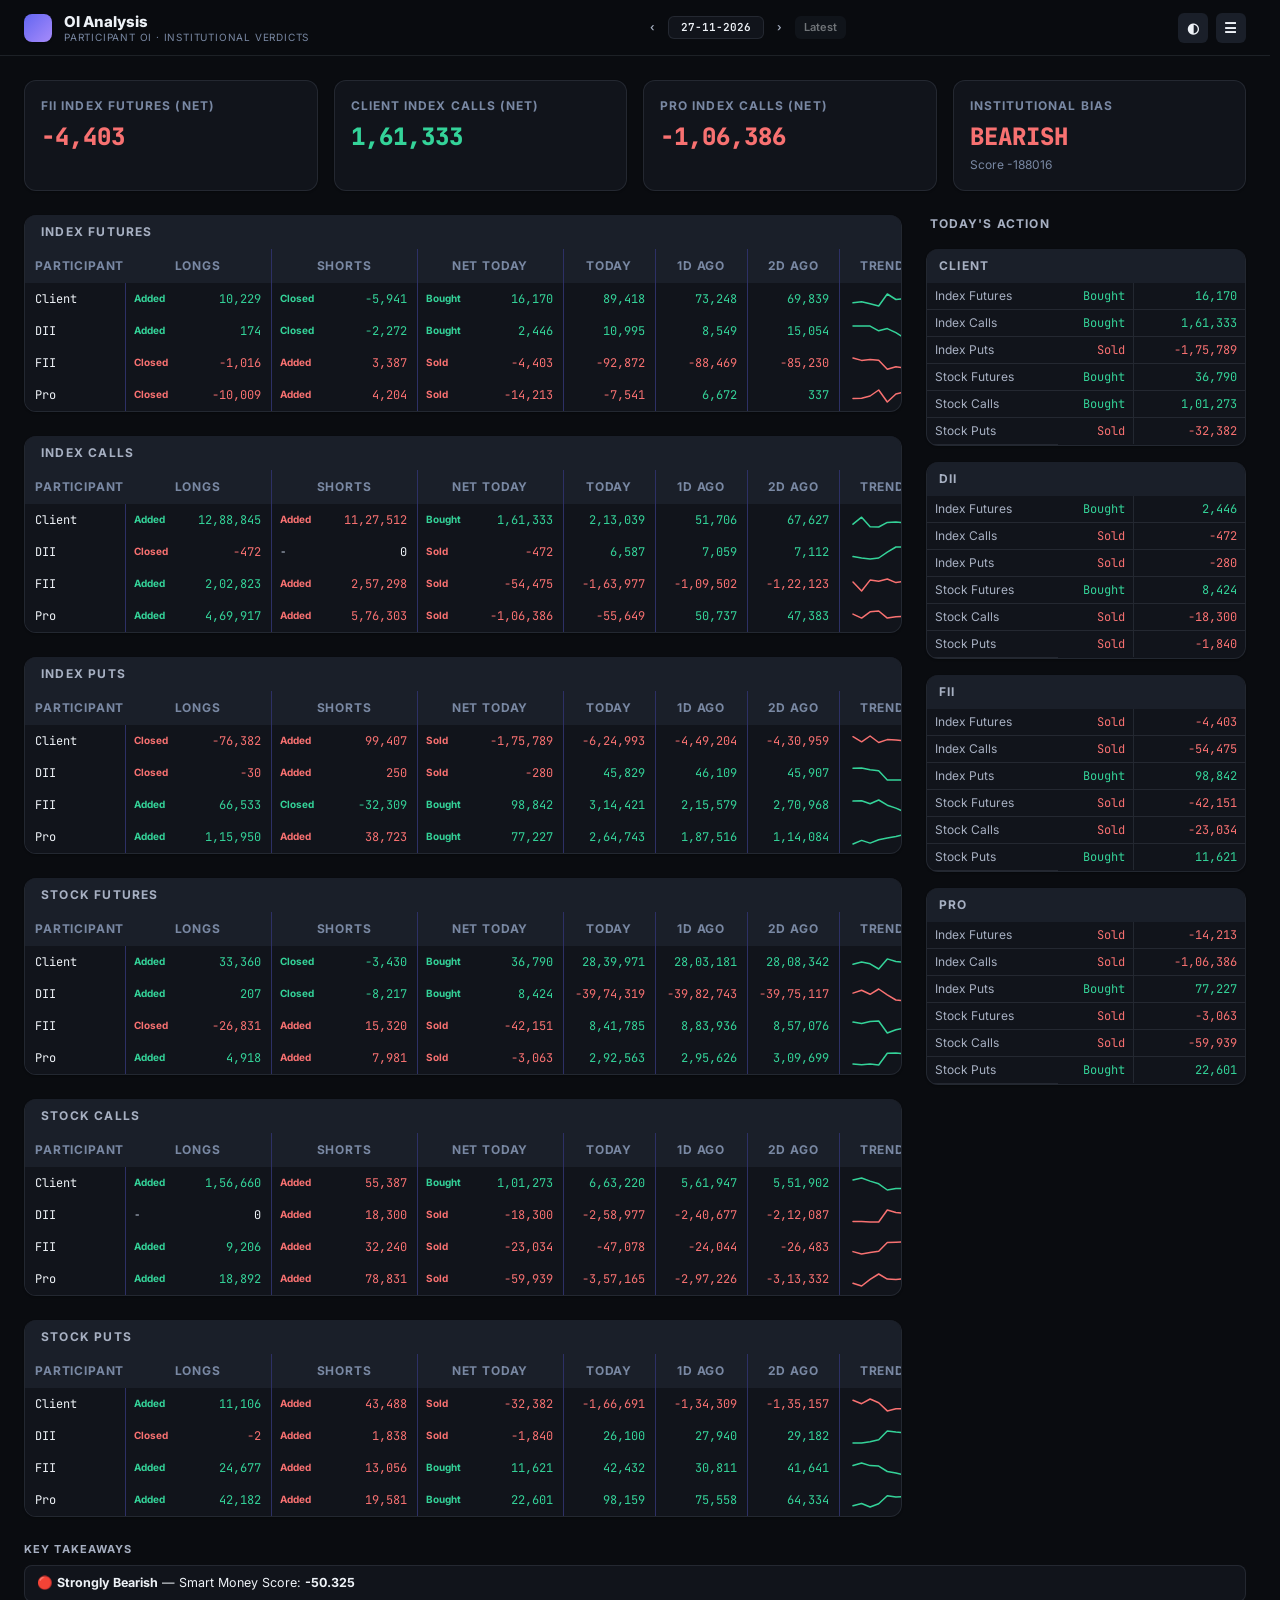
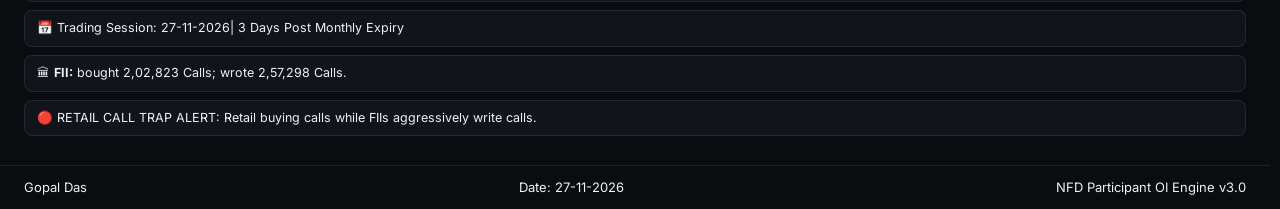
==== commit 66524356: "Update daily market data" ====
--- a/index.html
+++ b/index.html
@@ -12,100 +12,100 @@
   <noscript><link href="https://fonts.googleapis.com/css2?family=Inter:wght@400;600;700;800&family=JetBrains+Mono:wght@400;700&display=optional" rel="stylesheet"></noscript>
   <meta name="robots" content="index, follow">
   <script type="application/json" id="inline-money-flow">{
-  "timestamp": "2026-11-26T14:31:14.264851+00:00",
+  "timestamp": "2026-11-27T14:31:12.058961+00:00",
   "executive_summary": {
-    "bias_label": "NEUTRAL / SIDEWAYS",
-    "smart_money_score": 11.875,
-    "action_desc": "Mixed operator signals — expecting rangebound consolidation.",
+    "bias_label": "HIGH CONFIDENCE BEARISH",
+    "smart_money_score": -50.325,
+    "action_desc": "FIIs are adding heavy Call shorts while unwinding Put support.",
     "score_breakdown": {
-      "fii_raw_score": 25,
-      "pro_raw_score": 0,
-      "dii_raw_score": -25,
+      "fii_raw_score": -25,
+      "pro_raw_score": -25,
+      "dii_raw_score": 17,
       "fii_weight": 1.0,
       "pro_weight": 0.6,
       "dii_weight": 0.4,
-      "weighted_clipped_before_adjustments": 15.0,
-      "trap_adjustment": 0,
+      "weighted_clipped_before_adjustments": -33.2,
+      "trap_adjustment": -15,
       "retail_confirmation_score": 0,
-      "fii_dii_modifier": -3.125,
+      "fii_dii_modifier": -2.125,
       "iv_modifier": 0.0
     }
   },
   "participant_summary": {
-    "date": "26-11-2026",
-    "prev_date": "25-11-2026",
-    "smart_money_score": 11.875,
-    "bias_label": "NEUTRAL / SIDEWAYS",
-    "action_desc": "Mixed operator signals — expecting rangebound consolidation.",
-    "retail_trap_alarm": null,
-    "trap_adjustment": 0,
+    "date": "27-11-2026",
+    "prev_date": "26-11-2026",
+    "smart_money_score": -50.325,
+    "bias_label": "HIGH CONFIDENCE BEARISH",
+    "action_desc": "FIIs are adding heavy Call shorts while unwinding Put support.",
+    "retail_trap_alarm": "RETAIL CALL TRAP ALERT: Retail buying calls while FIIs aggressively write calls.",
+    "trap_adjustment": -15,
     "retail_confirmation_message": null,
     "retail_confirmation_score": 0,
-    "fii_dii_modifier": -3.125,
+    "fii_dii_modifier": -2.125,
     "iv_modifier_applied": 0.0,
-    "weighted_clipped_before_adjustments": 15.0,
-    "fii_fut_net_change": -3239.0,
-    "fii_fut_long_change": -1040.0,
-    "fii_fut_short_change": 2199.0,
-    "fii_ce_long_change": 81937.0,
-    "fii_ce_short_change": 69316.0,
-    "fii_ce_net_short_change": -12621.0,
-    "fii_pe_long_change": 60721.0,
-    "fii_pe_short_change": 116110.0,
-    "fii_pe_net_short_change": 55389.0,
-    "fii_raw_score": 25,
-    "fii_stk_fut_net_change": 26860.0,
-    "fii_stk_fut_long_change": 6176.0,
-    "fii_stk_fut_short_change": -20684.0,
-    "fii_stk_ce_net_change": -2439.0,
-    "fii_stk_pe_net_change": 10830.0,
-    "pro_fut_net_change": 6335.0,
-    "pro_fut_long_change": 5676.0,
-    "pro_fut_short_change": -659.0,
-    "pro_ce_long_change": 111442.0,
-    "pro_ce_short_change": 108088.0,
-    "pro_ce_net_short_change": -3354.0,
-    "pro_pe_long_change": 244454.0,
-    "pro_pe_short_change": 171022.0,
-    "pro_pe_net_short_change": -73432.0,
-    "pro_raw_score": 0,
-    "pro_stk_fut_net_change": -14073.0,
-    "pro_stk_fut_long_change": 7397.0,
-    "pro_stk_fut_short_change": 21470.0,
-    "pro_stk_ce_net_change": -16106.0,
-    "pro_stk_pe_net_change": -11224.0,
-    "dii_fut_net_change": -6505.0,
-    "dii_fut_long_change": -442.0,
-    "dii_fut_short_change": 6063.0,
-    "dii_ce_long_change": 147.0,
-    "dii_ce_short_change": 200.0,
-    "dii_ce_net_short_change": 53.0,
-    "dii_pe_long_change": 402.0,
-    "dii_pe_short_change": 200.0,
-    "dii_pe_net_short_change": -202.0,
-    "dii_raw_score": -25,
-    "dii_stk_fut_net_change": -7626.0,
-    "dii_stk_fut_long_change": 17626.0,
-    "dii_stk_fut_short_change": 25252.0,
-    "dii_stk_ce_net_change": 28590.0,
-    "dii_stk_pe_net_change": 1242.0,
-    "client_ce_net_buy": -15921.0,
-    "client_pe_net_buy": -18245.0,
-    "client_ce_long_change": 370894.0,
-    "client_ce_short_change": 386815.0,
-    "client_pe_long_change": 545540.0,
-    "client_pe_short_change": 563785.0,
-    "client_fut_net_change": 3409.0,
-    "client_fut_long_change": 3864.0,
-    "client_fut_short_change": 455.0,
-    "client_stk_fut_net_change": -5161.0,
-    "client_stk_fut_long_change": 11946.0,
-    "client_stk_fut_short_change": 17107.0,
-    "client_stk_ce_net_change": -10045.0,
-    "client_stk_pe_net_change": -848.0,
-    "fii_fut_net_carried": -88469.0,
-    "pro_fut_net_carried": 6672.0,
-    "dii_fut_net_carried": 8549.0,
+    "weighted_clipped_before_adjustments": -33.2,
+    "fii_fut_net_change": -4403.0,
+    "fii_fut_long_change": -1016.0,
+    "fii_fut_short_change": 3387.0,
+    "fii_ce_long_change": 202823.0,
+    "fii_ce_short_change": 257298.0,
+    "fii_ce_net_short_change": 54475.0,
+    "fii_pe_long_change": 66533.0,
+    "fii_pe_short_change": -32309.0,
+    "fii_pe_net_short_change": -98842.0,
+    "fii_raw_score": -25,
+    "fii_stk_fut_net_change": -42151.0,
+    "fii_stk_fut_long_change": -26831.0,
+    "fii_stk_fut_short_change": 15320.0,
+    "fii_stk_ce_net_change": 23034.0,
+    "fii_stk_pe_net_change": -11621.0,
+    "pro_fut_net_change": -14213.0,
+    "pro_fut_long_change": -10009.0,
+    "pro_fut_short_change": 4204.0,
+    "pro_ce_long_change": 469917.0,
+    "pro_ce_short_change": 576303.0,
+    "pro_ce_net_short_change": 106386.0,
+    "pro_pe_long_change": 115950.0,
+    "pro_pe_short_change": 38723.0,
+    "pro_pe_net_short_change": -77227.0,
+    "pro_raw_score": -25,
+    "pro_stk_fut_net_change": -3063.0,
+    "pro_stk_fut_long_change": 4918.0,
+    "pro_stk_fut_short_change": 7981.0,
+    "pro_stk_ce_net_change": 59939.0,
+    "pro_stk_pe_net_change": -22601.0,
+    "dii_fut_net_change": 2446.0,
+    "dii_fut_long_change": 174.0,
+    "dii_fut_short_change": -2272.0,
+    "dii_ce_long_change": -472.0,
+    "dii_ce_short_change": 0.0,
+    "dii_ce_net_short_change": 472.0,
+    "dii_pe_long_change": -30.0,
+    "dii_pe_short_change": 250.0,
+    "dii_pe_net_short_change": 280.0,
+    "dii_raw_score": 17,
+    "dii_stk_fut_net_change": 8424.0,
+    "dii_stk_fut_long_change": 207.0,
+    "dii_stk_fut_short_change": -8217.0,
+    "dii_stk_ce_net_change": 18300.0,
+    "dii_stk_pe_net_change": 1840.0,
+    "client_ce_net_buy": 161333.0,
+    "client_pe_net_buy": -175789.0,
+    "client_ce_long_change": 1288845.0,
+    "client_ce_short_change": 1127512.0,
+    "client_pe_long_change": -76382.0,
+    "client_pe_short_change": 99407.0,
+    "client_fut_net_change": 16170.0,
+    "client_fut_long_change": 10229.0,
+    "client_fut_short_change": -5941.0,
+    "client_stk_fut_net_change": 36790.0,
+    "client_stk_fut_long_change": 33360.0,
+    "client_stk_fut_short_change": -3430.0,
+    "client_stk_ce_net_change": -101273.0,
+    "client_stk_pe_net_change": 32382.0,
+    "fii_fut_net_carried": -92872.0,
+    "pro_fut_net_carried": -7541.0,
+    "dii_fut_net_carried": 10995.0,
     "weights": {
       "fii": 1.0,
       "pro": 0.6,
@@ -115,7 +115,7 @@
   },
   "score_history": [
     {
-      "date": "28-09-2026",
+      "date": "29-09-2026",
       "prev_date": null,
       "score": 0.0,
       "bias": "NEUTRAL / SIDEWAYS",
@@ -123,16 +123,6 @@
       "fiiRawScore": 0,
       "proRawScore": 0,
       "diiRawScore": 0
-    },
-    {
-      "date": "29-09-2026",
-      "prev_date": "28-09-2026",
-      "score": 57.1,
-      "bias": "HIGH CONFIDENCE BULLISH",
-      "actionDesc": "FII (and, to a lesser extent, Pro/DII) desks are aggressively covering Call shorts and building Put floors.",
-      "fiiRawScore": 25,
-      "proRawScore": 25,
-      "diiRawScore": 4
     },
     {
       "date": "30-09-2026",
@@ -522,14 +512,24 @@
       "actionDesc": "Mixed operator signals — expecting rangebound consolidation.",
       "fiiRawScore": 25,
       "proRawScore": 0,
-      "diiRawScore": -25,
+      "diiRawScore": -25
+    },
+    {
+      "date": "27-11-2026",
+      "prev_date": "26-11-2026",
+      "score": -50.325,
+      "bias": "HIGH CONFIDENCE BEARISH",
+      "actionDesc": "FIIs are adding heavy Call shorts while unwinding Put support.",
+      "fiiRawScore": -25,
+      "proRawScore": -25,
+      "diiRawScore": 17,
       "ivModifier": 0.0
     }
   ],
   "verdict": {
-    "score": 11.875,
-    "bias": "NEUTRAL / SIDEWAYS",
-    "actionDesc": "Mixed operator signals — expecting rangebound consolidation.",
+    "score": -50.325,
+    "bias": "HIGH CONFIDENCE BEARISH",
+    "actionDesc": "FIIs are adding heavy Call shorts while unwinding Put support.",
     "scoreBreakdown": {
       "fii": 1.0,
       "pro": 0.6,
@@ -540,113 +540,113 @@
   "participants": {
     "fii": {
       "futures": {
-        "net": -3239.0,
-        "long": -1040.0,
-        "short": 2199.0,
-        "stockNet": 26860.0,
-        "stockLong": 6176.0,
-        "stockShort": -20684.0,
-        "netCarried": -88469.0
+        "net": -4403.0,
+        "long": -1016.0,
+        "short": 3387.0,
+        "stockNet": -42151.0,
+        "stockLong": -26831.0,
+        "stockShort": 15320.0,
+        "netCarried": -92872.0
       },
       "options": {
         "ce": {
-          "long": 81937.0,
-          "short": 69316.0,
-          "netShort": -12621.0
+          "long": 202823.0,
+          "short": 257298.0,
+          "netShort": 54475.0
         },
         "pe": {
-          "long": 60721.0,
-          "short": 116110.0,
-          "netShort": 55389.0
+          "long": 66533.0,
+          "short": -32309.0,
+          "netShort": -98842.0
         },
-        "stkCeNet": -2439.0,
-        "stkPeNet": 10830.0
+        "stkCeNet": 23034.0,
+        "stkPeNet": -11621.0
       },
-      "rawScore": 25
+      "rawScore": -25
     },
     "pro": {
       "futures": {
-        "net": 6335.0,
-        "long": 5676.0,
-        "short": -659.0,
-        "stockNet": -14073.0,
-        "stockLong": 7397.0,
-        "stockShort": 21470.0,
-        "netCarried": 6672.0
+        "net": -14213.0,
+        "long": -10009.0,
+        "short": 4204.0,
+        "stockNet": -3063.0,
+        "stockLong": 4918.0,
+        "stockShort": 7981.0,
+        "netCarried": -7541.0
       },
       "options": {
         "ce": {
-          "long": 111442.0,
-          "short": 108088.0,
-          "netShort": -3354.0
+          "long": 469917.0,
+          "short": 576303.0,
+          "netShort": 106386.0
         },
         "pe": {
-          "long": 244454.0,
-          "short": 171022.0,
-          "netShort": -73432.0
+          "long": 115950.0,
+          "short": 38723.0,
+          "netShort": -77227.0
         },
-        "stkCeNet": -16106.0,
-        "stkPeNet": -11224.0
+        "stkCeNet": 59939.0,
+        "stkPeNet": -22601.0
       },
-      "rawScore": 0
+      "rawScore": -25
     },
     "dii": {
       "futures": {
-        "net": -6505.0,
-        "long": -442.0,
-        "short": 6063.0,
-        "stockNet": -7626.0,
-        "stockLong": 17626.0,
-        "stockShort": 25252.0,
-        "netCarried": 8549.0
+        "net": 2446.0,
+        "long": 174.0,
+        "short": -2272.0,
+        "stockNet": 8424.0,
+        "stockLong": 207.0,
+        "stockShort": -8217.0,
+        "netCarried": 10995.0
       },
       "options": {
         "ce": {
-          "long": 147.0,
-          "short": 200.0,
-          "netShort": 53.0
+          "long": -472.0,
+          "short": 0.0,
+          "netShort": 472.0
         },
         "pe": {
-          "long": 402.0,
-          "short": 200.0,
-          "netShort": -202.0
+          "long": -30.0,
+          "short": 250.0,
+          "netShort": 280.0
         },
-        "stkCeNet": 28590.0,
-        "stkPeNet": 1242.0
+        "stkCeNet": 18300.0,
+        "stkPeNet": 1840.0
       },
-      "rawScore": -25
+      "rawScore": 17
     },
     "client": {
       "futures": {
-        "net": 3409.0,
-        "long": 3864.0,
-        "short": 455.0,
-        "stockNet": -5161.0,
-        "stockLong": 11946.0,
-        "stockShort": 17107.0,
+        "net": 16170.0,
+        "long": 10229.0,
+        "short": -5941.0,
+        "stockNet": 36790.0,
+        "stockLong": 33360.0,
+        "stockShort": -3430.0,
         "netCarried": 0
       },
       "options": {
         "ce": {
-          "long": 370894.0,
-          "short": 386815.0,
-          "netBuy": -15921.0
+          "long": 1288845.0,
+          "short": 1127512.0,
+          "netBuy": 161333.0
         },
         "pe": {
-          "long": 545540.0,
-          "short": 563785.0,
-          "netBuy": -18245.0
+          "long": -76382.0,
+          "short": 99407.0,
+          "netBuy": -175789.0
         },
-        "stkCeNet": -10045.0,
-        "stkPeNet": -848.0
+        "stkCeNet": -101273.0,
+        "stkPeNet": 32382.0
       }
     }
   },
   "retail": {
-    "trapAlarm": null,
+    "trapAlarm": "RETAIL CALL TRAP ALERT: Retail buying calls while FIIs aggressively write calls.",
     "confirmationMessage": null,
     "confirmationScore": 0,
-    "adjustment": 0
+    "adjustment": -15
   },
   "weights": {
     "fii": 1.0,
@@ -670,21 +670,21 @@
   "conviction": {
     "NIFTY": {
       "dates": [
-        "2026-11-20",
         "2026-11-23",
         "2026-11-24",
         "2026-11-25",
-        "2026-11-26"
+        "2026-11-26",
+        "2026-11-27"
       ],
       "strikes": []
     },
     "BANKNIFTY": {
       "dates": [
-        "2026-11-20",
         "2026-11-23",
         "2026-11-24",
         "2026-11-25",
-        "2026-11-26"
+        "2026-11-26",
+        "2026-11-27"
       ],
       "strikes": []
     }
@@ -724,8 +724,8 @@
     </div>
   </header>
   <main class="app-main">
-    <section id="view-gross" class="view active"><!-- PRERENDER:gross --><div class="noscript-fallback"><section class="kpi-bar"><div class="kpi-card"><div class="kpi-header">FII Index Futures (Net)</div><div class="kpi-value pos-down">-3,239</div></div><div class="kpi-card"><div class="kpi-header">Client Index Calls (Net)</div><div class="kpi-value pos-down">-15,921</div></div><div class="kpi-card"><div class="kpi-header">Pro Index Calls (Net)</div><div class="kpi-value pos-up">3,354</div></div><div class="kpi-card"><div class="kpi-header">Institutional Bias</div><div class="kpi-value pos-down">BEARISH</div><div class="kpi-sub">Score -73317</div></div></section><main class="dash-grid"><div class="main-col"><div class="instrument-block"><div class="block-header">Index Futures</div><div class="table-scroll"><table class="data-table oi-table"><colgroup><col class="col-participant"><col class="col-label"><col class="col-value"><col class="col-label"><col class="col-value"><col class="col-label"><col class="col-value"><col class="col-value"><col class="col-value"><col class="col-value"><col class="col-spark"></colgroup><thead><tr><th class="sticky-col-first">Participant</th><th colspan="2">Longs</th><th colspan="2">Shorts</th><th colspan="2">Net Today</th><th>Today</th><th>1D Ago</th><th>2D Ago</th><th>Trend</th></tr></thead><tbody><tr><td class="sticky-col-first participant">Client</td><td class="action-label pos-up">Added</td><td class="pos-up">3,864</td><td class="action-label pos-down">Added</td><td class="pos-down">455</td><td class="action-label pos-up">Bought</td><td class="pos-up">3,409</td><td class="pos-up">73,248</td><td class="pos-up">69,839</td><td class="pos-up">94,166</td><td class="spark-cell">—</td></tr><tr><td class="sticky-col-first participant">DII</td><td class="action-label pos-down">Closed</td><td class="pos-down">-442</td><td class="action-label pos-down">Added</td><td class="pos-down">6,063</td><td class="action-label pos-down">Sold</td><td class="pos-down">-6,505</td><td class="pos-up">8,549</td><td class="pos-up">15,054</td><td class="pos-up">19,768</td><td class="spark-cell">—</td></tr><tr><td class="sticky-col-first participant">FII</td><td class="action-label pos-down">Closed</td><td class="pos-down">-1,040</td><td class="action-label pos-down">Added</td><td class="pos-down">2,199</td><td class="action-label pos-down">Sold</td><td class="pos-down">-3,239</td><td class="pos-down">-88,469</td><td class="pos-down">-85,230</td><td class="pos-down">-90,949</td><td class="spark-cell">—</td></tr><tr><td class="sticky-col-first participant">Pro</td><td class="action-label pos-up">Added</td><td class="pos-up">5,676</td><td class="action-label pos-up">Closed</td><td class="pos-up">-659</td><td class="action-label pos-up">Bought</td><td class="pos-up">6,335</td><td class="pos-up">6,672</td><td class="pos-up">337</td><td class="pos-down">-22,985</td><td class="spark-cell">—</td></tr></tbody></table></div></div> <div class="instrument-block"><div class="block-header">Index Calls</div><div class="table-scroll"><table class="data-table oi-table"><colgroup><col class="col-participant"><col class="col-label"><col class="col-value"><col class="col-label"><col class="col-value"><col class="col-label"><col class="col-value"><col class="col-value"><col class="col-value"><col class="col-value"><col class="col-spark"></colgroup><thead><tr><th class="sticky-col-first">Participant</th><th colspan="2">Longs</th><th colspan="2">Shorts</th><th colspan="2">Net Today</th><th>Today</th><th>1D Ago</th><th>2D Ago</th><th>Trend</th></tr></thead><tbody><tr><td class="sticky-col-first participant">Client</td><td class="action-label pos-up">Added</td><td class="pos-up">3,70,894</td><td class="action-label pos-down">Added</td><td class="pos-down">3,86,815</td><td class="action-label pos-down">Sold</td><td class="pos-down">-15,921</td><td class="pos-up">51,706</td><td class="pos-up">67,627</td><td class="pos-up">59,742</td><td class="spark-cell">—</td></tr><tr><td class="sticky-col-first participant">DII</td><td class="action-label pos-up">Added</td><td class="pos-up">147</td><td class="action-label pos-down">Added</td><td class="pos-down">200</td><td class="action-label pos-down">Sold</td><td class="pos-down">-53</td><td class="pos-up">7,059</td><td class="pos-up">7,112</td><td class="pos-up">5,922</td><td class="spark-cell">—</td></tr><tr><td class="sticky-col-first participant">FII</td><td class="action-label pos-up">Added</td><td class="pos-up">81,937</td><td class="action-label pos-down">Added</td><td class="pos-down">69,316</td><td class="action-label pos-up">Bought</td><td class="pos-up">12,621</td><td class="pos-down">-1,09,502</td><td class="pos-down">-1,22,123</td><td class="pos-down">-90,183</td><td class="spark-cell">—</td></tr><tr><td class="sticky-col-first participant">Pro</td><td class="action-label pos-up">Added</td><td class="pos-up">1,11,442</td><td class="action-label pos-down">Added</td><td class="pos-down">1,08,088</td><td class="action-label pos-up">Bought</td><td class="pos-up">3,354</td><td class="pos-up">50,737</td><td class="pos-up">47,383</td><td class="pos-up">24,519</td><td class="spark-cell">—</td></tr></tbody></table></div></div> <div class="instrument-block"><div class="block-header">Index Puts</div><div class="table-scroll"><table class="data-table oi-table"><colgroup><col class="col-participant"><col class="col-label"><col class="col-value"><col class="col-label"><col class="col-value"><col class="col-label"><col class="col-value"><col class="col-value"><col class="col-value"><col class="col-value"><col class="col-spark"></colgroup><thead><tr><th class="sticky-col-first">Participant</th><th colspan="2">Longs</th><th colspan="2">Shorts</th><th colspan="2">Net Today</th><th>Today</th><th>1D Ago</th><th>2D Ago</th><th>Trend</th></tr></thead><tbody><tr><td class="sticky-col-first participant">Client</td><td class="action-label pos-up">Added</td><td class="pos-up">5,45,540</td><td class="action-label pos-down">Added</td><td class="pos-down">5,63,785</td><td class="action-label pos-down">Sold</td><td class="pos-down">-18,245</td><td class="pos-down">-4,49,204</td><td class="pos-down">-4,30,959</td><td class="pos-down">-4,18,884</td><td class="spark-cell">—</td></tr><tr><td class="sticky-col-first participant">DII</td><td class="action-label pos-up">Added</td><td class="pos-up">402</td><td class="action-label pos-down">Added</td><td class="pos-down">200</td><td class="action-label pos-up">Bought</td><td class="pos-up">202</td><td class="pos-up">46,109</td><td class="pos-up">45,907</td><td class="pos-up">46,403</td><td class="spark-cell">—</td></tr><tr><td class="sticky-col-first participant">FII</td><td class="action-label pos-up">Added</td><td class="pos-up">60,721</td><td class="action-label pos-down">Added</td><td class="pos-down">1,16,110</td><td class="action-label pos-down">Sold</td><td class="pos-down">-55,389</td><td class="pos-up">2,15,579</td><td class="pos-up">2,70,968</td><td class="pos-up">3,11,310</td><td class="spark-cell">—</td></tr><tr><td class="sticky-col-first participant">Pro</td><td class="action-label pos-up">Added</td><td class="pos-up">2,44,454</td><td class="action-label pos-down">Added</td><td class="pos-down">1,71,022</td><td class="action-label pos-up">Bought</td><td class="pos-up">73,432</td><td class="pos-up">1,87,516</td><td class="pos-up">1,14,084</td><td class="pos-up">61,171</td><td class="spark-cell">—</td></tr></tbody></table></div></div> <div class="instrument-block"><div class="block-header">Stock Futures</div><div class="table-scroll"><table class="data-table oi-table"><colgroup><col class="col-participant"><col class="col-label"><col class="col-value"><col class="col-label"><col class="col-value"><col class="col-label"><col class="col-value"><col class="col-value"><col class="col-value"><col class="col-value"><col class="col-spark"></colgroup><thead><tr><th class="sticky-col-first">Participant</th><th colspan="2">Longs</th><th colspan="2">Shorts</th><th colspan="2">Net Today</th><th>Today</th><th>1D Ago</th><th>2D Ago</th><th>Trend</th></tr></thead><tbody><tr><td class="sticky-col-first participant">Client</td><td class="action-label pos-up">Added</td><td class="pos-up">11,946</td><td class="action-label pos-down">Added</td><td class="pos-down">17,107</td><td class="action-label pos-down">Sold</td><td class="pos-down">-5,161</td><td class="pos-up">28,03,181</td><td class="pos-up">28,08,342</td><td class="pos-up">28,26,475</td><td class="spark-cell">—</td></tr><tr><td class="sticky-col-first participant">DII</td><td class="action-label pos-up">Added</td><td class="pos-up">17,626</td><td class="action-label pos-down">Added</td><td class="pos-down">25,252</td><td class="action-label pos-down">Sold</td><td class="pos-down">-7,626</td><td class="pos-down">-39,82,743</td><td class="pos-down">-39,75,117</td><td class="pos-down">-39,35,729</td><td class="spark-cell">—</td></tr><tr><td class="sticky-col-first participant">FII</td><td class="action-label pos-up">Added</td><td class="pos-up">6,176</td><td class="action-label pos-up">Closed</td><td class="pos-up">-20,684</td><td class="action-label pos-up">Bought</td><td class="pos-up">26,860</td><td class="pos-up">8,83,936</td><td class="pos-up">8,57,076</td><td class="pos-up">8,04,439</td><td class="spark-cell">—</td></tr><tr><td class="sticky-col-first participant">Pro</td><td class="action-label pos-up">Added</td><td class="pos-up">7,397</td><td class="action-label pos-down">Added</td><td class="pos-down">21,470</td><td class="action-label pos-down">Sold</td><td class="pos-down">-14,073</td><td class="pos-up">2,95,626</td><td class="pos-up">3,09,699</td><td class="pos-up">3,04,815</td><td class="spark-cell">—</td></tr></tbody></table></div></div> <div class="instrument-block"><div class="block-header">Stock Calls</div><div class="table-scroll"><table class="data-table oi-table"><colgroup><col class="col-participant"><col class="col-label"><col class="col-value"><col class="col-label"><col class="col-value"><col class="col-label"><col class="col-value"><col class="col-value"><col class="col-value"><col class="col-value"><col class="col-spark"></colgroup><thead><tr><th class="sticky-col-first">Participant</th><th colspan="2">Longs</th><th colspan="2">Shorts</th><th colspan="2">Net Today</th><th>Today</th><th>1D Ago</th><th>2D Ago</th><th>Trend</th></tr></thead><tbody><tr><td class="sticky-col-first participant">Client</td><td class="action-label pos-up">Added</td><td class="pos-up">73,020</td><td class="action-label pos-down">Added</td><td class="pos-down">62,975</td><td class="action-label pos-up">Bought</td><td class="pos-up">10,045</td><td class="pos-up">5,61,947</td><td class="pos-up">5,51,902</td><td class="pos-up">4,76,142</td><td class="spark-cell">—</td></tr><tr><td class="sticky-col-first participant">DII</td><td class="action-label pos-up">Added</td><td class="pos-up">249</td><td class="action-label pos-down">Added</td><td class="pos-down">28,839</td><td class="action-label pos-down">Sold</td><td class="pos-down">-28,590</td><td class="pos-down">-2,40,677</td><td class="pos-down">-2,12,087</td><td class="pos-down">-1,42,088</td><td class="spark-cell">—</td></tr><tr><td class="sticky-col-first participant">FII</td><td class="action-label pos-up">Added</td><td class="pos-up">24,991</td><td class="action-label pos-down">Added</td><td class="pos-down">22,552</td><td class="action-label pos-up">Bought</td><td class="pos-up">2,439</td><td class="pos-down">-24,044</td><td class="pos-down">-26,483</td><td class="pos-down">-29,106</td><td class="spark-cell">—</td></tr><tr><td class="sticky-col-first participant">Pro</td><td class="action-label pos-up">Added</td><td class="pos-up">60,818</td><td class="action-label pos-down">Added</td><td class="pos-down">44,712</td><td class="action-label pos-up">Bought</td><td class="pos-up">16,106</td><td class="pos-down">-2,97,226</td><td class="pos-down">-3,13,332</td><td class="pos-down">-3,04,948</td><td class="spark-cell">—</td></tr></tbody></table></div></div> <div class="instrument-block"><div class="block-header">Stock Puts</div><div class="table-scroll"><table class="data-table oi-table"><colgroup><col class="col-participant"><col class="col-label"><col class="col-value"><col class="col-label"><col class="col-value"><col class="col-label"><col class="col-value"><col class="col-value"><col class="col-value"><col class="col-value"><col class="col-spark"></colgroup><thead><tr><th class="sticky-col-first">Participant</th><th colspan="2">Longs</th><th colspan="2">Shorts</th><th colspan="2">Net Today</th><th>Today</th><th>1D Ago</th><th>2D Ago</th><th>Trend</th></tr></thead><tbody><tr><td class="sticky-col-first participant">Client</td><td class="action-label pos-up">Added</td><td class="pos-up">47,546</td><td class="action-label pos-down">Added</td><td class="pos-down">46,698</td><td class="action-label pos-up">Bought</td><td class="pos-up">848</td><td class="pos-down">-1,34,309</td><td class="pos-down">-1,35,157</td><td class="pos-down">-1,65,472</td><td class="spark-cell">—</td></tr><tr><td class="sticky-col-first participant">DII</td><td class="action-label pos-up">Added</td><td class="pos-up">476</td><td class="action-label pos-down">Added</td><td class="pos-down">1,718</td><td class="action-label pos-down">Sold</td><td class="pos-down">-1,242</td><td class="pos-up">27,940</td><td class="pos-up">29,182</td><td class="pos-up">31,371</td><td class="spark-cell">—</td></tr><tr><td class="sticky-col-first participant">FII</td><td class="action-label pos-up">Added</td><td class="pos-up">18,160</td><td class="action-label pos-down">Added</td><td class="pos-down">28,990</td><td class="action-label pos-down">Sold</td><td class="pos-down">-10,830</td><td class="pos-up">30,811</td><td class="pos-up">41,641</td><td class="pos-up">49,241</td><td class="spark-cell">—</td></tr><tr><td class="sticky-col-first participant">Pro</td><td class="action-label pos-up">Added</td><td class="pos-up">43,656</td><td class="action-label pos-down">Added</td><td class="pos-down">32,432</td><td class="action-label pos-up">Bought</td><td class="pos-up">11,224</td><td class="pos-up">75,558</td><td class="pos-up">64,334</td><td class="pos-up">84,860</td><td class="spark-cell">—</td></tr></tbody></table></div></div></div><div class="right-rail"><div class="rail-title">Today's Action</div><div class="instrument-block rail-card"><div class="block-header">Client</div><table class="data-table compact rail-table"><colgroup><col class="col-inst"><col class="col-act"><col class="col-val"></colgroup><tr><th scope="row" class="action-label">Index Futures</th><td class="pos-up">Bought</td><td class="pos-up">3,409</td></tr><tr><th scope="row" class="action-label">Index Calls</th><td class="pos-down">Sold</td><td class="pos-down">-15,921</td></tr><tr><th scope="row" class="action-label">Index Puts</th><td class="pos-down">Sold</td><td class="pos-down">-18,245</td></tr><tr><th scope="row" class="action-label">Stock Futures</th><td class="pos-down">Sold</td><td class="pos-down">-5,161</td></tr><tr><th scope="row" class="action-label">Stock Calls</th><td class="pos-up">Bought</td><td class="pos-up">10,045</td></tr><tr><th scope="row" class="action-label">Stock Puts</th><td class="pos-up">Bought</td><td class="pos-up">848</td></tr></table></div><div class="instrument-block rail-card"><div class="block-header">DII</div><table class="data-table compact rail-table"><colgroup><col class="col-inst"><col class="col-act"><col class="col-val"></colgroup><tr><th scope="row" class="action-label">Index Futures</th><td class="pos-down">Sold</td><td class="pos-down">-6,505</td></tr><tr><th scope="row" class="action-label">Index Calls</th><td class="pos-down">Sold</td><td class="pos-down">-53</td></tr><tr><th scope="row" class="action-label">Index Puts</th><td class="pos-up">Bought</td><td class="pos-up">202</td></tr><tr><th scope="row" class="action-label">Stock Futures</th><td class="pos-down">Sold</td><td class="pos-down">-7,626</td></tr><tr><th scope="row" class="action-label">Stock Calls</th><td class="pos-down">Sold</td><td class="pos-down">-28,590</td></tr><tr><th scope="row" class="action-label">Stock Puts</th><td class="pos-down">Sold</td><td class="pos-down">-1,242</td></tr></table></div><div class="instrument-block rail-card"><div class="block-header">FII</div><table class="data-table compact rail-table"><colgroup><col class="col-inst"><col class="col-act"><col class="col-val"></colgroup><tr><th scope="row" class="action-label">Index Futures</th><td class="pos-down">Sold</td><td class="pos-down">-3,239</td></tr><tr><th scope="row" class="action-label">Index Calls</th><td class="pos-up">Bought</td><td class="pos-up">12,621</td></tr><tr><th scope="row" class="action-label">Index Puts</th><td class="pos-down">Sold</td><td class="pos-down">-55,389</td></tr><tr><th scope="row" class="action-label">Stock Futures</th><td class="pos-up">Bought</td><td class="pos-up">26,860</td></tr><tr><th scope="row" class="action-label">Stock Calls</th><td class="pos-up">Bought</td><td class="pos-up">2,439</td></tr><tr><th scope="row" class="action-label">Stock Puts</th><td class="pos-down">Sold</td><td class="pos-down">-10,830</td></tr></table></div><div class="instrument-block rail-card"><div class="block-header">Pro</div><table class="data-table compact rail-table"><colgroup><col class="col-inst"><col class="col-act"><col class="col-val"></colgroup><tr><th scope="row" class="action-label">Index Futures</th><td class="pos-up">Bought</td><td class="pos-up">6,335</td></tr><tr><th scope="row" class="action-label">Index Calls</th><td class="pos-up">Bought</td><td class="pos-up">3,354</td></tr><tr><th scope="row" class="action-label">Index Puts</th><td class="pos-up">Bought</td><td class="pos-up">73,432</td></tr><tr><th scope="row" class="action-label">Stock Futures</th><td class="pos-down">Sold</td><td class="pos-down">-14,073</td></tr><tr><th scope="row" class="action-label">Stock Calls</th><td class="pos-up">Bought</td><td class="pos-up">16,106</td></tr><tr><th scope="row" class="action-label">Stock Puts</th><td class="pos-up">Bought</td><td class="pos-up">11,224</td></tr></table></div></div></main><div class="takeaways"><div class="takeaways-title">Key Takeaways</div><div class="takeaway-item">🟡 <strong>Mixed / Neutral</strong> — Smart Money Score: <strong>+11.875</strong></div><div class="takeaway-item">📅 Trading Session: 26-11-2026| 2 Days Post Monthly Expiry</div><div class="takeaway-item">🏛 <strong>FII:</strong> bought 81,937 Calls; wrote 69,316 Calls; wrote 1,16,110 Puts; bought 60,721 Puts (hedge).</div></div></div><!-- /PRERENDER:gross --></section>
-    <section id="view-verdict" class="view"><!-- PRERENDER:verdict --><div class="noscript-fallback"><section class="verdict-banner"><div class="banner-left"><div class="banner-row"><span class="badge neutral">NEUTRAL / SIDEWAYS</span><span class="banner-title">INSTITUTIONAL MARKET VERDICT</span></div><p class="banner-desc">Mixed operator signals — expecting rangebound consolidation.</p></div><div class="banner-right"><div class="score-label">Smart Money Score</div><div class="verdict-gauge pos-up">+11.88</div></div></section><div class="instrument-block"><div class="block-header">FII & Pro Daily Positioning Shift</div><div class="panel-body"><div class="section-label fii">FII (Institutional)</div><div class="stat-row"><span class="stat-label">Call Options Stance</span><span class="stat-value mono pos-down">-12,621</span></div><div class="stat-row"><span class="stat-label">Put Options Stance</span><span class="stat-value mono pos-up">55,389</span></div><div class="stat-row"><span class="stat-label">Futures Net Shift</span><span class="stat-value mono pos-down">-3,239</span></div><div class="section-label pro">Pro Desk & Retail</div><div class="stat-row"><span class="stat-label">Pro Call Net-Short</span><span class="stat-value mono pos-down">-3,354</span></div><div class="stat-row"><span class="stat-label">Pro Put Net-Short</span><span class="stat-value mono pos-down">-73,432</span></div><div class="stat-row"><span class="stat-label">Retail Net Calls</span><span class="stat-value mono pos-down">-15,921</span></div><div class="section-label dii">DII (Domestic)</div><div class="stat-row"><span class="stat-label">DII Call Shift</span><span class="stat-value mono pos-up">53</span></div><div class="stat-row"><span class="stat-label">DII Put Shift</span><span class="stat-value mono pos-down">-202</span></div><div class="stat-row"><span class="stat-label">DII Futures Net</span><span class="stat-value mono pos-down">-6,505</span></div></div></div></div><!-- /PRERENDER:verdict --></section>
+    <section id="view-gross" class="view active"><!-- PRERENDER:gross --><div class="noscript-fallback"><section class="kpi-bar"><div class="kpi-card"><div class="kpi-header">FII Index Futures (Net)</div><div class="kpi-value pos-down">-4,403</div></div><div class="kpi-card"><div class="kpi-header">Client Index Calls (Net)</div><div class="kpi-value pos-up">1,61,333</div></div><div class="kpi-card"><div class="kpi-header">Pro Index Calls (Net)</div><div class="kpi-value pos-down">-1,06,386</div></div><div class="kpi-card"><div class="kpi-header">Institutional Bias</div><div class="kpi-value pos-down">BEARISH</div><div class="kpi-sub">Score -188016</div></div></section><main class="dash-grid"><div class="main-col"><div class="instrument-block"><div class="block-header">Index Futures</div><div class="table-scroll"><table class="data-table oi-table"><colgroup><col class="col-participant"><col class="col-label"><col class="col-value"><col class="col-label"><col class="col-value"><col class="col-label"><col class="col-value"><col class="col-value"><col class="col-value"><col class="col-value"><col class="col-spark"></colgroup><thead><tr><th class="sticky-col-first">Participant</th><th colspan="2">Longs</th><th colspan="2">Shorts</th><th colspan="2">Net Today</th><th>Today</th><th>1D Ago</th><th>2D Ago</th><th>Trend</th></tr></thead><tbody><tr><td class="sticky-col-first participant">Client</td><td class="action-label pos-up">Added</td><td class="pos-up">10,229</td><td class="action-label pos-up">Closed</td><td class="pos-up">-5,941</td><td class="action-label pos-up">Bought</td><td class="pos-up">16,170</td><td class="pos-up">89,418</td><td class="pos-up">73,248</td><td class="pos-up">69,839</td><td class="spark-cell">—</td></tr><tr><td class="sticky-col-first participant">DII</td><td class="action-label pos-up">Added</td><td class="pos-up">174</td><td class="action-label pos-up">Closed</td><td class="pos-up">-2,272</td><td class="action-label pos-up">Bought</td><td class="pos-up">2,446</td><td class="pos-up">10,995</td><td class="pos-up">8,549</td><td class="pos-up">15,054</td><td class="spark-cell">—</td></tr><tr><td class="sticky-col-first participant">FII</td><td class="action-label pos-down">Closed</td><td class="pos-down">-1,016</td><td class="action-label pos-down">Added</td><td class="pos-down">3,387</td><td class="action-label pos-down">Sold</td><td class="pos-down">-4,403</td><td class="pos-down">-92,872</td><td class="pos-down">-88,469</td><td class="pos-down">-85,230</td><td class="spark-cell">—</td></tr><tr><td class="sticky-col-first participant">Pro</td><td class="action-label pos-down">Closed</td><td class="pos-down">-10,009</td><td class="action-label pos-down">Added</td><td class="pos-down">4,204</td><td class="action-label pos-down">Sold</td><td class="pos-down">-14,213</td><td class="pos-down">-7,541</td><td class="pos-up">6,672</td><td class="pos-up">337</td><td class="spark-cell">—</td></tr></tbody></table></div></div> <div class="instrument-block"><div class="block-header">Index Calls</div><div class="table-scroll"><table class="data-table oi-table"><colgroup><col class="col-participant"><col class="col-label"><col class="col-value"><col class="col-label"><col class="col-value"><col class="col-label"><col class="col-value"><col class="col-value"><col class="col-value"><col class="col-value"><col class="col-spark"></colgroup><thead><tr><th class="sticky-col-first">Participant</th><th colspan="2">Longs</th><th colspan="2">Shorts</th><th colspan="2">Net Today</th><th>Today</th><th>1D Ago</th><th>2D Ago</th><th>Trend</th></tr></thead><tbody><tr><td class="sticky-col-first participant">Client</td><td class="action-label pos-up">Added</td><td class="pos-up">12,88,845</td><td class="action-label pos-down">Added</td><td class="pos-down">11,27,512</td><td class="action-label pos-up">Bought</td><td class="pos-up">1,61,333</td><td class="pos-up">2,13,039</td><td class="pos-up">51,706</td><td class="pos-up">67,627</td><td class="spark-cell">—</td></tr><tr><td class="sticky-col-first participant">DII</td><td class="action-label pos-down">Closed</td><td class="pos-down">-472</td><td class="action-label ">-</td><td class="">0</td><td class="action-label pos-down">Sold</td><td class="pos-down">-472</td><td class="pos-up">6,587</td><td class="pos-up">7,059</td><td class="pos-up">7,112</td><td class="spark-cell">—</td></tr><tr><td class="sticky-col-first participant">FII</td><td class="action-label pos-up">Added</td><td class="pos-up">2,02,823</td><td class="action-label pos-down">Added</td><td class="pos-down">2,57,298</td><td class="action-label pos-down">Sold</td><td class="pos-down">-54,475</td><td class="pos-down">-1,63,977</td><td class="pos-down">-1,09,502</td><td class="pos-down">-1,22,123</td><td class="spark-cell">—</td></tr><tr><td class="sticky-col-first participant">Pro</td><td class="action-label pos-up">Added</td><td class="pos-up">4,69,917</td><td class="action-label pos-down">Added</td><td class="pos-down">5,76,303</td><td class="action-label pos-down">Sold</td><td class="pos-down">-1,06,386</td><td class="pos-down">-55,649</td><td class="pos-up">50,737</td><td class="pos-up">47,383</td><td class="spark-cell">—</td></tr></tbody></table></div></div> <div class="instrument-block"><div class="block-header">Index Puts</div><div class="table-scroll"><table class="data-table oi-table"><colgroup><col class="col-participant"><col class="col-label"><col class="col-value"><col class="col-label"><col class="col-value"><col class="col-label"><col class="col-value"><col class="col-value"><col class="col-value"><col class="col-value"><col class="col-spark"></colgroup><thead><tr><th class="sticky-col-first">Participant</th><th colspan="2">Longs</th><th colspan="2">Shorts</th><th colspan="2">Net Today</th><th>Today</th><th>1D Ago</th><th>2D Ago</th><th>Trend</th></tr></thead><tbody><tr><td class="sticky-col-first participant">Client</td><td class="action-label pos-down">Closed</td><td class="pos-down">-76,382</td><td class="action-label pos-down">Added</td><td class="pos-down">99,407</td><td class="action-label pos-down">Sold</td><td class="pos-down">-1,75,789</td><td class="pos-down">-6,24,993</td><td class="pos-down">-4,49,204</td><td class="pos-down">-4,30,959</td><td class="spark-cell">—</td></tr><tr><td class="sticky-col-first participant">DII</td><td class="action-label pos-down">Closed</td><td class="pos-down">-30</td><td class="action-label pos-down">Added</td><td class="pos-down">250</td><td class="action-label pos-down">Sold</td><td class="pos-down">-280</td><td class="pos-up">45,829</td><td class="pos-up">46,109</td><td class="pos-up">45,907</td><td class="spark-cell">—</td></tr><tr><td class="sticky-col-first participant">FII</td><td class="action-label pos-up">Added</td><td class="pos-up">66,533</td><td class="action-label pos-up">Closed</td><td class="pos-up">-32,309</td><td class="action-label pos-up">Bought</td><td class="pos-up">98,842</td><td class="pos-up">3,14,421</td><td class="pos-up">2,15,579</td><td class="pos-up">2,70,968</td><td class="spark-cell">—</td></tr><tr><td class="sticky-col-first participant">Pro</td><td class="action-label pos-up">Added</td><td class="pos-up">1,15,950</td><td class="action-label pos-down">Added</td><td class="pos-down">38,723</td><td class="action-label pos-up">Bought</td><td class="pos-up">77,227</td><td class="pos-up">2,64,743</td><td class="pos-up">1,87,516</td><td class="pos-up">1,14,084</td><td class="spark-cell">—</td></tr></tbody></table></div></div> <div class="instrument-block"><div class="block-header">Stock Futures</div><div class="table-scroll"><table class="data-table oi-table"><colgroup><col class="col-participant"><col class="col-label"><col class="col-value"><col class="col-label"><col class="col-value"><col class="col-label"><col class="col-value"><col class="col-value"><col class="col-value"><col class="col-value"><col class="col-spark"></colgroup><thead><tr><th class="sticky-col-first">Participant</th><th colspan="2">Longs</th><th colspan="2">Shorts</th><th colspan="2">Net Today</th><th>Today</th><th>1D Ago</th><th>2D Ago</th><th>Trend</th></tr></thead><tbody><tr><td class="sticky-col-first participant">Client</td><td class="action-label pos-up">Added</td><td class="pos-up">33,360</td><td class="action-label pos-up">Closed</td><td class="pos-up">-3,430</td><td class="action-label pos-up">Bought</td><td class="pos-up">36,790</td><td class="pos-up">28,39,971</td><td class="pos-up">28,03,181</td><td class="pos-up">28,08,342</td><td class="spark-cell">—</td></tr><tr><td class="sticky-col-first participant">DII</td><td class="action-label pos-up">Added</td><td class="pos-up">207</td><td class="action-label pos-up">Closed</td><td class="pos-up">-8,217</td><td class="action-label pos-up">Bought</td><td class="pos-up">8,424</td><td class="pos-down">-39,74,319</td><td class="pos-down">-39,82,743</td><td class="pos-down">-39,75,117</td><td class="spark-cell">—</td></tr><tr><td class="sticky-col-first participant">FII</td><td class="action-label pos-down">Closed</td><td class="pos-down">-26,831</td><td class="action-label pos-down">Added</td><td class="pos-down">15,320</td><td class="action-label pos-down">Sold</td><td class="pos-down">-42,151</td><td class="pos-up">8,41,785</td><td class="pos-up">8,83,936</td><td class="pos-up">8,57,076</td><td class="spark-cell">—</td></tr><tr><td class="sticky-col-first participant">Pro</td><td class="action-label pos-up">Added</td><td class="pos-up">4,918</td><td class="action-label pos-down">Added</td><td class="pos-down">7,981</td><td class="action-label pos-down">Sold</td><td class="pos-down">-3,063</td><td class="pos-up">2,92,563</td><td class="pos-up">2,95,626</td><td class="pos-up">3,09,699</td><td class="spark-cell">—</td></tr></tbody></table></div></div> <div class="instrument-block"><div class="block-header">Stock Calls</div><div class="table-scroll"><table class="data-table oi-table"><colgroup><col class="col-participant"><col class="col-label"><col class="col-value"><col class="col-label"><col class="col-value"><col class="col-label"><col class="col-value"><col class="col-value"><col class="col-value"><col class="col-value"><col class="col-spark"></colgroup><thead><tr><th class="sticky-col-first">Participant</th><th colspan="2">Longs</th><th colspan="2">Shorts</th><th colspan="2">Net Today</th><th>Today</th><th>1D Ago</th><th>2D Ago</th><th>Trend</th></tr></thead><tbody><tr><td class="sticky-col-first participant">Client</td><td class="action-label pos-up">Added</td><td class="pos-up">1,56,660</td><td class="action-label pos-down">Added</td><td class="pos-down">55,387</td><td class="action-label pos-up">Bought</td><td class="pos-up">1,01,273</td><td class="pos-up">6,63,220</td><td class="pos-up">5,61,947</td><td class="pos-up">5,51,902</td><td class="spark-cell">—</td></tr><tr><td class="sticky-col-first participant">DII</td><td class="action-label ">-</td><td class="">0</td><td class="action-label pos-down">Added</td><td class="pos-down">18,300</td><td class="action-label pos-down">Sold</td><td class="pos-down">-18,300</td><td class="pos-down">-2,58,977</td><td class="pos-down">-2,40,677</td><td class="pos-down">-2,12,087</td><td class="spark-cell">—</td></tr><tr><td class="sticky-col-first participant">FII</td><td class="action-label pos-up">Added</td><td class="pos-up">9,206</td><td class="action-label pos-down">Added</td><td class="pos-down">32,240</td><td class="action-label pos-down">Sold</td><td class="pos-down">-23,034</td><td class="pos-down">-47,078</td><td class="pos-down">-24,044</td><td class="pos-down">-26,483</td><td class="spark-cell">—</td></tr><tr><td class="sticky-col-first participant">Pro</td><td class="action-label pos-up">Added</td><td class="pos-up">18,892</td><td class="action-label pos-down">Added</td><td class="pos-down">78,831</td><td class="action-label pos-down">Sold</td><td class="pos-down">-59,939</td><td class="pos-down">-3,57,165</td><td class="pos-down">-2,97,226</td><td class="pos-down">-3,13,332</td><td class="spark-cell">—</td></tr></tbody></table></div></div> <div class="instrument-block"><div class="block-header">Stock Puts</div><div class="table-scroll"><table class="data-table oi-table"><colgroup><col class="col-participant"><col class="col-label"><col class="col-value"><col class="col-label"><col class="col-value"><col class="col-label"><col class="col-value"><col class="col-value"><col class="col-value"><col class="col-value"><col class="col-spark"></colgroup><thead><tr><th class="sticky-col-first">Participant</th><th colspan="2">Longs</th><th colspan="2">Shorts</th><th colspan="2">Net Today</th><th>Today</th><th>1D Ago</th><th>2D Ago</th><th>Trend</th></tr></thead><tbody><tr><td class="sticky-col-first participant">Client</td><td class="action-label pos-up">Added</td><td class="pos-up">11,106</td><td class="action-label pos-down">Added</td><td class="pos-down">43,488</td><td class="action-label pos-down">Sold</td><td class="pos-down">-32,382</td><td class="pos-down">-1,66,691</td><td class="pos-down">-1,34,309</td><td class="pos-down">-1,35,157</td><td class="spark-cell">—</td></tr><tr><td class="sticky-col-first participant">DII</td><td class="action-label pos-down">Closed</td><td class="pos-down">-2</td><td class="action-label pos-down">Added</td><td class="pos-down">1,838</td><td class="action-label pos-down">Sold</td><td class="pos-down">-1,840</td><td class="pos-up">26,100</td><td class="pos-up">27,940</td><td class="pos-up">29,182</td><td class="spark-cell">—</td></tr><tr><td class="sticky-col-first participant">FII</td><td class="action-label pos-up">Added</td><td class="pos-up">24,677</td><td class="action-label pos-down">Added</td><td class="pos-down">13,056</td><td class="action-label pos-up">Bought</td><td class="pos-up">11,621</td><td class="pos-up">42,432</td><td class="pos-up">30,811</td><td class="pos-up">41,641</td><td class="spark-cell">—</td></tr><tr><td class="sticky-col-first participant">Pro</td><td class="action-label pos-up">Added</td><td class="pos-up">42,182</td><td class="action-label pos-down">Added</td><td class="pos-down">19,581</td><td class="action-label pos-up">Bought</td><td class="pos-up">22,601</td><td class="pos-up">98,159</td><td class="pos-up">75,558</td><td class="pos-up">64,334</td><td class="spark-cell">—</td></tr></tbody></table></div></div></div><div class="right-rail"><div class="rail-title">Today's Action</div><div class="instrument-block rail-card"><div class="block-header">Client</div><table class="data-table compact rail-table"><colgroup><col class="col-inst"><col class="col-act"><col class="col-val"></colgroup><tr><th scope="row" class="action-label">Index Futures</th><td class="pos-up">Bought</td><td class="pos-up">16,170</td></tr><tr><th scope="row" class="action-label">Index Calls</th><td class="pos-up">Bought</td><td class="pos-up">1,61,333</td></tr><tr><th scope="row" class="action-label">Index Puts</th><td class="pos-down">Sold</td><td class="pos-down">-1,75,789</td></tr><tr><th scope="row" class="action-label">Stock Futures</th><td class="pos-up">Bought</td><td class="pos-up">36,790</td></tr><tr><th scope="row" class="action-label">Stock Calls</th><td class="pos-up">Bought</td><td class="pos-up">1,01,273</td></tr><tr><th scope="row" class="action-label">Stock Puts</th><td class="pos-down">Sold</td><td class="pos-down">-32,382</td></tr></table></div><div class="instrument-block rail-card"><div class="block-header">DII</div><table class="data-table compact rail-table"><colgroup><col class="col-inst"><col class="col-act"><col class="col-val"></colgroup><tr><th scope="row" class="action-label">Index Futures</th><td class="pos-up">Bought</td><td class="pos-up">2,446</td></tr><tr><th scope="row" class="action-label">Index Calls</th><td class="pos-down">Sold</td><td class="pos-down">-472</td></tr><tr><th scope="row" class="action-label">Index Puts</th><td class="pos-down">Sold</td><td class="pos-down">-280</td></tr><tr><th scope="row" class="action-label">Stock Futures</th><td class="pos-up">Bought</td><td class="pos-up">8,424</td></tr><tr><th scope="row" class="action-label">Stock Calls</th><td class="pos-down">Sold</td><td class="pos-down">-18,300</td></tr><tr><th scope="row" class="action-label">Stock Puts</th><td class="pos-down">Sold</td><td class="pos-down">-1,840</td></tr></table></div><div class="instrument-block rail-card"><div class="block-header">FII</div><table class="data-table compact rail-table"><colgroup><col class="col-inst"><col class="col-act"><col class="col-val"></colgroup><tr><th scope="row" class="action-label">Index Futures</th><td class="pos-down">Sold</td><td class="pos-down">-4,403</td></tr><tr><th scope="row" class="action-label">Index Calls</th><td class="pos-down">Sold</td><td class="pos-down">-54,475</td></tr><tr><th scope="row" class="action-label">Index Puts</th><td class="pos-up">Bought</td><td class="pos-up">98,842</td></tr><tr><th scope="row" class="action-label">Stock Futures</th><td class="pos-down">Sold</td><td class="pos-down">-42,151</td></tr><tr><th scope="row" class="action-label">Stock Calls</th><td class="pos-down">Sold</td><td class="pos-down">-23,034</td></tr><tr><th scope="row" class="action-label">Stock Puts</th><td class="pos-up">Bought</td><td class="pos-up">11,621</td></tr></table></div><div class="instrument-block rail-card"><div class="block-header">Pro</div><table class="data-table compact rail-table"><colgroup><col class="col-inst"><col class="col-act"><col class="col-val"></colgroup><tr><th scope="row" class="action-label">Index Futures</th><td class="pos-down">Sold</td><td class="pos-down">-14,213</td></tr><tr><th scope="row" class="action-label">Index Calls</th><td class="pos-down">Sold</td><td class="pos-down">-1,06,386</td></tr><tr><th scope="row" class="action-label">Index Puts</th><td class="pos-up">Bought</td><td class="pos-up">77,227</td></tr><tr><th scope="row" class="action-label">Stock Futures</th><td class="pos-down">Sold</td><td class="pos-down">-3,063</td></tr><tr><th scope="row" class="action-label">Stock Calls</th><td class="pos-down">Sold</td><td class="pos-down">-59,939</td></tr><tr><th scope="row" class="action-label">Stock Puts</th><td class="pos-up">Bought</td><td class="pos-up">22,601</td></tr></table></div></div></main><div class="takeaways"><div class="takeaways-title">Key Takeaways</div><div class="takeaway-item">🔴 <strong>Strongly Bearish</strong> — Smart Money Score: <strong>-50.325</strong></div><div class="takeaway-item">📅 Trading Session: 27-11-2026| 3 Days Post Monthly Expiry</div><div class="takeaway-item">🏛 <strong>FII:</strong> bought 2,02,823 Calls; wrote 2,57,298 Calls; bought 66,533 Puts (hedge).</div><div class="takeaway-item">🔴 RETAIL CALL TRAP ALERT: Retail buying calls while FIIs aggressively write calls.</div></div></div><!-- /PRERENDER:gross --></section>
+    <section id="view-verdict" class="view"><!-- PRERENDER:verdict --><div class="noscript-fallback"><section class="verdict-banner"><div class="banner-left"><div class="banner-row"><span class="badge bearish">HIGH CONFIDENCE BEARISH</span><span class="banner-title">INSTITUTIONAL MARKET VERDICT</span></div><p class="banner-desc">FIIs are adding heavy Call shorts while unwinding Put support.</p></div><div class="banner-right"><div class="score-label">Smart Money Score</div><div class="verdict-gauge pos-down">-50.33</div></div></section><div class="instrument-block"><div class="block-header">FII & Pro Daily Positioning Shift</div><div class="panel-body"><div class="section-label fii">FII (Institutional)</div><div class="stat-row"><span class="stat-label">Call Options Stance</span><span class="stat-value mono pos-up">54,475</span></div><div class="stat-row"><span class="stat-label">Put Options Stance</span><span class="stat-value mono pos-down">-98,842</span></div><div class="stat-row"><span class="stat-label">Futures Net Shift</span><span class="stat-value mono pos-down">-4,403</span></div><div class="section-label pro">Pro Desk & Retail</div><div class="stat-row"><span class="stat-label">Pro Call Net-Short</span><span class="stat-value mono pos-up">1,06,386</span></div><div class="stat-row"><span class="stat-label">Pro Put Net-Short</span><span class="stat-value mono pos-down">-77,227</span></div><div class="stat-row"><span class="stat-label">Retail Net Calls</span><span class="stat-value mono pos-up">1,61,333</span></div><div class="section-label dii">DII (Domestic)</div><div class="stat-row"><span class="stat-label">DII Call Shift</span><span class="stat-value mono pos-up">472</span></div><div class="stat-row"><span class="stat-label">DII Put Shift</span><span class="stat-value mono pos-up">280</span></div><div class="stat-row"><span class="stat-label">DII Futures Net</span><span class="stat-value mono pos-up">2,446</span></div></div></div></div><!-- /PRERENDER:verdict --></section>
     <section id="view-charts" class="view"></section>
   </main>
   <footer class="app-footer">
